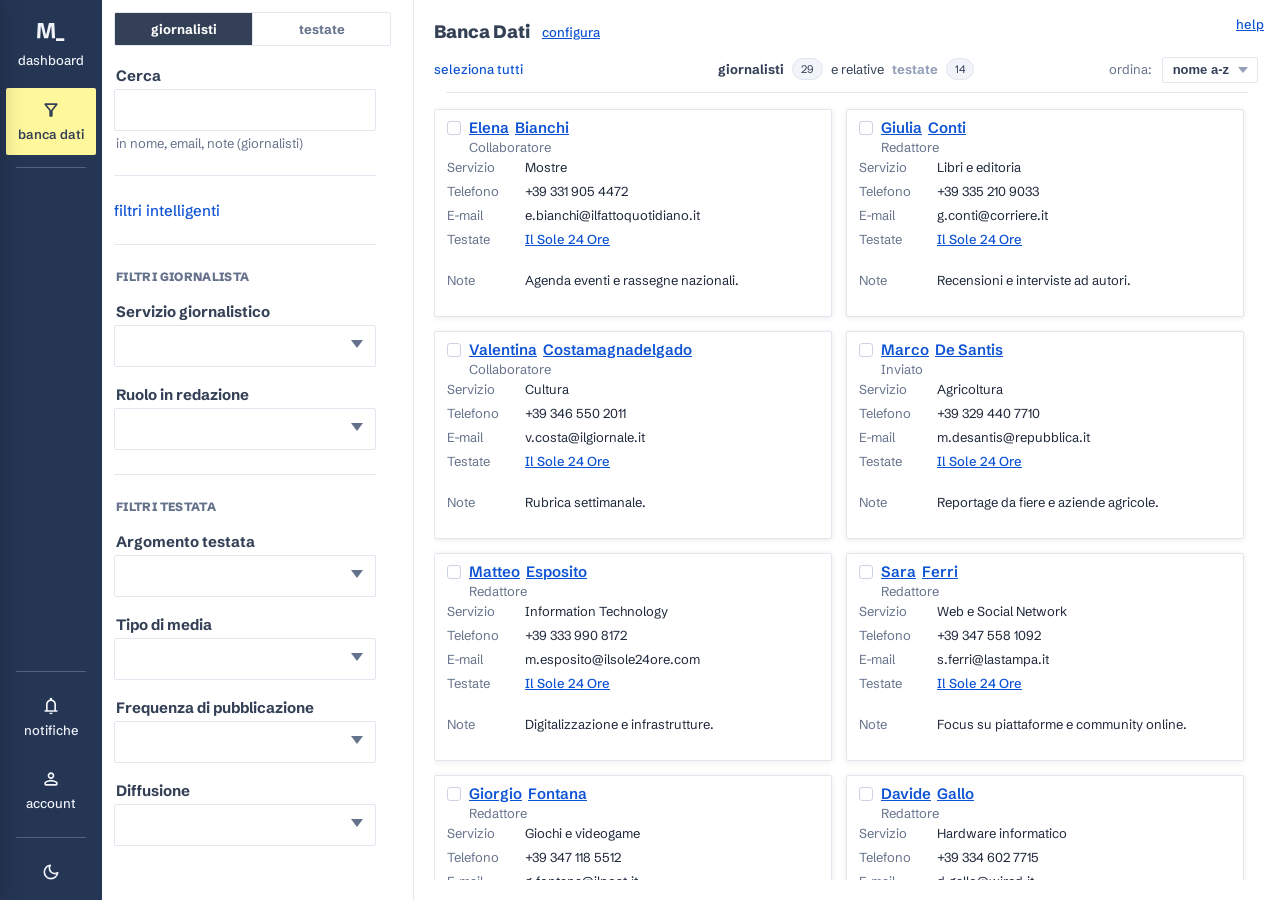
==== proto-servizio/proto/index.html @ 80d0121c "save post icloud" ====
<!doctype html>
<html lang="it">
  <head>
    <meta charset="UTF-8" />
    <meta name="viewport" content="width=device-width, initial-scale=1.0" />
    <title>M__</title>
    <script>
      window.__APP_EARLY_BOOT_MS = performance.now();
      (function applyPreBootViewClass() {
        try {
          const rawHash = String(window.location.hash || "")
            .trim()
            .toLowerCase();
          const view = rawHash.startsWith("#") ? rawHash.slice(1) : "";
          const className =
            view === "spedisci-lista"
              ? "is-spedisci-lista-view"
              : view === "mailing-list"
                ? "is-mailing-list-view"
                : "";
          if (!className) return;

          const applyToBody = () => {
            if (!document.body) return false;
            document.body.classList.add(className);
            return true;
          };

          if (applyToBody()) return;
          const tick = () => {
            if (applyToBody()) return;
            if (typeof requestAnimationFrame === "function") {
              requestAnimationFrame(tick);
              return;
            }
            setTimeout(tick, 16);
          };
          tick();
        } catch (e) {
          // no-op: preboot classing is best-effort only
        }
      })();
    </script>
    <link rel="preconnect" href="https://fonts.googleapis.com" />
    <link rel="preconnect" href="https://fonts.gstatic.com" crossorigin />
    <link
      href="https://fonts.googleapis.com/css2?family=Atkinson+Hyperlegible+Next:ital,wght@0,200..800;1,200..800&display=swap"
      rel="preload"
      as="style"
      onload="
        this.onload = null;
        this.rel = 'stylesheet';
      "
    />
    <link
      href="https://fonts.googleapis.com/css2?family=Schibsted+Grotesk:ital,wght@0,400..900;1,400..900&display=swap"
      rel="preload"
      as="style"
      onload="
        this.onload = null;
        this.rel = 'stylesheet';
      "
    />
    <noscript>
      <link
        href="https://fonts.googleapis.com/css2?family=Atkinson+Hyperlegible+Next:ital,wght@0,200..800;1,200..800&display=swap"
        rel="stylesheet"
      />
      <link
        href="https://fonts.googleapis.com/css2?family=Schibsted+Grotesk:ital,wght@0,400..900;1,400..900&display=swap"
        rel="stylesheet"
      />
    </noscript>
    <link rel="stylesheet" href="tokens.css" />
    <link rel="stylesheet" href="style.css" />
  </head>
  <body>
    <div class="page">
      <aside class="nav-sidebar" aria-label="Navigazione">
        <nav>
          <a href="#dashboard" data-view="dashboard">
            <span class="nav-icon" data-icon="M__" aria-hidden="true"></span>
            <span>dashboard</span>
          </a>
          <a href="#filtra" data-view="filtra">
            <span class="nav-icon" data-icon="filter" aria-hidden="true"></span>
            <span>banca dati</span></a
          >

          <div class="nav-separator" aria-hidden="true"></div>

          <a href="#mailing-lists" data-view="mailing-lists">
            <span class="nav-icon" data-icon="list" aria-hidden="true"></span>
            <span>liste</span>
          </a>

          <a href="#comunicati" data-view="comunicati">
            <span
              class="nav-icon"
              data-icon="campaign"
              aria-hidden="true"
            ></span>
            <span>comunicati</span>
          </a>

          <a href="#spedizioni" data-view="spedizioni">
            <span class="nav-icon" data-icon="send" aria-hidden="true"></span>
            <span>spedizioni</span>
          </a>

          <a href="#progetti" data-view="progetti">
            <span class="nav-icon" data-icon="folder" aria-hidden="true"></span>
            <span>progetti</span>
          </a>
          <a href="#todos" data-view="todos">
            <span class="nav-icon" data-icon="task" aria-hidden="true"></span>
            <span>todos</span>
          </a>

          <div
            class="nav-separator nav-separator-bottom"
            aria-hidden="true"
          ></div>
          <a href="#">
            <span
              class="nav-icon"
              data-icon="notification"
              aria-hidden="true"
            ></span>
            <span>notifiche</span>
          </a>
          <a href="#account" data-view="account">
            <span
              class="nav-icon"
              data-icon="account"
              aria-hidden="true"
            ></span>
            <span>account</span>
          </a>

          <div class="nav-separator" aria-hidden="true"></div>

          <a href="#" id="navThemeToggle" aria-label="tema scuro">
            <span
              class="nav-icon"
              data-icon="dark_mode"
              aria-hidden="true"
            ></span>
          </a>
        </nav>
      </aside>
      <div class="views" id="views">
        <div class="app-view" data-view="filtra" id="viewFiltra">
          <aside class="sidebar">
            <div class="sidebar-mode" role="radiogroup" aria-label="Modalità">
              <span class="sidebar-mode-segment">
                <input
                  type="radio"
                  name="sidebarMode"
                  id="sidebarModeJournalists"
                  value="giornalisti"
                  checked
                />
                <label class="sidebar-mode-option" for="sidebarModeJournalists"
                  >giornalisti</label
                >
              </span>
              <span class="sidebar-mode-segment">
                <input
                  type="radio"
                  name="sidebarMode"
                  id="sidebarModeTestate"
                  value="testate"
                />
                <label class="sidebar-mode-option" for="sidebarModeTestate"
                  >testate</label
                >
              </span>
            </div>

            <div class="sidebar-filters-scroll">
              <div id="shipmentRecipientsSection" style="display: none">
                <div class="sidebar-section-title-row">
                  <div class="sidebar-section-title">Destinatari</div>
                  <span class="pill" id="shipmentRecipientsCountPill">0</span>
                </div>

                <div class="dropdown-container" style="margin-bottom: 18px">
                  <div class="filter-label-row">
                    <label
                      class="field-label"
                      for="shipmentRecipientsJournalistsInput"
                      >Giornalisti</label
                    >
                  </div>
                  <div
                    class="dropdown-input"
                    id="shipmentRecipientsJournalistsInputWrapper"
                  >
                    <input
                      type="text"
                      class="chip-text-input"
                      id="shipmentRecipientsJournalistsInput"
                      autocomplete="off"
                    />
                    <div
                      class="autocomplete-inline"
                      id="shipmentRecipientsJournalistsAutocompleteInline"
                      aria-hidden="true"
                    >
                      <span
                        class="autocomplete-suffix"
                        id="shipmentRecipientsJournalistsAutocompleteSuffix"
                      ></span>
                      <span
                        class="autocomplete-tip"
                        id="shipmentRecipientsJournalistsAutocompleteTip"
                      ></span>
                    </div>
                    <div
                      class="dropdown-arrow"
                      id="shipmentRecipientsJournalistsDropdownArrow"
                    ></div>
                  </div>
                  <div
                    class="dropdown-list"
                    id="shipmentRecipientsJournalistsDropdownList"
                  >
                    <div
                      id="shipmentRecipientsJournalistsDropdownChipSink"
                      style="display: none"
                    ></div>
                    <div
                      class="dropdown-suggestions"
                      id="shipmentRecipientsJournalistsDropdownSuggestions"
                    ></div>
                    <div
                      class="dropdown-results"
                      id="shipmentRecipientsJournalistsDropdownResults"
                    ></div>
                  </div>
                </div>

                <div class="dropdown-container" style="margin-bottom: 12px">
                  <div class="filter-label-row">
                    <label
                      class="field-label"
                      for="shipmentRecipientsListsInput"
                      >Liste</label
                    >
                  </div>
                  <div
                    class="dropdown-input"
                    id="shipmentRecipientsListsInputWrapper"
                  >
                    <input
                      type="text"
                      class="chip-text-input"
                      id="shipmentRecipientsListsInput"
                      autocomplete="off"
                    />
                    <div
                      class="autocomplete-inline"
                      id="shipmentRecipientsListsAutocompleteInline"
                      aria-hidden="true"
                    >
                      <span
                        class="autocomplete-suffix"
                        id="shipmentRecipientsListsAutocompleteSuffix"
                      ></span>
                      <span
                        class="autocomplete-tip"
                        id="shipmentRecipientsListsAutocompleteTip"
                      ></span>
                    </div>
                    <div
                      class="dropdown-arrow"
                      id="shipmentRecipientsListsDropdownArrow"
                    ></div>
                  </div>
                  <div
                    class="dropdown-list"
                    id="shipmentRecipientsListsDropdownList"
                  >
                    <div
                      id="shipmentRecipientsListsDropdownChipSink"
                      style="display: none"
                    ></div>
                    <div
                      class="dropdown-suggestions"
                      id="shipmentRecipientsListsDropdownSuggestions"
                    ></div>
                    <div
                      class="dropdown-results"
                      id="shipmentRecipientsListsDropdownResults"
                    ></div>
                  </div>
                </div>

                <a
                  href="#"
                  class="c-link c-link--action"
                  id="shipmentAiSuggestionsLink"
                  >suggerimenti</a
                >

                <hr class="sidebar-separator" />

                <div class="sidebar-section-title-row">
                  <div class="sidebar-section-title">Comunicato stampa</div>
                  <a
                    href="#"
                    class="c-link c-link--action"
                    id="shipmentPressNewLink"
                    >nuovo</a
                  >
                </div>

                <div class="shipment-press-option">
                  <input
                    type="radio"
                    id="shipmentPressModeSelect"
                    name="shipmentPressMode"
                    class="shipment-press-radio"
                    value="select"
                    checked
                  />
                  <label for="shipmentPressModeSelect"
                    >Seleziona un comunicato stampa</label
                  >
                </div>
                <div
                  class="shipment-press-indented"
                  id="shipmentPressSelectWrap"
                >
                  <select
                    id="shipmentPressSelect"
                    class="shipment-press-select"
                  >
                    <option value="">Nessun comunicato disponibile</option>
                  </select>
                  <a
                    href="#"
                    class="c-link c-link--action"
                    id="shipmentPressOpenLink"
                    >apri comunicato selezionato</a
                  >
                </div>

                <div class="shipment-press-option" style="margin-top: 16px">
                  <input
                    type="radio"
                    id="shipmentPressModeEmail"
                    name="shipmentPressMode"
                    class="shipment-press-radio"
                    value="email"
                  />
                  <label for="shipmentPressModeEmail"
                    >Inviaci un comunicato da spedire</label
                  >
                </div>
                <div
                  class="shipment-press-indented"
                  id="shipmentPressInstructionsWrap"
                >
                  <a
                    href="#"
                    class="c-link c-link--action"
                    id="shipmentPressInstructionsLink"
                    >istruzioni</a
                  >
                </div>
              </div>

              <div class="dropdown-container" style="margin-bottom: 18px">
                <div class="filter-label-row">
                  <label class="field-label" for="textFilterInput">Cerca</label>
                  <a href="#" class="filter-clear-link" id="textFilterClearLink"
                    >rimuovi</a
                  >
                </div>
                <div class="dropdown-input" id="textFilterInputWrapper">
                  <input
                    type="text"
                    class="chip-text-input"
                    id="textFilterInput"
                    autocomplete="off"
                  />
                </div>
                <div class="filter-help-text" id="textFilterHelpText">
                  in nome, email, note (giornalisti)
                </div>
              </div>

              <hr class="sidebar-separator" />
              <a
                href="#"
                class="c-link c-link--action smart-filters-link"
                id="smartFiltersOpenLink"
                >filtri intelligenti</a
              >
              <hr class="sidebar-separator" />
              <div class="sidebar-section-title">Filtri giornalista</div>

              <div class="journalist-filters-slot" id="journalistFiltersSlot">
                <div
                  class="journalist-filters-content"
                  id="journalistFiltersContent"
                >
                  <div class="dropdown-container">
                    <div class="filter-label-row">
                      <label class="field-label" for="dropdownInput"
                        >Servizio giornalistico</label
                      >
                      <a
                        href="#"
                        class="filter-clear-link"
                        id="dropdownClearLink"
                        >rimuovi</a
                      >
                    </div>
                    <div class="dropdown-input" id="dropdownInputWrapper">
                      <div id="chipContainer"></div>
                      <input
                        type="text"
                        class="chip-text-input"
                        id="dropdownInput"
                        autocomplete="off"
                      />
                      <div
                        class="autocomplete-inline"
                        id="autocompleteInline"
                        aria-hidden="true"
                      >
                        <span
                          class="autocomplete-suffix"
                          id="autocompleteSuffix"
                        ></span>
                        <span
                          class="autocomplete-tip"
                          id="autocompleteTip"
                        ></span>
                      </div>
                      <div class="dropdown-arrow" id="dropdownArrow"></div>
                    </div>
                    <div class="dropdown-list" id="dropdownList">
                      <div
                        class="dropdown-suggestions"
                        id="dropdownSuggestions"
                      ></div>
                      <div class="dropdown-results" id="dropdownResults"></div>
                      <div class="dropdown-footer">
                        <a
                          href="#"
                          class="close-dropdown-link"
                          id="closeDropdownLink"
                          >chiudi tendina</a
                        >
                        <button
                          type="button"
                          class="keycap"
                          aria-hidden="true"
                          tabindex="-1"
                        >
                          ESC
                        </button>
                      </div>
                    </div>
                  </div>

                  <div class="dropdown-container" style="margin-top: 18px">
                    <div class="filter-label-row">
                      <label class="field-label" for="roleDropdownInput"
                        >Ruolo in redazione</label
                      >
                      <a
                        href="#"
                        class="filter-clear-link"
                        id="roleDropdownClearLink"
                        >rimuovi</a
                      >
                    </div>
                    <div class="dropdown-input" id="roleDropdownInputWrapper">
                      <div id="roleChipContainer"></div>
                      <input
                        type="text"
                        class="chip-text-input"
                        id="roleDropdownInput"
                        autocomplete="off"
                      />
                      <div
                        class="autocomplete-inline"
                        id="roleAutocompleteInline"
                        aria-hidden="true"
                      >
                        <span
                          class="autocomplete-suffix"
                          id="roleAutocompleteSuffix"
                        ></span>
                        <span
                          class="autocomplete-tip"
                          id="roleAutocompleteTip"
                        ></span>
                      </div>
                      <div class="dropdown-arrow" id="roleDropdownArrow"></div>
                    </div>
                    <div class="dropdown-list" id="roleDropdownList">
                      <div
                        class="dropdown-suggestions"
                        id="roleDropdownSuggestions"
                      ></div>
                      <div
                        class="dropdown-results"
                        id="roleDropdownResults"
                      ></div>
                      <div class="dropdown-footer">
                        <a
                          href="#"
                          class="close-dropdown-link"
                          id="roleCloseDropdownLink"
                          >chiudi tendina</a
                        >
                        <button
                          type="button"
                          class="keycap"
                          aria-hidden="true"
                          tabindex="-1"
                        >
                          ESC
                        </button>
                      </div>
                    </div>
                  </div>
                </div>

                <div
                  class="journalist-filters-placeholder"
                  id="journalistFiltersPlaceholder"
                >
                  <em>Non si applicano alle testate.</em>
                </div>
              </div>

              <hr class="sidebar-separator" />
              <div class="sidebar-section-title">Filtri testata</div>

              <div id="testataFiltersSection">
                <div class="dropdown-container">
                  <div class="filter-label-row">
                    <label
                      class="field-label"
                      for="testataArgomentoDropdownInput"
                      >Argomento testata</label
                    >
                    <a
                      href="#"
                      class="filter-clear-link"
                      id="testataArgomentoDropdownClearLink"
                      >rimuovi</a
                    >
                  </div>
                  <div
                    class="dropdown-input"
                    id="testataArgomentoDropdownInputWrapper"
                  >
                    <div id="testataArgomentoChipContainer"></div>
                    <input
                      type="text"
                      class="chip-text-input"
                      id="testataArgomentoDropdownInput"
                      autocomplete="off"
                    />
                    <div
                      class="autocomplete-inline"
                      id="testataArgomentoAutocompleteInline"
                      aria-hidden="true"
                    >
                      <span
                        class="autocomplete-suffix"
                        id="testataArgomentoAutocompleteSuffix"
                      ></span>
                      <span
                        class="autocomplete-tip"
                        id="testataArgomentoAutocompleteTip"
                      ></span>
                    </div>
                    <div
                      class="dropdown-arrow"
                      id="testataArgomentoDropdownArrow"
                    ></div>
                  </div>
                  <div class="dropdown-list" id="testataArgomentoDropdownList">
                    <div
                      class="dropdown-suggestions"
                      id="testataArgomentoDropdownSuggestions"
                    ></div>
                    <div
                      class="dropdown-results"
                      id="testataArgomentoDropdownResults"
                    ></div>
                    <div class="dropdown-footer">
                      <a
                        href="#"
                        class="close-dropdown-link"
                        id="testataArgomentoCloseDropdownLink"
                        >chiudi tendina</a
                      >
                      <button
                        type="button"
                        class="keycap"
                        aria-hidden="true"
                        tabindex="-1"
                      >
                        ESC
                      </button>
                    </div>
                  </div>
                </div>

                <div class="dropdown-container" style="margin-top: 18px">
                  <div class="filter-label-row">
                    <label
                      class="field-label"
                      for="testataTipoMediaDropdownInput"
                      >Tipo di media</label
                    >
                    <a
                      href="#"
                      class="filter-clear-link"
                      id="testataTipoMediaDropdownClearLink"
                      >rimuovi</a
                    >
                  </div>
                  <div
                    class="dropdown-input"
                    id="testataTipoMediaDropdownInputWrapper"
                  >
                    <div id="testataTipoMediaChipContainer"></div>
                    <input
                      type="text"
                      class="chip-text-input"
                      id="testataTipoMediaDropdownInput"
                      autocomplete="off"
                    />
                    <div
                      class="autocomplete-inline"
                      id="testataTipoMediaAutocompleteInline"
                      aria-hidden="true"
                    >
                      <span
                        class="autocomplete-suffix"
                        id="testataTipoMediaAutocompleteSuffix"
                      ></span>
                      <span
                        class="autocomplete-tip"
                        id="testataTipoMediaAutocompleteTip"
                      ></span>
                    </div>
                    <div
                      class="dropdown-arrow"
                      id="testataTipoMediaDropdownArrow"
                    ></div>
                  </div>
                  <div class="dropdown-list" id="testataTipoMediaDropdownList">
                    <div
                      class="dropdown-suggestions"
                      id="testataTipoMediaDropdownSuggestions"
                    ></div>
                    <div
                      class="dropdown-results"
                      id="testataTipoMediaDropdownResults"
                    ></div>
                    <div class="dropdown-footer">
                      <a
                        href="#"
                        class="close-dropdown-link"
                        id="testataTipoMediaCloseDropdownLink"
                        >chiudi tendina</a
                      >
                      <button
                        type="button"
                        class="keycap"
                        aria-hidden="true"
                        tabindex="-1"
                      >
                        ESC
                      </button>
                    </div>
                  </div>
                </div>

                <div class="dropdown-container" style="margin-top: 18px">
                  <div class="filter-label-row">
                    <label
                      class="field-label"
                      for="testataFrequenzaDropdownInput"
                      >Frequenza di pubblicazione</label
                    >
                    <a
                      href="#"
                      class="filter-clear-link"
                      id="testataFrequenzaDropdownClearLink"
                      >rimuovi</a
                    >
                  </div>
                  <div
                    class="dropdown-input"
                    id="testataFrequenzaDropdownInputWrapper"
                  >
                    <div id="testataFrequenzaChipContainer"></div>
                    <input
                      type="text"
                      class="chip-text-input"
                      id="testataFrequenzaDropdownInput"
                      autocomplete="off"
                    />
                    <div
                      class="autocomplete-inline"
                      id="testataFrequenzaAutocompleteInline"
                      aria-hidden="true"
                    >
                      <span
                        class="autocomplete-suffix"
                        id="testataFrequenzaAutocompleteSuffix"
                      ></span>
                      <span
                        class="autocomplete-tip"
                        id="testataFrequenzaAutocompleteTip"
                      ></span>
                    </div>
                    <div
                      class="dropdown-arrow"
                      id="testataFrequenzaDropdownArrow"
                    ></div>
                  </div>
                  <div class="dropdown-list" id="testataFrequenzaDropdownList">
                    <div
                      class="dropdown-suggestions"
                      id="testataFrequenzaDropdownSuggestions"
                    ></div>
                    <div
                      class="dropdown-results"
                      id="testataFrequenzaDropdownResults"
                    ></div>
                    <div class="dropdown-footer">
                      <a
                        href="#"
                        class="close-dropdown-link"
                        id="testataFrequenzaCloseDropdownLink"
                        >chiudi tendina</a
                      >
                      <button
                        type="button"
                        class="keycap"
                        aria-hidden="true"
                        tabindex="-1"
                      >
                        ESC
                      </button>
                    </div>
                  </div>
                </div>

                <div class="dropdown-container" style="margin-top: 18px">
                  <div class="filter-label-row">
                    <label
                      class="field-label"
                      for="testataDiffusioneDropdownInput"
                      >Diffusione</label
                    >
                    <a
                      href="#"
                      class="filter-clear-link"
                      id="testataDiffusioneDropdownClearLink"
                      >rimuovi</a
                    >
                  </div>
                  <div
                    class="dropdown-input"
                    id="testataDiffusioneDropdownInputWrapper"
                  >
                    <div id="testataDiffusioneChipContainer"></div>
                    <input
                      type="text"
                      class="chip-text-input"
                      id="testataDiffusioneDropdownInput"
                      autocomplete="off"
                    />
                    <div
                      class="autocomplete-inline"
                      id="testataDiffusioneAutocompleteInline"
                      aria-hidden="true"
                    >
                      <span
                        class="autocomplete-suffix"
                        id="testataDiffusioneAutocompleteSuffix"
                      ></span>
                      <span
                        class="autocomplete-tip"
                        id="testataDiffusioneAutocompleteTip"
                      ></span>
                    </div>
                    <div
                      class="dropdown-arrow"
                      id="testataDiffusioneDropdownArrow"
                    ></div>
                  </div>
                  <div class="dropdown-list" id="testataDiffusioneDropdownList">
                    <div
                      class="dropdown-suggestions"
                      id="testataDiffusioneDropdownSuggestions"
                    ></div>
                    <div
                      class="dropdown-results"
                      id="testataDiffusioneDropdownResults"
                    ></div>
                    <div class="dropdown-footer">
                      <a
                        href="#"
                        class="close-dropdown-link"
                        id="testataDiffusioneCloseDropdownLink"
                        >chiudi tendina</a
                      >
                      <button
                        type="button"
                        class="keycap"
                        aria-hidden="true"
                        tabindex="-1"
                      >
                        ESC
                      </button>
                    </div>
                  </div>
                </div>
              </div>
            </div>
          </aside>

          <main class="main">
            <div class="main-header">
              <div>
                <div class="main-header-row">
                  <div class="main-header-left">
                    <div class="main-title-with-icon" id="mainTitleWithIcon">
                      <span
                        class="main-title-icon"
                        id="mainTitleIcon"
                        aria-hidden="true"
                      ></span>
                      <span class="sidebar-section-title shipment-title-prefix"
                        >oggetto</span
                      >
                      <h1
                        class="main-title shipment-title-display"
                        id="mainTitle"
                      >
                        Banca Dati
                      </h1>
                      <script>
                        (function prebootShipmentTitleHydration() {
                          try {
                            const rawHash = String(window.location.hash || "")
                              .trim()
                              .toLowerCase();
                            const view = rawHash.startsWith("#")
                              ? rawHash.slice(1)
                              : "";
                            if (view !== "spedisci-lista") return;

                            const rawState = localStorage.getItem(
                              "proto-servizio-app-state-v1",
                            );
                            if (!rawState) return;

                            const parsedState = JSON.parse(rawState);
                            const activeName = String(
                              parsedState?.activeSpedizioneName || "",
                            ).trim();
                            if (!activeName) return;

                            const titleEl =
                              document.getElementById("mainTitle");
                            if (!titleEl) return;
                            titleEl.textContent = activeName;
                          } catch (e) {
                            // no-op: preboot hydration is best-effort only
                          }
                        })();
                      </script>
                      <input
                        type="text"
                        class="shipment-title-input"
                        id="shipmentTitleInput"
                        aria-label="Nome spedizione"
                        style="display: none"
                      />
                    </div>
                    <span
                      class="pill"
                      id="mailingListCountPill"
                      style="display: none"
                    ></span>
                    <a href="#" class="testata-link" id="chooseDatabaseLink"
                      >configura</a
                    >
                    <div
                      class="mailing-list-actions"
                      id="mailingListActions"
                      style="display: none"
                    >
                      <a
                        href="#"
                        class="c-link c-link--nav"
                        id="mailingListRenameLink"
                        >rinomina</a
                      >
                      <a
                        href="#"
                        class="c-link c-link--nav"
                        id="mailingListExportLink"
                        >esporta</a
                      >
                      <span class="sidebar-mode-separator" aria-hidden="true"
                        >•</span
                      >
                      <a
                        href="#"
                        class="c-link c-link--action"
                        id="mailingListDuplicateLink"
                        >duplica</a
                      >
                      <a
                        href="#"
                        class="c-link c-link--action"
                        id="mailingListDeleteLink"
                        >elimina</a
                      >
                      <span class="sidebar-mode-separator" aria-hidden="true"
                        >•</span
                      >
                      <a
                        href="#"
                        class="c-link c-link--action"
                        id="mailingListSendLink"
                        >spedisci</a
                      >
                    </div>
                  </div>
                </div>
                <div
                  class="main-subtitle"
                  id="mailingListCreatedAtSubtitle"
                  style="display: none"
                ></div>
                <a
                  href="#"
                  class="close-dropdown-link main-clear-filters"
                  id="clearFiltersLink"
                  >rimuovi filtri</a
                >
                <div class="main-subtitle" id="cardsSubtitle"></div>
                <div class="bulk-sort-controls-row">
                  <span class="bulk-select-controls" id="bulkSelectControls">
                    <a href="#" class="bulk-select-link" id="selectAllLink"
                      >seleziona tutti</a
                    >
                  </span>
                  <div
                    class="sidebar-mode main-mode"
                    role="radiogroup"
                    aria-label="Modalità risultati"
                    id="mainMode"
                  >
                    <input
                      type="radio"
                      name="mainMode"
                      id="mainModeJournalists"
                      value="giornalisti"
                      checked
                    />
                    <label class="sidebar-mode-option" for="mainModeJournalists"
                      >giornalisti</label
                    >
                    <span
                      class="pill"
                      id="mainCountJournalists"
                      style="display: inline-block"
                    ></span>
                    <span class="sidebar-mode-separator">e relative</span>
                    <input
                      type="radio"
                      name="mainMode"
                      id="mainModeTestate"
                      value="testate"
                    />
                    <label class="sidebar-mode-option" for="mainModeTestate"
                      >testate</label
                    >
                    <span
                      class="pill"
                      id="mainCountTestate"
                      style="display: inline-block"
                    ></span>
                  </div>
                  <span class="c-sort-controls c-sort-controls--v2">
                    <span class="main-subtitle">ordina:</span>

                    <span
                      class="c-sort-controls__group c-sort-controls__group--legacy"
                    >
                      <span class="main-subtitle">nome</span>
                      <a href="#" class="sort-link" id="sortByNameAscLink"
                        >a-z</a
                      >
                      <span class="sidebar-mode-separator" aria-hidden="true"
                        >/</span
                      >
                      <a href="#" class="sort-link" id="sortByNameDescLink"
                        >z-a</a
                      >
                    </span>

                    <span
                      class="c-sort-controls__group c-sort-controls__group--dropdown"
                    >
                      <span class="c-sort-select" id="sortByNameSelect">
                        <button
                          type="button"
                          class="c-sort-select__trigger"
                          id="sortByNameSelectTrigger"
                          aria-haspopup="listbox"
                          aria-expanded="false"
                        >
                          <span
                            class="sort-link is-active"
                            id="sortByNameSelectValue"
                            >nome a-z</span
                          >
                        </button>
                        <span
                          class="c-sort-select__arrow"
                          aria-hidden="true"
                        ></span>
                        <div
                          class="dropdown-list c-sort-select__menu"
                          id="sortByNameSelectMenu"
                          role="listbox"
                          aria-hidden="true"
                        >
                          <div class="dropdown-results">
                            <div
                              class="dropdown-item"
                              role="option"
                              aria-selected="true"
                              data-sort="name-asc"
                              id="sortByNameOptionAsc"
                            >
                              <a href="#" class="sort-link is-active"
                                >nome a-z</a
                              >
                            </div>
                            <div
                              class="dropdown-item"
                              role="option"
                              aria-selected="false"
                              data-sort="name-desc"
                              id="sortByNameOptionDesc"
                            >
                              <a href="#" class="sort-link">nome z-a</a>
                            </div>
                            <div
                              class="dropdown-item"
                              role="option"
                              aria-selected="false"
                              data-sort="relevance"
                              id="sortByNameOptionRelevance"
                            >
                              <a href="#" class="sort-link">rilevanza</a>
                            </div>
                            <div
                              class="dropdown-item"
                              role="option"
                              aria-selected="false"
                              data-sort="role"
                              id="sortByNameOptionRole"
                            >
                              <a href="#" class="sort-link">ruolo</a>
                            </div>
                            <div
                              class="dropdown-item"
                              role="option"
                              aria-selected="false"
                              data-sort="media-type"
                              id="sortByNameOptionMediaType"
                            >
                              <a href="#" class="sort-link">tipo di media</a>
                            </div>
                            <div
                              class="dropdown-item"
                              role="option"
                              aria-selected="false"
                              data-sort="frequency"
                              id="sortByNameOptionFrequency"
                            >
                              <a href="#" class="sort-link">frequenza</a>
                            </div>
                          </div>
                        </div>
                      </span>
                    </span>

                    <span
                      class="c-sort-controls__group c-sort-controls__group--links"
                    >
                      <span
                        class="sidebar-mode-separator"
                        aria-hidden="true"
                        id="sortSepAfterName"
                        >|</span
                      >
                      <a href="#" class="sort-link" id="sortByRoleLink"
                        >ruolo</a
                      >
                      <span
                        class="sidebar-mode-separator"
                        aria-hidden="true"
                        id="sortSepAfterRole"
                        >|</span
                      >
                      <a href="#" class="sort-link" id="sortByMediaTypeLink"
                        >tipo di media</a
                      >
                      <span
                        class="sidebar-mode-separator"
                        aria-hidden="true"
                        id="sortSepAfterMediaType"
                        >|</span
                      >
                      <a href="#" class="sort-link" id="sortByFrequencyLink"
                        >frequenza</a
                      >
                    </span>
                  </span>
                </div>
              </div>
            </div>
            <div class="cards-grid" id="cardsGrid">
              <div class="shipment-cards-column" id="shipmentCardsColumn">
                <div
                  class="shipment-selected-lists-chips"
                  id="shipmentSelectedListsChips"
                ></div>
                <input
                  type="text"
                  id="shipmentCardsFilterInput"
                  class="shipment-cards-filter-input"
                  placeholder="filtra..."
                  aria-label="filtra giornalisti..."
                />
                <div
                  id="cardsLoader"
                  class="cards-loader-placeholder"
                  style="display: block; text-align: center; padding: 10px 0"
                >
                  <span class="c-blink-loader" aria-label="caricamento">
                    M<span class="c-blink-loader__cursor">_</span>
                  </span>
                </div>
                <div
                  id="cardsLoadMoreWrap"
                  style="
                    display: none;
                    margin: 16px 0;
                    grid-column: 1 / -1;
                    text-align: center;
                  "
                >
                  <a href="#" class="c-link c-link--action" id="cardsLoadMore"
                    >mostra altri</a
                  >
                </div>
              </div>
              <div
                class="shipment-email-header-column"
                id="shipmentEmailHeaderColumn"
              >
                <div class="shipment-comunicato-controls-row">
                  <label class="shipment-append-comunicato-toggle">
                    <input
                      type="checkbox"
                      id="shipmentAppendComunicatoCheckbox"
                    />
                    <span>aggiungi il comunicato in calce</span>
                  </label>
                  <span class="shipment-comunicato-share-links">
                    <a
                      href="#"
                      class="c-link c-link--action shipment-comunicato-link shipment-comunicato-link--public"
                      id="shipmentComunicatoPublicLink"
                      target="_blank"
                      rel="noopener noreferrer"
                      aria-disabled="true"
                      >link a comunicato</a
                    >
                    <a
                      href="#"
                      class="c-link c-link--action shipment-comunicato-link shipment-comunicato-link--copy"
                      id="shipmentComunicatoCopyLink"
                      aria-label="copia link a comunicato"
                      aria-disabled="true"
                      ><img
                        src="icons/copy.svg"
                        alt=""
                        aria-hidden="true"
                        width="14"
                        height="14"
                    /></a>
                  </span>
                </div>
                <div
                  id="newPressPanelEmailHeaderEditorShell"
                  class="shipment-email-rich-editor"
                >
                  <div
                    class="shipment-email-rich-editor-toolbar"
                    id="shipmentEmailEditorToolbar"
                    role="toolbar"
                    aria-label="formattazione email"
                  >
                    <button
                      type="button"
                      class="shipment-email-rich-editor-btn"
                      data-editor-command="bold"
                      aria-label="grassetto"
                      aria-pressed="false"
                    >
                      B
                    </button>
                    <button
                      type="button"
                      class="shipment-email-rich-editor-btn"
                      data-editor-command="italic"
                      aria-label="corsivo"
                      aria-pressed="false"
                    >
                      I
                    </button>
                    <button
                      type="button"
                      class="shipment-email-rich-editor-btn"
                      data-editor-command="underline"
                      aria-label="sottolineato"
                      aria-pressed="false"
                    >
                      U
                    </button>
                    <button
                      type="button"
                      class="shipment-email-rich-editor-btn"
                      data-editor-command="insertUnorderedList"
                      aria-label="elenco puntato"
                      aria-pressed="false"
                    >
                      • lista
                    </button>
                    <button
                      type="button"
                      class="shipment-email-rich-editor-btn"
                      data-editor-command="insertOrderedList"
                      aria-label="elenco numerato"
                      aria-pressed="false"
                    >
                      1. lista
                    </button>
                    <span
                      class="shipment-email-rich-editor-divider"
                      aria-hidden="true"
                      >|</span
                    >
                    <button
                      type="button"
                      class="shipment-email-rich-editor-btn"
                      data-editor-command="justifyLeft"
                      aria-label="allinea a sinistra"
                      aria-pressed="false"
                    >
                      <img
                        src="icons/align_horizontal_left.svg"
                        alt=""
                        aria-hidden="true"
                        width="16"
                        height="16"
                      />
                    </button>
                    <button
                      type="button"
                      class="shipment-email-rich-editor-btn"
                      data-editor-command="justifyCenter"
                      aria-label="allinea al centro"
                      aria-pressed="false"
                    >
                      <img
                        src="icons/align_horizontal_center.svg"
                        alt=""
                        aria-hidden="true"
                        width="16"
                        height="16"
                      />
                    </button>
                    <button
                      type="button"
                      class="shipment-email-rich-editor-btn"
                      data-editor-command="justifyRight"
                      aria-label="allinea a destra"
                      aria-pressed="false"
                    >
                      <img
                        src="icons/align_horizontal_right.svg"
                        alt=""
                        aria-hidden="true"
                        width="16"
                        height="16"
                      />
                    </button>
                    <span
                      class="shipment-email-rich-editor-divider"
                      aria-hidden="true"
                      >|</span
                    >
                    <div
                      class="shipment-email-font-size-group"
                      role="group"
                      aria-label="dimensione testo"
                    >
                      <button
                        type="button"
                        class="shipment-email-rich-editor-btn shipment-email-rich-editor-btn--size"
                        data-editor-font-size="s"
                        aria-label="testo piccolo"
                        aria-pressed="false"
                      >
                        S
                      </button>
                      <button
                        type="button"
                        class="shipment-email-rich-editor-btn shipment-email-rich-editor-btn--size"
                        data-editor-font-size="m"
                        aria-label="testo medio"
                        aria-pressed="true"
                      >
                        M
                      </button>
                      <button
                        type="button"
                        class="shipment-email-rich-editor-btn shipment-email-rich-editor-btn--size"
                        data-editor-font-size="l"
                        aria-label="testo grande"
                        aria-pressed="false"
                      >
                        L
                      </button>
                    </div>
                    <span
                      class="shipment-email-rich-editor-divider"
                      aria-hidden="true"
                      >|</span
                    >
                    <div
                      class="shipment-email-color-group"
                      role="group"
                      aria-label="colore testo"
                    >
                      <input
                        type="color"
                        id="shipmentEmailEditorColorInput"
                        class="shipment-email-rich-editor-color-input"
                        value="#1f2937"
                        aria-label="scegli colore testo"
                      />
                    </div>
                  </div>
                  <div
                    id="newPressPanelEmailHeaderEditor"
                    class="new-press-panel-textarea new-press-panel-textarea--email-header shipment-email-rich-editor-content"
                    contenteditable="true"
                    role="textbox"
                    aria-label="intestazione email"
                    aria-multiline="true"
                  ></div>
                </div>
                <section
                  class="shipment-selected-comunicato"
                  id="shipmentSelectedComunicatoWrap"
                  aria-live="polite"
                >
                  <p
                    class="shipment-selected-comunicato-title"
                    id="shipmentSelectedComunicatoTitle"
                  >
                    Comunicato selezionato
                  </p>
                  <div
                    class="shipment-selected-comunicato-body"
                    id="shipmentSelectedComunicatoText"
                  ></div>
                </section>
              </div>
            </div>
          </main>

          <aside class="selected-panel" id="selectedPanel" aria-hidden="true">
            <div class="selected-panel-header">
              <div class="selected-panel-header-left">
                <div class="selected-panel-title-row">
                  <span class="selected-panel-title-row-left">
                    <p class="selected-panel-title">Selezionati</p>
                    <span class="pill" id="selectedCountPill"></span>
                  </span>
                </div>
                <div
                  class="selected-panel-actions-row selected-panel-actions-row--secondary"
                  id="selectedInListRow"
                  style="display: none"
                >
                  <span class="selected-panel-actions-text">
                    in lista
                    <span class="c-pill" id="selectedInListCount"></span>
                  </span>
                  <span class="sidebar-mode-separator" aria-hidden="true"
                    >•</span
                  >
                  <a
                    href="#"
                    class="c-link c-link--action"
                    id="selectedRemoveFromListLink"
                  >
                    rimuovi da lista
                  </a>
                </div>
                <div
                  class="selected-panel-actions-row selected-panel-actions-row--primary"
                >
                  <a href="#" class="close-dropdown-link" id="selectedClearAll">
                    svuota selezione
                  </a>
                  <span
                    class="c-split-button"
                    id="selectedActionsSplit"
                    data-split-button
                  >
                    <button
                      type="button"
                      class="c-split-button__main c-link c-link--nav"
                      data-split-main
                      data-split-action="save-list"
                    >
                      crea lista
                    </button>
                    <button
                      type="button"
                      class="c-split-button__toggle"
                      data-split-toggle
                      aria-haspopup="listbox"
                      aria-expanded="false"
                    >
                      <span
                        class="c-split-button__arrow"
                        aria-hidden="true"
                      ></span>
                    </button>
                    <div
                      class="dropdown-list c-split-button__menu"
                      data-split-menu
                      role="listbox"
                      aria-hidden="true"
                    >
                      <div class="dropdown-results">
                        <div class="dropdown-item" role="option">
                          <a
                            href="#"
                            class="c-link c-link--nav"
                            data-split-action="add-to-list"
                            >aggiungi a lista</a
                          >
                        </div>
                        <div class="dropdown-item" role="option">
                          <a
                            href="#"
                            class="c-link c-link--nav"
                            data-split-action="add-to-new-shipment"
                            >crea spedizione</a
                          >
                        </div>
                        <div class="dropdown-item" role="option">
                          <a
                            href="#"
                            class="c-link c-link--nav"
                            data-split-action="add-to-shipment"
                            >aggiungi a spedizione</a
                          >
                        </div>
                      </div>
                    </div>
                  </span>
                </div>
              </div>
            </div>
            <div class="selected-panel-body" id="selectedPanelBody"></div>
          </aside>
        </div>

        <div class="app-view" data-view="dashboard" id="viewDashboard">
          <main class="main">
            <div class="dashboard-layout">
              <div class="dashboard-mailing-lists-col">
                <div class="dashboard-subtitle-row">
                  <div class="main-subtitle dashboard-main-subtitle">liste</div>
                  <a
                    href="#"
                    id="dashboardMailingListsNewLink"
                    class="dashboard-subtitle-link"
                    >nuova</a
                  >
                </div>
                <input
                  type="text"
                  class="shipment-cards-filter-input"
                  id="dashboardMailingListsFilterInput"
                  placeholder="filtra liste"
                  autocomplete="off"
                />
                <div
                  id="dashboardMailingLists"
                  class="dashboard-filter-results"
                ></div>
              </div>
              <div class="dashboard-mailing-lists-col">
                <div class="dashboard-subtitle-row">
                  <div class="main-subtitle dashboard-main-subtitle">
                    spedizioni
                  </div>
                  <a
                    href="#"
                    id="dashboardShipmentsNewLink"
                    class="dashboard-subtitle-link"
                    >nuova</a
                  >
                </div>
                <input
                  type="text"
                  class="shipment-cards-filter-input"
                  id="dashboardShipmentsFilterInput"
                  placeholder="filtra spedizioni"
                  autocomplete="off"
                />
                <div
                  id="dashboardShipments"
                  class="dashboard-filter-results"
                ></div>
              </div>
              <div class="dashboard-mailing-lists-col">
                <div class="dashboard-subtitle-row">
                  <div class="main-subtitle dashboard-main-subtitle">
                    comunicati
                  </div>
                  <a
                    href="#"
                    id="dashboardComunicatiNewLink"
                    class="dashboard-subtitle-link"
                    >nuovo</a
                  >
                </div>
                <input
                  type="text"
                  class="shipment-cards-filter-input"
                  id="dashboardComunicatiFilterInput"
                  placeholder="filtra comunicati"
                  autocomplete="off"
                />
                <div
                  id="dashboardComunicati"
                  class="dashboard-filter-results"
                ></div>
              </div>
            </div>
          </main>
        </div>

        <div class="app-view" data-view="mailing-lists" id="viewMailingLists">
          <main class="main">
            <div class="main-header">
              <div>
                <h1 class="main-title">Liste</h1>
              </div>
            </div>
            <div class="dashboard-layout">
              <div class="dashboard-mailing-lists-col">
                <div id="mailingListsMailingLists"></div>
              </div>
            </div>
          </main>
        </div>

        <div class="app-view" data-view="comunicati" id="viewComunicati">
          <main class="main">
            <div class="main-header">
              <div>
                <h1 class="main-title">Comunicati</h1>
              </div>
            </div>
            <div class="muted">placeholder</div>
          </main>
        </div>

        <div class="app-view" data-view="spedizioni" id="viewSpedizioni">
          <main class="main">
            <div class="main-header">
              <div>
                <h1 class="main-title">Spedizioni</h1>
              </div>
            </div>
            <div class="dashboard-layout">
              <div class="dashboard-mailing-lists-col">
                <div id="spedizioniShipments"></div>
              </div>
            </div>
          </main>
        </div>

        <div class="app-view" data-view="progetti" id="viewProgetti">
          <main class="main">
            <div class="main-header">
              <div>
                <h1 class="main-title">Progetti</h1>
              </div>
            </div>
            <div class="muted">placeholder</div>
          </main>
        </div>

        <div class="app-view" data-view="todos" id="viewTodos">
          <main class="main">
            <div class="main-header">
              <div>
                <h1 class="main-title">Todos</h1>
              </div>
            </div>
            <div class="muted">placeholder</div>
          </main>
        </div>

        <div class="app-view" data-view="account" id="viewAccount">
          <main class="main">
            <div class="main-header">
              <div>
                <h1 class="main-title">Account</h1>
              </div>
            </div>
            <div class="account-settings">
              <label class="account-setting" for="showHelpCheckbox">
                <input
                  type="copdkbox"
                  class="dropdown-checkbox"
                  id="showHelpCheckbox"
                  checked
                />
                <span>mostra help</span>
              </label>
            </div>
          </main>
        </div>

        <div class="app-view" data-view="mailing-list" id="viewMailingList">
          <main class="main">
            <div class="main-header">
              <div>
                <h1 class="main-title">Mailing list</h1>
                <div class="main-subtitle">in preparazione</div>
              </div>
            </div>
            <div class="muted">work in progress</div>
          </main>
        </div>

        <div
          class="app-view"
          data-view="crea-lista-futuro"
          id="viewCreaListaFuturo"
        >
          <main class="main crea-lista-futuro-main">
            <div class="crea-lista-futuro-split">
              <section
                class="crea-lista-futuro-pane crea-lista-futuro-pane--left"
              >
                <h1 class="main-title">Crea lista (futuro)</h1>

                <label class="field-label" for="creaListaFuturoApiKey"
                  >OpenAI API key</label
                >
                <div class="dropdown-input">
                  <input
                    class="chip-text-input"
                    id="creaListaFuturoApiKey"
                    type="password"
                    autocomplete="off"
                    placeholder="sk-..."
                  />
                </div>

                <label class="field-label" for="creaListaFuturoComunicatoSelect"
                  >Comunicati Stampa</label
                >
                <div class="dropdown-input">
                  <select
                    class="chip-text-input"
                    id="creaListaFuturoComunicatoSelect"
                  >
                    <option value="">seleziona comunicato</option>
                  </select>
                </div>

                <label class="field-label" for="creaListaFuturoText"
                  >Testo</label
                >
                <div class="dropdown-input">
                  <textarea
                    class="chip-text-input smart-filters-textarea"
                    id="creaListaFuturoText"
                    autocomplete="off"
                  ></textarea>
                </div>

                <div class="smart-filters-actions">
                  <a
                    href="#"
                    class="c-link c-link--action"
                    id="creaListaFuturoCreateLink"
                    >crea lista</a
                  >
                </div>

                <div
                  class="smart-filters-results"
                  id="creaListaFuturoResults"
                ></div>
              </section>

              <div
                class="crea-lista-futuro-separator"
                role="separator"
                aria-orientation="vertical"
              ></div>

              <section
                class="crea-lista-futuro-pane crea-lista-futuro-pane--right"
              >
                <div class="crea-lista-futuro-right-header">
                  <h2 class="main-subtitle">giornalisti filtrati</h2>
                  <span class="pill" id="creaListaFuturoCountPill">0</span>
                </div>
                <div
                  class="cards-grid crea-lista-futuro-cards-grid"
                  id="creaListaFuturoCardsGrid"
                ></div>
              </section>
            </div>
          </main>
        </div>
      </div>
    </div>

    <div
      class="shipment-email-spotlight"
      id="shipmentEmailSpotlight"
      aria-hidden="true"
    >
      <div
        class="shipment-email-spotlight-shade"
        id="shipmentEmailSpotlightTop"
        data-shipment-email-spotlight-close="true"
      ></div>
      <div
        class="shipment-email-spotlight-shade"
        id="shipmentEmailSpotlightLeft"
        data-shipment-email-spotlight-close="true"
      ></div>
      <div
        class="shipment-email-spotlight-shade"
        id="shipmentEmailSpotlightRight"
        data-shipment-email-spotlight-close="true"
      ></div>
      <div
        class="shipment-email-spotlight-shade"
        id="shipmentEmailSpotlightBottom"
        data-shipment-email-spotlight-close="true"
      ></div>
    </div>

    <div
      class="notes-modal-overlay"
      id="shipmentPressEmailModalOverlay"
      aria-hidden="true"
    ></div>
    <div class="notes-modal" id="shipmentPressEmailModal" aria-hidden="true">
      <div class="notes-modal-header">
        <p class="notes-modal-title">email a cui inviare</p>
        <button
          type="button"
          class="notes-modal-close"
          id="shipmentPressEmailModalClose"
          aria-label="Chiudi"
        >
          ×
        </button>
      </div>
      <div class="notes-modal-body">
        <div class="shipment-press-email-row">
          <span id="shipmentPressEmailAddress"
            >8d18ab1d0d@msg62.mediaaddress.it</span
          >
          <a
            href="#"
            class="c-link c-link--action"
            id="shipmentPressEmailCopyLink"
            >copia</a
          >
        </div>
        <p class="shipment-press-email-text">
          Ricorda che spediremo una copia esatta della mail che ci invierai,
          pertanto ricorda di:
        </p>
        <ul class="shipment-press-email-list">
          <li>comporre una NUOVA mail (non inoltrare una mail ricevuta)</li>
          <li>scrivere OGGETTO e CORPO (il comunicato) della mail</li>
          <li>allegare eventuali file e/o immagini</li>
        </ul>
      </div>
    </div>

    <div
      class="notes-modal-overlay"
      id="smartFiltersModalOverlay"
      aria-hidden="true"
    ></div>
    <div class="notes-modal" id="smartFiltersModal" aria-hidden="true">
      <div class="notes-modal-header">
        <p class="notes-modal-title" id="smartFiltersModalTitle">
          filtri intelligenti
        </p>
        <button
          type="button"
          class="notes-modal-close"
          id="smartFiltersModalClose"
          aria-label="Chiudi"
        >
          ×
        </button>
      </div>
      <div class="notes-modal-body">
        <label class="field-label" for="smartFiltersComunicatoSelect"
          >Comunicati Stampa</label
        >
        <div class="dropdown-input">
          <select class="chip-text-input" id="smartFiltersComunicatoSelect">
            <option value="">seleziona comunicato</option>
          </select>
        </div>

        <label class="field-label" for="smartFiltersText">Testo</label>
        <div class="dropdown-input">
          <textarea
            class="chip-text-input smart-filters-textarea"
            id="smartFiltersText"
            autocomplete="off"
          ></textarea>
        </div>

        <div class="smart-filters-actions">
          <a href="#" class="c-link c-link--action" id="smartFiltersSuggestBtn"
            >suggerisci filtri</a
          >
        </div>

        <div class="smart-filters-results" id="smartFiltersResults"></div>

        <div class="smart-filters-apply-row">
          <a
            href="#"
            class="c-link c-link--action is-disabled"
            id="smartFiltersApplyBtn"
            aria-disabled="true"
            >applica filtri suggeriti</a
          >
        </div>
      </div>
    </div>

    <a href="#" class="global-help-link" id="globalHelpLink">help</a>

    <aside class="help-panel" id="helpPanel" aria-hidden="true">
      <div class="selected-panel-header">
        <div class="selected-panel-header-left">
          <div class="selected-panel-title-row">
            <span class="selected-panel-title-row-left">
              <p class="selected-panel-title">Help</p>
            </span>
          </div>
        </div>
        <button
          type="button"
          class="selected-panel-close"
          id="helpPanelClose"
          aria-label="Chiudi"
        >
          ×
        </button>
      </div>
      <div class="selected-panel-body">
        <details class="help-panel-details">
          <summary>Cosa sono i filtri intelligenti?</summary>
          <div class="help-panel-video-wrap">
            <iframe
              width="560"
              height="315"
              src="https://www.youtube.com/embed/2Ib52G8o4SE?si=KCJxXcyFEjcFm1b2"
              title="YouTube video player"
              frameborder="0"
              allow="
                accelerometer;
                autoplay;
                clipboard-write;
                encrypted-media;
                gyroscope;
                picture-in-picture;
                web-share;
              "
              referrerpolicy="strict-origin-when-cross-origin"
              allowfullscreen
            ></iframe>
          </div>
        </details>
      </div>
    </aside>

    <div
      class="testata-overlay"
      id="newPressPanelOverlay"
      aria-hidden="true"
    ></div>
    <aside class="new-press-panel" id="newPressPanel" aria-hidden="true">
      <div class="selected-panel-header">
        <div class="selected-panel-header-left">
          <div class="selected-panel-title-row">
            <span class="selected-panel-title-row-left">
              <p
                class="selected-panel-title new-press-panel-title-display"
                id="newPressPanelTitle"
              >
                Nuovo comunicato
              </p>
              <input
                type="text"
                class="new-press-panel-title-input"
                id="newPressPanelTitleInput"
                aria-label="Nome comunicato"
                style="display: none"
              />
            </span>
            <span
              class="new-press-panel-journalist-tag"
              id="newPressPanelJournalistTag"
              style="display: none"
            ></span>
          </div>
        </div>
        <button
          type="button"
          class="selected-panel-close"
          id="newPressPanelClose"
          aria-label="Chiudi"
        >
          ×
        </button>
      </div>
      <div class="selected-panel-body">
        <textarea
          id="newPressPanelTextarea"
          class="new-press-panel-textarea"
          placeholder="testo comunicato"
        ></textarea>
        <div
          class="new-press-panel-dropzone"
          id="newPressPanelDropzone"
          aria-label="Drop media kit files"
        >
          drop media kit files
        </div>
        <ul
          class="new-press-panel-dropped-files"
          id="newPressPanelDroppedFilesList"
        ></ul>
      </div>
    </aside>

    <div class="testata-overlay" id="testataOverlay" aria-hidden="true"></div>
    <aside class="testata-panel" id="testataPanel" aria-hidden="true">
      <div class="testata-panel-header">
        <div
          class="testata-panel-header-content"
          id="testataPanelHeaderContent"
        >
          <p class="testata-panel-title" id="testataPanelTitle">Testata</p>
        </div>
        <button
          type="button"
          class="testata-panel-close"
          id="testataPanelClose"
          aria-label="Chiudi"
        >
          ×
        </button>
      </div>
      <div class="testata-panel-body" id="testataPanelBody"></div>
    </aside>

    <div
      class="notes-modal-overlay"
      id="notesModalOverlay"
      aria-hidden="true"
    ></div>
    <div class="notes-modal" id="notesModal" aria-hidden="true">
      <div class="notes-modal-header">
        <p class="notes-modal-title" id="notesModalTitle">Note</p>
        <button
          type="button"
          class="notes-modal-close"
          id="notesModalClose"
          aria-label="Chiudi"
        >
          ×
        </button>
      </div>
      <div class="notes-modal-body" id="notesModalBody"></div>
    </div>

    <div
      class="notes-modal-overlay"
      id="saveListModalOverlay"
      aria-hidden="true"
    ></div>
    <div class="notes-modal" id="saveListModal" aria-hidden="true">
      <div class="notes-modal-header">
        <p class="notes-modal-title" id="saveListModalTitle">Salva lista</p>
        <button
          type="button"
          class="notes-modal-close"
          id="saveListModalClose"
          aria-label="Chiudi"
        >
          ×
        </button>
      </div>
      <div class="notes-modal-body">
        <label
          class="field-label"
          for="saveListNameInput"
          id="saveListNameLabel"
          >Nome lista</label
        >
        <div class="dropdown-input">
          <input
            type="text"
            class="chip-text-input"
            id="saveListNameInput"
            placeholder=""
            autocomplete="off"
          />
        </div>
        <div class="form-error" id="saveListError" style="display: none">
          dai nome alla lista
        </div>
        <a href="#" class="close-dropdown-link" id="saveListConfirm">
          salva lista
        </a>
      </div>
    </div>

    <div
      class="notes-modal-overlay"
      id="shareListModalOverlay"
      aria-hidden="true"
    ></div>
    <div class="notes-modal" id="shareListModal" aria-hidden="true">
      <div class="notes-modal-header">
        <p class="notes-modal-title" id="shareListModalTitle">
          condividi lista
        </p>
        <button
          type="button"
          class="notes-modal-close"
          id="shareListModalClose"
          aria-label="Chiudi"
        >
          ×
        </button>
      </div>
      <div class="notes-modal-body">
        <div class="share-list-users" id="shareListUsers"></div>
        <a href="#" class="c-link c-link--action" id="shareListConfirm">
          condividi
        </a>
      </div>
    </div>

    <div
      class="notes-modal-overlay"
      id="addToListModalOverlay"
      aria-hidden="true"
    ></div>
    <div class="notes-modal" id="addToListModal" aria-hidden="true">
      <div class="notes-modal-header">
        <p class="notes-modal-title" id="addToListModalTitle">
          Aggiungi a lista
        </p>
        <button
          type="button"
          class="notes-modal-close"
          id="addToListModalClose"
          aria-label="Chiudi"
        >
          ×
        </button>
      </div>
      <div class="notes-modal-body">
        <div class="dropdown-container" style="margin-bottom: 0">
          <div class="filter-label-row">
            <label class="field-label" for="addToListDropdownInput"
              >Liste</label
            >
          </div>
          <div class="dropdown-input" id="addToListDropdownInputWrapper">
            <div id="addToListChipContainer"></div>
            <input
              type="text"
              class="chip-text-input"
              id="addToListDropdownInput"
              autocomplete="off"
            />
            <div
              class="autocomplete-inline"
              id="addToListAutocompleteInline"
              aria-hidden="true"
            >
              <span
                class="autocomplete-suffix"
                id="addToListAutocompleteSuffix"
              ></span>
              <span
                class="autocomplete-tip"
                id="addToListAutocompleteTip"
              ></span>
            </div>
            <div class="dropdown-arrow" id="addToListDropdownArrow"></div>
          </div>
          <div class="dropdown-list" id="addToListDropdownList">
            <div
              class="dropdown-suggestions"
              id="addToListDropdownSuggestions"
            ></div>
            <div class="dropdown-results" id="addToListDropdownResults"></div>
          </div>
        </div>

        <div class="form-error" id="addToListError" style="display: none">
          seleziona una lista
        </div>

        <a href="#" class="close-dropdown-link" id="addToListConfirm">
          aggiungi
        </a>
      </div>
    </div>

    <div
      class="notes-modal-overlay"
      id="addToShipmentModalOverlay"
      aria-hidden="true"
    ></div>
    <div class="notes-modal" id="addToShipmentModal" aria-hidden="true">
      <div class="notes-modal-header">
        <p class="notes-modal-title" id="addToShipmentModalTitle">
          aggiungi a spedizione
        </p>
        <button
          type="button"
          class="notes-modal-close"
          id="addToShipmentModalClose"
          aria-label="Chiudi"
        >
          ×
        </button>
      </div>
      <div class="notes-modal-body">
        <div class="dropdown-container" style="margin-bottom: 0">
          <div class="filter-label-row">
            <label class="field-label" for="addToShipmentDropdownInput"
              >Spedizioni</label
            >
            <a
              href="#"
              class="filter-clear-link"
              id="addToShipmentDropdownClearLink"
              >rimuovi</a
            >
          </div>
          <div class="dropdown-input" id="addToShipmentDropdownInputWrapper">
            <div id="addToShipmentChipContainer"></div>
            <input
              type="text"
              class="chip-text-input"
              id="addToShipmentDropdownInput"
              autocomplete="off"
            />
            <div
              class="autocomplete-inline"
              id="addToShipmentAutocompleteInline"
              aria-hidden="true"
            >
              <span
                class="autocomplete-suffix"
                id="addToShipmentAutocompleteSuffix"
              ></span>
              <span
                class="autocomplete-tip"
                id="addToShipmentAutocompleteTip"
              ></span>
            </div>
            <div class="dropdown-arrow" id="addToShipmentDropdownArrow"></div>
          </div>
          <div class="dropdown-list" id="addToShipmentDropdownList">
            <div
              class="dropdown-suggestions"
              id="addToShipmentDropdownSuggestions"
            ></div>
            <div
              class="dropdown-results"
              id="addToShipmentDropdownResults"
            ></div>
          </div>
        </div>

        <div class="form-error" id="addToShipmentError" style="display: none">
          seleziona una spedizione
        </div>

        <a href="#" class="close-dropdown-link" id="addToShipmentConfirm">
          aggiungi
        </a>
      </div>
    </div>

    <div
      class="notes-modal-overlay"
      id="addToNewShipmentModalOverlay"
      aria-hidden="true"
    ></div>
    <div class="notes-modal" id="addToNewShipmentModal" aria-hidden="true">
      <div class="notes-modal-header">
        <p class="notes-modal-title" id="addToNewShipmentModalTitle">
          aggiungi a nuova spedizione
        </p>
        <button
          type="button"
          class="notes-modal-close"
          id="addToNewShipmentModalClose"
          aria-label="Chiudi"
        >
          ×
        </button>
      </div>
      <div class="notes-modal-body">
        <label class="field-label" for="addToNewShipmentNameInput"
          >Oggetto spedizione</label
        >
        <div class="dropdown-input">
          <input
            type="text"
            class="chip-text-input"
            id="addToNewShipmentNameInput"
            autocomplete="off"
          />
        </div>

        <div
          class="form-error"
          id="addToNewShipmentError"
          style="display: none"
        >
          inserisci oggetto spedizione
        </div>

        <a href="#" class="close-dropdown-link" id="addToNewShipmentConfirm">
          crea nuova spedizione
        </a>
      </div>
    </div>

    <script src="./generated/data.js"></script>
    <script>
      const APP_STORAGE_KEY = "proto-servizio-app-state-v1";

      function loadAppState() {
        try {
          const raw = localStorage.getItem(APP_STORAGE_KEY);
          if (!raw) {
            return {
              view: "filtra",
              mailingLists: [],
              comunicati: [],
              spedizioni: [],
              activeSpedizioneSourceListId: "",
              activeSpedizioneName: "",
            };
          }
          const parsed = JSON.parse(raw);
          if (!parsed || typeof parsed !== "object") {
            return {
              view: "filtra",
              mailingLists: [],
              comunicati: [],
              spedizioni: [],
              activeSpedizioneSourceListId: "",
              activeSpedizioneName: "",
            };
          }
          return {
            view: typeof parsed.view === "string" ? parsed.view : "filtra",
            ui: parsed.ui && typeof parsed.ui === "object" ? parsed.ui : {},
            sortMode:
              typeof parsed.sortMode === "string" ? parsed.sortMode : "",
            activeMailingListId:
              typeof parsed.activeMailingListId === "string"
                ? parsed.activeMailingListId
                : "",
            mailingLists: Array.isArray(parsed.mailingLists)
              ? parsed.mailingLists
              : [],
            comunicati: Array.isArray(parsed.comunicati)
              ? parsed.comunicati
              : [],
            spedizioni: Array.isArray(parsed.spedizioni)
              ? parsed.spedizioni
              : [],
            activeSpedizioneSourceListId:
              typeof parsed.activeSpedizioneSourceListId === "string"
                ? parsed.activeSpedizioneSourceListId
                : "",
            activeSpedizioneName:
              typeof parsed.activeSpedizioneName === "string"
                ? parsed.activeSpedizioneName
                : "",
          };
        } catch (e) {
          return {
            view: "filtra",
            ui: {},
            sortMode: "",
            activeMailingListId: "",
            mailingLists: [],
            comunicati: [],
            spedizioni: [],
            activeSpedizioneSourceListId: "",
            activeSpedizioneName: "",
          };
        }
      }

      function renderCreaListaFuturoComunicatoOptions() {
        if (!creaListaFuturoComunicatoSelect) return;
        const currentValue = String(
          creaListaFuturoComunicatoSelect.value || "",
        ).trim();
        const items = getComunicatiItems();

        creaListaFuturoComunicatoSelect.innerHTML =
          '<option value="">seleziona comunicato</option>';

        items.forEach((item) => {
          const id = String(item?.id || "").trim();
          const label = String(item?.label || "").trim();
          if (!id || !label) return;
          const option = document.createElement("option");
          option.value = id;
          option.textContent = label;
          creaListaFuturoComunicatoSelect.appendChild(option);
        });

        if (
          currentValue &&
          items.some((x) => String(x?.id || "").trim() === currentValue)
        ) {
          creaListaFuturoComunicatoSelect.value = currentValue;
        }
      }

      function saveAppState(state) {
        try {
          localStorage.setItem(APP_STORAGE_KEY, JSON.stringify(state || {}));
        } catch (e) {
          return;
        }
      }

      const appState = loadAppState();
      const DEV_PERF_ENABLED = (() => {
        const host = String(window.location.hostname || "").toLowerCase();
        const params = new URLSearchParams(window.location.search || "");
        if (params.get("perf") === "1") return true;
        return (
          window.location.protocol === "file:" ||
          host === "localhost" ||
          host === "127.0.0.1"
        );
      })();
      const APP_BOOT_START_MS = performance.now();
      const logDevPerf = (label, extra = {}) => {
        if (!DEV_PERF_ENABLED) return;
        const elapsed = (performance.now() - APP_BOOT_START_MS).toFixed(1);
        console.info(`[perf][boot] ${label} ${elapsed}ms`, extra);
      };
      if (
        DEV_PERF_ENABLED &&
        typeof window.__APP_EARLY_BOOT_MS === "number" &&
        Number.isFinite(window.__APP_EARLY_BOOT_MS)
      ) {
        const preBootstrapElapsed = (
          APP_BOOT_START_MS - window.__APP_EARLY_BOOT_MS
        ).toFixed(1);
        console.info(`[perf][boot] pre-bootstrap ${preBootstrapElapsed}ms`, {
          fromHeadMarker: true,
        });
      }
      const BOOT_REQUESTED_VIEW = (() => {
        const rawHash = String(window.location.hash || "").trim();
        const hashView = rawHash.startsWith("#")
          ? rawHash.slice(1).trim().toLowerCase()
          : "";
        const stateView = String(appState?.view || "")
          .trim()
          .toLowerCase();
        return hashView || stateView || "filtra";
      })();
      const SHOULD_DEFER_FILTERS_INIT =
        BOOT_REQUESTED_VIEW === "spedisci-lista";
      let __didDeferredFiltersInit = !SHOULD_DEFER_FILTERS_INIT;

      function maybeInitDeferredFiltersForView(viewId) {
        if (__didDeferredFiltersInit) return;
        const v = normalizeViewId(viewId || appState.view);
        if (v !== "filtra" && v !== "mailing-list") return;
        __didDeferredFiltersInit = true;
        if (DEV_PERF_ENABLED) {
          logDevPerf("filters-init-on-view-enter", { view: v });
        }
        __initFiltersDataIfAvailable()
          .then(() => {
            if (typeof __applySubjectsToDropdowns === "function") {
              __applySubjectsToDropdowns();
            }
            scheduleRender();
          })
          .catch((e) => {
            console.warn("filters-data init failed", String(e));
          });
      }

      if (typeof appState.activeMailingListId !== "string") {
        appState.activeMailingListId = "";
      }

      if (typeof appState.activeSpedizioneSourceListId !== "string") {
        appState.activeSpedizioneSourceListId = "";
      }

      if (typeof appState.activeSpedizioneName !== "string") {
        appState.activeSpedizioneName = "";
      }

      if (!appState.ui || typeof appState.ui !== "object") {
        appState.ui = {};
      }

      if (typeof appState.ui.showHelp !== "boolean") {
        appState.ui.showHelp = true;
      }

      function normalizeTheme(value) {
        const v = String(value || "")
          .trim()
          .toLowerCase();
        if (v === "dark") return "dark";
        return "light";
      }

      if (typeof appState.ui.theme !== "string") {
        appState.ui.theme = "light";
      }

      function applyTheme(theme) {
        const next = normalizeTheme(theme);
        document.body.dataset.theme = next;
        const a = document.getElementById("navThemeToggle");
        if (!a) return;
        const icon = a.querySelector(".nav-icon");
        if (icon) {
          icon.setAttribute(
            "data-icon",
            next === "dark" ? "light_mode" : "dark_mode",
          );
        }
        a.setAttribute(
          "aria-label",
          next === "dark" ? "tema chiaro" : "tema scuro",
        );
        a.setAttribute("aria-pressed", next === "dark" ? "true" : "false");
      }

      function setTheme(theme) {
        const next = normalizeTheme(theme);
        appState.ui.theme = next;
        applyTheme(next);
        saveAppState(appState);
      }

      if (
        !appState.ui.sectionOpen ||
        typeof appState.ui.sectionOpen !== "object"
      ) {
        appState.ui.sectionOpen = {};
      }

      if (
        typeof appState.ui.sectionOpen.notes !== "boolean" &&
        typeof appState.ui.notesOpen === "boolean"
      ) {
        appState.ui.sectionOpen.notes = appState.ui.notesOpen;
      }

      if (typeof appState.ui.sectionOpen.notes !== "boolean") {
        appState.ui.sectionOpen.notes = false;
      }

      for (const k of [
        "topics",
        "contacts",
        "redazioni",
        "articles",
        "mailing",
        "shipments",
      ]) {
        if (typeof appState.ui.sectionOpen[k] !== "boolean") {
          appState.ui.sectionOpen[k] = true;
        }
      }

      function getSectionOpen(key, defaultOpen) {
        const v = appState?.ui?.sectionOpen?.[key];
        return typeof v === "boolean" ? v : !!defaultOpen;
      }

      function setSectionOpen(key, open) {
        if (!appState.ui || typeof appState.ui !== "object") {
          appState.ui = {};
        }
        if (
          !appState.ui.sectionOpen ||
          typeof appState.ui.sectionOpen !== "object"
        ) {
          appState.ui.sectionOpen = {};
        }
        appState.ui.sectionOpen[key] = !!open;
        saveAppState(appState);
      }

      if (typeof appState.sortMode !== "string") {
        appState.sortMode = "name-asc";
      }

      applyTheme(appState.ui.theme);

      const navThemeToggle = document.getElementById("navThemeToggle");
      if (navThemeToggle) {
        navThemeToggle.addEventListener("click", (e) => {
          e.preventDefault();
          const current = normalizeTheme(appState.ui.theme);
          setTheme(current === "dark" ? "light" : "dark");
        });
      }

      const cardsLoadMore = document.getElementById("cardsLoadMore");
      if (cardsLoadMore) {
        cardsLoadMore.addEventListener("click", (e) => {
          e.preventDefault();
          e.stopPropagation();
          const mode = getMainMode();
          if (mode === "testate") {
            visibleTestateLimit += CARD_PAGE_SIZE;
          } else {
            visibleJournalistLimit += CARD_PAGE_SIZE;
          }
          scheduleRender();
        });
      }

      {
        const wrap = document.getElementById("cardsLoadMoreWrap");
        const rootEl = document.getElementById("cardsGrid");
        if (wrap && typeof IntersectionObserver !== "undefined") {
          let inFlight = false;
          const obs = new IntersectionObserver(
            (entries) => {
              const entry = entries && entries[0];
              if (!entry || !entry.isIntersecting) return;
              if (wrap.style.display === "none") return;
              if (inFlight) return;
              inFlight = true;

              const mode = getMainMode();
              if (mode === "testate") {
                visibleTestateLimit += CARD_PAGE_SIZE;
              } else {
                visibleJournalistLimit += CARD_PAGE_SIZE;
              }
              scheduleRender();

              window.setTimeout(() => {
                inFlight = false;
              }, 500);
            },
            { root: rootEl || null, rootMargin: "600px 0px", threshold: 0.01 },
          );
          obs.observe(wrap);
        }
      }

      function getSortMode() {
        const v = String(appState.sortMode || "")
          .trim()
          .toLowerCase();
        if (v === "relevance" || v === "rilevanza") return "relevance";
        if (v === "role") return "role";
        if (v === "media-type") return "media-type";
        if (v === "frequency") return "frequency";
        if (v === "name-desc") return "name-desc";
        return "name-asc";
      }

      function setSortMode(mode) {
        const raw = String(mode || "")
          .trim()
          .toLowerCase();
        const next =
          raw === "relevance" || raw === "rilevanza"
            ? "relevance"
            : raw === "role"
              ? "role"
              : raw === "media-type" || raw === "tipo-media"
                ? "media-type"
                : raw === "frequency" || raw === "frequenza"
                  ? "frequency"
                  : raw === "name-desc" || raw === "name-z-a" || raw === "z-a"
                    ? "name-desc"
                    : "name-asc";
        appState.sortMode = next;
        if (getMainMode() === "testate") {
          const { textActive } = getFilterState();
          if (textActive) {
            appState.testateSortManuallyOverridden = next !== "relevance";
          }
        } else {
          const { textActive } = getFilterState();
          if (textActive) {
            appState.journalistsSortManuallyOverridden = next !== "relevance";
          }
        }
        saveAppState(appState);
        scheduleRender();
      }

      const ENABLED_VIEWS = new Set([
        "filtra",
        "mailing-list",
        "crea-lista-futuro",
        "dashboard",
        "mailing-lists",
        "spedisci-lista",
        "comunicati",
        "spedizioni",
        "progetti",
        "todos",
        "account",
      ]);

      function normalizeViewId(value) {
        const v = String(value || "")
          .trim()
          .toLowerCase();
        if (!v) return "";
        if (!/^[a-z0-9-]+$/.test(v)) return "";
        return v;
      }

      function setActiveView(viewId, options = {}) {
        const { save = true } = options;
        const prevView = normalizeViewId(appState.view);
        let v = normalizeViewId(viewId);
        if (!v || !ENABLED_VIEWS.has(v)) {
          v = "filtra";
        }

        appState.view = v;
        document.body.dataset.activeView = v;
        document.body.classList.toggle(
          "is-mailing-list-view",
          v === "mailing-list",
        );
        document.body.classList.toggle(
          "is-spedisci-lista-view",
          v === "spedisci-lista",
        );

        document.querySelectorAll(".app-view").forEach((el) => {
          const viewKey = el.getAttribute("data-view");
          const shouldShow =
            v === "mailing-list" || v === "spedisci-lista"
              ? viewKey === "filtra"
              : viewKey === v;
          el.classList.toggle("is-active", shouldShow);
        });

        const sp = document.getElementById("selectedPanel");
        if (
          sp &&
          v !== "filtra" &&
          v !== "mailing-list" &&
          v !== "spedisci-lista"
        ) {
          sp.classList.remove("show");
          sp.setAttribute("aria-hidden", "true");
          document.body.classList.remove("selection-panel-open");
        }

        if (
          v === "filtra" &&
          prevView !== "filtra" &&
          selectedJournalistIds.size > 0
        ) {
          openSelectedPanel();
        }

        if (v === "mailing-list" && selectedJournalistIds.size > 0) {
          openSelectedPanel();
        }

        document.querySelectorAll(".nav-sidebar a[data-view]").forEach((a) => {
          const isActive = a.getAttribute("data-view") === v;
          a.classList.toggle("is-active", isActive);
          if (isActive) {
            a.setAttribute("aria-current", "page");
          } else {
            a.removeAttribute("aria-current");
          }
        });

        if (save) {
          saveAppState(appState);
        }

        updateHelpLinkVisibility();

        if (v === "account") {
          closeHelpPanel();
        }

        if (v !== "spedisci-lista") {
          closeShipmentEmailHeaderSpotlight();
        }

        if (v !== "spedisci-lista") {
          closeNewPressPanel();
        }

        maybeInitDeferredFiltersForView(v);

        if (v === "filtra" || v === "mailing-list" || v === "spedisci-lista") {
          scheduleRender();
        } else if (v === "crea-lista-futuro") {
          openCreaListaFuturoView();
        } else if (
          v === "dashboard" ||
          v === "mailing-lists" ||
          v === "spedizioni"
        ) {
          renderDashboardMailingLists();
          renderDashboardSpedizioni();
          renderDashboardComunicati();
        }
      }

      function getViewFromHash() {
        const raw = window.location.hash || "";
        if (!raw.startsWith("#")) return "";
        return normalizeViewId(raw.slice(1));
      }

      class FilterableDropdown {
        constructor(inputId, options = [], config = {}) {
          const {
            inputWrapperId = "dropdownInputWrapper",
            chipContainerId = "chipContainer",
            autocompleteInlineId = "autocompleteInline",
            autocompleteSuffixId = "autocompleteSuffix",
            autocompleteTipId = "autocompleteTip",
            arrowId = "dropdownArrow",
            clearId = "dropdownClearLink",
            listId = "dropdownList",
            closeLinkId = "closeDropdownLink",
            suggestionsId = "dropdownSuggestions",
            resultsId = "dropdownResults",
          } = config;

          this.renderChipsInInput = config.renderChipsInInput !== false;
          this.renderCheckboxes = config.renderCheckboxes !== false;
          this.singleSelect = config.singleSelect === true;
          this.closeOnSelect = config.closeOnSelect === true;
          this.writeSelectedToInput = config.writeSelectedToInput === true;
          this.enableHighlight = config.enableHighlight === true;
          this.minFilterChars =
            typeof config.minFilterChars === "number"
              ? config.minFilterChars
              : 3;
          this.preserveParentOrder = config.preserveParentOrder === true;
          this.sortComparator =
            typeof config.sortComparator === "function"
              ? config.sortComparator
              : (a, b) => a.localeCompare(b, "it", { sensitivity: "base" });

          this.input = document.getElementById(inputId);
          this.inputWrapper = document.getElementById(inputWrapperId);
          this.container = this.input?.closest(".dropdown-container");
          this.label = this.container?.querySelector(
            `label.field-label[for="${inputId}"]`,
          );

          this.baseContainerMarginBottom = 0;
          if (this.container) {
            const mb = window.getComputedStyle(this.container).marginBottom;
            this.baseContainerMarginBottom = parseFloat(mb || "0") || 0;
          }
          this.chipContainer = document.getElementById(chipContainerId);
          this.autocompleteInline =
            document.getElementById(autocompleteInlineId);
          this.autocompleteSuffix =
            document.getElementById(autocompleteSuffixId);
          this.autocompleteTip = document.getElementById(autocompleteTipId);
          this.arrow = document.getElementById(arrowId);
          this.clear = clearId ? document.getElementById(clearId) : null;
          this.list = document.getElementById(listId);
          this.closeLink = closeLinkId
            ? document.getElementById(closeLinkId)
            : null;
          this.suggestions = document.getElementById(suggestionsId);
          this.results = document.getElementById(resultsId);

          this.originalOptions = options;
          this.filteredOptions = [...options];
          this.selectedValues = new Set();
          this.strongMatchOptions = new Set();
          this.matchRank = new Map();
          this.visibleOptions = [...options];
          this.isOpen = false;
          this.selectedIndex = -1;

          this.suppressedAutocompleteQuery = null;
          this.suppressedAutocompleteTerms = new Set();

          if (!FilterableDropdown._instances) {
            FilterableDropdown._instances = new Set();
          }
          FilterableDropdown._instances.add(this);

          this.baseInputWrapperHeight = null;

          this.ignoreWrapperClick = false;
          this.expandedParents = new Set();

          this.parents = config.parents || [];
          this.childrenByParent = config.childrenByParent || {};

          this.optionToParent = {};
          for (const p of this.parents) {
            for (const child of this.childrenByParent[p] || []) {
              this.optionToParent[child] = p;
            }
          }

          this.relatedMap = {};
          this.autocompleteMap = {};
          this.keywordToFiltersMap = {};

          const defaultSynonymsByFilter = {
            "Disegno grafico": [
              "Grafica pubblicitaria",
              "Design grafico",
              "Progettazione grafica",
            ],
            "Infusi e caffetteria": [
              "Bevande calde",
              "Infusi e caffetteria",
              "Bevande stimolanti",
            ],
            Dolciumi: [
              "Dolci",
              "Caramelle",
              "Confetteria",
              "Prodotti zuccherini",
            ],
            "Igiene alimentare": [
              "Sicurezza alimentare",
              "Sanità degli alimenti",
              "Controllo igienico-sanitario",
            ],
            "Industria alimentare": [
              "Settore alimentare",
              "Industria agroalimentare",
              "Comparto alimentare",
            ],
            "Latte e latticini": [
              "Prodotti caseari",
              "Derivati del latte",
              "Lattiero-caseario",
            ],
            "Alimenti biologici": [
              "Cibi biologici",
              "Prodotti bio",
              "Alimenti da agricoltura biologica",
            ],
            Bevande: ["Drink", "Bibite", "Bevande analcoliche"],
            Liquori: ["Distillati", "Alcolici", "Bevande spiritose"],
            Vegetarianesimo: [
              "Alimentazione vegetariana",
              "Dieta vegetariana",
              "Scelta vegetariana",
            ],
            "Distribuzione automatica": [
              "Vending",
              "Vendita automatizzata",
              "Distributori automatici",
            ],
            "Cucina e gastronomia": [
              "Arte culinaria",
              "Gastronomia",
              "Tradizione culinaria",
            ],
            Alimentazione: ["Nutrizione", "Dieta", "Regime alimentare"],
            "Vini ed Enologia": [
              "Vitivinicoltura",
              "Cultura del vino",
              "Settore enologico",
            ],
            Agroalimentare: [
              "Settore agroalimentare",
              "Filiera agroalimentare",
            ],
            "Politica agraria": ["Politiche agricole", "Governance agricola"],
            "Zootecnica e Allevamento": [
              "Allevamento animale",
              "Produzione zootecnica",
              "Scienze zootecniche",
            ],
            "Agricoltura biologica": [
              "Coltivazione biologica",
              "Agricoltura eco-sostenibile",
              "Agricoltura organica",
            ],
            Viticoltura: ["Coltivazione della vite", "Produzione vitivinicola"],
            Agricoltura: [
              "Coltivazione",
              "Attività agricola",
              "Produzione agricola",
            ],
            Foreste: ["Bosco", "Aree forestali", "Patrimonio forestale"],
            Veterinaria: ["Medicina veterinaria", "Scienze veterinarie"],

            "Ingegneria informatica": [
              "Informatica ingegneristica",
              "Ingegneria del software e dei sistemi",
            ],
            "Giochi e videogame": ["Videogiochi", "Gaming"],
            "Computer grafica 3D": ["Grafica tridimensionale", "CG 3D"],
            "Hardware informatico": [
              "Componenti hardware",
              "Dispositivi informatici",
            ],
            "Home entertainment per PC": [
              "Intrattenimento digitale per PC",
              "Multimedia per computer",
            ],
            "Editoria elettronica": [
              "Editoria digitale",
              "Pubblicazione digitale",
            ],
            "App, smartphone, Android, iOS": [
              "Applicazioni mobili",
              "Mobile app",
              "Ecosistema mobile",
            ],
            Software: ["Programmi", "Applicativi"],
            "Sicurezza dei sistemi": [
              "Sicurezza informatica",
              "Protezione dei sistemi",
            ],
            "Reti informatiche": [
              "Network informatici",
              "Infrastrutture di rete",
            ],
            "Sicurezza delle informazioni": [
              "Protezione dei dati",
              "Information security",
            ],
            "Web design": ["Design web", "Progettazione grafica web"],
            "Progettazione siti web": [
              "Sviluppo web",
              "Realizzazione siti web",
            ],
            Multimedialità: ["Contenuti multimediali", "Media digitali"],
            "Web e Social Network": [
              "Web e social media",
              "Piattaforme online",
            ],
            "Information Technology": [
              "Tecnologia dell’informazione",
              "IT",
              "Tecnologie informatiche",
            ],

            "Arte Contemporanea": [
              "Arte moderna (uso comune, non accademico)",
              "Produzione artistica contemporanea",
            ],
            "Libri per bambini": [
              "Letteratura per l’infanzia",
              "Libri per ragazzi",
            ],
            Narrativa: ["Prosa", "Narrativa di finzione"],
            Letteratura: ["Produzione letteraria", "Opere letterarie"],
            "Arti Grafiche": ["Grafica", "Arti visive applicate"],
            Poesia: ["Produzione poetica", "Versi"],
            Filosofia: ["Pensiero filosofico", "Speculazione filosofica"],
            Arte: ["Espressione artistica", "Arti visive"],
            "Libri e editoria": ["Editoria", "Pubblicazioni"],
            Mostre: ["Esposizioni", "Rassegne"],
            "Mercato d'arte e aste": ["Compravendita d’arte", "Aste d’arte"],
            Storia: ["Scienze storiche", "Ricerca storica"],
            Geografia: ["Scienze geografiche", "Studio del territorio"],
            Cultura: ["Patrimonio culturale", "Attività culturali"],
            Antiquariato: ["Mercato antiquario", "Beni antichi"],
            Archeologia: ["Ricerca archeologica", "Scavi archeologici"],
            Disegno: ["Arte del disegno", "Disegno artistico"],
            Pittura: ["Arte pittorica", "Pittura artistica"],
            Scultura: ["Arte scultorea", "Scultura artistica"],
            Restauro: ["Conservazione", "Recupero artistico"],
            "Musei e beni culturali": [
              "Patrimonio museale",
              "Beni storico-culturali",
            ],
          };

          const synonymsByFilter =
            config.synonymsByFilter || defaultSynonymsByFilter;

          this.autocompleteTerms = new Set();

          for (const [filter, syns] of Object.entries(synonymsByFilter)) {
            for (const syn of syns) {
              const key = (syn || "").trim().toLowerCase();
              if (!key) continue;
              if (!this.keywordToFiltersMap[key]) {
                this.keywordToFiltersMap[key] = [filter];
              } else if (!this.keywordToFiltersMap[key].includes(filter)) {
                this.keywordToFiltersMap[key].push(filter);
              }
              this.autocompleteTerms.add(key);
            }
          }
          this.init();
        }

        setSynonymsByFilter(synonymsByFilter = {}) {
          const syns =
            synonymsByFilter && typeof synonymsByFilter === "object"
              ? synonymsByFilter
              : {};

          this.keywordToFiltersMap = {};
          this.autocompleteTerms = new Set();

          for (const [filter, list] of Object.entries(syns)) {
            const f = String(filter || "").trim();
            if (!f) continue;
            for (const raw of Array.isArray(list) ? list : []) {
              const term = String(raw || "")
                .trim()
                .toLowerCase();
              if (!term) continue;
              if (!this.keywordToFiltersMap[term]) {
                this.keywordToFiltersMap[term] = [f];
              } else if (!this.keywordToFiltersMap[term].includes(f)) {
                this.keywordToFiltersMap[term].push(f);
              }
              this.autocompleteTerms.add(term);
            }
          }

          const current = this.input?.value || "";
          this.filterOptions(current);
          this.updateAutocompleteHint(current);
        }

        updateReservedSpace() {
          if (!this.container) return;

          this.container.style.marginBottom = this.baseContainerMarginBottom
            ? `${this.baseContainerMarginBottom}px`
            : "";
        }

        updateReservedSpaceSoon() {
          if (this._reserveRaf) {
            cancelAnimationFrame(this._reserveRaf);
          }
          this._reserveRaf = requestAnimationFrame(() => {
            this._reserveRaf = null;
            this.updateReservedSpace();
          });
        }

        init() {
          this.renderList();
          this.bindEvents();
          this.updateClearVisibility();

          if (this.baseInputWrapperHeight == null) {
            this.baseInputWrapperHeight = this.inputWrapper?.offsetHeight || 0;
          }
        }

        bindEvents() {
          this.inputWrapper.addEventListener("click", () => {
            if (this.input?.disabled) return;
            if (this.ignoreWrapperClick) {
              this.ignoreWrapperClick = false;
              return;
            }
            this.input.focus();
            this.toggle();
          });

          if (this.label) {
            this.label.addEventListener("click", (e) => {
              if (this.input?.disabled) return;
              e.preventDefault();
              e.stopPropagation();
              this.ignoreWrapperClick = true;
              setTimeout(() => {
                this.ignoreWrapperClick = false;
              }, 0);

              if (this.isOpen) {
                this.close();
              } else {
                this.open();
                this.input.focus();
              }
            });
          }

          this.input.addEventListener("input", (e) => {
            this.filterOptions(e.target.value);
            this.updateAutocompleteHint(e.target.value);
            if (!this.isOpen) {
              this.open();
            }
            this.selectedIndex = -1;
          });

          this.input.addEventListener("keydown", (e) => {
            this.handleKeyboard(e);
          });

          if (this.clear) {
            this.clear.addEventListener("click", (e) => {
              e.preventDefault();
              e.stopPropagation();
              this.resetSelection();
            });
          }

          this.onDocumentKeyDown = (e) => {
            if (e.key === "Escape" && this.isOpen) {
              e.preventDefault();
              e.stopPropagation();
              this.close();
            }
          };

          document.addEventListener("keydown", this.onDocumentKeyDown, true);

          if (this.closeLink) {
            this.closeLink.addEventListener("click", (e) => {
              e.preventDefault();
              e.stopPropagation();
              this.close();
            });
          }
        }

        filterOptions(query) {
          const q = (query || "").trim().toLowerCase();
          const includeSet = new Set();
          const strongSet = new Set();
          const rank = new Map();

          if (
            this.suppressedAutocompleteQuery &&
            this.suppressedAutocompleteQuery !== q
          ) {
            this.suppressedAutocompleteQuery = null;
            this.suppressedAutocompleteTerms.clear();
          }

          if (q.length < this.minFilterChars) {
            this.filteredOptions = [...this.originalOptions];
            this.strongMatchOptions = new Set();
            this.matchRank = new Map();
            this.renderList();
            return;
          }

          if (!q) {
            this.filteredOptions = [...this.originalOptions];
            this.strongMatchOptions = new Set();
            this.matchRank = new Map();
            this.renderList();
            return;
          }

          for (const option of this.originalOptions) {
            const optionLower = option.toLowerCase();
            const tokens = optionLower.split(/\s+/).filter(Boolean);
            const strongMatch = tokens.some((t) => t.startsWith(q));

            if (strongMatch) {
              includeSet.add(option);
              strongSet.add(option);
              rank.set(option, 0);
            }
          }

          if (q.length >= 3) {
            for (const term of this.autocompleteTerms || []) {
              if (
                this.suppressedAutocompleteQuery === q &&
                this.suppressedAutocompleteTerms.has(term)
              ) {
                continue;
              }
              const words = String(term).split(/\s+/).filter(Boolean);
              if (words.some((w) => w.startsWith(q))) {
                const mapped = this.keywordToFiltersMap[term] || [];
                for (const filter of mapped) {
                  includeSet.add(filter);
                  strongSet.add(filter);
                  if (!rank.has(filter)) {
                    rank.set(filter, 1);
                  }
                }
              }
            }
          }

          this.filteredOptions = this.originalOptions.filter((opt) =>
            includeSet.has(opt),
          );
          this.strongMatchOptions = strongSet;
          this.matchRank = rank;
          this.renderList();
        }

        getAutocompleteSuggestion(query) {
          const q = (query || "").trim().toLowerCase();
          if (!q) return null;

          // 1) mapping esplicito
          const mapped = this.autocompleteMap[q];
          if (mapped) {
            const suffix = mapped.slice(q.length);
            if (!suffix) return null;
            return { full: mapped, suffix };
          }

          // 2) completamento a prefisso sui termini (sinonimi)
          if (q.length < 3) return null;

          const candidates = [];
          for (const term of this.autocompleteTerms || []) {
            if (term.startsWith(q) && term.length > q.length) {
              candidates.push(term);
            }
          }
          if (candidates.length === 0) return null;

          candidates.sort(
            (a, b) => a.length - b.length || a.localeCompare(b, "it"),
          );
          const full = candidates[0];
          const suffix = full.slice(q.length);
          if (!suffix) return null;
          return { full, suffix };
        }

        measureTextWidth(text, element) {
          const canvas =
            this._measureCanvas ||
            (this._measureCanvas = document.createElement("canvas"));
          const ctx = canvas.getContext("2d");
          if (!ctx) return 0;

          const cs = window.getComputedStyle(element);
          ctx.font = `${cs.fontStyle} ${cs.fontVariant} ${cs.fontWeight} ${cs.fontSize} ${cs.fontFamily}`;
          const metrics = ctx.measureText(text);
          let width = metrics.width || 0;

          const letterSpacing = parseFloat(cs.letterSpacing || "0");
          if (
            !Number.isNaN(letterSpacing) &&
            letterSpacing != 0 &&
            text.length > 1
          ) {
            width += (text.length - 1) * letterSpacing;
          }
          return width;
        }

        updateAutocompleteHint(query) {
          const suggestion = this.getAutocompleteSuggestion(query);
          const caretAtEnd =
            this.input.selectionStart === this.input.value.length &&
            this.input.selectionEnd === this.input.value.length;

          const q = (query || "").trim().toLowerCase();
          if (
            suggestion &&
            this.suppressedAutocompleteQuery === q &&
            this.suppressedAutocompleteTerms.has(suggestion.full)
          ) {
            this.autocompleteSuffix.textContent = "";
            this.autocompleteTip.textContent = "";
            this.autocompleteInline.classList.remove("show");
            return;
          }

          if (!this.isOpen || !suggestion || !caretAtEnd) {
            this.autocompleteSuffix.textContent = "";
            this.autocompleteTip.textContent = "";
            this.autocompleteInline.classList.remove("show");
            return;
          }

          this.autocompleteSuffix.textContent = suggestion.suffix;
          this.autocompleteTip.textContent = "";

          const left =
            this.input.offsetLeft +
            this.measureTextWidth(this.input.value, this.input);
          const cs = window.getComputedStyle(this.input);
          const paddingTop = parseFloat(cs.paddingTop || "0") || 0;
          const fontSize = parseFloat(cs.fontSize || "16") || 16;
          const lineHeight =
            cs.lineHeight === "normal"
              ? fontSize * 1.2
              : parseFloat(cs.lineHeight || `${fontSize * 1.2}`) ||
                fontSize * 1.2;
          const lineOffset = Math.max(0, (lineHeight - fontSize) / 2);
          const top = this.input.offsetTop + paddingTop + lineOffset - 2.75;
          this.autocompleteInline.style.left = `${left}px`;
          this.autocompleteInline.style.top = `${top}px`;
          this.autocompleteInline.classList.add("show");
        }

        renderList() {
          this.results.innerHTML = "";
          this.suggestions.innerHTML = "";

          const query = this.input.value.trim();
          const q = query.toLowerCase();
          const isFiltered = q.length >= this.minFilterChars;

          if (!isFiltered) {
            this.expandedParents?.clear();
          }

          const suggestionsSet = new Set();
          const filteredSet = new Set(this.filteredOptions);
          const showSuggestions = q.length >= this.minFilterChars;

          if (showSuggestions) {
            const kwSuggestions = this.keywordToFiltersMap[q] || [];
            for (const opt of kwSuggestions) {
              if (opt && !filteredSet.has(opt)) {
                suggestionsSet.add(opt);
              }
            }

            const strongOrSelected = new Set([
              ...Array.from(this.selectedValues),
              ...Array.from(this.strongMatchOptions || []),
            ]);

            for (const opt of strongOrSelected) {
              const related = this.relatedMap[opt];
              if (related && !filteredSet.has(related)) {
                suggestionsSet.add(related);
              }
            }
          }

          const suggestions = Array.from(suggestionsSet)
            .filter(
              (opt) =>
                this.originalOptions.includes(opt) && !filteredSet.has(opt),
            )
            .sort((a, b) => this.sortComparator(a, b));

          const matched = [...this.filteredOptions].sort((a, b) => {
            const ra = this.matchRank?.get(a) ?? 99;
            const rb = this.matchRank?.get(b) ?? 99;
            return ra - rb || this.sortComparator(a, b);
          });

          const visible = [...matched, ...suggestions];
          const childrenByParentVisible = new Map();
          for (const opt of visible) {
            const parent = this.optionToParent[opt];
            if (!parent) continue;
            if (!childrenByParentVisible.has(parent)) {
              childrenByParentVisible.set(parent, []);
            }
            childrenByParentVisible.get(parent).push(opt);
          }

          const parentsWithChildren = Array.from(childrenByParentVisible.keys())
            .filter((p) => (childrenByParentVisible.get(p) || []).length > 0)
            .sort((p1, p2) => {
              if (this.preserveParentOrder) {
                const idx1 = (this.parents || []).indexOf(p1);
                const idx2 = (this.parents || []).indexOf(p2);
                const a = idx1 === -1 ? Number.POSITIVE_INFINITY : idx1;
                const b = idx2 === -1 ? Number.POSITIVE_INFINITY : idx2;
                return a - b;
              }

              const c1 = childrenByParentVisible.get(p1) || [];
              const c2 = childrenByParentVisible.get(p2) || [];
              const best1 = c1.reduce(
                (acc, x) => Math.min(acc, this.matchRank?.get(x) ?? 99),
                99,
              );
              const best2 = c2.reduce(
                (acc, x) => Math.min(acc, this.matchRank?.get(x) ?? 99),
                99,
              );
              return (
                best1 - best2 ||
                p1.localeCompare(p2, "it", { sensitivity: "base" })
              );
            });

          this.visibleOptions = [];

          if ((this.parents || []).length === 0) {
            if (visible.length === 0) {
              const empty = document.createElement("div");
              empty.className = "no-results";
              empty.textContent = "Nessun risultato";
              this.results.appendChild(empty);
              if (this.isOpen) {
                this.updateReservedSpace();
              }
              return;
            }

            this.visibleOptions = visible;
            this.visibleOptions.forEach((option, index) => {
              const item = document.createElement("div");
              item.className = "dropdown-item child-item";
              item.dataset.index = String(index);

              const checkbox = document.createElement("input");
              const label = document.createElement("span");
              if (this.enableHighlight && query) {
                label.innerHTML = highlightHtml(option, query);
              } else {
                label.textContent = option;
              }

              if (this.selectedValues.has(option)) {
                item.classList.add("selected");
              }

              if (this.renderCheckboxes) {
                checkbox.type = "checkbox";
                checkbox.className = "dropdown-checkbox";
                checkbox.checked = this.selectedValues.has(option);
                checkbox.addEventListener("click", (e) => {
                  e.stopPropagation();
                });
                checkbox.addEventListener("change", (e) => {
                  e.stopPropagation();
                  this.toggleOption(option);
                });
                item.appendChild(checkbox);
              }
              item.addEventListener("click", (e) => {
                e.stopPropagation();
                this.toggleOption(option);
              });
              item.appendChild(label);
              this.results.appendChild(item);
            });

            if (this.isOpen) {
              this.updateReservedSpace();
            }
            return;
          }

          if (parentsWithChildren.length === 0) {
            const empty = document.createElement("div");
            empty.className = "no-results";
            empty.textContent = "Nessun risultato";
            this.results.appendChild(empty);
            if (this.isOpen) {
              this.updateReservedSpace();
            }
            return;
          }

          for (const p of parentsWithChildren) {
            const group = document.createElement("div");
            group.className = "dropdown-group";

            const groupLabel = document.createElement("span");
            groupLabel.textContent = p;
            group.appendChild(groupLabel);

            const visibleChildrenForParent =
              childrenByParentVisible.get(p) || [];
            const allChildrenForParent = this.childrenByParent?.[p] || [];
            const canExpand =
              isFiltered &&
              allChildrenForParent.length > visibleChildrenForParent.length;
            const shouldShowExpandToggle =
              isFiltered && (canExpand || this.expandedParents.has(p));

            if (shouldShowExpandToggle) {
              const showAllLink = document.createElement("a");
              showAllLink.href = "#";
              showAllLink.className = "close-dropdown-link";
              showAllLink.textContent = this.expandedParents.has(p)
                ? "mostra meno"
                : "mostra tutti";
              showAllLink.addEventListener("click", (e) => {
                e.preventDefault();
                e.stopPropagation();
                if (this.expandedParents.has(p)) {
                  this.expandedParents.delete(p);
                } else {
                  this.expandedParents.add(p);
                }
                this.renderList();
                this.input.focus();
              });
              group.appendChild(showAllLink);
            }

            this.results.appendChild(group);

            const visibleChildren = (childrenByParentVisible.get(p) || []).sort(
              (a, b) => this.sortComparator(a, b),
            );

            let childrenToRender = visibleChildren;
            if (isFiltered && this.expandedParents.has(p)) {
              const allChildren = [...(this.childrenByParent?.[p] || [])].sort(
                (a, b) => this.sortComparator(a, b),
              );
              const inVisible = new Set(visibleChildren);
              const extra = allChildren.filter((c) => !inVisible.has(c));
              childrenToRender = [...visibleChildren, ...extra];
            }

            childrenToRender.forEach((option) => {
              const index = this.visibleOptions.length;
              this.visibleOptions.push(option);

              const item = document.createElement("div");
              item.className = "dropdown-item child-item";
              item.dataset.index = String(index);

              const checkbox = document.createElement("input");
              const label = document.createElement("span");
              if (this.enableHighlight && query) {
                label.innerHTML = highlightHtml(option, query);
              } else {
                label.textContent = option;
              }

              if (this.selectedValues.has(option)) {
                item.classList.add("selected");
              }

              if (this.renderCheckboxes) {
                checkbox.type = "checkbox";
                checkbox.className = "dropdown-checkbox";
                checkbox.checked = this.selectedValues.has(option);
                checkbox.addEventListener("click", (e) => {
                  e.stopPropagation();
                });
                checkbox.addEventListener("change", (e) => {
                  e.stopPropagation();
                  this.toggleOption(option);
                });
                item.appendChild(checkbox);
              }
              item.addEventListener("click", (e) => {
                e.stopPropagation();
                this.toggleOption(option);
              });
              item.appendChild(label);
              this.results.appendChild(item);
            });
          }
          if (this.isOpen) {
            this.updateReservedSpace();
          }
        }

        handleKeyboard(e) {
          if (e.key === "Tab") {
            const suggestion = this.getAutocompleteSuggestion(this.input.value);
            if (suggestion) {
              e.preventDefault();
              this.input.value = suggestion.full;
              this.filterOptions(this.input.value);
              this.updateAutocompleteHint(this.input.value);
              if (!this.isOpen) {
                this.open();
              }
              this.selectedIndex = -1;
              return;
            }
          }

          if (
            e.key === "Backspace" &&
            this.input.value === "" &&
            this.selectedValues.size > 0
          ) {
            e.preventDefault();
            const last = Array.from(this.selectedValues).pop();
            if (last) {
              this.selectedValues.delete(last);
              this.renderChips();
              this.renderList();
              this.updateClearVisibility();
              if (typeof this.onSelectionChange === "function") {
                this.onSelectionChange(Array.from(this.selectedValues));
              }
            }
            return;
          }

          if (!this.isOpen && (e.key === "ArrowDown" || e.key === "ArrowUp")) {
            e.preventDefault();
            this.open();
            return;
          }

          if (!this.isOpen) return;
          const totalItems = (this.visibleOptions || []).length;

          switch (e.key) {
            case "ArrowDown":
              e.preventDefault();
              this.selectedIndex = Math.min(
                this.selectedIndex + 1,
                totalItems - 1,
              );
              break;
            case "ArrowUp":
              e.preventDefault();
              this.selectedIndex = Math.max(this.selectedIndex - 1, 0);
              break;
            case "Enter":
              e.preventDefault();

              // Se l'utente preme Enter senza aver selezionato un item,
              // non accettare l'autocomplete (ghost) e sopprimi i suggerimenti derivati.
              if (this.selectedIndex < 0) {
                const typed = (this.input.value || "").trim();
                const suggestion = this.getAutocompleteSuggestion(typed);

                if (suggestion) {
                  this.suppressedAutocompleteQuery = typed.toLowerCase();
                  this.suppressedAutocompleteTerms = new Set([suggestion.full]);

                  const mapped =
                    this.keywordToFiltersMap?.[suggestion.full] || [];
                  let changed = false;
                  for (const opt of mapped) {
                    if (this.selectedValues.has(opt)) {
                      this.selectedValues.delete(opt);
                      changed = true;
                    }
                  }

                  if (changed) {
                    this.renderChips();
                    this.updateClearVisibility();
                    if (typeof this.onSelectionChange === "function") {
                      this.onSelectionChange(Array.from(this.selectedValues));
                    }
                  }
                }

                // Nascondi il ghost text senza cambiare il valore digitato.
                this.autocompleteSuffix.textContent = "";
                this.autocompleteTip.textContent = "";
                this.autocompleteInline.classList.remove("show");

                // Ricalcola la lista tenendo conto della soppressione.
                this.filterOptions(this.input.value);
                this.updateAutocompleteHint(this.input.value);
                this.selectedIndex = -1;
                return;
              }

              if (this.selectedIndex >= 0) {
                const option = (this.visibleOptions || [])[this.selectedIndex];
                if (option) {
                  this.toggleOption(option);
                }
              }
              break;
            case "Escape":
              e.preventDefault();
              this.close();
              break;
          }
        }

        toggleOption(option) {
          const alreadySelected = this.selectedValues.has(option);

          if (this.singleSelect) {
            this.selectedValues.clear();
            if (!alreadySelected) {
              this.selectedValues.add(option);
            }
          } else {
            if (alreadySelected) {
              this.selectedValues.delete(option);
            } else {
              this.selectedValues.add(option);
            }
          }

          if (this.writeSelectedToInput && this.input) {
            if (this.selectedValues.size === 1) {
              this.input.value = Array.from(this.selectedValues)[0] || "";
            } else {
              this.input.value = "";
            }
          }

          this.renderChips();
          this.renderList();
          this.updateClearVisibility();
          if (typeof this.onSelectionChange === "function") {
            this.onSelectionChange(Array.from(this.selectedValues));
          }

          if (this.closeOnSelect && this.singleSelect) {
            this.close();
          }
        }

        setOptions(options = []) {
          this.originalOptions = Array.isArray(options) ? options : [];
          this.filteredOptions = [...this.originalOptions];
          this.visibleOptions = [...this.originalOptions];
          this.matchRank = new Map();
          this.strongMatchOptions = new Set();
          this.expandedParents?.clear();
          this.resetSelection();
          this.renderList();
        }

        removeOption(option) {
          if (!this.selectedValues.has(option)) return;
          this.selectedValues.delete(option);
          this.renderChips();
          this.renderList();
          this.updateClearVisibility();
          if (typeof this.onSelectionChange === "function") {
            this.onSelectionChange(Array.from(this.selectedValues));
          }
        }

        renderChips() {
          if (!this.chipContainer) return;
          if (!this.renderChipsInInput) {
            this.chipContainer.innerHTML = "";
            return;
          }

          this.chipContainer.innerHTML = "";
          for (const value of Array.from(this.selectedValues)) {
            const chip = document.createElement("span");
            chip.className = "chip";

            const text = document.createElement("span");
            text.textContent = value;

            const remove = document.createElement("button");
            remove.type = "button";
            remove.className = "chip-remove";
            remove.textContent = "×";
            remove.addEventListener("click", (e) => {
              e.stopPropagation();
              this.selectedValues.delete(value);
              this.renderChips();
              this.renderList();
              this.updateClearVisibility();
              if (typeof this.onSelectionChange === "function") {
                this.onSelectionChange(Array.from(this.selectedValues));
              }
            });

            chip.appendChild(text);
            chip.appendChild(remove);
            this.chipContainer.appendChild(chip);
          }
        }

        resetSelection() {
          this.selectedValues.clear();
          this.input.value = "";
          this.filterOptions("");
          this.updateAutocompleteHint("");
          this.renderChips();
          this.updateClearVisibility();
          if (typeof this.onSelectionChange === "function") {
            this.onSelectionChange(Array.from(this.selectedValues));
          }
        }

        updateClearVisibility() {
          const hasActive = this.selectedValues.size > 0;
          if (hasActive) {
            if (this.clear) this.clear.classList.add("show");
          } else {
            if (this.clear) this.clear.classList.remove("show");
          }

          if (this.container) {
            if (hasActive) this.container.classList.add("has-active-filter");
            else this.container.classList.remove("has-active-filter");
          }
          if (this.arrow) {
            this.arrow.style.display = "block";
            this.arrow.style.right = "12px";
          }
        }

        open() {
          for (const inst of FilterableDropdown._instances || []) {
            if (inst !== this && inst?.isOpen) {
              inst.close();
            }
          }

          this.isOpen = true;
          this.updateAutocompleteHint(this.input.value);
          this.selectedIndex = -1;

          if (this.container) {
            this.container.classList.add("is-open");
          }

          this.list.classList.add("show");
          this.arrow.classList.add("rotated");
          this.inputWrapper.style.borderRadius =
            "var(--border-radius-xs) var(--border-radius-xs) 0 0";
          // Force style/layout flush so the margin-bottom transition starts in sync
          // with the dropdown-list transition.
          this.list.getBoundingClientRect();
          this.updateReservedSpace();
        }

        close() {
          this.isOpen = false;

          if (this.container) {
            this.container.classList.remove("is-open");
          }

          this.list.classList.remove("show");
          this.arrow.classList.remove("rotated");
          this.inputWrapper.style.borderRadius = "var(--border-radius-xs)";
          this.selectedIndex = -1;
          this.updateAutocompleteHint("");
          this.updateReservedSpace();
        }

        toggle() {
          if (this.isOpen) {
            this.close();
          } else {
            this.open();
          }
        }
      }

      const SERVICES_BY_PARENT = {
        "ALIMENTARI E BEVANDE": [
          "Birra",
          "Tè e Caffè",
          "Dolciumi",
          "Igiene alimentare",
          "Industria alimentare",
          "Latte e latticini",
          "Alimenti biologici",
          "Bevande",
          "Liquori",
          "Vegetarianesimo",
          "Distribuzione automatica",
          "Cucina e gastronomia",
          "Alimentazione",
          "Vini ed Enologia",
        ],
        AGRICOLTURA: [
          "Agroalimentare",
          "Politica agraria",
          "Zootecnica e Allevamento",
          "Agricoltura biologica",
          "Viticoltura",
          "Agricoltura",
          "Foreste",
          "Veterinaria",
        ],
        "INFORMATICA E WEB": [
          "Ingegneria informatica",
          "Giochi e videogame",
          "Computer grafica 3D",
          "Hardware informatico",
          "Home entertainment per PC",
          "Editoria elettronica",
          "App, smartphone, Android, iOS",
          "Software",
          "Sicurezza dei sistemi",
          "Reti informatiche",
          "Sicurezza delle informazioni",
          "Web design",
          "Progettazione siti web",
          "Multimedialità",
          "Web e Social Network",
          "Information Technology",
        ],
        "ARTE E CULTURA": [
          "Arte Contemporanea",
          "Libri per bambini",
          "Narrativa",
          "Letteratura",
          "Arti Grafiche",
          "Poesia",
          "Filosofia",
          "Arte",
          "Libri e editoria",
          "Mostre",
          "Mercato d'arte e aste",
          "Storia",
          "Geografia",
          "Cultura",
          "Antiquariato",
          "Archeologia",
          "Disegno",
          "Pittura",
          "Scultura",
          "Restauro",
          "Musei e beni culturali",
        ],
      };

      const sampleOptions = Object.values(SERVICES_BY_PARENT)
        .flat()
        .sort((a, b) => a.localeCompare(b, "it", { sensitivity: "base" }));

      const dropdown = new FilterableDropdown("dropdownInput", sampleOptions, {
        inputWrapperId: "dropdownInputWrapper",
        chipContainerId: "chipContainer",
        autocompleteInlineId: "autocompleteInline",
        autocompleteSuffixId: "autocompleteSuffix",
        autocompleteTipId: "autocompleteTip",
        arrowId: "dropdownArrow",
        clearId: "dropdownClearLink",
        listId: "dropdownList",
        closeLinkId: "closeDropdownLink",
        suggestionsId: "dropdownSuggestions",
        resultsId: "dropdownResults",
        parents: [
          "ALIMENTARI E BEVANDE",
          "AGRICOLTURA",
          "INFORMATICA E WEB",
          "ARTE E CULTURA",
        ],
        childrenByParent: SERVICES_BY_PARENT,
        renderChipsInInput: false,
      });
      dropdown.updateAutocompleteHint("");

      const ROLES_BY_PARENT = {
        DIREZIONE: [
          "Direttore responsabile",
          "Direttore editoriale",
          "Condirettore",
          "Vicedirettore",
        ],
        "COORDINAMENTO REDAZIONALE": [
          "Responsabile redazione",
          "Vice responsabile di redazione",
          "Capo redattore centrale",
          "Vice capo redattore centrale",
          "Capo redattore",
          "Vice capo redattore",
          "Capo servizio",
          "Vice capo servizio",
          "Responsabile servizi speciali",
          "Capo area",
          "Capocronista",
        ],
        REDAZIONE: [
          "Redattore",
          "Inviato",
          "Corrispondente",
          "Editorialista",
          "Web Editor",
        ],
        "CONTRIBUTORI / AUTORI ESTERNI": [
          "Collaboratore",
          "Autore",
          "Blogger",
          "Curatore",
        ],
        "PRODUZIONE & SUPPORTO": [
          "Produttore esecutivo",
          "Art director",
          "Consulente editoriale",
          "Responsabile segreteria redazione",
          "Segreteria redazione",
          "Segreteria direzione",
          "Assistente",
          "Praticante",
        ],
      };

      const ROLE_RANK = (() => {
        const rank = new Map();
        let i = 0;
        for (const parent of Object.keys(ROLES_BY_PARENT || {})) {
          for (const role of ROLES_BY_PARENT[parent] || []) {
            const k = String(role || "")
              .trim()
              .toLowerCase();
            if (!k) continue;
            if (!rank.has(k)) {
              rank.set(k, i);
              i++;
            }
          }
        }
        return rank;
      })();

      function getRoleRank(role) {
        const k = String(role || "")
          .trim()
          .toLowerCase();
        if (!k) return Number.POSITIVE_INFINITY;
        return ROLE_RANK.has(k) ? ROLE_RANK.get(k) : Number.POSITIVE_INFINITY;
      }

      function compareJournalistsByName(a, b) {
        const ca = String(a?.cognome || "").trim();
        const cb = String(b?.cognome || "").trim();
        const na = String(a?.nome || "").trim();
        const nb = String(b?.nome || "").trim();
        return (
          ca.localeCompare(cb, "it", { sensitivity: "base" }) ||
          na.localeCompare(nb, "it", { sensitivity: "base" })
        );
      }

      function compareTestateByName(a, b) {
        const na = String(a?.nome || "").trim();
        const nb = String(b?.nome || "").trim();
        return na.localeCompare(nb, "it", { sensitivity: "base" });
      }

      const roleOptions = Object.values(ROLES_BY_PARENT)
        .flat()
        .sort((a, b) => a.localeCompare(b, "it", { sensitivity: "base" }));

      const roleDropdown = new FilterableDropdown(
        "roleDropdownInput",
        roleOptions,
        {
          inputWrapperId: "roleDropdownInputWrapper",
          chipContainerId: "roleChipContainer",
          autocompleteInlineId: "roleAutocompleteInline",
          autocompleteSuffixId: "roleAutocompleteSuffix",
          autocompleteTipId: "roleAutocompleteTip",
          arrowId: "roleDropdownArrow",
          clearId: "roleDropdownClearLink",
          listId: "roleDropdownList",
          closeLinkId: "roleCloseDropdownLink",
          suggestionsId: "roleDropdownSuggestions",
          resultsId: "roleDropdownResults",
          parents: [
            "DIREZIONE",
            "COORDINAMENTO REDAZIONALE",
            "REDAZIONE",
            "CONTRIBUTORI / AUTORI ESTERNI",
            "PRODUZIONE & SUPPORTO",
          ],
          childrenByParent: ROLES_BY_PARENT,
          synonymsByFilter: {},
          renderChipsInInput: false,
          preserveParentOrder: true,
        },
      );
      roleDropdown.updateAutocompleteHint("");

      const journalists = [
        {
          nome: "Luca",
          cognome: "Rinaldi",
          ruolo: "Capo redattore",
          servizio: "Politica agraria",
          telefono: "+39 333 120 4451",
          email: "l.rinaldi@ilgiorno.it",
          testate: ["Il Giorno", "ANSA"],
          testata: "Il Giorno",
          note: "Segue ministeri e politiche del territorio. Tiene i contatti con associazioni e consorzi, copre dossier su PAC, fondi e misure di sostegno; monitora anche crisi di settore e tavoli tecnici con aggiornamenti frequenti.",
        },
        {
          nome: "Sara",
          cognome: "Ferri",
          ruolo: "Redattrice",
          servizio: "Web e Social Network",
          telefono: "+39 347 558 1092",
          email: "s.ferri@lastampa.it",
          testata: "La Stampa",
          note: "Focus su piattaforme e community online.",
        },
        {
          nome: "Marco",
          cognome: "De Santis",
          ruolo: "Inviato",
          servizio: "Agricoltura",
          telefono: "+39 329 440 7710",
          email: "m.desantis@repubblica.it",
          testata: "la Repubblica",
          note: "Reportage da fiere e aziende agricole.",
        },
        {
          nome: "Giulia",
          cognome: "Conti",
          ruolo: "Redattrice",
          servizio: "Libri e editoria",
          telefono: "+39 335 210 9033",
          email: "g.conti@corriere.it",
          testata: "Corriere della Sera",
          note: "Recensioni e interviste ad autori.",
        },
        {
          nome: "Paolo",
          cognome: "Marini",
          ruolo: "Redattore",
          servizio: "Software",
          telefono: "+39 338 770 1198",
          email: "p.marini@ilsole24ore.com",
          testata: "Il Sole 24 Ore",
          note: "Prodotti, aziende e trend del software.",
        },
        {
          nome: "Elena",
          cognome: "Bianchi",
          ruolo: "Collaboratrice",
          servizio: "Mostre",
          telefono: "+39 331 905 4472",
          email: "e.bianchi@ilfattoquotidiano.it",
          testata: "Il Fatto Quotidiano",
          note: "Agenda eventi e rassegne nazionali.",
        },
        {
          nome: "Davide",
          cognome: "Gallo",
          ruolo: "Redattore",
          servizio: "Hardware informatico",
          telefono: "+39 334 602 7715",
          email: "d.gallo@wired.it",
          testata: "Wired Italia",
          note: "Componenti, device e benchmark.",
        },
        {
          nome: "Francesca",
          cognome: "Romano",
          ruolo: "Redattrice",
          servizio: "Pittura",
          telefono: "+39 320 778 0451",
          email: "f.romano@artnews.it",
          testata: "Art News",
          note: "Artisti emergenti e critica.",
        },
        {
          nome: "Andrea",
          cognome: "Lombardi",
          ruolo: "Inviato",
          servizio: "Zootecnica e Allevamento",
          telefono: "+39 349 660 1308",
          email: "a.lombardi@avvenire.it",
          testata: "Avvenire",
          note: "Filiera animale e sostenibilità.",
        },
        {
          nome: "Chiara",
          cognome: "Greco",
          ruolo: "Redattrice",
          servizio: "Archeologia",
          telefono: "+39 339 114 2290",
          email: "c.greco@ansa.it",
          testata: "ANSA",
          note: "",
        },
        {
          nome: "Matteo",
          cognome: "Esposito",
          ruolo: "Redattore",
          servizio: "Information Technology",
          telefono: "+39 333 990 8172",
          email: "m.esposito@ilsole24ore.com",
          testata: "Il Sole 24 Ore",
          note: "Digitalizzazione e infrastrutture.",
        },
        {
          nome: "Valentina",
          cognome: "Costamagnadelgado",
          ruolo: "Collaboratrice",
          servizio: "Cultura",
          telefono: "+39 346 550 2011",
          email: "v.costa@ilgiornale.it",
          testata: "Il Giornale",
          note: "Rubrica settimanale.",
        },
        {
          nome: "Stefano",
          cognome: "Moretti",
          ruolo: "Redattore",
          servizio: "Reti informatiche",
          telefono: "+39 334 880 1120",
          email: "s.moretti@tomshw.it",
          testata: "Tom's Hardware",
          note: "Connettività e infrastrutture.",
        },
        {
          nome: "Marta María",
          cognome: "Romero Rodríguez de Mondelo",
          ruolo: "Redattrice",
          servizio: "Letteratura",
          telefono: "+39 333 470 9981",
          email: "a.demonelo@ilmanifesto.it",
          testata: "il manifesto",
          note: "Interviste e approfondimenti.",
        },
        {
          nome: "Riccardo",
          cognome: "Villa",
          ruolo: "Redattore",
          servizio: "Web design",
          telefono: "+39 339 771 6401",
          email: "r.villa@corriere.it",
          testata: "Corriere della Sera",
          note: "UX e tendenze.",
        },
        {
          nome: "Federica",
          cognome: "Serra",
          ruolo: "Inviata",
          servizio: "Vini ed Enologia",
          telefono: "+39 345 203 7788",
          email: "f.serra@gamberorosso.it",
          testata: "Gambero Rosso",
          note: "Degustazioni e cantine.",
        },
        {
          nome: "Alessio",
          cognome: "Orlando",
          ruolo: "Redattore",
          servizio: "Progettazione siti web",
          telefono: "+39 331 420 9090",
          email: "a.orlando@wired.it",
          testata: "Wired Italia",
          note: "Prodotti web e piattaforme.",
        },
        {
          nome: "Irene",
          cognome: "Pellegrini",
          ruolo: "Redattrice",
          servizio: "Musei e beni culturali",
          telefono: "+39 333 881 3002",
          email: "i.pellegrini@arte.it",
          testata: "Arte.it",
          note: "Patrimonio e governance museale.",
        },
        {
          nome: "Giorgio",
          cognome: "Fontana",
          ruolo: "Redattore",
          servizio: "Giochi e videogame",
          telefono: "+39 347 118 5512",
          email: "g.fontana@ilpost.it",
          testata: "Il Post",
          note: "Recensioni e anteprime.",
        },
        {
          nome: "Silvia",
          cognome: "Giordano",
          ruolo: "Collaboratrice",
          servizio: "Arte Contemporanea",
          telefono: "+39 320 100 7783",
          email: "s.giordano@exibart.com",
          testata: "Exibart",
          note: "Mostre e artisti contemporanei.",
        },
        {
          nome: "Pietro",
          cognome: "Neri",
          ruolo: "Redattore",
          servizio: "Computer grafica 3D",
          telefono: "+39 333 242 9901",
          email: "p.neri@everyeye.it",
          testata: "Everyeye",
          note: "Tool e pipeline 3D.",
        },
        {
          nome: "Laura",
          cognome: "Sanna",
          ruolo: "Redattrice",
          servizio: "Libri per bambini",
          telefono: "+39 346 222 1507",
          email: "l.sanna@sololibri.net",
          testata: "SoloLibri",
          note: "Sezione ragazzi.",
        },
        {
          nome: "Enrico",
          cognome: "Gatti",
          ruolo: "Redattore",
          servizio: "Sicurezza dei sistemi",
          telefono: "+39 339 605 1122",
          email: "e.gatti@dday.it",
          testata: "DDay",
          note: "Protezione di sistemi e endpoint.",
        },
        {
          nome: "Claudia",
          cognome: "Mancini",
          ruolo: "Redattrice",
          servizio: "Restauro",
          telefono: "+39 334 110 0099",
          email: "c.mancini@ilsole24ore.com",
          testata: "Il Sole 24 Ore",
          note: "Interventi e cantieri.",
        },
        {
          nome: "Nicola",
          cognome: "Leone",
          ruolo: "Inviato",
          servizio: "Veterinaria",
          telefono: "+39 331 700 4410",
          email: "n.leone@ansa.it",
          testata: "ANSA",
          note: "Sanità animale e ricerca.",
        },
        {
          nome: "Beatrice",
          cognome: "Martini",
          ruolo: "Redattrice",
          servizio: "Sicurezza delle informazioni",
          telefono: "+39 333 221 9876",
          email: "b.martini@wired.it",
          testata: "Wired Italia",
          note: "Threat intel e sicurezza per il pubblico generalista.",
        },
        {
          nome: "Edoardo",
          cognome: "Sala",
          ruolo: "Redattore",
          servizio: "Home entertainment per PC",
          telefono: "+39 334 410 9900",
          email: "e.sala@tomshw.it",
          testata: "Tom's Hardware",
          testate: [
            "Tom's Hardware",
            "Il Sole 24 Ore — Tecnologia, Imprese e Innovazione",
            "Corriere della Sera — Scienza, Tecnologia e Digitale",
            "La Repubblica — Economia, Startup e Innovazione Digitale",
            "Wired Italia — Cultura Digitale e Tecnologia",
            "DDay — Audio, Video, Hi‑Fi e Home Theater",
          ],
          note: "Multimedia e streaming.",
        },
        {
          nome: "Camilla",
          cognome: "Rossi",
          ruolo: "Redattrice",
          servizio: "Mercato d'arte e aste",
          telefono: "+39 335 702 1101",
          email: "c.rossi@artribune.com",
          testata: "Artribune",
          note: "Aste e trend di mercato.",
        },
        {
          nome: "Lorenzo",
          cognome: "Marchetti",
          ruolo: "Inviato",
          servizio: "Viticoltura",
          telefono: "+39 333 410 2030",
          email: "l.marchetti@gamberorosso.it",
          testata: "Gambero Rosso",
          note: "Vendemmia e territorio.",
        },
      ];

      function normalizeRole(value) {
        const v = (value || "").trim();
        const map = {
          Redattrice: "Redattore",
          Collaboratrice: "Collaboratore",
          Inviata: "Inviato",
          Caporedattore: "Capo redattore",
        };
        return map[v] || v;
      }

      for (const j of journalists) {
        j.ruolo = normalizeRole(j.ruolo);
      }

      {
        const DEMO_TESTATA = "Il Sole 24 Ore";
        let n = 0;
        for (const j of journalists) {
          if (n >= 20) break;
          j.testata = DEMO_TESTATA;
          j.testate = [DEMO_TESTATA];
          n++;
        }
      }

      const normalizeText = (v) => String(v ?? "").trim();

      const makeSecondPhone = (primary) => {
        const s = normalizeText(primary);
        if (!s) return "";
        const m = s.match(/^(.*?)(\d)(\D*)$/);
        if (!m) return `${s} 2`;
        const head = m[1] ?? "";
        const digit = m[2] ?? "0";
        const tail = m[3] ?? "";
        const next = (Number(digit) + 1) % 10;
        return `${head}${next}${tail}`;
      };

      const makeSecondEmail = (primary) => {
        const s = normalizeText(primary);
        if (!s || !s.includes("@")) return "";
        const [local, domain] = s.split("@");
        const baseLocal = String(local || "").trim();
        const baseDomain = String(domain || "").trim();
        if (!baseLocal || !baseDomain) return "";
        const suffix = baseLocal.includes("+") ? "ufficio" : "redazione";
        return `${baseLocal}+${suffix}@${baseDomain}`;
      };

      const ensureProgramContacts = (j) => {
        const legacyPhone = normalizeText(j?.telefono);
        const legacyEmail = normalizeText(j?.email);

        if (!Array.isArray(j.programPhones) || j.programPhones.length < 2) {
          const first = legacyPhone;
          let second = makeSecondPhone(first);
          if (!second || second === first) second = `${first} 2`;
          j.programPhones = [
            { number: first, type: "cellulare", isPrimary: true },
            { number: second, type: "cellulare ufficio", isPrimary: false },
          ].filter((x) => normalizeText(x?.number).length > 0);
        }

        if (!Array.isArray(j.programEmails) || j.programEmails.length < 2) {
          const first = legacyEmail;
          let second = makeSecondEmail(first);
          if (!second || second === first) second = `${first}`;
          j.programEmails = [
            { email: first, type: "mail diretta", isDefault: true },
            { email: second, type: "mail redazione", isDefault: false },
          ].filter((x) => normalizeText(x?.email).length > 0);
        }

        const isValidPreferred = (kind, pref) => {
          if (!pref || typeof pref !== "object") return false;
          const origin = String(pref.origin || "")
            .trim()
            .toLowerCase();
          const index = Number(pref.index);
          if (!Number.isFinite(index) || index < 0) return false;

          if (origin === "program") {
            const items = kind === "phone" ? j.programPhones : j.programEmails;
            return Array.isArray(items) && index < items.length;
          }

          if (origin === "custom") {
            const items = kind === "phone" ? j.customPhones : j.customEmails;
            return Array.isArray(items) && index < items.length;
          }

          return false;
        };

        if (!isValidPreferred("phone", j.preferredPhone)) {
          j.preferredPhone = { origin: "program", index: 0 };
        }
        if (!isValidPreferred("email", j.preferredEmail)) {
          j.preferredEmail = { origin: "program", index: 0 };
        }
      };

      for (const j of journalists) {
        ensureProgramContacts(j);
      }

      function normalizeTestataKey(value) {
        return String(value || "")
          .trim()
          .toLowerCase()
          .replace(/\s+/g, " ");
      }

      function inferTestataArgomento(nome) {
        const n = String(nome || "")
          .trim()
          .toLowerCase();

        if (n.includes("wired"))
          return "specializzata — tecnologia e cultura digitale";
        if (n.includes("sole 24")) return "specializzata — economia e diritto";
        if (n.includes("domus")) return "specializzata — architettura e design";
        if (n.includes("gambero")) return "specializzata — enogastronomia";
        if (n.includes("tom")) return "specializzata — tecnologia";
        if (n.includes("dday")) return "specializzata — tecnologia";
        if (n.includes("national geographic"))
          return "specializzata — scienza, natura e viaggi";
        if (
          n.includes("art ") ||
          n.startsWith("art") ||
          n.includes("arte") ||
          n.includes("artribune") ||
          n.includes("exibart") ||
          n.includes("interni")
        )
          return "specializzata — arte, cultura e design";
        if (n.includes("everyeye"))
          return "specializzata — videogame e intrattenimento";
        if (n.includes("cibo")) return "specializzata — food";
        if (n.includes("sololibri")) return "specializzata — libri";

        return "generalista";
      }

      function inferTestataArgomentoFromServiceCounts(counts) {
        if (!counts || typeof counts !== "object") {
          return { argomento: "Generalista", specializzata: false };
        }

        const entries = Object.entries(counts)
          .map(([k, v]) => [String(k || "").trim(), Number(v || 0)])
          .filter(([k, v]) => k && Number.isFinite(v) && v > 0);

        if (entries.length === 0) {
          return { argomento: "Generalista", specializzata: false };
        }

        entries.sort((a, b) => b[1] - a[1] || a[0].localeCompare(b[0], "it"));

        const total = entries.reduce((acc, x) => acc + x[1], 0);
        const top = entries[0];
        const topService = top[0];
        const topCount = top[1];
        const share = total > 0 ? topCount / total : 0;

        const specializzata =
          entries.length === 1 || (topCount >= 2 && share >= 0.6);

        return {
          argomento: specializzata ? topService : "Generalista",
          specializzata,
        };
      }

      function inferMediaType(nome) {
        const n = String(nome || "")
          .trim()
          .toLowerCase();

        const isRadio =
          n.includes("radio") ||
          n.includes("rds") ||
          n.includes("rtl") ||
          n.includes("radio 24") ||
          n.includes("deejay") ||
          n.includes("kiss kiss");

        if (isRadio) {
          return { parent: "Radio", child: "Trasmissioni Radio" };
        }

        const isTv =
          n.includes("tv") ||
          n.includes("rai") ||
          n.includes("mediaset") ||
          n.includes("sky") ||
          n.includes("tg") ||
          n.includes("canale");

        if (isTv) {
          return { parent: "TV", child: "Programmi TV" };
        }

        const isNewspaper =
          n.includes("corriere") ||
          n.includes("repubblica") ||
          n.includes("stampa") ||
          n.includes("giornale") ||
          n.includes("avvenire") ||
          n.includes("manifesto") ||
          n.includes("fatto") ||
          n.includes("il giorno");

        if (isNewspaper) {
          return { parent: "Carta Stampata", child: "Quotidiani" };
        }

        const isMagazine =
          n.includes("wired") ||
          n.includes("gambero") ||
          n.includes("national geographic") ||
          n.includes("interni") ||
          n.includes("domus") ||
          n.includes("art news");

        if (isMagazine) {
          return { parent: "Carta Stampata", child: "Periodici al Pubblico" };
        }

        const isBlog = n.includes("blog");
        if (isBlog) {
          return { parent: "Web", child: "Blog" };
        }

        return { parent: "Web", child: "On-Line / News" };
      }

      function inferPublicationFrequency(mediaType) {
        const parent = mediaType?.parent;
        const child = mediaType?.child;
        if (parent === "Carta Stampata" && child === "Quotidiani") {
          return "Quotidiano";
        }
        if (
          parent === "Carta Stampata" &&
          (child === "Periodici al Pubblico" ||
            child === "Periodici di Categoria" ||
            child === "Supplementi")
        ) {
          return "Mensile";
        }
        if (parent === "Radio") {
          return "Quotidiano";
        }
        if (parent === "TV") {
          return "Quotidiano";
        }
        if (parent === "Web") {
          return "Quotidiano";
        }
        return "Aperiodico";
      }

      function inferDiffusione(nome, mediaType) {
        const n = String(nome || "")
          .trim()
          .toLowerCase();
        if (n.includes("national geographic") || n.includes("wired")) {
          return "Internazionale";
        }
        if (mediaType?.parent === "Web") return "Nazionale";
        return "Locale";
      }

      function inferTiratura(mediaType) {
        if (
          mediaType?.parent === "Carta Stampata" &&
          mediaType?.child === "Quotidiani"
        ) {
          return "100k+";
        }

        if (mediaType?.parent === "Carta Stampata") {
          const child = String(mediaType?.child || "");
          if (
            child === "Periodici al Pubblico" ||
            child === "Periodici di Categoria" ||
            child === "Supplementi"
          ) {
            return "20k+";
          }
        }
        return "n/d";
      }

      function inferCircolazione(mediaType) {
        if (mediaType?.parent === "Web") return "online";
        if (mediaType?.parent === "Carta Stampata")
          return "edicola + abbonamenti";
        if (mediaType?.parent === "Radio") return "FM/DAB + streaming";
        if (mediaType?.parent === "TV") return "digitale terrestre/satellite";
        return "n/d";
      }

      function inferEditore(nome) {
        const EDITORI = [
          "GEDI",
          "RCS MediaGroup",
          "Il Sole 24 Ore",
          "Mondadori",
          "Cairo Communication",
          "Gruppo Editoriale",
        ];
        const seed = hashStringToUint(`editore:${String(nome || "").trim()}`);
        return EDITORI[seed % EDITORI.length] || "n/d";
      }

      function inferDatiPubblicitari(nome, mediaType) {
        const parent = String(mediaType?.parent || "").trim();
        const seed = hashStringToUint(
          `dati-pub:${parent}:${String(nome || "").trim()}`,
        );
        const hasKit = seed % 3 !== 0;
        if (!hasKit) return "n/d";
        if (parent === "Web") return "media kit + form online";
        if (parent === "Carta Stampata") return "listino + formati + chiusure";
        if (parent === "TV") return "listino spot + planning";
        if (parent === "Radio") return "listino spot + contatti";
        return "media kit disponibile";
      }

      function inferRedazioneIndirizzo(nome) {
        const n = String(nome || "")
          .trim()
          .toLowerCase();
        if (n.includes("milano")) return "Milano";
        if (n.includes("roma")) return "Roma";
        if (n.includes("torino")) return "Torino";
        return "Milano";
      }

      function inferRedazioneTel(nome) {
        const city = inferRedazioneIndirizzo(nome);
        if (city === "Roma") return "06 3423123";
        if (city === "Torino") return "011 3423123";
        return "02 3423123";
      }

      function buildTestateFromJournalists(list) {
        const byKey = new Map();

        for (const j of list || []) {
          const testateList = getJournalistTestate(j);
          if (!testateList.length) continue;

          for (const raw of testateList) {
            const key = normalizeTestataKey(raw);
            if (!key) continue;

            if (!byKey.has(key)) {
              const nome = raw || key;
              const mediaType = inferMediaType(nome);
              const city = inferRedazioneIndirizzo(nome);
              const journalistEmail = String(j?.email || "").trim();
              const domain = journalistEmail.includes("@")
                ? journalistEmail.split("@")[1]
                : "example.it";

              byKey.set(key, {
                id: key,
                nome,
                argomento: "Generalista",
                direttore: "Direttore responsabile",
                editore: inferEditore(nome),
                tipoMedia: mediaType,
                frequenzaPubblicazione: inferPublicationFrequency(mediaType),
                diffusione: inferDiffusione(nome, mediaType),
                tiratura: inferTiratura(mediaType),
                datiPubblicitari: inferDatiPubblicitari(nome, mediaType),
                _serviceCounts: {},
                redazione: {
                  giornalisti: [],
                  indirizzo: `${city} — sede redazione`,
                  telRedazione: inferRedazioneTel(nome),
                },
                email: `redazione@${domain}`,
                telefono:
                  String(j?.telefono || "").trim() || "+39 02 0000 0000",
                note: "",
              });
            }

            const t = byKey.get(key);
            const jid = String(j?.email || "").trim();
            if (jid && !t.redazione.giornalisti.includes(jid)) {
              t.redazione.giornalisti.push(jid);
            }

            const servizio = String(j?.servizio || "").trim();
            if (servizio) {
              const sc = t._serviceCounts || (t._serviceCounts = {});
              sc[servizio] = (Number(sc[servizio] || 0) || 0) + 1;
            }
          }
        }

        const NOTES_BY_TESTATA_KEY = {
          "il sole 24 ore": [
            "Redazione con focus su economia, imprese e innovazione.",
            "Disponibile per interviste su dossier PA, infrastrutture e transizione digitale.",
          ],
          "corriere della sera":
            "Contatti preferiti via e-mail; segue speciali e inserti tematici su cultura e società.",
          ansa: [
            "Preferenza per comunicati sintetici e dati verificabili.",
            "Copertura nazionale con desk dedicati (cronaca, politica, economia, esteri).",
          ],
          "wired italia":
            "Taglio digitale: tecnologia, cultura, startup e impatto sociale.",
          "gambero rosso": [
            "Specializzata food & wine: degustazioni, guide e inchieste di filiera.",
            "Per eventi: inviare invito con almeno 10 giorni di anticipo.",
          ],
          "il post":
            "Predilige pitch brevi con contesto e link a fonti primarie.",
          "la repubblica":
            "Valuta proposte di approfondimento; attenzione a temi di attualità e territorio.",
        };

        for (const t of byKey.values()) {
          const inferred = inferTestataArgomentoFromServiceCounts(
            t._serviceCounts,
          );
          t.argomento = inferred.argomento;
          t.note = NOTES_BY_TESTATA_KEY[String(t?.id || "")] || "";
          delete t._serviceCounts;
        }

        return Array.from(byKey.values()).sort((a, b) =>
          String(a.nome || "").localeCompare(String(b.nome || ""), "it", {
            sensitivity: "base",
          }),
        );
      }

      function hashStringToUint(str) {
        let h = 2166136261;
        const s = String(str || "");
        for (let i = 0; i < s.length; i++) {
          h ^= s.charCodeAt(i);
          h = Math.imul(h, 16777619) >>> 0;
        }
        return h >>> 0;
      }

      function pickSomeUnique(items, count, seedStr) {
        const arr = Array.isArray(items) ? [...items] : [];
        if (count <= 0 || arr.length === 0) return [];
        let seed = hashStringToUint(seedStr);
        for (let i = arr.length - 1; i > 0; i--) {
          seed = (Math.imul(seed, 1103515245) + 12345) >>> 0;
          const j = seed % (i + 1);
          const tmp = arr[i];
          arr[i] = arr[j];
          arr[j] = tmp;
        }
        return arr.slice(0, Math.min(count, arr.length));
      }

      function buildRedazioniCentraliFromTestate(testate) {
        const CITY_META = {
          Milano: {
            address: "Via Dante, 12 - 20121 Milano",
            phone: "02 123456",
          },
          Roma: {
            address: "Via Roma, 1 - 00100 Roma",
            phone: "06 123456",
          },
          Torino: {
            address: "Corso Francia, 10 - 10138 Torino",
            phone: "011 123456",
          },
        };

        const TOPICS = [
          "sport",
          "economia",
          "cronaca",
          "politica",
          "cultura",
          "tecnologia",
        ];

        const LOCALI = [
          "bologna",
          "napoli",
          "firenze",
          "genova",
          "palermo",
          "bari",
        ];

        const ESTERE = [
          "londra",
          "new york",
          "mosca",
          "pechino",
          "tokyo",
          "parigi",
        ];

        const CITY_ADDRESSES = {
          londra: "10 Downing Street, London",
          "new york": "350 5th Ave, New York",
          mosca: "ul. Tverskaya, Mosca",
          pechino: "Chang'an Ave, Pechino",
          tokyo: "Chiyoda, Tokyo",
          parigi: "10 Rue de Rivoli, Paris",
          bologna: "Via Indipendenza, 1 - Bologna",
          napoli: "Via Toledo, 10 - Napoli",
          firenze: "Via dei Calzaiuoli, 5 - Firenze",
          genova: "Via XX Settembre, 20 - Genova",
          palermo: "Via Maqueda, 12 - Palermo",
          bari: "Corso Vittorio Emanuele, 9 - Bari",
        };

        const byId = new Map();

        for (const t of testate || []) {
          const city = inferRedazioneIndirizzo(t?.nome);
          const id = `rc-${normalizeTestataKey(city)}`;
          const email = String(t?.email || "").trim();
          const domain = email.includes("@")
            ? email.split("@")[1]
            : "email.com";
          const meta = CITY_META[city] || {
            address: `${city} — sede redazione centrale`,
            phone: inferRedazioneTel(city),
          };

          if (!byId.has(id)) {
            const topicCount = 3 + (hashStringToUint(id) % 3);
            const topics = pickSomeUnique(
              TOPICS,
              topicCount,
              `${id}:topics`,
            ).map((name) => {
              const topicPhone =
                city === "Roma"
                  ? "06 123457"
                  : city === "Torino"
                    ? "011 123457"
                    : "02 123457";
              return {
                id: `${id}:topic:${normalizeTestataKey(name)}`,
                nome: name,
                email: `${normalizeTestataKey(name)}@${domain}`,
                telefono: topicPhone,
              };
            });

            const localCount = hashStringToUint(`${id}:locali`) % 4;
            const locali = pickSomeUnique(
              LOCALI,
              localCount,
              `${id}:locali`,
            ).map((citta) => ({
              id: `${id}:local:${normalizeTestataKey(citta)}`,
              citta,
              indirizzo:
                CITY_ADDRESSES[normalizeTestataKey(citta)] ||
                `${citta} — sede locale`,
              email: `${normalizeTestataKey(citta)}@${domain}`,
              telefono: meta.phone,
            }));

            const estereCount = 2 + (hashStringToUint(`${id}:estere`) % 4);
            const estere = pickSomeUnique(
              ESTERE,
              estereCount,
              `${id}:estere`,
            ).map((citta) => ({
              id: `${id}:estera:${normalizeTestataKey(citta)}`,
              citta,
              indirizzo:
                CITY_ADDRESSES[normalizeTestataKey(citta)] ||
                `${citta} — sede estera`,
              email: `${normalizeTestataKey(citta)}@${domain}`,
              telefono:
                citta === "londra" ? "+44 20 7946 0958" : "+1 212 555 0100",
            }));

            byId.set(id, {
              id,
              nome: "redazione centrale",
              sede: city,
              indirizzo: meta.address,
              email: `redazione.centrale@${domain}`,
              telefono: meta.phone,
              argomenti: topics,
              locali,
              estere,
            });
          }

          if (t) {
            t.redazioneCentraleId = id;
          }
        }

        return Array.from(byId.values()).sort((a, b) =>
          String(a.sede || "").localeCompare(String(b.sede || ""), "it", {
            sensitivity: "base",
          }),
        );
      }

      const __generated =
        typeof window !== "undefined" &&
        window.__PROTO_DATA__ &&
        typeof window.__PROTO_DATA__ === "object"
          ? window.__PROTO_DATA__
          : null;

      let __subjectsIndex = null;
      let __staffPositionsIndex = null;
      let __mediaTypesIndex = null;
      let __frequenciesIndex = null;
      let __coveragesIndex = null;

      function __parseIdFromPrefixed(value, prefix) {
        const v = String(value || "").trim();
        if (!v.startsWith(prefix)) return null;
        const raw = v.slice(prefix.length);
        const n = Number(raw);
        if (!Number.isFinite(n)) return null;
        return n;
      }

      async function __loadJsonArray(url) {
        const t0 = DEV_PERF_ENABLED ? performance.now() : 0;
        try {
          const res = await fetch(url, { cache: "force-cache" });
          if (!res.ok) {
            console.warn("filters-data fetch not ok", {
              url,
              status: res.status,
            });
            return null;
          }
          const parsed = await res.json();
          if (!Array.isArray(parsed)) {
            console.warn("filters-data json not array", {
              url,
              type: typeof parsed,
            });
            return null;
          }
          if (DEV_PERF_ENABLED) {
            const elapsed = (performance.now() - t0).toFixed(1);
            console.info(`[perf][boot] fetch ${url} ${elapsed}ms`, {
              items: parsed.length,
            });
          }
          return parsed;
        } catch (e) {
          console.warn("filters-data fetch failed", {
            url,
            error: String(e),
          });
          if (DEV_PERF_ENABLED) {
            const elapsed = (performance.now() - t0).toFixed(1);
            console.info(`[perf][boot] fetch-failed ${url} ${elapsed}ms`);
          }
          return null;
        }
      }

      function __normalizeDictKey(value) {
        return String(value || "")
          .trim()
          .toLowerCase()
          .replace(/[^a-z0-9]+/g, "");
      }

      function __canonicalizeFromIndex(raw, valueByNorm) {
        const v = String(raw || "").trim();
        if (!v) return v;
        const key = __normalizeDictKey(v);
        const direct = valueByNorm?.get(key);
        if (direct) return direct;

        // Fallback fuzzy match: pick the closest canonical value where keys are substring-related.
        let best = "";
        let bestScore = Number.POSITIVE_INFINITY;
        for (const [k, canon] of valueByNorm?.entries?.() || []) {
          if (!k || !canon) continue;
          if (!(k.includes(key) || key.includes(k))) continue;
          const score = Math.abs(k.length - key.length);
          if (score < bestScore) {
            best = canon;
            bestScore = score;
          }
        }
        return best || v;
      }

      function __buildSubjectsIndex(items) {
        const byId = new Map();
        const parents = [];
        const parentIdToLabel = new Map();
        const childrenByParent = {};
        const synonymsByValue = {};

        const normalizeSyn = (v) =>
          String(v || "")
            .trim()
            .replace(/\s+/g, " ");

        const generateVariants = (value) => {
          const v = normalizeSyn(value);
          if (!v) return [];

          const out = [];

          const noParens = v
            .replace(/\([^)]*\)/g, " ")
            .replace(/\s+/g, " ")
            .trim();
          if (noParens && noParens !== v) out.push(noParens);

          const delims = noParens
            .split(/[\/,;:+\-–—]+/g)
            .map((x) => normalizeSyn(x))
            .filter(Boolean);
          for (const p of delims) {
            if (p && p !== v && p !== noParens) out.push(p);
          }

          const spaced = noParens
            .replace(/[’']/g, " ")
            .replace(/[^\p{L}\p{N}]+/gu, " ")
            .replace(/\s+/g, " ")
            .trim();
          if (spaced && spaced !== v && spaced !== noParens) out.push(spaced);

          const uniq = [];
          const seen = new Set();
          for (const x of out) {
            const k = x.toLowerCase();
            if (!k) continue;
            if (seen.has(k)) continue;
            seen.add(k);
            uniq.push(x);
          }
          return uniq;
        };

        for (const it of items || []) {
          const id = Number(it?.id);
          if (!Number.isFinite(id)) continue;
          const value = String(it?.value || "").trim();
          if (!value) continue;
          const parentId =
            it?.parent_id === null || it?.parent_id === undefined
              ? null
              : Number(it.parent_id);
          const synonyms = Array.isArray(it?.synonyms)
            ? it.synonyms.map((x) => String(x || "").trim()).filter(Boolean)
            : [];
          byId.set(id, { id, parentId, value, synonyms });
        }

        for (const it of byId.values()) {
          if (it.parentId === null) {
            parents.push(it.value);
            parentIdToLabel.set(it.id, it.value);
            if (!childrenByParent[it.value]) childrenByParent[it.value] = [];
          }
        }

        for (const it of byId.values()) {
          if (it.parentId === null) continue;
          const pLabel = parentIdToLabel.get(it.parentId);
          if (!pLabel) continue;
          if (!childrenByParent[pLabel]) childrenByParent[pLabel] = [];
          childrenByParent[pLabel].push(it.value);

          const baseSyns = Array.isArray(it.synonyms)
            ? it.synonyms.map((x) => normalizeSyn(x)).filter(Boolean)
            : [];

          const syns = [];
          const seen = new Set();

          const pushSyn = (s) => {
            const v = normalizeSyn(s);
            if (!v) return;
            const k = v.toLowerCase();
            if (seen.has(k)) return;
            seen.add(k);
            syns.push(v);
          };

          if (baseSyns.length) {
            for (const s of baseSyns) pushSyn(s);
          }

          pushSyn(it.value);
          const vars = generateVariants(it.value);
          for (const v of vars.slice(0, 2)) pushSyn(v);

          if (syns.length) synonymsByValue[it.value] = syns;
        }

        parents.sort((a, b) =>
          a.localeCompare(b, "it", { sensitivity: "base" }),
        );
        for (const p of Object.keys(childrenByParent)) {
          childrenByParent[p].sort((a, b) =>
            a.localeCompare(b, "it", { sensitivity: "base" }),
          );
        }

        return { byId, parents, childrenByParent, synonymsByValue };
      }

      function __buildStaffPositionsIndex(items) {
        const byId = new Map();
        const priorityByValue = new Map();
        for (const it of items || []) {
          const id = Number(it?.id);
          if (!Number.isFinite(id)) continue;
          const value = String(it?.value || "").trim();
          if (!value) continue;
          const priority = Number(it?.priority);
          byId.set(id, {
            id,
            value,
            priority: Number.isFinite(priority) ? priority : 9999,
          });
          if (!priorityByValue.has(value)) {
            priorityByValue.set(
              value,
              Number.isFinite(priority) ? priority : 9999,
            );
          }
        }
        return { byId, priorityByValue };
      }

      function __buildMediaTypesIndex(items) {
        const byId = new Map();
        const parents = [];
        const parentIdToLabel = new Map();
        const childrenByParent = {};
        const valueByNorm = new Map();

        for (const it of items || []) {
          const id = Number(it?.id);
          if (!Number.isFinite(id)) continue;
          const value = String(it?.value || "").trim();
          if (!value) continue;
          const parentId =
            it?.parent_id === null || it?.parent_id === undefined
              ? null
              : Number(it.parent_id);
          byId.set(id, { id, value, parentId });
          valueByNorm.set(__normalizeDictKey(value), value);
        }

        for (const it of byId.values()) {
          if (it.parentId === null || it.parentId === it.id) {
            parents.push(it.value);
            parentIdToLabel.set(it.id, it.value);
            if (!childrenByParent[it.value]) childrenByParent[it.value] = [];
          }
        }

        for (const it of byId.values()) {
          if (it.parentId === null || it.parentId === it.id) continue;
          const pLabel = parentIdToLabel.get(it.parentId);
          if (!pLabel) continue;
          if (!childrenByParent[pLabel]) childrenByParent[pLabel] = [];
          childrenByParent[pLabel].push(it.value);
        }

        parents.sort((a, b) =>
          a.localeCompare(b, "it", { sensitivity: "base" }),
        );
        for (const p of Object.keys(childrenByParent)) {
          childrenByParent[p].sort((a, b) =>
            a.localeCompare(b, "it", { sensitivity: "base" }),
          );
        }

        return { parents, childrenByParent, valueByNorm };
      }

      function __buildSimpleValueIndex(items) {
        const values = [];
        const valueByNorm = new Map();
        for (const it of items || []) {
          const value = String(it?.value || "").trim();
          if (!value) continue;
          values.push(value);
          valueByNorm.set(__normalizeDictKey(value), value);
        }
        return { values, valueByNorm };
      }

      function __applyHumanLabelsToJournalists() {
        if (!__subjectsIndex && !__staffPositionsIndex) return false;
        let changed = false;
        for (const j of journalists || []) {
          const svcId = __parseIdFromPrefixed(j?.servizio, "subject:");
          if (svcId != null && __subjectsIndex?.byId?.has(svcId)) {
            j.servizioRaw = j.servizio;
            j.servizio = __subjectsIndex.byId.get(svcId).value;
            changed = true;
          }
          const spId = __parseIdFromPrefixed(j?.ruolo, "staff_position:");
          if (spId != null && __staffPositionsIndex?.byId?.has(spId)) {
            j.ruoloRaw = j.ruolo;
            j.ruolo = __staffPositionsIndex.byId.get(spId).value;
            changed = true;
          }
        }

        return changed;
      }

      function __applyArgomentoToTestate(testate) {
        if (!Array.isArray(testate) || !testate.length) return;
        const byId = new Map();
        for (const j of journalists || []) {
          const jid = String(getJournalistId(j) || "").trim();
          if (!jid) continue;
          byId.set(jid, j);
        }

        for (const t of testate || []) {
          const jids = Array.isArray(t?.redazione?.giornalisti)
            ? t.redazione.giornalisti
            : [];
          const c = new Map();
          for (const jid of jids) {
            const j = byId.get(String(jid || "").trim());
            if (!j) continue;
            const k = String(j?.servizio || "").trim();
            if (!k) continue;
            c.set(k, (Number(c.get(k) || 0) || 0) + 1);
          }
          let best = "";
          let bestN = 0;
          for (const [k, n] of c.entries()) {
            if (n > bestN) {
              best = k;
              bestN = n;
            }
          }
          if (best) {
            t.argomento = best;
          }
        }
      }

      function __buildOptionToParent(parents, childrenByParent) {
        const m = {};
        for (const p of parents || []) {
          for (const child of childrenByParent?.[p] || []) {
            m[child] = p;
          }
        }
        return m;
      }

      function __applySubjectsToDropdowns(testataDropdown) {
        if (!__subjectsIndex) return;
        const parents = [...(__subjectsIndex.parents || [])];
        const childrenByParent = {
          ...(__subjectsIndex.childrenByParent || {}),
        };

        const EXTRA_PARENT = "Altro";
        if (!parents.includes(EXTRA_PARENT)) parents.push(EXTRA_PARENT);
        if (!childrenByParent[EXTRA_PARENT])
          childrenByParent[EXTRA_PARENT] = [];
        if (!childrenByParent[EXTRA_PARENT].includes("Generalista")) {
          childrenByParent[EXTRA_PARENT].push("Generalista");
        }

        const options = Object.values(childrenByParent).flat();
        const optionToParent = __buildOptionToParent(parents, childrenByParent);

        if (dropdown && typeof dropdown.setOptions === "function") {
          dropdown.parents = parents;
          dropdown.childrenByParent = childrenByParent;
          dropdown.optionToParent = optionToParent;
          dropdown.preserveParentOrder = true;
          dropdown.setOptions(options);
          if (typeof dropdown.setSynonymsByFilter === "function") {
            dropdown.setSynonymsByFilter(__subjectsIndex.synonymsByValue || {});
          }
          dropdown.updateAutocompleteHint("");
        }

        if (
          testataDropdown &&
          typeof testataDropdown.setOptions === "function"
        ) {
          testataDropdown.parents = parents;
          testataDropdown.childrenByParent = childrenByParent;
          testataDropdown.optionToParent = optionToParent;
          testataDropdown.preserveParentOrder = true;
          testataDropdown.setOptions(options);
          if (typeof testataDropdown.setSynonymsByFilter === "function") {
            testataDropdown.setSynonymsByFilter(
              __subjectsIndex.synonymsByValue || {},
            );
          }
          testataDropdown.updateAutocompleteHint("");
        }
      }

      function __applyStaffPositionsToRoleDropdown() {
        if (!__staffPositionsIndex || !roleDropdown) return;
        if (typeof roleDropdown.setOptions !== "function") return;

        const items = Array.from(__staffPositionsIndex.byId.values());
        items.sort(
          (a, b) =>
            (a.priority || 9999) - (b.priority || 9999) ||
            a.value.localeCompare(b.value, "it"),
        );
        const options = items.map((x) => x.value);

        const EXTRA_PARENT = "Altro";
        roleDropdown.parents = [];
        roleDropdown.childrenByParent = {};
        roleDropdown.optionToParent = {};
        roleDropdown.preserveParentOrder = true;
        roleDropdown.setOptions(options);
        roleDropdown.updateAutocompleteHint("");
      }

      let __filtersDataInitPromise = null;
      async function __initFiltersDataIfAvailable() {
        if (__filtersDataInitPromise) return __filtersDataInitPromise;

        const initStart = DEV_PERF_ENABLED ? performance.now() : 0;
        __filtersDataInitPromise = (async () => {
          const needsSubjects = !__subjectsIndex;
          const needsStaff = !__staffPositionsIndex;
          const needsMedia = !__mediaTypesIndex;
          const needsFreq = !__frequenciesIndex;
          const needsCov = !__coveragesIndex;

          if (
            !needsSubjects &&
            !needsStaff &&
            !needsMedia &&
            !needsFreq &&
            !needsCov
          ) {
            __applySubjectsToDropdowns();
            __applyStaffPositionsToRoleDropdown();
            if (typeof __applyTestataMetaDropdownsIfReady === "function") {
              __applyTestataMetaDropdownsIfReady();
            }
            if (DEV_PERF_ENABLED) {
              const elapsed = (performance.now() - initStart).toFixed(1);
              console.info(`[perf][boot] filters-init-skip ${elapsed}ms`);
            }
            return;
          }

          const [subjectsArr, staffArr, mediaArr, freqArr, covArr] =
            await Promise.all([
              needsSubjects
                ? __loadJsonArray("./filters-data/subjects.json")
                : null,
              needsStaff
                ? __loadJsonArray("./filters-data/staff-positions.json")
                : null,
              needsMedia
                ? __loadJsonArray("./filters-data/media-types.json")
                : null,
              needsFreq
                ? __loadJsonArray("./filters-data/frequencies.json")
                : null,
              needsCov
                ? __loadJsonArray("./filters-data/coverages.json")
                : null,
            ]);

          if (needsSubjects && !subjectsArr) {
            console.warn("subjects json not loaded");
          }
          if (needsStaff && !staffArr) {
            console.warn("staff positions json not loaded");
          }

          if (needsSubjects && subjectsArr) {
            try {
              __subjectsIndex = __buildSubjectsIndex(subjectsArr);
            } catch (e) {
              console.warn("subjects index build failed", String(e));
            }
          }
          if (needsStaff && staffArr) {
            try {
              __staffPositionsIndex = __buildStaffPositionsIndex(staffArr);
            } catch (e) {
              console.warn("staff positions index build failed", String(e));
            }
          }

          if (needsMedia && mediaArr) {
            try {
              __mediaTypesIndex = __buildMediaTypesIndex(mediaArr);
            } catch (e) {
              console.warn("media types index build failed", String(e));
            }
          }
          if (needsFreq && freqArr) {
            try {
              __frequenciesIndex = __buildSimpleValueIndex(freqArr);
            } catch (e) {
              console.warn("frequencies index build failed", String(e));
            }
          }
          if (needsCov && covArr) {
            try {
              __coveragesIndex = __buildSimpleValueIndex(covArr);
            } catch (e) {
              console.warn("coverages index build failed", String(e));
            }
          }

          let didMapHumanLabels = false;
          try {
            didMapHumanLabels = __applyHumanLabelsToJournalists();
          } catch (e) {
            console.warn("apply human labels failed", String(e));
          }

          if (Array.isArray(window.__PROTO_DATA__?.testate)) {
            if (typeof __applyArgomentoToTestate === "function") {
              try {
                __applyArgomentoToTestate(window.__PROTO_DATA__.testate);
              } catch (e) {
                console.warn("apply argomento to testate failed", String(e));
              }
            }
            if (typeof __applyTestataMetaLabelsToTestate === "function") {
              try {
                __applyTestataMetaLabelsToTestate(
                  window.__PROTO_DATA__.testate,
                );
              } catch (e) {
                console.warn("apply testata meta labels failed", String(e));
              }
            }
          }

          try {
            __applySubjectsToDropdowns();
          } catch (e) {
            console.warn("apply subjects to dropdowns failed", String(e));
          }
          try {
            __applyStaffPositionsToRoleDropdown();
          } catch (e) {
            console.warn(
              "apply staff positions to role dropdown failed",
              String(e),
            );
          }
          if (typeof __applyTestataMetaDropdownsIfReady === "function") {
            try {
              __applyTestataMetaDropdownsIfReady();
            } catch (e) {
              console.warn("apply testata meta dropdowns failed", String(e));
            }
          }

          if (didMapHumanLabels) {
            lastCardsQueryKey = "";
            lastRenderedMode = "";
            lastRenderedJournalistCount = 0;
            lastRenderedTestateCount = 0;
            visibleJournalistLimit = CARD_PAGE_SIZE;
            visibleTestateLimit = CARD_PAGE_SIZE;
          }

          if (!__subjectsIndex) {
            console.warn("subjects index not available");
          }
          if (!__staffPositionsIndex) {
            console.warn("staff positions index not available");
          }

          let sampleSvc = "";
          let sampleRole = "";
          for (const j of journalists || []) {
            const s = String(j?.servizio || "").trim();
            const r = String(j?.ruolo || "").trim();
            if (!sampleSvc && s.startsWith("subject:")) sampleSvc = s;
            if (!sampleRole && r.startsWith("staff_position:")) sampleRole = r;
            if (sampleSvc && sampleRole) break;
          }
          if (sampleSvc || sampleRole) {
            console.warn("human labels not fully applied", {
              sampleServizio: sampleSvc,
              sampleRuolo: sampleRole,
            });
          }

          if (DEV_PERF_ENABLED) {
            const elapsed = (performance.now() - initStart).toFixed(1);
            console.info(`[perf][boot] filters-init-done ${elapsed}ms`, {
              loaded: {
                subjects: !!subjectsArr,
                staff: !!staffArr,
                media: !!mediaArr,
                freq: !!freqArr,
                cov: !!covArr,
              },
            });
          }
        })();

        return __filtersDataInitPromise;
      }

      let __filtersInitBootstrapPromise = null;
      function __initFiltersDataForBootstrap() {
        if (__filtersInitBootstrapPromise) return __filtersInitBootstrapPromise;

        if (!SHOULD_DEFER_FILTERS_INIT) {
          __filtersInitBootstrapPromise = __initFiltersDataIfAvailable();
          return __filtersInitBootstrapPromise;
        }

        if (DEV_PERF_ENABLED) {
          logDevPerf("filters-init-deferred", {
            initialBootView: BOOT_REQUESTED_VIEW,
          });
        }

        __filtersInitBootstrapPromise = Promise.resolve(null);

        return __filtersInitBootstrapPromise;
      }

      if (Array.isArray(__generated?.journalists)) {
        journalists.length = 0;
        for (const j of __generated.journalists) {
          journalists.push(j);
        }

        __initFiltersDataForBootstrap()
          .then(() => {
            if (SHOULD_DEFER_FILTERS_INIT) return;
            if (!__subjectsIndex && !__staffPositionsIndex) {
              const uniq = (arr) => {
                const out = [];
                const seen = new Set();
                for (const x of arr || []) {
                  const v = String(x ?? "").trim();
                  if (!v) continue;
                  const k = v.toLowerCase();
                  if (seen.has(k)) continue;
                  seen.add(k);
                  out.push(v);
                }
                return out;
              };

              const serviceValues = uniq(
                (journalists || []).map((j) =>
                  String(j?.servizio || "").trim(),
                ),
              ).sort((a, b) =>
                a.localeCompare(b, "it", { sensitivity: "base" }),
              );
              const roleValues = uniq(
                (journalists || []).map((j) => String(j?.ruolo || "").trim()),
              ).sort((a, b) =>
                a.localeCompare(b, "it", { sensitivity: "base" }),
              );

              const hasSubjectIds = serviceValues.some((s) =>
                s.startsWith("subject:"),
              );
              const hasStaffPositionIds = roleValues.some((r) =>
                r.startsWith("staff_position:"),
              );

              if (
                hasSubjectIds &&
                dropdown &&
                typeof dropdown.setOptions === "function"
              ) {
                dropdown.parents = [];
                dropdown.childrenByParent = {};
                dropdown.optionToParent = {};
                dropdown.setOptions(serviceValues);
                dropdown.updateAutocompleteHint("");
              }

              if (
                hasStaffPositionIds &&
                roleDropdown &&
                typeof roleDropdown.setOptions === "function"
              ) {
                roleDropdown.parents = [];
                roleDropdown.childrenByParent = {};
                roleDropdown.optionToParent = {};
                roleDropdown.setOptions(roleValues);
                roleDropdown.updateAutocompleteHint("");
              }
            }

            const shouldRerenderAfterFilters =
              appState.view === "filtra" || appState.view === "mailing-list";
            if (shouldRerenderAfterFilters) {
              scheduleRender();
            }
          })
          .catch((e) => {
            console.warn("filters-data init failed", String(e));
            const shouldRerenderAfterFilters =
              appState.view === "filtra" || appState.view === "mailing-list";
            if (shouldRerenderAfterFilters) {
              scheduleRender();
            }
          });
      }

      const buildTestateStart = DEV_PERF_ENABLED ? performance.now() : 0;
      let testate = Array.isArray(__generated?.testate)
        ? __generated.testate
        : buildTestateFromJournalists(journalists);
      if (DEV_PERF_ENABLED) {
        const elapsed = (performance.now() - buildTestateStart).toFixed(1);
        console.info(`[perf][boot] build-testate ${elapsed}ms`, {
          journalists: Array.isArray(journalists) ? journalists.length : 0,
          testate: Array.isArray(testate) ? testate.length : 0,
        });
      }

      const redazioniCentrali = buildRedazioniCentraliFromTestate(testate);
      const redazioniCentraliById = new Map();
      for (const r of redazioniCentrali || []) {
        const id = String(r?.id || "").trim();
        if (!id) continue;
        redazioniCentraliById.set(id, r);
      }

      testateByKey = new Map();
      for (const t of testate || []) {
        const idKey = String(t?.id || "").trim();
        const nameKey = normalizeTestataKey(String(t?.nome || ""));
        if (idKey) {
          if (!testateByKey.has(idKey)) testateByKey.set(idKey, t);
        }
        if (nameKey) {
          if (!testateByKey.has(nameKey)) testateByKey.set(nameKey, t);
        }
      }

      const testataArgomentoDropdown = new FilterableDropdown(
        "testataArgomentoDropdownInput",
        sampleOptions,
        {
          inputWrapperId: "testataArgomentoDropdownInputWrapper",
          chipContainerId: "testataArgomentoChipContainer",
          autocompleteInlineId: "testataArgomentoAutocompleteInline",
          autocompleteSuffixId: "testataArgomentoAutocompleteSuffix",
          autocompleteTipId: "testataArgomentoAutocompleteTip",
          arrowId: "testataArgomentoDropdownArrow",
          clearId: "testataArgomentoDropdownClearLink",
          listId: "testataArgomentoDropdownList",
          closeLinkId: "testataArgomentoCloseDropdownLink",
          suggestionsId: "testataArgomentoDropdownSuggestions",
          resultsId: "testataArgomentoDropdownResults",
          parents: [
            "ALIMENTARI E BEVANDE",
            "AGRICOLTURA",
            "INFORMATICA E WEB",
            "ARTE E CULTURA",
          ],
          childrenByParent: SERVICES_BY_PARENT,
          renderChipsInInput: false,
          preserveParentOrder: false,
        },
      );
      testataArgomentoDropdown.updateAutocompleteHint("");

      __initFiltersDataForBootstrap()
        .then(() => {
          if (SHOULD_DEFER_FILTERS_INIT) return;
          __applySubjectsToDropdowns(testataArgomentoDropdown);
        })
        .catch((e) => {
          console.warn("filters-data init failed", String(e));
        });

      const TESTATA_MEDIA_BY_PARENT = {
        Radio: ["News / GR", "Trasmissioni Radio"],
        TV: ["Canali Tematici", "News / TG", "Programmi TV"],
        "Carta Stampata": [
          "Quotidiani",
          "Periodici al Pubblico",
          "Periodici di Categoria",
          "Supplementi",
        ],
        Web: ["On-Line / News", "Blog"],
      };

      const testataTipoMediaOptions = Object.values(TESTATA_MEDIA_BY_PARENT)
        .flat()
        .sort((a, b) => a.localeCompare(b, "it", { sensitivity: "base" }));

      const testataTipoMediaDropdown = new FilterableDropdown(
        "testataTipoMediaDropdownInput",
        testataTipoMediaOptions,
        {
          inputWrapperId: "testataTipoMediaDropdownInputWrapper",
          chipContainerId: "testataTipoMediaChipContainer",
          autocompleteInlineId: "testataTipoMediaAutocompleteInline",
          autocompleteSuffixId: "testataTipoMediaAutocompleteSuffix",
          autocompleteTipId: "testataTipoMediaAutocompleteTip",
          arrowId: "testataTipoMediaDropdownArrow",
          clearId: "testataTipoMediaDropdownClearLink",
          listId: "testataTipoMediaDropdownList",
          closeLinkId: "testataTipoMediaCloseDropdownLink",
          suggestionsId: "testataTipoMediaDropdownSuggestions",
          resultsId: "testataTipoMediaDropdownResults",
          parents: ["Radio", "TV", "Carta Stampata", "Web"],
          childrenByParent: TESTATA_MEDIA_BY_PARENT,
          synonymsByFilter: {},
          renderChipsInInput: false,
          preserveParentOrder: true,
        },
      );
      testataTipoMediaDropdown.updateAutocompleteHint("");

      const FREQUENZA_PUBBLICAZIONE_OPTIONS = [
        "Annuale",
        "Aperiodico",
        "Bimestrale",
        "Bisettimanale",
        "Mensile",
        "Quadrimestrale",
        "Quattordicinale",
        "Quindicinale",
        "Quotidiano",
        "Semestrale",
        "Settimanale",
        "Trimestrale",
        "Trisettimanale",
        "Quadriennale",
        "Plurisettimanale",
      ];

      const testataFrequenzaDropdown = new FilterableDropdown(
        "testataFrequenzaDropdownInput",
        FREQUENZA_PUBBLICAZIONE_OPTIONS,
        {
          inputWrapperId: "testataFrequenzaDropdownInputWrapper",
          chipContainerId: "testataFrequenzaChipContainer",
          autocompleteInlineId: "testataFrequenzaAutocompleteInline",
          autocompleteSuffixId: "testataFrequenzaAutocompleteSuffix",
          autocompleteTipId: "testataFrequenzaAutocompleteTip",
          arrowId: "testataFrequenzaDropdownArrow",
          clearId: "testataFrequenzaDropdownClearLink",
          listId: "testataFrequenzaDropdownList",
          closeLinkId: "testataFrequenzaCloseDropdownLink",
          suggestionsId: "testataFrequenzaDropdownSuggestions",
          resultsId: "testataFrequenzaDropdownResults",
          synonymsByFilter: {},
          renderChipsInInput: false,
          sortComparator: (a, b) => {
            const key = (x) =>
              String(x || "")
                .trim()
                .toLowerCase();
            const ra = (() => {
              const k = key(a);
              if (k === "aperiodico" || k === "plurisettimanale") {
                return { indefinite: true, days: Number.POSITIVE_INFINITY };
              }
              const days =
                k === "quotidiano"
                  ? 1
                  : k === "trisettimanale"
                    ? 7 / 3
                    : k === "bisettimanale"
                      ? 7 / 2
                      : k === "settimanale"
                        ? 7
                        : k === "quattordicinale"
                          ? 14
                          : k === "quindicinale"
                            ? 15
                            : k === "mensile"
                              ? 30
                              : k === "bimestrale"
                                ? 60
                                : k === "trimestrale"
                                  ? 90
                                  : k === "quadrimestrale"
                                    ? 120
                                    : k === "semestrale"
                                      ? 182
                                      : k === "annuale"
                                        ? 365
                                        : k === "quadriennale"
                                          ? 365 * 4
                                          : Number.POSITIVE_INFINITY;
              return { indefinite: false, days };
            })();

            const rb = (() => {
              const k = key(b);
              if (k === "aperiodico" || k === "plurisettimanale") {
                return { indefinite: true, days: Number.POSITIVE_INFINITY };
              }
              const days =
                k === "quotidiano"
                  ? 1
                  : k === "trisettimanale"
                    ? 7 / 3
                    : k === "bisettimanale"
                      ? 7 / 2
                      : k === "settimanale"
                        ? 7
                        : k === "quattordicinale"
                          ? 14
                          : k === "quindicinale"
                            ? 15
                            : k === "mensile"
                              ? 30
                              : k === "bimestrale"
                                ? 60
                                : k === "trimestrale"
                                  ? 90
                                  : k === "quadrimestrale"
                                    ? 120
                                    : k === "semestrale"
                                      ? 182
                                      : k === "annuale"
                                        ? 365
                                        : k === "quadriennale"
                                          ? 365 * 4
                                          : Number.POSITIVE_INFINITY;
              return { indefinite: false, days };
            })();

            if (ra.indefinite !== rb.indefinite) {
              return ra.indefinite ? 1 : -1;
            }
            if (ra.days !== rb.days) {
              return ra.days - rb.days;
            }
            return String(a || "").localeCompare(String(b || ""), "it", {
              sensitivity: "base",
            });
          },
        },
      );
      testataFrequenzaDropdown.updateAutocompleteHint("");

      const DIFFUSIONE_OPTIONS = [
        "Internazionale",
        "Nazionale",
        "Regionale",
        "Locale",
      ];

      const testataDiffusioneDropdown = new FilterableDropdown(
        "testataDiffusioneDropdownInput",
        DIFFUSIONE_OPTIONS,
        {
          inputWrapperId: "testataDiffusioneDropdownInputWrapper",
          chipContainerId: "testataDiffusioneChipContainer",
          autocompleteInlineId: "testataDiffusioneAutocompleteInline",
          autocompleteSuffixId: "testataDiffusioneAutocompleteSuffix",
          autocompleteTipId: "testataDiffusioneAutocompleteTip",
          arrowId: "testataDiffusioneDropdownArrow",
          clearId: "testataDiffusioneDropdownClearLink",
          listId: "testataDiffusioneDropdownList",
          closeLinkId: "testataDiffusioneCloseDropdownLink",
          suggestionsId: "testataDiffusioneDropdownSuggestions",
          resultsId: "testataDiffusioneDropdownResults",
          synonymsByFilter: {},
          renderChipsInInput: false,
        },
      );
      testataDiffusioneDropdown.updateAutocompleteHint("");

      if (!SHOULD_DEFER_FILTERS_INIT) {
        __initFiltersDataForBootstrap().catch(() => {});
      }

      const selectedJournalistIds = new Set();
      const selectedJournalistOrder = [];
      let lastRenderedVisibleJournalistIds = [];

      const selectedPanelBody = document.getElementById("selectedPanelBody");
      const selectedClearAll = document.getElementById("selectedClearAll");
      const selectedActionsSplit = document.getElementById(
        "selectedActionsSplit",
      );
      const selectedInListRow = document.getElementById("selectedInListRow");
      const selectedInListCount = document.getElementById(
        "selectedInListCount",
      );
      const selectedRemoveFromListLink = document.getElementById(
        "selectedRemoveFromListLink",
      );

      const saveListModalOverlay = document.getElementById(
        "saveListModalOverlay",
      );
      const saveListModal = document.getElementById("saveListModal");
      const saveListModalTitle = document.getElementById("saveListModalTitle");
      const saveListModalClose = document.getElementById("saveListModalClose");
      const saveListNameLabel = document.getElementById("saveListNameLabel");
      const saveListNameInput = document.getElementById("saveListNameInput");
      const saveListConfirm = document.getElementById("saveListConfirm");
      const saveListError = document.getElementById("saveListError");

      const shareListModalOverlay = document.getElementById(
        "shareListModalOverlay",
      );
      const shareListModal = document.getElementById("shareListModal");
      const shareListModalClose = document.getElementById(
        "shareListModalClose",
      );
      const shareListUsers = document.getElementById("shareListUsers");
      const shareListConfirm = document.getElementById("shareListConfirm");

      const addToListModalOverlay = document.getElementById(
        "addToListModalOverlay",
      );
      const addToListModal = document.getElementById("addToListModal");
      const addToListModalClose = document.getElementById(
        "addToListModalClose",
      );
      const addToListDropdownInput = document.getElementById(
        "addToListDropdownInput",
      );
      const addToListConfirm = document.getElementById("addToListConfirm");
      const addToListError = document.getElementById("addToListError");

      let addToListTargetJids = null;
      let addToShipmentTargetJids = null;

      const addToShipmentModalOverlay = document.getElementById(
        "addToShipmentModalOverlay",
      );
      const addToShipmentModal = document.getElementById("addToShipmentModal");
      const addToShipmentModalClose = document.getElementById(
        "addToShipmentModalClose",
      );
      const addToShipmentDropdownInput = document.getElementById(
        "addToShipmentDropdownInput",
      );
      const addToShipmentConfirm = document.getElementById(
        "addToShipmentConfirm",
      );
      const addToShipmentError = document.getElementById("addToShipmentError");

      const addToNewShipmentModalOverlay = document.getElementById(
        "addToNewShipmentModalOverlay",
      );
      const addToNewShipmentModal = document.getElementById(
        "addToNewShipmentModal",
      );
      const addToNewShipmentModalClose = document.getElementById(
        "addToNewShipmentModalClose",
      );
      const addToNewShipmentNameInput = document.getElementById(
        "addToNewShipmentNameInput",
      );
      const addToNewShipmentConfirm = document.getElementById(
        "addToNewShipmentConfirm",
      );
      const addToNewShipmentError = document.getElementById(
        "addToNewShipmentError",
      );
      const mainTitleEl = document.getElementById("mainTitle");
      const shipmentTitleInput = document.getElementById("shipmentTitleInput");
      const mainTitleIconEl = document.getElementById("mainTitleIcon");
      const mailingListCountPill = document.getElementById(
        "mailingListCountPill",
      );
      const mailingListActions = document.getElementById("mailingListActions");
      const mailingListRenameLink = document.getElementById(
        "mailingListRenameLink",
      );
      const mailingListDuplicateLink = document.getElementById(
        "mailingListDuplicateLink",
      );
      const mailingListExportLink = document.getElementById(
        "mailingListExportLink",
      );
      const mailingListDeleteLink = document.getElementById(
        "mailingListDeleteLink",
      );
      const mailingListSendLink = document.getElementById(
        "mailingListSendLink",
      );
      const mailingListCreatedAtSubtitle = document.getElementById(
        "mailingListCreatedAtSubtitle",
      );
      const dashboardMailingListsEl = document.getElementById(
        "dashboardMailingLists",
      );
      const dashboardMailingListsFilterInput = document.getElementById(
        "dashboardMailingListsFilterInput",
      );
      const dashboardShipmentsEl =
        document.getElementById("dashboardShipments");
      const dashboardShipmentsFilterInput = document.getElementById(
        "dashboardShipmentsFilterInput",
      );
      const dashboardComunicatiEl = document.getElementById(
        "dashboardComunicati",
      );
      const dashboardComunicatiFilterInput = document.getElementById(
        "dashboardComunicatiFilterInput",
      );
      const dashboardMailingListsNewLink = document.getElementById(
        "dashboardMailingListsNewLink",
      );
      const dashboardShipmentsNewLink = document.getElementById(
        "dashboardShipmentsNewLink",
      );
      const dashboardComunicatiNewLink = document.getElementById(
        "dashboardComunicatiNewLink",
      );
      const spedizioniShipmentsEl = document.getElementById(
        "spedizioniShipments",
      );
      const mailingListsMailingListsEl = document.getElementById(
        "mailingListsMailingLists",
      );
      const shipmentRecipientsJournalistsInput = document.getElementById(
        "shipmentRecipientsJournalistsInput",
      );
      const shipmentRecipientsListsInput = document.getElementById(
        "shipmentRecipientsListsInput",
      );
      const shipmentSelectedListsChips = document.getElementById(
        "shipmentSelectedListsChips",
      );
      const shipmentCardsColumn = document.getElementById(
        "shipmentCardsColumn",
      );
      const shipmentRecipientsCountPill = document.getElementById(
        "shipmentRecipientsCountPill",
      );
      const shipmentCardsFilterInput = document.getElementById(
        "shipmentCardsFilterInput",
      );
      const shipmentEmailHeaderColumn = document.getElementById(
        "shipmentEmailHeaderColumn",
      );
      const shipmentAppendComunicatoCheckbox = document.getElementById(
        "shipmentAppendComunicatoCheckbox",
      );
      const shipmentComunicatoPublicLink = document.getElementById(
        "shipmentComunicatoPublicLink",
      );
      const shipmentComunicatoCopyLink = document.getElementById(
        "shipmentComunicatoCopyLink",
      );
      const shipmentEmailSpotlight = document.getElementById(
        "shipmentEmailSpotlight",
      );
      const shipmentEmailSpotlightTop = document.getElementById(
        "shipmentEmailSpotlightTop",
      );
      const shipmentEmailSpotlightLeft = document.getElementById(
        "shipmentEmailSpotlightLeft",
      );
      const shipmentEmailSpotlightRight = document.getElementById(
        "shipmentEmailSpotlightRight",
      );
      const shipmentEmailSpotlightBottom = document.getElementById(
        "shipmentEmailSpotlightBottom",
      );
      const shipmentSelectedComunicatoWrap = document.getElementById(
        "shipmentSelectedComunicatoWrap",
      );
      const shipmentSelectedComunicatoTitle = document.getElementById(
        "shipmentSelectedComunicatoTitle",
      );
      const shipmentSelectedComunicatoText = document.getElementById(
        "shipmentSelectedComunicatoText",
      );
      const shipmentAiSuggestionsLink = document.getElementById(
        "shipmentAiSuggestionsLink",
      );
      const shipmentPressModeSelectRadio = document.getElementById(
        "shipmentPressModeSelect",
      );
      const shipmentPressModeEmailRadio = document.getElementById(
        "shipmentPressModeEmail",
      );
      const shipmentPressSelectWrap = document.getElementById(
        "shipmentPressSelectWrap",
      );
      const shipmentPressSelect = document.getElementById(
        "shipmentPressSelect",
      );
      const shipmentPressOpenLink = document.getElementById(
        "shipmentPressOpenLink",
      );
      const shipmentPressInstructionsWrap = document.getElementById(
        "shipmentPressInstructionsWrap",
      );
      const shipmentPressInstructionsLink = document.getElementById(
        "shipmentPressInstructionsLink",
      );
      const shipmentPressNewLink = document.getElementById(
        "shipmentPressNewLink",
      );

      const shipmentPressEmailModalOverlay = document.getElementById(
        "shipmentPressEmailModalOverlay",
      );
      const shipmentPressEmailModal = document.getElementById(
        "shipmentPressEmailModal",
      );
      const shipmentPressEmailModalClose = document.getElementById(
        "shipmentPressEmailModalClose",
      );
      const shipmentPressEmailCopyLink = document.getElementById(
        "shipmentPressEmailCopyLink",
      );
      const shipmentPressEmailAddress = document.getElementById(
        "shipmentPressEmailAddress",
      );

      let saveListModalMode = "create";
      let saveListModalTargetId = "";
      let activeComunicatoId = "";
      let activeSpedizioneRef = null;
      let isShipmentTitleEditing = false;
      let shipmentTitleBeforeEdit = "";
      let newPressPanelOpenContext = "global";
      let newPressPanelJournalistId = "";
      let isNewPressPanelTitleEditing = false;
      let newPressPanelTitleBeforeEdit = "";
      let isShipmentEmailSpotlightOpen = false;
      let shipmentEmailSpotlightPreviousContext = "global";
      let shipmentEmailSpotlightPreviousJournalistId = "";
      let wasSpedisciListaView = false;
      let shipmentListsDropdownSyncing = false;
      let shipmentSelectedRecipientListIds = new Set();
      let shipmentActiveRecipientListIds = new Set();
      let shipmentJournalistsDropdownSyncing = false;
      let shipmentSelectedRecipientJournalistIds = new Set();
      const shipmentJournalistOptionToId = new Map();
      const shipmentJournalistIdToOption = new Map();
      let shipmentEmailInlineFontSize = "m";
      let shipmentEmailInlineTextColor = "#1f2937";
      const shipmentListOrder = new Map();
      let lastShipmentListOptionsKey = "";
      let lastShipmentJournalistOptionsKey = "";
      let lastShipmentJournalistsSourceRef = null;
      let lastShipmentJournalistsSourceLen = -1;
      let shipmentJournalistsDropdownNeedsRefresh = true;

      const textFilterInput = document.getElementById("textFilterInput");
      const textFilterClear = document.getElementById("textFilterClearLink");

      const committedTextTerms = [];

      var testateByKey;

      function getJournalistId(j) {
        return String(j?.id || j?.email || "").trim();
      }

      function getJournalistTestate(j) {
        if (!j) return [];
        if (Array.isArray(j.testate)) {
          return j.testate.map((x) => String(x ?? "").trim()).filter(Boolean);
        }
        if (
          Array.isArray(j.outletIds) &&
          testateByKey &&
          typeof testateByKey.get === "function" &&
          testateByKey.size > 0
        ) {
          const ids = j.outletIds
            .map((x) => String(x ?? "").trim())
            .filter(Boolean);
          const names = ids
            .map((id) => testateByKey?.get?.(id))
            .map((t) => String(t?.nome || "").trim())
            .filter(Boolean);
          if (names.length) return names;
        }
        const s = String(j.testata ?? "").trim();
        return s ? [s] : [];
      }

      function getJournalistNameById(jid) {
        const j = (journalists || []).find((x) => getJournalistId(x) === jid);
        if (!j) return jid;
        return `${j.nome} ${j.cognome}`;
      }

      function getJournalistNamePartsById(jid) {
        const j = (journalists || []).find((x) => getJournalistId(x) === jid);
        if (!j) {
          const full = String(jid || "").trim();
          const parts = full.split(/\s+/).filter(Boolean);
          if (parts.length <= 1) {
            return { full, firstName: "", lastName: full };
          }
          const lastName = parts.pop();
          const firstName = parts.join(" ");
          return { full, firstName, lastName };
        }

        const firstName = String(j?.nome || "").trim();
        const lastName = String(j?.cognome || "").trim();
        const full = `${firstName} ${lastName}`.trim();
        return { full, firstName, lastName };
      }

      function normalizeShipmentEmailFontSize(rawSize) {
        const value = String(rawSize || "")
          .trim()
          .toLowerCase();
        return value === "s" || value === "l" || value === "m" ? value : "m";
      }

      let selectedNameLayoutRaf = 0;
      let selectedPanelResizeObserver = null;

      function updateSelectedItemNameLayout(item) {
        if (!item) return;

        const link = item.querySelector(".selected-item-name.journalist-link");
        if (!link) return;

        if (link.clientWidth < 5) return;

        const firstNameEl = item.querySelector(".selected-item-first-name");
        const lastNameEl = item.querySelector(".selected-item-last-name");
        if (!lastNameEl) return;

        item.classList.remove("selected-item--hide-first-name");

        if (!firstNameEl || !String(firstNameEl.textContent || "").trim()) {
          return;
        }

        const lastNameIsTruncated =
          lastNameEl.scrollWidth - lastNameEl.clientWidth > 1;
        if (lastNameIsTruncated) {
          item.classList.add("selected-item--hide-first-name");
        }
      }

      function scheduleUpdateSelectedNameLayouts() {
        if (selectedNameLayoutRaf) return;
        selectedNameLayoutRaf = requestAnimationFrame(() => {
          selectedNameLayoutRaf = 0;
          if (!selectedPanelBody) return;
          for (const item of selectedPanelBody.querySelectorAll(
            ".selected-item",
          )) {
            updateSelectedItemNameLayout(item);
          }
        });
      }

      function ensureSelectedOrder(jid) {
        const idx = selectedJournalistOrder.indexOf(jid);
        if (idx !== -1) selectedJournalistOrder.splice(idx, 1);
        selectedJournalistOrder.unshift(jid);
      }

      function removeFromSelectedOrder(jid) {
        const idx = selectedJournalistOrder.indexOf(jid);
        if (idx !== -1) selectedJournalistOrder.splice(idx, 1);
      }

      function openSaveListModal() {
        if (!saveListModal || !saveListModalOverlay) return;
        if (selectedJournalistOrder.length === 0) return;

        saveListModalMode = "create";
        saveListModalTargetId = "";
        if (saveListModalTitle) saveListModalTitle.textContent = "Salva lista";
        if (saveListConfirm) saveListConfirm.textContent = "salva lista";

        if (saveListNameInput) {
          saveListNameInput.value = "";
          saveListNameInput.focus();
        }
        if (saveListError) {
          saveListError.style.display = "none";
        }

        saveListModalOverlay.classList.add("show");
        saveListModal.classList.add("show");
        saveListModalOverlay.setAttribute("aria-hidden", "false");
        saveListModal.setAttribute("aria-hidden", "false");
      }

      function getComunicatiItems() {
        const comunicati = Array.isArray(appState.comunicati)
          ? appState.comunicati
          : [];
        return comunicati
          .map((x, i) => {
            if (typeof x === "string") {
              const label = String(x || "").trim();
              return label ? { id: label, label } : null;
            }
            if (x && typeof x === "object") {
              const label = String(
                x.title || x.name || x.subject || x.oggetto || "",
              ).trim();
              const id = String(x.id || label || i).trim();
              return label ? { id, label } : null;
            }
            return null;
          })
          .filter(Boolean);
      }

      function getComunicatoLabelById(id) {
        const key = String(id || "").trim();
        if (!key) return "";
        const items = getComunicatiItems();
        const found = items.find((x) => String(x.id || "") === key);
        return String(found?.label || "").trim();
      }

      function getComunicatoIndexById(id) {
        const key = String(id || "").trim();
        if (!key) return -1;
        if (!Array.isArray(appState.comunicati)) return -1;
        for (let i = 0; i < appState.comunicati.length; i++) {
          const item = appState.comunicati[i];
          if (typeof item === "string") {
            if (String(item || "").trim() === key) return i;
            continue;
          }
          if (!item || typeof item !== "object") continue;
          const existingLabel = String(
            item.title || item.name || item.subject || item.oggetto || "",
          ).trim();
          const itemId = String(item.id || existingLabel || i).trim();
          if (itemId === key) return i;
        }
        return -1;
      }

      function ensureComunicatoRecord(id) {
        const key = String(id || "").trim();
        if (!key) return null;
        if (!Array.isArray(appState.comunicati)) {
          appState.comunicati = [];
        }

        const idx = getComunicatoIndexById(key);
        if (idx < 0) return null;

        const current = appState.comunicati[idx];
        if (current && typeof current === "object") {
          const title = String(
            current.title ||
              current.name ||
              current.subject ||
              current.oggetto ||
              "",
          ).trim();
          if (!current.id) {
            current.id = key;
          }
          if (!current.title) {
            current.title =
              title || getComunicatoLabelById(key) || "Nuovo comunicato";
          }
          if (!current.emailHeader || typeof current.emailHeader !== "string") {
            current.emailHeader = String(current.emailHeader || "");
          }
          if (!current.bodyText || typeof current.bodyText !== "string") {
            current.bodyText = String(current.bodyText || "");
          }
          if (
            !current.journalistEmailHeaders ||
            typeof current.journalistEmailHeaders !== "object"
          ) {
            current.journalistEmailHeaders = {};
          }
          return current;
        }

        const label = getComunicatoLabelById(key) || "Nuovo comunicato";
        const normalized = {
          id: key,
          title: label,
          createdAt: Date.now(),
          emailHeader: "",
          bodyText: "",
          journalistEmailHeaders: {},
        };
        appState.comunicati[idx] = normalized;
        return normalized;
      }

      function getComunicatoDisplayEmailHeader(record, journalistId) {
        if (!record || typeof record !== "object") return "";
        const jid = String(journalistId || "").trim();
        if (jid) {
          const byJournalist = record.journalistEmailHeaders;
          if (
            byJournalist &&
            typeof byJournalist === "object" &&
            Object.prototype.hasOwnProperty.call(byJournalist, jid)
          ) {
            return String(byJournalist[jid] || "");
          }
        }
        return String(record.emailHeader || "");
      }

      function renameComunicatoById(targetId, nextName) {
        const safeId = String(targetId || "").trim();
        const rawName = String(nextName || "").trim();
        if (!safeId || !rawName) return false;
        if (!Array.isArray(appState.comunicati)) return false;

        let didRename = false;
        appState.comunicati = appState.comunicati.map((item, i) => {
          if (typeof item === "string") {
            const id = String(item || "").trim();
            if (id !== safeId) return item;
            didRename = true;
            return {
              id: safeId,
              title: rawName,
              createdAt: Date.now(),
              emailHeader: "",
              bodyText: "",
              journalistEmailHeaders: {},
            };
          }
          if (!item || typeof item !== "object") return item;
          const existingLabel = String(
            item.title || item.name || item.subject || item.oggetto || "",
          ).trim();
          const itemId = String(item.id || existingLabel || i).trim();
          if (itemId !== safeId) return item;
          didRename = true;
          return {
            ...item,
            id: String(item.id || safeId),
            title: rawName,
          };
        });
        if (!didRename) return false;

        activeComunicatoId = safeId;
        saveAppState(appState);
        setNewPressPanelTitle(rawName);
        renderShipmentPressOptions();
        renderDashboardComunicati();
        if (shipmentPressSelect) {
          shipmentPressSelect.value = safeId;
        }
        updateShipmentSelectedComunicatoReadonly();
        return true;
      }

      function setNewPressPanelTitle(name) {
        const next = String(name || "").trim() || "Nuovo comunicato";
        if (newPressPanelTitle) {
          newPressPanelTitle.textContent = next;
        }
        if (newPressPanelTitleInput && !isNewPressPanelTitleEditing) {
          newPressPanelTitleInput.value = next;
        }
        if (newPressPanelBodyTitle) {
          newPressPanelBodyTitle.textContent = next;
        }
      }

      function getActiveComunicatoTargetId() {
        const byState = String(activeComunicatoId || "").trim();
        if (byState) return byState;
        const bySelect = String(shipmentPressSelect?.value || "").trim();
        return bySelect;
      }

      function openNewPressPanelTitleInlineEditor() {
        if (!newPressPanelTitle || !newPressPanelTitleInput) return;
        const targetId = getActiveComunicatoTargetId();
        if (!targetId) return;

        const currentName =
          getComunicatoLabelById(targetId) ||
          String(newPressPanelTitle.textContent || "").trim() ||
          "Nuovo comunicato";

        isNewPressPanelTitleEditing = true;
        newPressPanelTitleBeforeEdit = currentName;
        newPressPanelTitle.style.display = "none";
        newPressPanelTitleInput.style.display = "inline-block";
        newPressPanelTitleInput.value = currentName;
        newPressPanelTitleInput.focus();
        try {
          newPressPanelTitleInput.setSelectionRange(
            0,
            String(newPressPanelTitleInput.value || "").length,
          );
        } catch (_) {}
      }

      function closeNewPressPanelTitleInlineEditor({ commit = true } = {}) {
        if (!newPressPanelTitle || !newPressPanelTitleInput) return;
        if (!isNewPressPanelTitleEditing) return;

        const targetId = getActiveComunicatoTargetId();
        const draft = String(newPressPanelTitleInput.value || "").trim();
        const fallbackName =
          newPressPanelTitleBeforeEdit ||
          String(newPressPanelTitle.textContent || "").trim() ||
          "Nuovo comunicato";

        isNewPressPanelTitleEditing = false;
        newPressPanelTitleInput.style.display = "none";
        newPressPanelTitle.style.display = "";

        if (commit && targetId && draft) {
          if (renameComunicatoById(targetId, draft)) return;
        }

        setNewPressPanelTitle(fallbackName);
      }

      function createNewComunicato() {
        if (!Array.isArray(appState.comunicati)) {
          appState.comunicati = [];
        }
        const baseName = "Nuovo comunicato";
        const existingNames = new Set(
          getComunicatiItems().map((x) => String(x.label || "").toLowerCase()),
        );
        let candidate = baseName;
        let n = 2;
        while (existingNames.has(String(candidate || "").toLowerCase())) {
          candidate = `${baseName} ${n}`;
          n += 1;
        }

        const createdId = `comunicato-${Date.now()}-${Math.floor(
          Math.random() * 1_000_000,
        )}`;
        appState.comunicati.unshift({
          id: createdId,
          title: candidate,
          createdAt: Date.now(),
          emailHeader: "",
          bodyText: "",
          journalistEmailHeaders: {},
        });
        activeComunicatoId = createdId;
        saveAppState(appState);
        renderShipmentPressOptions();
        renderDashboardComunicati();
        if (shipmentPressSelect) {
          shipmentPressSelect.value = createdId;
        }
        setNewPressPanelTitle(candidate);
      }

      function openRenameListModal(options = {}) {
        if (!saveListModal || !saveListModalOverlay) return;
        const mode = String(options?.mode || "")
          .trim()
          .toLowerCase();
        if (mode === "comunicato") {
          let targetId = String(activeComunicatoId || "").trim();
          if (!targetId && shipmentPressSelect) {
            targetId = String(shipmentPressSelect.value || "").trim();
          }
          if (!targetId) return;

          const currentName =
            getComunicatoLabelById(targetId) || "Nuovo comunicato";
          saveListModalMode = "rename-comunicato";
          saveListModalTargetId = targetId;

          if (saveListModalTitle) {
            saveListModalTitle.textContent = "Rinomina comunicato";
          }
          if (saveListNameLabel) {
            saveListNameLabel.textContent = "Nome comunicato";
          }
          if (saveListNameInput) {
            saveListNameInput.placeholder = "Nuovo comunicato";
          }
          if (saveListConfirm) {
            saveListConfirm.textContent = "rinomina comunicato";
          }

          if (saveListNameInput) {
            saveListNameInput.value = String(currentName || "");
            saveListNameInput.focus();
            try {
              saveListNameInput.setSelectionRange(
                0,
                String(saveListNameInput.value || "").length,
              );
            } catch (_) {}
          }
          if (saveListError) {
            saveListError.style.display = "none";
          }

          saveListModalOverlay.classList.add("show");
          saveListModal.classList.add("show");
          saveListModalOverlay.setAttribute("aria-hidden", "false");
          saveListModal.setAttribute("aria-hidden", "false");
          return;
        }

        const activeList = getMailingListById(appState.activeMailingListId);
        if (!activeList) return;

        saveListModalMode = "rename";
        saveListModalTargetId = String(activeList.id || "");
        if (saveListModalTitle) {
          saveListModalTitle.textContent = "Rinomina lista";
        }
        if (saveListConfirm) saveListConfirm.textContent = "rinomina lista";

        if (saveListNameInput) {
          saveListNameInput.value = String(activeList.name || "");
          saveListNameInput.focus();
          try {
            saveListNameInput.setSelectionRange(
              0,
              String(saveListNameInput.value || "").length,
            );
          } catch (_) {}
        }
        if (saveListError) {
          saveListError.style.display = "none";
        }

        saveListModalOverlay.classList.add("show");
        saveListModal.classList.add("show");
        saveListModalOverlay.setAttribute("aria-hidden", "false");
        saveListModal.setAttribute("aria-hidden", "false");
      }

      function closeSaveListModal() {
        if (!saveListModal || !saveListModalOverlay) return;
        saveListModalOverlay.classList.remove("show");
        saveListModal.classList.remove("show");
        saveListModalOverlay.setAttribute("aria-hidden", "true");
        saveListModal.setAttribute("aria-hidden", "true");

        saveListModalMode = "create";
        saveListModalTargetId = "";
        if (saveListModalTitle) saveListModalTitle.textContent = "Salva lista";
        if (saveListNameLabel) saveListNameLabel.textContent = "Nome lista";
        if (saveListNameInput) saveListNameInput.placeholder = "";
        if (saveListConfirm) saveListConfirm.textContent = "salva lista";
      }

      const COLLEAGUES = [
        { id: "oleandro", name: "oleandro" },
        { id: "rosa", name: "rosa" },
        { id: "margherita", name: "margherita" },
      ];

      function openShareListModal() {
        if (!shareListModal || !shareListModalOverlay || !shareListUsers)
          return;
        const activeList = getMailingListById(appState.activeMailingListId);
        if (!activeList) return;

        const selected = new Set(
          Array.isArray(activeList.sharedWith) ? activeList.sharedWith : [],
        );
        shareListUsers.innerHTML = "";

        for (const c of COLLEAGUES) {
          const row = document.createElement("label");
          row.className = "share-list-user";

          const cb = document.createElement("input");
          cb.type = "checkbox";
          cb.checked = selected.has(c.id);
          cb.setAttribute("data-colleague-id", c.id);

          const text = document.createElement("span");
          text.textContent = c.name;

          row.appendChild(cb);
          row.appendChild(text);
          shareListUsers.appendChild(row);
        }

        shareListModalOverlay.classList.add("show");
        shareListModal.classList.add("show");
        shareListModalOverlay.setAttribute("aria-hidden", "false");
        shareListModal.setAttribute("aria-hidden", "false");
      }

      function closeShareListModal() {
        if (!shareListModal || !shareListModalOverlay) return;
        shareListModalOverlay.classList.remove("show");
        shareListModal.classList.remove("show");
        shareListModalOverlay.setAttribute("aria-hidden", "true");
        shareListModal.setAttribute("aria-hidden", "true");
      }

      function getMailingListById(id) {
        const k = String(id || "").trim();
        if (!k) return null;
        return (
          (appState.mailingLists || []).find((x) => x && x.id === k) || null
        );
      }

      function getMailingListByName(name) {
        const k = String(name || "").trim();
        if (!k) return null;
        return (
          (appState.mailingLists || []).find(
            (x) => String(x?.name || "") === k,
          ) || null
        );
      }

      function getActiveSpedizioneIndex(preferredName = "") {
        if (
          !Array.isArray(appState.spedizioni) ||
          appState.spedizioni.length === 0
        )
          return -1;

        if (activeSpedizioneRef) {
          const byRefIdx = appState.spedizioni.indexOf(activeSpedizioneRef);
          if (byRefIdx !== -1) return byRefIdx;
        }

        const sourceListId = String(
          appState.activeSpedizioneSourceListId || "",
        ).trim();
        const preferred = String(
          preferredName || appState.activeSpedizioneName || "",
        ).trim();

        if (preferred && sourceListId) {
          const byNameAndSource = appState.spedizioni.findIndex(
            (s) =>
              String(s?.name || "").trim() === preferred &&
              String(s?.sourceMailingListId || "").trim() === sourceListId,
          );
          if (byNameAndSource !== -1) return byNameAndSource;
        }

        if (preferred) {
          const byName = appState.spedizioni.findIndex(
            (s) => String(s?.name || "").trim() === preferred,
          );
          if (byName !== -1) return byName;
        }

        return -1;
      }

      function getSpedizioneSourceList() {
        return getMailingListById(appState.activeSpedizioneSourceListId);
      }

      function getRecentMailingLists(limit = Infinity) {
        const all = Array.isArray(appState.mailingLists)
          ? [...appState.mailingLists]
          : [];
        const sorted = all.filter(Boolean).sort((a, b) => {
          const aTs = Number(a?.createdAt || 0);
          const bTs = Number(b?.createdAt || 0);
          return bTs - aTs;
        });
        if (!Number.isFinite(limit)) return sorted;
        return sorted.slice(0, Math.max(0, Number(limit) || 0));
      }

      function getShipmentSelectedRecipientLists() {
        return Array.from(shipmentSelectedRecipientListIds)
          .map((id) => getMailingListById(id))
          .filter(Boolean);
      }

      function getShipmentActiveRecipientLists() {
        return Array.from(shipmentActiveRecipientListIds)
          .map((id) => getMailingListById(id))
          .filter(Boolean);
      }

      function getShipmentJournalistDropdownLabel(j) {
        const fullName =
          `${String(j?.nome || "").trim()} ${String(j?.cognome || "").trim()}`.trim();
        const email = String(j?.email || "").trim();
        if (fullName && email) return `${fullName} · ${email}`;
        return fullName || email || getJournalistId(j);
      }

      function refreshShipmentRecipientsJournalistsDropdownOptions() {
        const perfStart = DEV_PERF_ENABLED ? performance.now() : 0;
        const source = Array.isArray(journalists) ? journalists : [];
        if (
          source === lastShipmentJournalistsSourceRef &&
          source.length === lastShipmentJournalistsSourceLen
        ) {
          return;
        }

        const journalistLabelCount = new Map();
        const journalistOptionEntries = source
          .map((j) => {
            const id = String(getJournalistId(j) || "").trim();
            if (!id) return null;
            const baseLabel = getShipmentJournalistDropdownLabel(j);
            const prevCount = journalistLabelCount.get(baseLabel) || 0;
            const nextCount = prevCount + 1;
            journalistLabelCount.set(baseLabel, nextCount);
            const uniqueLabel =
              nextCount > 1 ? `${baseLabel} (${nextCount})` : baseLabel;
            return {
              id,
              label: uniqueLabel,
            };
          })
          .filter(Boolean)
          .sort((a, b) =>
            String(a.label || "").localeCompare(String(b.label || ""), "it", {
              sensitivity: "base",
            }),
          );

        shipmentJournalistOptionToId.clear();
        shipmentJournalistIdToOption.clear();
        journalistOptionEntries.forEach((entry) => {
          shipmentJournalistOptionToId.set(entry.label, entry.id);
          shipmentJournalistIdToOption.set(entry.id, entry.label);
        });

        const journalistOptions = journalistOptionEntries.map(
          (entry) => entry.label,
        );
        const nextJournalistOptionsKey = journalistOptionEntries
          .map((entry) => `${entry.id}:${entry.label}`)
          .join("||");
        if (nextJournalistOptionsKey !== lastShipmentJournalistOptionsKey) {
          shipmentJournalistsDropdownSyncing = true;
          shipmentRecipientsJournalistsDropdown.setOptions(journalistOptions);
          shipmentJournalistsDropdownSyncing = false;
          lastShipmentJournalistOptionsKey = nextJournalistOptionsKey;
        }

        lastShipmentJournalistsSourceRef = source;
        lastShipmentJournalistsSourceLen = source.length;
        if (DEV_PERF_ENABLED) {
          const elapsed = (performance.now() - perfStart).toFixed(1);
          console.info(
            `[perf][spedizione] journalists-dropdown-options ${elapsed}ms`,
            { options: journalistOptionEntries.length },
          );
        }
      }

      function ensureShipmentRecipientsJournalistsDropdownFresh({
        syncSelection = true,
      } = {}) {
        const source = Array.isArray(journalists) ? journalists : [];
        if (
          source !== lastShipmentJournalistsSourceRef ||
          source.length !== lastShipmentJournalistsSourceLen
        ) {
          shipmentJournalistsDropdownNeedsRefresh = true;
        }
        if (!shipmentJournalistsDropdownNeedsRefresh) return false;
        refreshShipmentRecipientsJournalistsDropdownOptions();
        shipmentJournalistsDropdownNeedsRefresh = false;
        if (syncSelection) {
          applyShipmentSelectedRecipientJournalistIds(
            Array.from(shipmentSelectedRecipientJournalistIds),
            {
              syncDropdown: true,
            },
          );
        }
        return true;
      }

      function syncShipmentPrimaryListInState() {
        const nextPrimary =
          Array.from(shipmentSelectedRecipientListIds).find(Boolean) || "";
        appState.activeSpedizioneSourceListId = nextPrimary;
      }

      function applyShipmentSelectedRecipientListIds(ids = [], options = {}) {
        const { save = false, syncDropdown = true } = options;
        const prevSelected = new Set(shipmentSelectedRecipientListIds);
        const next = new Set(
          (Array.isArray(ids) ? ids : [])
            .map((id) => String(id || "").trim())
            .filter((id) => !!getMailingListById(id)),
        );
        shipmentSelectedRecipientListIds = next;

        const nextActive = new Set();
        Array.from(next).forEach((id) => {
          if (shipmentActiveRecipientListIds.has(id) || !prevSelected.has(id)) {
            nextActive.add(id);
          }
        });
        shipmentActiveRecipientListIds = nextActive;

        syncShipmentPrimaryListInState();

        if (syncDropdown && shipmentRecipientsListsDropdown) {
          shipmentListsDropdownSyncing = true;
          const selectedNames = getShipmentSelectedRecipientLists()
            .map((list) => String(list?.name || "").trim())
            .filter(Boolean);
          shipmentRecipientsListsDropdown.selectedValues = new Set(
            selectedNames,
          );
          shipmentRecipientsListsDropdown.renderChips();
          shipmentRecipientsListsDropdown.renderList();
          shipmentRecipientsListsDropdown.updateClearVisibility();
          shipmentListsDropdownSyncing = false;
        }

        if (save) {
          saveAppState(appState);
        }
      }

      function applyShipmentSelectedRecipientJournalistIds(
        ids = [],
        options = {},
      ) {
        const { syncDropdown = true, save = false } = options;
        const next = new Set(
          (Array.isArray(ids) ? ids : [])
            .map((id) => String(id || "").trim())
            .filter(Boolean),
        );
        shipmentSelectedRecipientJournalistIds = next;

        if (save) {
          const idx = getActiveSpedizioneIndex();
          if (idx !== -1 && Array.isArray(appState.spedizioni)) {
            const shipment = appState.spedizioni[idx];
            if (shipment && typeof shipment === "object") {
              shipment.journalistIds = Array.from(next);
              activeSpedizioneRef = shipment;
            }
          }
          saveAppState(appState);
        }

        if (syncDropdown && shipmentRecipientsJournalistsDropdown) {
          shipmentJournalistsDropdownSyncing = true;
          const selectedOptions = Array.from(next)
            .map((id) => shipmentJournalistIdToOption.get(id))
            .filter(Boolean);
          shipmentRecipientsJournalistsDropdown.selectedValues = new Set(
            selectedOptions,
          );
          shipmentRecipientsJournalistsDropdown.renderChips();
          shipmentRecipientsJournalistsDropdown.renderList();
          shipmentRecipientsJournalistsDropdown.updateClearVisibility();
          shipmentJournalistsDropdownSyncing = false;
        }
      }

      function renderShipmentSelectedListsChips() {
        if (!shipmentSelectedListsChips) return;
        shipmentSelectedListsChips.innerHTML = "";

        const selectedLists = getShipmentSelectedRecipientLists();
        selectedLists.forEach((list) => {
          const listId = String(list?.id || "").trim();
          const isActive = shipmentActiveRecipientListIds.has(listId);
          const chip = document.createElement("span");
          chip.className = `chip shipment-list-chip${isActive ? "" : " is-off"}`;
          chip.setAttribute("role", "button");
          chip.setAttribute("tabindex", "0");
          chip.setAttribute("aria-pressed", isActive ? "true" : "false");

          const text = document.createElement("span");
          text.textContent = String(list?.name || "").trim();
          chip.appendChild(text);

          const toggleChip = () => {
            if (!listId) return;
            if (shipmentActiveRecipientListIds.has(listId)) {
              shipmentActiveRecipientListIds.delete(listId);
            } else {
              shipmentActiveRecipientListIds.add(listId);
            }
            renderShipmentSelectedListsChips();
            scheduleRender();
          };

          chip.addEventListener("click", (e) => {
            e.preventDefault();
            e.stopPropagation();
            toggleChip();
          });
          chip.addEventListener("keydown", (e) => {
            if (e.key !== "Enter" && e.key !== " ") return;
            e.preventDefault();
            e.stopPropagation();
            toggleChip();
          });

          shipmentSelectedListsChips.appendChild(chip);
        });
      }

      function getSpedizioneByName(name) {
        const k = String(name || "").trim();
        if (!k) return null;
        return (
          (appState.spedizioni || []).find(
            (x) => String(x?.name || "") === k,
          ) || null
        );
      }

      const SHIPMENT_HEADER_MAX_CHARS = 40;

      function truncateWithEllipsis(value, maxChars) {
        const text = String(value || "");
        const limit = Math.max(1, Number(maxChars) || 1);
        if (text.length <= limit) return text;
        if (limit === 1) return "…";
        return `${text.slice(0, limit - 1)}…`;
      }

      function getShipmentNameRaw(spedizioneSourceList = null) {
        const fromState = String(appState.activeSpedizioneName || "").trim();
        if (fromState) return fromState;
        const sourceName = String(spedizioneSourceList?.name || "").trim();
        if (sourceName) return `spedizione a ${sourceName}`;
        return "spedizione";
      }

      function getShipmentHeaderTitle(spedizioneSourceList = null) {
        return truncateWithEllipsis(
          getShipmentNameRaw(spedizioneSourceList),
          SHIPMENT_HEADER_MAX_CHARS,
        );
      }

      function renameActiveShipmentName(rawName, currentNameHint = "") {
        const previousName = String(
          appState.activeSpedizioneName || currentNameHint || "",
        ).trim();
        const nextName = String(rawName || "").trim();
        if (!nextName) return false;
        const idx = getActiveSpedizioneIndex(previousName);
        if (idx === -1) {
          appState.activeSpedizioneName = nextName;
          saveAppState(appState);
          renderDashboardSpedizioni();
          return true;
        }
        appState.spedizioni[idx] = {
          ...appState.spedizioni[idx],
          name: nextName,
        };
        activeSpedizioneRef = appState.spedizioni[idx];
        appState.activeSpedizioneName = nextName;
        saveAppState(appState);
        renderDashboardSpedizioni();
        return true;
      }

      function openShipmentTitleInlineEditor() {
        if (!mainTitleEl || !shipmentTitleInput) return;
        if (appState.view !== "spedisci-lista") return;

        const currentName = getShipmentNameRaw(getSpedizioneSourceList());
        isShipmentTitleEditing = true;
        shipmentTitleBeforeEdit = currentName;

        mainTitleEl.style.display = "none";
        shipmentTitleInput.style.display = "inline-block";
        shipmentTitleInput.value = currentName;
        shipmentTitleInput.focus();
        try {
          shipmentTitleInput.setSelectionRange(
            0,
            String(shipmentTitleInput.value || "").length,
          );
        } catch (_) {}
      }

      function closeShipmentTitleInlineEditor({ commit = true } = {}) {
        if (!mainTitleEl || !shipmentTitleInput) return;
        if (!isShipmentTitleEditing) return;

        const draft = String(shipmentTitleInput.value || "").trim();
        const fallbackName =
          shipmentTitleBeforeEdit ||
          getShipmentNameRaw(getSpedizioneSourceList());

        isShipmentTitleEditing = false;
        shipmentTitleInput.style.display = "none";
        mainTitleEl.style.display = "";

        if (commit && draft) {
          if (renameActiveShipmentName(draft, fallbackName)) {
            mainTitleEl.textContent = getShipmentHeaderTitle(
              getSpedizioneSourceList(),
            );
            shipmentTitleInput.value = getShipmentNameRaw(
              getSpedizioneSourceList(),
            );
            return;
          }
          return;
        }

        mainTitleEl.textContent = truncateWithEllipsis(
          fallbackName,
          SHIPMENT_HEADER_MAX_CHARS,
        );
        shipmentTitleInput.value = fallbackName;
      }

      let toastHideTimer = 0;
      function showToast(message, options = {}) {
        const { durationMs = 2600 } = options;
        const msg = String(message || "").trim();
        if (!msg) return;

        let el = document.getElementById("appToast");
        if (!el) {
          el = document.createElement("div");
          el.id = "appToast";
          el.className = "app-toast";
          el.setAttribute("role", "status");
          el.setAttribute("aria-live", "polite");
          document.body.appendChild(el);
        }

        el.textContent = msg;
        el.classList.add("show");
        if (toastHideTimer) window.clearTimeout(toastHideTimer);
        toastHideTimer = window.setTimeout(
          () => {
            el.classList.remove("show");
          },
          Math.max(400, Number(durationMs) || 2600),
        );
      }

      function formatRemovedFromListToast(count) {
        const n = Math.max(0, Math.floor(Number(count) || 0));
        if (n === 1) {
          return "1 giornalista rimosso da lista (non da banca dati)";
        }
        return `${n} giornalisti rimossi da lista (non da banca dati)`;
      }

      const addToListDropdown = new FilterableDropdown(
        "addToListDropdownInput",
        [],
        {
          inputWrapperId: "addToListDropdownInputWrapper",
          chipContainerId: "addToListChipContainer",
          autocompleteInlineId: "addToListAutocompleteInline",
          autocompleteSuffixId: "addToListAutocompleteSuffix",
          autocompleteTipId: "addToListAutocompleteTip",
          arrowId: "addToListDropdownArrow",
          clearId: null,
          listId: "addToListDropdownList",
          closeLinkId: null,
          suggestionsId: "addToListDropdownSuggestions",
          resultsId: "addToListDropdownResults",
          synonymsByFilter: {},
          renderChipsInInput: false,
          renderCheckboxes: false,
          singleSelect: true,
          closeOnSelect: true,
          writeSelectedToInput: true,
          enableHighlight: true,
          minFilterChars: 1,
        },
      );
      addToListDropdown.updateAutocompleteHint("");

      addToListDropdown.onSelectionChange = () => {
        if (addToListError) addToListError.style.display = "none";
      };

      const addToShipmentDropdown = new FilterableDropdown(
        "addToShipmentDropdownInput",
        [],
        {
          inputWrapperId: "addToShipmentDropdownInputWrapper",
          chipContainerId: "addToShipmentChipContainer",
          autocompleteInlineId: "addToShipmentAutocompleteInline",
          autocompleteSuffixId: "addToShipmentAutocompleteSuffix",
          autocompleteTipId: "addToShipmentAutocompleteTip",
          arrowId: "addToShipmentDropdownArrow",
          clearId: "addToShipmentDropdownClearLink",
          listId: "addToShipmentDropdownList",
          closeLinkId: null,
          suggestionsId: "addToShipmentDropdownSuggestions",
          resultsId: "addToShipmentDropdownResults",
          synonymsByFilter: {},
          renderChipsInInput: false,
          renderCheckboxes: false,
          singleSelect: true,
          closeOnSelect: true,
          writeSelectedToInput: true,
          enableHighlight: true,
          minFilterChars: 1,
        },
      );
      addToShipmentDropdown.updateAutocompleteHint("");

      addToShipmentDropdown.onSelectionChange = () => {
        if (addToShipmentError) addToShipmentError.style.display = "none";
      };

      const shipmentRecipientsJournalistsDropdown = new FilterableDropdown(
        "shipmentRecipientsJournalistsInput",
        [],
        {
          inputWrapperId: "shipmentRecipientsJournalistsInputWrapper",
          chipContainerId: "shipmentRecipientsJournalistsDropdownChipSink",
          autocompleteInlineId:
            "shipmentRecipientsJournalistsAutocompleteInline",
          autocompleteSuffixId:
            "shipmentRecipientsJournalistsAutocompleteSuffix",
          autocompleteTipId: "shipmentRecipientsJournalistsAutocompleteTip",
          arrowId: "shipmentRecipientsJournalistsDropdownArrow",
          clearId: null,
          listId: "shipmentRecipientsJournalistsDropdownList",
          closeLinkId: null,
          suggestionsId: "shipmentRecipientsJournalistsDropdownSuggestions",
          resultsId: "shipmentRecipientsJournalistsDropdownResults",
          synonymsByFilter: {},
          renderChipsInInput: false,
          renderCheckboxes: true,
          singleSelect: false,
          closeOnSelect: false,
          writeSelectedToInput: false,
          enableHighlight: true,
          minFilterChars: 1,
        },
      );
      shipmentRecipientsJournalistsDropdown.updateAutocompleteHint("");
      shipmentRecipientsJournalistsDropdown.onSelectionChange = (
        selectedOptions,
      ) => {
        if (shipmentJournalistsDropdownSyncing) return;

        const ids = (Array.isArray(selectedOptions) ? selectedOptions : [])
          .map((option) =>
            shipmentJournalistOptionToId.get(String(option || "")),
          )
          .filter(Boolean);

        applyShipmentSelectedRecipientJournalistIds(ids, {
          syncDropdown: false,
          save: true,
        });
        scheduleRender();
      };

      if (shipmentRecipientsJournalistsInput) {
        shipmentRecipientsJournalistsInput.addEventListener("focus", () => {
          ensureShipmentRecipientsJournalistsDropdownFresh({
            syncSelection: true,
          });
        });
      }

      const shipmentRecipientsListsDropdown = new FilterableDropdown(
        "shipmentRecipientsListsInput",
        [],
        {
          inputWrapperId: "shipmentRecipientsListsInputWrapper",
          chipContainerId: "shipmentRecipientsListsDropdownChipSink",
          autocompleteInlineId: "shipmentRecipientsListsAutocompleteInline",
          autocompleteSuffixId: "shipmentRecipientsListsAutocompleteSuffix",
          autocompleteTipId: "shipmentRecipientsListsAutocompleteTip",
          arrowId: "shipmentRecipientsListsDropdownArrow",
          clearId: null,
          listId: "shipmentRecipientsListsDropdownList",
          closeLinkId: null,
          suggestionsId: "shipmentRecipientsListsDropdownSuggestions",
          resultsId: "shipmentRecipientsListsDropdownResults",
          synonymsByFilter: {},
          renderChipsInInput: false,
          renderCheckboxes: true,
          singleSelect: false,
          closeOnSelect: false,
          writeSelectedToInput: false,
          enableHighlight: true,
          minFilterChars: 1,
          sortComparator: (a, b) => {
            const ra = shipmentListOrder.get(String(a || ""));
            const rb = shipmentListOrder.get(String(b || ""));
            const safeRa = Number.isFinite(ra) ? ra : Number.POSITIVE_INFINITY;
            const safeRb = Number.isFinite(rb) ? rb : Number.POSITIVE_INFINITY;
            return (
              safeRa - safeRb ||
              String(a || "").localeCompare(String(b || ""), "it", {
                sensitivity: "base",
              })
            );
          },
        },
      );
      shipmentRecipientsListsDropdown.updateAutocompleteHint("");
      shipmentRecipientsListsDropdown.onSelectionChange = (selectedNames) => {
        if (shipmentListsDropdownSyncing) return;

        const ids = (Array.isArray(selectedNames) ? selectedNames : [])
          .map((name) => getMailingListByName(name))
          .filter(Boolean)
          .map((list) => String(list.id || "").trim())
          .filter(Boolean);

        applyShipmentSelectedRecipientListIds(ids, {
          save: true,
          syncDropdown: false,
        });
        renderShipmentSelectedListsChips();
        scheduleRender();
      };

      const smartFiltersOpenLink = document.getElementById(
        "smartFiltersOpenLink",
      );
      const smartFiltersModalOverlay = document.getElementById(
        "smartFiltersModalOverlay",
      );
      const smartFiltersModal = document.getElementById("smartFiltersModal");
      const smartFiltersModalClose = document.getElementById(
        "smartFiltersModalClose",
      );
      const smartFiltersComunicatoSelect = document.getElementById(
        "smartFiltersComunicatoSelect",
      );
      const smartFiltersText = document.getElementById("smartFiltersText");
      const smartFiltersSuggestBtn = document.getElementById(
        "smartFiltersSuggestBtn",
      );
      const smartFiltersApplyBtn = document.getElementById(
        "smartFiltersApplyBtn",
      );
      const smartFiltersResults = document.getElementById(
        "smartFiltersResults",
      );
      const creaListaFuturoComunicatoSelect = document.getElementById(
        "creaListaFuturoComunicatoSelect",
      );
      const creaListaFuturoApiKeyInput = document.getElementById(
        "creaListaFuturoApiKey",
      );
      const creaListaFuturoText = document.getElementById(
        "creaListaFuturoText",
      );
      const creaListaFuturoCreateLink = document.getElementById(
        "creaListaFuturoCreateLink",
      );
      const creaListaFuturoResults = document.getElementById(
        "creaListaFuturoResults",
      );
      const creaListaFuturoCardsGrid = document.getElementById(
        "creaListaFuturoCardsGrid",
      );
      const creaListaFuturoCountPill = document.getElementById(
        "creaListaFuturoCountPill",
      );

      let smartFiltersLastSuggested = [];
      let creaListaFuturoLastSuggested = [];

      function getStoredOpenAiKey() {
        return String(
          window.localStorage.getItem("openai_api_key") ||
            window.localStorage.getItem("OPENAI_API_KEY") ||
            "",
        ).trim();
      }

      function setStoredOpenAiKey(nextKey) {
        const key = String(nextKey || "").trim();
        if (!key) return;
        window.localStorage.setItem("openai_api_key", key);
        window.localStorage.setItem("OPENAI_API_KEY", key);
      }

      function getComunicatoBodyTextById(id) {
        const key = String(id || "").trim();
        if (!key) return "";
        const idx = getComunicatoIndexById(key);
        if (idx < 0 || !Array.isArray(appState.comunicati)) return "";
        const item = appState.comunicati[idx];
        if (!item || typeof item !== "object") return "";
        return String(item.bodyText || "");
      }

      function renderSmartFiltersComunicatoOptions() {
        if (!smartFiltersComunicatoSelect) return;
        const currentValue = String(
          smartFiltersComunicatoSelect.value || "",
        ).trim();
        const items = getComunicatiItems();

        smartFiltersComunicatoSelect.innerHTML =
          '<option value="">seleziona comunicato</option>';

        items.forEach((item) => {
          const id = String(item?.id || "").trim();
          const label = String(item?.label || "").trim();
          if (!id || !label) return;
          const option = document.createElement("option");
          option.value = id;
          option.textContent = label;
          smartFiltersComunicatoSelect.appendChild(option);
        });

        if (
          currentValue &&
          items.some((x) => String(x?.id || "").trim() === currentValue)
        ) {
          smartFiltersComunicatoSelect.value = currentValue;
        }
      }

      function setLinkDisabled(link, disabled) {
        if (!link) return;
        link.classList.toggle("is-disabled", !!disabled);
        link.setAttribute("aria-disabled", disabled ? "true" : "false");
      }

      function openSmartFiltersModal() {
        if (!smartFiltersModal || !smartFiltersModalOverlay) return;
        smartFiltersModalOverlay.classList.add("show");
        smartFiltersModal.classList.add("show");
        smartFiltersModalOverlay.setAttribute("aria-hidden", "false");
        smartFiltersModal.setAttribute("aria-hidden", "false");

        renderSmartFiltersComunicatoOptions();
        updateSmartFiltersModeHint();
        if (smartFiltersText) smartFiltersText.focus();
      }

      function closeSmartFiltersModal() {
        if (!smartFiltersModal || !smartFiltersModalOverlay) return;
        smartFiltersModalOverlay.classList.remove("show");
        smartFiltersModal.classList.remove("show");
        smartFiltersModalOverlay.setAttribute("aria-hidden", "true");
        smartFiltersModal.setAttribute("aria-hidden", "true");
      }

      function updateSmartFiltersModeHint() {
        if (!smartFiltersResults) return;
        const mode = getSidebarMode();
        smartFiltersResults.setAttribute("data-mode", mode);

        if (
          smartFiltersModal?.classList.contains("show") &&
          Array.isArray(smartFiltersLastSuggested) &&
          smartFiltersLastSuggested.length > 0
        ) {
          renderSmartFiltersResults(smartFiltersLastSuggested, {
            loading: false,
          });
        }
      }

      function renderSmartFiltersResults(subjects = [], meta = {}) {
        if (!smartFiltersResults) return;
        const items = Array.isArray(subjects)
          ? subjects.map((x) => String(x || "").trim()).filter(Boolean)
          : [];

        setLinkDisabled(smartFiltersApplyBtn, true);

        smartFiltersResults.innerHTML = "";
        const title = document.createElement("div");
        title.className = "smart-filters-results-title";
        title.textContent = "Suggerimenti";
        smartFiltersResults.appendChild(title);

        if (!items.length) {
          const empty = document.createElement("div");
          empty.className = "muted";
          empty.textContent = meta?.loading
            ? "Analisi in corso…"
            : "Nessun suggerimento";
          smartFiltersResults.appendChild(empty);
          return;
        }

        const list = document.createElement("div");
        list.className = "smart-filters-chip-list";
        for (const s of items) {
          const chip = document.createElement("span");
          chip.className = "chip";
          const text = document.createElement("span");
          text.textContent = s;
          chip.appendChild(text);
          list.appendChild(chip);
        }
        smartFiltersResults.appendChild(list);

        {
          const mode = getSidebarMode();
          const applyTitle = document.createElement("div");
          applyTitle.className = "smart-filters-apply-title";
          applyTitle.textContent =
            mode === "testate" ? "Argomento testata" : "Servizio giornalistico";
          smartFiltersResults.appendChild(applyTitle);

          const inst = mode === "testate" ? testataArgomentoDropdown : dropdown;
          const toApply = inst ? canonicalizeSubjects(items, inst) : [];

          setLinkDisabled(smartFiltersApplyBtn, toApply.length === 0);

          if (!toApply.length) {
            const empty = document.createElement("div");
            empty.className = "muted";
            empty.textContent = "Nessun filtro applicabile";
            smartFiltersResults.appendChild(empty);
          } else {
            const list2 = document.createElement("div");
            list2.className = "smart-filters-chip-list";
            for (const s of toApply) {
              const chip = document.createElement("span");
              chip.className = "chip";
              const text = document.createElement("span");
              text.textContent = s;
              chip.appendChild(text);
              list2.appendChild(chip);
            }
            smartFiltersResults.appendChild(list2);
          }
        }
      }

      function renderCreaListaFuturoResults(subjects = [], meta = {}) {
        if (!creaListaFuturoResults) return;
        const items = Array.isArray(subjects)
          ? subjects.map((x) => String(x || "").trim()).filter(Boolean)
          : [];
        const selectedServices = dropdown
          ? canonicalizeSubjects(items, dropdown)
          : [];

        creaListaFuturoResults.innerHTML = "";
        const title = document.createElement("div");
        title.className = "smart-filters-results-title";
        title.textContent = "Suggerimenti";
        creaListaFuturoResults.appendChild(title);

        if (!items.length) {
          const empty = document.createElement("div");
          empty.className = "muted";
          empty.textContent = meta?.loading
            ? "Analisi in corso…"
            : "Nessun suggerimento";
          creaListaFuturoResults.appendChild(empty);
          return;
        }

        const list = document.createElement("div");
        list.className = "smart-filters-chip-list";
        for (const s of items) {
          const chip = document.createElement("span");
          chip.className = "chip";
          const text = document.createElement("span");
          text.textContent = s;
          chip.appendChild(text);
          list.appendChild(chip);
        }
        creaListaFuturoResults.appendChild(list);

        const servicesTitle = document.createElement("div");
        servicesTitle.className = "smart-filters-apply-title";
        servicesTitle.textContent = "Servizi giornalistici selezionati";
        creaListaFuturoResults.appendChild(servicesTitle);

        if (!selectedServices.length) {
          const emptyServices = document.createElement("div");
          emptyServices.className = "muted";
          emptyServices.textContent = "Nessun servizio applicabile";
          creaListaFuturoResults.appendChild(emptyServices);
          return;
        }

        const servicesList = document.createElement("div");
        servicesList.className = "smart-filters-chip-list";
        for (const service of selectedServices) {
          const chip = document.createElement("span");
          chip.className = "chip";
          const text = document.createElement("span");
          text.textContent = service;
          chip.appendChild(text);
          servicesList.appendChild(chip);
        }
        creaListaFuturoResults.appendChild(servicesList);
      }

      function renderCreaListaFuturoCards(items = [], highlightTerms = []) {
        if (!creaListaFuturoCardsGrid) return;
        const safeItems = Array.isArray(items) ? items : [];
        creaListaFuturoCardsGrid.innerHTML = "";

        if (!safeItems.length) {
          const empty = document.createElement("div");
          empty.className = "muted";
          empty.textContent = "Nessun giornalista trovato";
          creaListaFuturoCardsGrid.appendChild(empty);
        } else {
          safeItems.forEach((j) => {
            creaListaFuturoCardsGrid.appendChild(createCard(j, highlightTerms));
          });
        }

        if (creaListaFuturoCountPill) {
          creaListaFuturoCountPill.textContent = String(safeItems.length);
        }
      }

      function getCreaListaFuturoFilteredJournalists(subjects = []) {
        const source = Array.isArray(subjects) ? subjects : [];
        const serviceCanon = canonicalizeSubjects(source, dropdown);

        const serviceSet = new Set(
          serviceCanon.map((x) =>
            String(x || "")
              .trim()
              .toLowerCase(),
          ),
        );

        if (serviceSet.size === 0) {
          return [];
        }

        const out = (Array.isArray(journalists) ? journalists : []).filter(
          (j) => {
            const servizio = String(j?.servizio || "")
              .trim()
              .toLowerCase();
            return !!servizio && serviceSet.has(servizio);
          },
        );

        return out.sort((a, b) => compareJournalistsByName(a, b));
      }

      async function createCreaListaFuturo() {
        if (!creaListaFuturoCreateLink) return;
        try {
          setLinkDisabled(creaListaFuturoCreateLink, true);
          creaListaFuturoLastSuggested = [];
          renderCreaListaFuturoResults([], { loading: true });
          renderCreaListaFuturoCards([], []);

          const text = creaListaFuturoText?.value || "";
          const inputKey = String(
            creaListaFuturoApiKeyInput?.value || "",
          ).trim();
          if (inputKey) {
            setStoredOpenAiKey(inputKey);
          }

          const { subjects } = await fetchOpenAiSubjectsFromText(
            text,
            inputKey,
          );

          creaListaFuturoLastSuggested = subjects;
          renderCreaListaFuturoResults(subjects, { loading: false });

          const filtered = getCreaListaFuturoFilteredJournalists(subjects);
          renderCreaListaFuturoCards(filtered, subjects);
        } catch (err) {
          renderCreaListaFuturoResults([], { loading: false });
          showToast(String(err?.message || err || "Errore"));
        } finally {
          setLinkDisabled(creaListaFuturoCreateLink, false);
        }
      }

      function openCreaListaFuturoView() {
        renderCreaListaFuturoComunicatoOptions();
        if (creaListaFuturoApiKeyInput) {
          creaListaFuturoApiKeyInput.value = getStoredOpenAiKey();
        }

        if (
          Array.isArray(creaListaFuturoLastSuggested) &&
          creaListaFuturoLastSuggested.length > 0
        ) {
          renderCreaListaFuturoResults(creaListaFuturoLastSuggested, {
            loading: false,
          });
          const filtered = getCreaListaFuturoFilteredJournalists(
            creaListaFuturoLastSuggested,
          );
          renderCreaListaFuturoCards(filtered, creaListaFuturoLastSuggested);
          return;
        }

        renderCreaListaFuturoResults([], { loading: false });
        renderCreaListaFuturoCards([], []);
      }

      async function fetchOpenAiSubjectsFromText(text, apiKeyOverride = "") {
        const inputText = String(text || "").trim();
        const key = String(apiKeyOverride || "").trim() || getStoredOpenAiKey();
        if (!inputText) throw new Error("Testo mancante");
        if (!key) {
          throw new Error("API key mancante (localStorage: openai_api_key)");
        }

        const system =
          "Sei un assistente che suggerisce filtri per targeting giornalisti. Rispondi SOLO con JSON valido e nient'altro.";
        const user =
          `Dato il testo seguente, suggerisci una lista breve (max 5) di subjects/argomenti utili per raggiungere giornalisti interessati. ` +
          `Rispondi con JSON nel formato: {"subjects": ["..."], "notes": ""}. ` +
          `Non usare markdown, non usare backticks.\n\nTESTO:\n${inputText}`;

        const res = await fetch("https://api.openai.com/v1/chat/completions", {
          method: "POST",
          headers: {
            "Content-Type": "application/json",
            Authorization: `Bearer ${key}`,
          },
          body: JSON.stringify({
            model: "gpt-4o-mini",
            temperature: 0.2,
            max_tokens: 220,
            messages: [
              { role: "system", content: system },
              { role: "user", content: user },
            ],
          }),
        });

        if (!res.ok) {
          const txt = await res.text().catch(() => "");
          throw new Error(
            `OpenAI error ${res.status}: ${txt || res.statusText}`,
          );
        }

        const json = await res.json();
        const content =
          json?.choices?.[0]?.message?.content ||
          json?.choices?.[0]?.text ||
          "";
        const raw = String(content || "").trim();
        if (!raw) throw new Error("Risposta AI vuota");

        let parsed = null;
        try {
          parsed = JSON.parse(raw);
        } catch {
          const start = raw.indexOf("{");
          const end = raw.lastIndexOf("}");
          if (start >= 0 && end > start) {
            parsed = JSON.parse(raw.slice(start, end + 1));
          }
        }
        if (!parsed || typeof parsed !== "object") {
          throw new Error("Risposta AI non parseabile come JSON");
        }
        const subjects = Array.isArray(parsed.subjects)
          ? parsed.subjects.map((x) => String(x || "").trim()).filter(Boolean)
          : [];
        return { subjects, notes: String(parsed?.notes || "").trim() };
      }

      function canonicalizeSubjects(subjects, inst) {
        const out = [];
        const seen = new Set();

        const normalize =
          typeof __normalizeDictKey === "function"
            ? __normalizeDictKey
            : (v) =>
                String(v || "")
                  .trim()
                  .toLowerCase();

        const options = Array.isArray(inst?.originalOptions)
          ? inst.originalOptions
          : [];

        const byNorm = new Map();
        for (const opt of options) {
          const k = normalize(opt);
          if (k && !byNorm.has(k)) byNorm.set(k, opt);
        }

        const synsByValue = __subjectsIndex?.synonymsByValue;
        if (synsByValue && typeof synsByValue === "object") {
          for (const [value, syns] of Object.entries(synsByValue)) {
            if (!Array.isArray(syns)) continue;
            for (const s of syns) {
              const k = normalize(s);
              if (k && !byNorm.has(k)) byNorm.set(k, value);
            }
          }
        }

        const stop = new Set([
          "in",
          "di",
          "a",
          "da",
          "su",
          "per",
          "e",
          "o",
          "il",
          "lo",
          "la",
          "i",
          "gli",
          "le",
          "un",
          "uno",
          "una",
          "del",
          "della",
          "dei",
          "degli",
          "delle",
          "al",
          "allo",
          "alla",
          "ai",
          "agli",
          "alle",
          "nel",
          "nello",
          "nella",
          "nei",
          "negli",
          "nelle",
          "sul",
          "sullo",
          "sulla",
          "sui",
          "sugli",
          "sulle",
        ]);

        const tokenize = (raw) => {
          return String(raw || "")
            .toLowerCase()
            .replace(/[’']/g, " ")
            .replace(/[^\p{L}\p{N}]+/gu, " ")
            .trim()
            .split(/\s+/g)
            .map((x) => String(x || "").trim())
            .filter(Boolean);
        };

        const pushCanon = (canon) => {
          const ck = normalize(canon);
          if (!ck || seen.has(ck)) return;
          seen.add(ck);
          out.push(canon);
        };

        const tryFuzzy = (raw) => {
          const key = normalize(raw);
          if (!key) return "";
          let best = "";
          let bestScore = 0;
          for (const opt of options) {
            const ok = normalize(opt);
            if (!ok) continue;
            if (ok === key) return opt;
            if (key.includes(ok) && ok.length >= 7) return opt;
            let score = 0;
            if (ok.includes(key)) score = key.length / ok.length;
            else if (key.includes(ok)) score = ok.length / key.length;
            if (score > bestScore) {
              bestScore = score;
              best = opt;
            }
          }
          return bestScore >= 0.33 ? best : "";
        };

        for (const s of subjects || []) {
          const raw = String(s || "").trim();
          if (!raw) continue;
          const k = normalize(raw);

          const direct = byNorm.get(k);
          if (direct) {
            pushCanon(direct);
            continue;
          }

          const fuzzy = tryFuzzy(raw);
          if (fuzzy) {
            pushCanon(fuzzy);
            continue;
          }

          const tokens = tokenize(raw).filter(
            (t) => t.length >= 4 && !stop.has(t),
          );
          for (const t of tokens) {
            const tk = normalize(t);
            const canon = byNorm.get(tk) || tryFuzzy(t);
            if (canon) pushCanon(canon);
          }
        }
        return out;
      }

      function applySubjectsToDropdown(inst, subjects) {
        if (!inst) return;
        inst.selectedValues.clear();
        for (const s of subjects || []) {
          inst.selectedValues.add(s);
        }
        inst.renderChips();
        inst.renderList();
        inst.updateClearVisibility();
        if (typeof inst.onSelectionChange === "function") {
          inst.onSelectionChange(Array.from(inst.selectedValues));
        }
      }

      function applySmartFiltersSuggestedSubjects() {
        const mode = getSidebarMode();
        const inst = mode === "testate" ? testataArgomentoDropdown : dropdown;
        if (!inst) return;
        const canon = canonicalizeSubjects(smartFiltersLastSuggested, inst);
        applySubjectsToDropdown(inst, canon);
        scheduleRender();
        closeSmartFiltersModal();
      }

      if (smartFiltersOpenLink) {
        smartFiltersOpenLink.addEventListener("click", (e) => {
          e.preventDefault();
          e.stopPropagation();
          openSmartFiltersModal();
        });
      }
      if (smartFiltersModalClose) {
        smartFiltersModalClose.addEventListener("click", (e) => {
          e.preventDefault();
          e.stopPropagation();
          closeSmartFiltersModal();
        });
      }
      if (smartFiltersModalOverlay) {
        smartFiltersModalOverlay.addEventListener("click", () => {
          closeSmartFiltersModal();
        });
      }

      if (smartFiltersSuggestBtn) {
        smartFiltersSuggestBtn.addEventListener("click", async (e) => {
          e.preventDefault();
          e.stopPropagation();

          try {
            setLinkDisabled(smartFiltersSuggestBtn, true);
            setLinkDisabled(smartFiltersApplyBtn, true);
            smartFiltersLastSuggested = [];
            renderSmartFiltersResults([], { loading: true });

            const text = smartFiltersText?.value || "";
            const { subjects } = await fetchOpenAiSubjectsFromText(text);

            smartFiltersLastSuggested = subjects;
            renderSmartFiltersResults(subjects, { loading: false });
          } catch (err) {
            renderSmartFiltersResults([], { loading: false });
            showToast(String(err?.message || err || "Errore"));
          } finally {
            setLinkDisabled(smartFiltersSuggestBtn, false);
          }
        });
      }

      if (smartFiltersApplyBtn) {
        smartFiltersApplyBtn.addEventListener("click", (e) => {
          e.preventDefault();
          e.stopPropagation();
          if (smartFiltersApplyBtn.classList.contains("is-disabled")) return;
          applySmartFiltersSuggestedSubjects();
        });
      }

      if (smartFiltersComunicatoSelect) {
        smartFiltersComunicatoSelect.addEventListener("change", () => {
          const selectedId = String(
            smartFiltersComunicatoSelect.value || "",
          ).trim();
          if (!smartFiltersText) return;
          smartFiltersText.value = getComunicatoBodyTextById(selectedId);
        });
      }

      if (creaListaFuturoComunicatoSelect) {
        creaListaFuturoComunicatoSelect.addEventListener("change", () => {
          const selectedId = String(
            creaListaFuturoComunicatoSelect.value || "",
          ).trim();
          if (!creaListaFuturoText) return;
          creaListaFuturoText.value = getComunicatoBodyTextById(selectedId);
        });
      }

      if (creaListaFuturoCreateLink) {
        creaListaFuturoCreateLink.addEventListener("click", async (e) => {
          e.preventDefault();
          e.stopPropagation();
          await createCreaListaFuturo();
        });
      }

      if (creaListaFuturoApiKeyInput) {
        creaListaFuturoApiKeyInput.addEventListener("blur", () => {
          const key = String(creaListaFuturoApiKeyInput.value || "").trim();
          if (!key) return;
          setStoredOpenAiKey(key);
        });
      }

      const clearAddToShipmentForm = () => {
        if (addToShipmentDropdown?.isOpen) {
          addToShipmentDropdown.close();
        }
        if (addToShipmentError) addToShipmentError.style.display = "none";
      };

      const centerModalToAnchor = (modalEl, anchorEl) => {
        if (!modalEl || !anchorEl) return;
        const r = anchorEl.getBoundingClientRect();
        const modalW = modalEl.getBoundingClientRect()?.width || 0;
        const pad = 20;
        const minX = modalW ? modalW / 2 + pad : pad;
        const maxX = modalW
          ? window.innerWidth - modalW / 2 - pad
          : window.innerWidth - pad;
        const x0 = r.left + r.width / 2;
        const x = Math.max(minX, Math.min(maxX, x0));
        modalEl.style.left = `${x}px`;
        modalEl.style.transform = "translateX(-50%)";
      };

      function openAddToListModal(opts) {
        if (!addToListModal || !addToListModalOverlay) return;
        const targetJids = Array.isArray(opts?.journalistIds)
          ? opts.journalistIds
              .map((x) => String(x || "").trim())
              .filter(Boolean)
          : null;
        if (
          selectedJournalistOrder.length === 0 &&
          (!targetJids || !targetJids.length)
        ) {
          return;
        }
        addToListTargetJids = targetJids;

        closeAllFilterableDropdowns();

        const listNames = (appState.mailingLists || [])
          .map((x) => String(x?.name || "").trim())
          .filter(Boolean);
        addToListDropdown.setOptions(listNames);

        if (addToListError) {
          addToListError.style.display = "none";
        }

        addToListModal.style.left = "";
        addToListModal.style.transform = "";
        if (opts?.anchorEl) {
          centerModalToAnchor(addToListModal, opts.anchorEl);
        }

        addToListModalOverlay.classList.add("show");
        addToListModal.classList.add("show");
        addToListModalOverlay.setAttribute("aria-hidden", "false");
        addToListModal.setAttribute("aria-hidden", "false");

        if (addToListDropdownInput) {
          addToListDropdownInput.focus();
        }
      }

      function closeAddToListModal() {
        if (!addToListModal || !addToListModalOverlay) return;
        if (addToListDropdown?.isOpen) {
          addToListDropdown.close();
        }
        addToListTargetJids = null;
        addToListModalOverlay.classList.remove("show");
        addToListModal.classList.remove("show");
        addToListModalOverlay.setAttribute("aria-hidden", "true");
        addToListModal.setAttribute("aria-hidden", "true");

        if (addToListError) {
          addToListError.style.display = "none";
        }
      }

      function openAddToShipmentModal(opts) {
        if (!addToShipmentModal || !addToShipmentModalOverlay) return;
        const targetJids = Array.isArray(opts?.journalistIds)
          ? opts.journalistIds
              .map((x) => String(x || "").trim())
              .filter(Boolean)
          : null;
        if (
          selectedJournalistOrder.length === 0 &&
          (!targetJids || !targetJids.length)
        ) {
          return;
        }
        addToShipmentTargetJids = targetJids;

        closeAllFilterableDropdowns();

        const shipmentNames = (appState.spedizioni || [])
          .map((x) => String(x?.name || "").trim())
          .filter(Boolean);
        addToShipmentDropdown.setOptions(shipmentNames);

        if (addToShipmentError) {
          addToShipmentError.style.display = "none";
        }

        addToShipmentModal.style.left = "";
        addToShipmentModal.style.transform = "";
        if (opts?.anchorEl) {
          centerModalToAnchor(addToShipmentModal, opts.anchorEl);
        }

        addToShipmentModalOverlay.classList.add("show");
        addToShipmentModal.classList.add("show");
        addToShipmentModalOverlay.setAttribute("aria-hidden", "false");
        addToShipmentModal.setAttribute("aria-hidden", "false");

        if (addToShipmentDropdownInput) {
          addToShipmentDropdownInput.focus();
        }
      }

      function openAddToNewShipmentModal() {
        if (!addToNewShipmentModal || !addToNewShipmentModalOverlay) return;
        if (selectedJournalistOrder.length === 0) return;

        closeAllFilterableDropdowns();

        {
          const titleEl = document.getElementById("addToNewShipmentModalTitle");
          const n = Number(selectedJournalistIds?.size || 0);
          const label =
            n === 1
              ? "Aggiungi 1 giornalista a nuova spedizione"
              : `Aggiungi ${n} giornalisti a nuova spedizione`;
          if (titleEl) titleEl.textContent = label;
        }

        if (addToNewShipmentError) {
          addToNewShipmentError.style.display = "none";
        }

        addToNewShipmentModalOverlay.classList.add("show");
        addToNewShipmentModal.classList.add("show");
        addToNewShipmentModalOverlay.setAttribute("aria-hidden", "false");
        addToNewShipmentModal.setAttribute("aria-hidden", "false");

        if (addToNewShipmentNameInput) {
          addToNewShipmentNameInput.value = "";
          addToNewShipmentNameInput.focus();
        }
      }

      function closeAddToShipmentModal() {
        if (!addToShipmentModal || !addToShipmentModalOverlay) return;
        if (addToShipmentDropdown?.isOpen) {
          addToShipmentDropdown.close();
        }
        addToShipmentTargetJids = null;
        addToShipmentModalOverlay.classList.remove("show");
        addToShipmentModal.classList.remove("show");
        addToShipmentModalOverlay.setAttribute("aria-hidden", "true");
        addToShipmentModal.setAttribute("aria-hidden", "true");

        if (addToShipmentError) {
          addToShipmentError.style.display = "none";
        }
      }

      function closeAddToNewShipmentModal() {
        if (!addToNewShipmentModal || !addToNewShipmentModalOverlay) return;
        addToNewShipmentModalOverlay.classList.remove("show");
        addToNewShipmentModal.classList.remove("show");
        addToNewShipmentModalOverlay.setAttribute("aria-hidden", "true");
        addToNewShipmentModal.setAttribute("aria-hidden", "true");

        if (addToNewShipmentError) {
          addToNewShipmentError.style.display = "none";
        }
      }

      function closeShipmentPressEmailModal() {
        if (!shipmentPressEmailModal || !shipmentPressEmailModalOverlay) return;
        shipmentPressEmailModalOverlay.classList.remove("show");
        shipmentPressEmailModal.classList.remove("show");
        shipmentPressEmailModalOverlay.setAttribute("aria-hidden", "true");
        shipmentPressEmailModal.setAttribute("aria-hidden", "true");
      }

      function openShipmentPressEmailModal() {
        if (!shipmentPressEmailModal || !shipmentPressEmailModalOverlay) return;
        shipmentPressEmailModalOverlay.classList.add("show");
        shipmentPressEmailModal.classList.add("show");
        shipmentPressEmailModalOverlay.setAttribute("aria-hidden", "false");
        shipmentPressEmailModal.setAttribute("aria-hidden", "false");
      }

      function renderShipmentPressOptions() {
        if (!shipmentPressSelect) return;
        const prevValue = String(shipmentPressSelect.value || "").trim();
        const items = getComunicatiItems();

        shipmentPressSelect.innerHTML = "";
        if (!items.length) {
          const opt = document.createElement("option");
          opt.value = "";
          opt.textContent = "Nessun comunicato disponibile";
          shipmentPressSelect.appendChild(opt);
          updateShipmentPressLinksState();
          return;
        }

        const placeholder = document.createElement("option");
        placeholder.value = "";
        placeholder.textContent = "Seleziona comunicato";
        shipmentPressSelect.appendChild(placeholder);

        for (const item of items) {
          const opt = document.createElement("option");
          opt.value = item.id;
          opt.textContent = item.label;
          shipmentPressSelect.appendChild(opt);
        }

        if (prevValue && items.some((x) => x.id === prevValue)) {
          shipmentPressSelect.value = prevValue;
        }

        updateShipmentPressLinksState();
      }

      function hasSelectedShipmentPressComunicato() {
        return !!String(shipmentPressSelect?.value || "").trim();
      }

      function getShipmentSelectedComunicatoBodyText(selectedId) {
        const safeId = String(selectedId || "").trim();
        if (!safeId) return "";
        const idx = getComunicatoIndexById(safeId);
        if (idx < 0 || !Array.isArray(appState.comunicati)) return "";
        const item = appState.comunicati[idx];
        if (!item || typeof item !== "object") return "";
        return String(item.bodyText || "");
      }

      function appendSelectedComunicatoToShipmentEmailEditor() {
        const selectedId = String(shipmentPressSelect?.value || "").trim();
        if (!selectedId) return;

        const comunicatoBodyText =
          getShipmentSelectedComunicatoBodyText(selectedId);
        if (!String(comunicatoBodyText || "").trim()) return;

        if (!newPressPanelEmailHeaderEditor) return;

        const currentHtml = getShipmentEmailEditorHtml();
        const appendixHtml =
          coerceShipmentEmailHeaderToHtml(comunicatoBodyText);
        const nextHtml = currentHtml
          ? `${currentHtml}<br><br>${appendixHtml}`
          : appendixHtml;

        setShipmentEmailEditorHtml(nextHtml);
        newPressPanelEmailHeaderEditor.dispatchEvent(new Event("input"));
        autoSizeShipmentEmailTextarea();
        updateShipmentEmailToolbarState();
      }

      function updateShipmentSelectedComunicatoReadonly() {
        if (
          !shipmentSelectedComunicatoWrap ||
          !shipmentSelectedComunicatoText
        ) {
          return;
        }

        shipmentSelectedComunicatoWrap.style.display = "none";
        shipmentSelectedComunicatoText.textContent = "";
        if (shipmentSelectedComunicatoTitle) {
          shipmentSelectedComunicatoTitle.textContent =
            "Comunicato selezionato";
        }
      }

      function getShipmentSelectedComunicatoPublicUrl() {
        const selectedId = String(shipmentPressSelect?.value || "").trim();
        if (!selectedId) return "";

        const idx = getComunicatoIndexById(selectedId);
        if (idx < 0 || !Array.isArray(appState.comunicati)) return "";

        const item = appState.comunicati[idx];
        if (!item || typeof item !== "object") return "";

        const title = String(getComunicatoLabelById(selectedId) || "").trim();
        const body = String(item.bodyText || "");
        const url = new URL("public-comunicato.html", window.location.href);
        url.searchParams.set("id", selectedId);
        url.searchParams.set("title", title);
        url.searchParams.set("body", body);
        return url.toString();
      }

      function updateShipmentComunicatoPublicLinksState() {
        const hasSelectedComunicato = hasSelectedShipmentPressComunicato();
        const publicUrl = hasSelectedComunicato
          ? getShipmentSelectedComunicatoPublicUrl()
          : "";
        const hasPublicUrl = !!String(publicUrl || "").trim();

        if (shipmentComunicatoPublicLink) {
          shipmentComunicatoPublicLink.href = hasPublicUrl ? publicUrl : "#";
          shipmentComunicatoPublicLink.classList.toggle(
            "is-link-disabled",
            !hasPublicUrl,
          );
          shipmentComunicatoPublicLink.setAttribute(
            "aria-disabled",
            hasPublicUrl ? "false" : "true",
          );
        }

        if (shipmentComunicatoCopyLink) {
          shipmentComunicatoCopyLink.classList.toggle(
            "is-link-disabled",
            !hasPublicUrl,
          );
          shipmentComunicatoCopyLink.setAttribute(
            "aria-disabled",
            hasPublicUrl ? "false" : "true",
          );
        }
      }

      function updateShipmentPressLinksState() {
        const hasSelectedComunicato = hasSelectedShipmentPressComunicato();

        if (shipmentAppendComunicatoCheckbox) {
          shipmentAppendComunicatoCheckbox.disabled = !hasSelectedComunicato;
          if (!hasSelectedComunicato) {
            shipmentAppendComunicatoCheckbox.checked = false;
          }
        }

        updateShipmentSelectedComunicatoReadonly();
        updateShipmentComunicatoPublicLinksState();

        if (shipmentPressOpenLink) {
          shipmentPressOpenLink.classList.toggle(
            "is-link-disabled",
            !hasSelectedComunicato,
          );
          shipmentPressOpenLink.setAttribute(
            "aria-disabled",
            hasSelectedComunicato ? "false" : "true",
          );
        }

        const grid = document.getElementById("cardsGrid");
        if (!grid) return;
        grid.querySelectorAll(".card-customize-press-link").forEach((link) => {
          link.classList.toggle("is-link-disabled", !hasSelectedComunicato);
          link.setAttribute(
            "aria-disabled",
            hasSelectedComunicato ? "false" : "true",
          );
        });
      }

      function updateShipmentPressModeUI() {
        if (shipmentPressSelectWrap) {
          shipmentPressSelectWrap.style.display = "block";
        }
        if (shipmentPressInstructionsWrap) {
          shipmentPressInstructionsWrap.style.display = "block";
        }
        updateShipmentPressLinksState();
      }

      function computeUniqueSpedizioneName(baseName) {
        const base = String(baseName || "").trim();
        if (!base) return "";

        const existing = new Set(
          (appState.spedizioni || [])
            .map((x) =>
              String(x?.name || "")
                .trim()
                .toLowerCase(),
            )
            .filter(Boolean),
        );
        const baseKey = base.toLowerCase();
        if (!existing.has(baseKey)) return base;

        let i = 1;
        while (i < 1000) {
          const candidate = `${base} (${i})`;
          if (!existing.has(candidate.toLowerCase())) return candidate;
          i++;
        }
        return `${base} (${Date.now()})`;
      }

      function computeUniqueMailingListName(baseName) {
        const base = String(baseName || "").trim();
        if (!base) return "";

        const existing = new Set(
          (appState.mailingLists || [])
            .map((x) =>
              String(x?.name || "")
                .trim()
                .toLowerCase(),
            )
            .filter(Boolean),
        );

        const baseKey = base.toLowerCase();
        if (!existing.has(baseKey)) return base;

        let i = 1;
        while (i < 1000) {
          const candidate = `${base} (${i})`;
          if (!existing.has(candidate.toLowerCase())) {
            return candidate;
          }
          i++;
        }
        return `${base} (${Date.now()})`;
      }

      function computeDuplicatedMailingListName(originalName) {
        const base = String(originalName || "").trim();
        if (!base) return "";

        const existing = new Set(
          (appState.mailingLists || [])
            .map((x) =>
              String(x?.name || "")
                .trim()
                .toLowerCase(),
            )
            .filter(Boolean),
        );

        let i = 1;
        while (i < 1000) {
          const candidate = `${base} (${i})`;
          if (!existing.has(candidate.toLowerCase())) {
            return candidate;
          }
          i++;
        }
        return `${base} (${Date.now()})`;
      }

      function createMailingList(name, journalistIds) {
        const id = `ml_${Date.now()}_${Math.random().toString(16).slice(2)}`;
        const list = {
          id,
          name,
          journalistIds: Array.from(journalistIds || []),
          createdAt: Date.now(),
        };

        if (!Array.isArray(appState.mailingLists)) {
          appState.mailingLists = [];
        }
        appState.mailingLists.unshift(list);
        appState.activeMailingListId = id;
        saveAppState(appState);
        return list;
      }

      function duplicateActiveMailingList() {
        const active = getMailingListById(appState.activeMailingListId);
        if (!active) return null;

        const newName = computeDuplicatedMailingListName(active.name);
        if (!newName) return null;

        const id = `ml_${Date.now()}_${Math.random().toString(16).slice(2)}`;
        const list = {
          id,
          name: newName,
          journalistIds: Array.from(active.journalistIds || []),
          createdAt: Date.now(),
        };

        if (!Array.isArray(appState.mailingLists)) {
          appState.mailingLists = [];
        }
        appState.mailingLists.unshift(list);
        appState.activeMailingListId = id;
        saveAppState(appState);

        renderDashboardMailingLists();
        openMailingListById(id);
        return list;
      }

      function openMailingListById(id) {
        const list = getMailingListById(id);
        if (!list) return;
        appState.activeMailingListId = list.id;
        appState.activeSpedizioneSourceListId = "";
        appState.activeSpedizioneName = "";
        saveAppState(appState);
        window.location.hash = "#mailing-list";
        setActiveView("mailing-list", { save: true });
        scheduleRender();
      }

      function createSpedizioneFromMailingList(list) {
        if (!list) return null;
        const baseName = `Spedizione a ${String(list.name || "").trim()}`;
        const uniqueName = computeUniqueSpedizioneName(baseName);
        const shipment = {
          name: uniqueName,
          journalistIds: Array.isArray(list.journalistIds)
            ? Array.from(list.journalistIds)
            : [],
          createdAt: Date.now(),
          sourceMailingListId: String(list.id || "").trim(),
        };
        if (!Array.isArray(appState.spedizioni)) {
          appState.spedizioni = [];
        }
        appState.spedizioni.unshift(shipment);
        return shipment;
      }

      function createDashboardShipment() {
        const baseName = "nuova spedizione";
        const uniqueName = computeUniqueSpedizioneName(baseName);
        const shipment = {
          name: uniqueName,
          journalistIds: [],
          createdAt: Date.now(),
          sourceMailingListId: "",
        };

        if (!Array.isArray(appState.spedizioni)) {
          appState.spedizioni = [];
        }
        appState.spedizioni.unshift(shipment);

        activeSpedizioneRef = shipment;
        appState.activeSpedizioneName = uniqueName;
        appState.activeSpedizioneSourceListId = "";
        applyShipmentSelectedRecipientListIds([], {
          save: false,
          syncDropdown: true,
        });
        applyShipmentSelectedRecipientJournalistIds([], {
          syncDropdown: true,
        });

        saveAppState(appState);
        renderDashboardSpedizioni();
        window.location.hash = "#spedisci-lista";
        setActiveView("spedisci-lista", { save: true });
      }

      function createSpedizioneFromSelectedJournalists() {
        const selectionSnapshot = selectedJournalistOrder.filter((jid) =>
          selectedJournalistIds.has(jid),
        );
        if (!selectionSnapshot.length) return;

        const activeList = getMailingListById(appState.activeMailingListId);
        const baseName = activeList
          ? `Spedizione a ${String(activeList.name || "").trim()}`
          : "Spedizione";
        const uniqueName = computeUniqueSpedizioneName(baseName);

        const shipment = {
          name: uniqueName,
          journalistIds: Array.from(selectionSnapshot),
          createdAt: Date.now(),
          sourceMailingListId: "",
        };
        if (!Array.isArray(appState.spedizioni)) {
          appState.spedizioni = [];
        }
        appState.spedizioni.unshift(shipment);

        activeSpedizioneRef = shipment;
        appState.activeSpedizioneName = uniqueName;
        appState.activeSpedizioneSourceListId = "";
        applyShipmentSelectedRecipientListIds([], {
          save: false,
          syncDropdown: true,
        });
        applyShipmentSelectedRecipientJournalistIds(selectionSnapshot, {
          syncDropdown: true,
        });

        saveAppState(appState);
        renderDashboardSpedizioni();

        selectedJournalistIds.clear();
        selectedJournalistOrder.length = 0;
        renderSelectedPanelList();
        closeSelectedPanel();

        window.location.hash = "#spedisci-lista";
        setActiveView("spedisci-lista", { save: true });
      }

      function openSpedisciListaView() {
        const list = getMailingListById(appState.activeMailingListId);
        if (!list) return;

        const created = createSpedizioneFromMailingList(list);
        activeSpedizioneRef = created || null;
        appState.activeSpedizioneSourceListId = String(list.id || "");
        appState.activeSpedizioneName = String(created?.name || "");
        saveAppState(appState);
        renderDashboardSpedizioni();
        window.location.hash = "#spedisci-lista";
        setActiveView("spedisci-lista", { save: true });
      }

      function openSpedizioneByName(name) {
        const shipment = getSpedizioneByName(name);
        if (!shipment) return;
        activeSpedizioneRef = shipment;

        const shipmentJournalistIds = Array.isArray(shipment.journalistIds)
          ? shipment.journalistIds
          : [];
        applyShipmentSelectedRecipientListIds([], {
          save: false,
          syncDropdown: true,
        });
        applyShipmentSelectedRecipientJournalistIds(shipmentJournalistIds, {
          syncDropdown: true,
        });

        const sourceListId = String(shipment.sourceMailingListId || "").trim();
        appState.activeSpedizioneName = String(shipment.name || "").trim();
        appState.activeSpedizioneSourceListId = sourceListId;
        if (sourceListId) {
          appState.activeMailingListId = sourceListId;
        }
        saveAppState(appState);

        window.location.hash = "#spedisci-lista";
        setActiveView("spedisci-lista", { save: true });
      }

      function renderDashboardMailingLists() {
        const lists = Array.isArray(appState.mailingLists)
          ? appState.mailingLists
          : [];

        function renderMailingListsInto(targetEl) {
          if (!targetEl) return;
          targetEl.innerHTML = "";
          const isDashboardList = targetEl === dashboardMailingListsEl;
          const filterTerm = isDashboardList
            ? String(dashboardMailingListsFilterInput?.value || "")
                .trim()
                .toLowerCase()
            : "";
          const visibleLists = filterTerm
            ? lists.filter((ml) =>
                String(ml?.name || "")
                  .toLowerCase()
                  .includes(filterTerm),
              )
            : lists;

          if (visibleLists.length === 0) {
            const empty = document.createElement("div");
            const isSavedEmptyState = !filterTerm;
            empty.className = isSavedEmptyState
              ? "muted dashboard-empty-state"
              : "muted";
            empty.textContent = isSavedEmptyState
              ? "Nessuna mailing list salvata"
              : "Nessuna mailing list trovata";
            targetEl.appendChild(empty);
            return;
          }

          const container = document.createElement("div");
          container.className = "dashboard-mailing-lists";

          for (const ml of visibleLists) {
            if (!ml || typeof ml !== "object") continue;
            const id = String(ml.id || "").trim();
            const name = String(ml.name || "").trim();
            const count = Array.isArray(ml.journalistIds)
              ? ml.journalistIds.length
              : 0;
            const createdAt = Number(ml.createdAt || 0);
            if (!id || !name) continue;

            const row = document.createElement("div");
            row.className = "dashboard-mailing-list-item";

            const left = document.createElement("div");
            left.className = "dashboard-mailing-list-left";

            const title = document.createElement("a");
            title.href = "#";
            title.className = "dashboard-mailing-list-link";
            if (isDashboardList && filterTerm) {
              title.innerHTML = highlightHtml(name, filterTerm);
            } else {
              title.textContent = name;
            }
            title.addEventListener("click", (e) => {
              e.preventDefault();
              e.stopPropagation();
              if (typeof clearAllFilters === "function") {
                clearAllFilters();
              }
              openMailingListById(id);
            });

            const meta = document.createElement("div");
            meta.className = "dashboard-mailing-list-meta";
            if (Number.isFinite(createdAt) && createdAt > 0) {
              const stamp = new Date(createdAt).toLocaleDateString("it-IT");
              meta.textContent = `creata il ${stamp}`;
            } else {
              meta.textContent = "";
            }

            left.appendChild(title);
            if (meta.textContent) left.appendChild(meta);

            const pill = document.createElement("span");
            pill.className = "pill";
            pill.textContent = String(count);

            const deleteBtn = document.createElement("button");
            deleteBtn.type = "button";
            deleteBtn.className = "dashboard-mailing-list-delete";
            deleteBtn.setAttribute("aria-label", `Elimina ${name}`);
            deleteBtn.textContent = "×";
            deleteBtn.addEventListener("click", (e) => {
              e.preventDefault();
              e.stopPropagation();

              const ok = window.confirm(`Eliminare la mailing list "${name}"?`);
              if (!ok) return;

              appState.mailingLists = (appState.mailingLists || []).filter(
                (x) => String(x?.id || "") !== id,
              );
              if (String(appState.activeMailingListId || "") === id) {
                appState.activeMailingListId = "";
              }
              saveAppState(appState);
              renderDashboardMailingLists();
            });

            const actions = document.createElement("div");
            actions.className = "dashboard-mailing-list-actions";
            actions.appendChild(pill);
            actions.appendChild(deleteBtn);

            row.appendChild(left);
            row.appendChild(actions);
            container.appendChild(row);
          }

          targetEl.appendChild(container);
        }

        renderMailingListsInto(dashboardMailingListsEl);
        renderMailingListsInto(mailingListsMailingListsEl);
      }

      function renderDashboardSpedizioni() {
        const shipments = Array.isArray(appState.spedizioni)
          ? appState.spedizioni
          : [];

        function renderSpedizioniInto(targetEl) {
          if (!targetEl) return;
          targetEl.innerHTML = "";
          const isDashboardList = targetEl === dashboardShipmentsEl;
          const filterTerm = isDashboardList
            ? String(dashboardShipmentsFilterInput?.value || "")
                .trim()
                .toLowerCase()
            : "";
          const visibleShipments = filterTerm
            ? shipments.filter((s) =>
                String(s?.name || "")
                  .toLowerCase()
                  .includes(filterTerm),
              )
            : shipments;

          if (!visibleShipments.length) {
            const empty = document.createElement("div");
            const isSavedEmptyState = !filterTerm;
            empty.className = isSavedEmptyState
              ? "muted dashboard-empty-state"
              : "muted";
            empty.textContent = isSavedEmptyState
              ? "Nessuna spedizione salvata"
              : "Nessuna spedizione trovata";
            targetEl.appendChild(empty);
            return;
          }

          const container = document.createElement("div");
          container.className = "dashboard-mailing-lists";

          for (const s of visibleShipments) {
            if (!s || typeof s !== "object") continue;
            const name = String(s.name || "").trim();
            if (!name) continue;
            const count = Array.isArray(s.journalistIds)
              ? s.journalistIds.length
              : 0;
            const createdAt = Number(s.createdAt || 0);

            const row = document.createElement("div");
            row.className = "dashboard-mailing-list-item";

            const left = document.createElement("div");
            left.className = "dashboard-mailing-list-left";

            const title = document.createElement("a");
            title.href = "#";
            title.className = "dashboard-mailing-list-link";
            if (isDashboardList && filterTerm) {
              title.innerHTML = highlightHtml(name, filterTerm);
            } else {
              title.textContent = name;
            }
            title.addEventListener("click", (e) => {
              e.preventDefault();
              e.stopPropagation();
              openSpedizioneByName(name);
            });

            const meta = document.createElement("div");
            meta.className = "dashboard-mailing-list-meta";
            if (Number.isFinite(createdAt) && createdAt > 0) {
              const stamp = new Date(createdAt).toLocaleDateString("it-IT");
              meta.textContent = `creata il ${stamp}`;
            }

            left.appendChild(title);
            if (meta.textContent) left.appendChild(meta);

            const actions = document.createElement("div");
            actions.className = "dashboard-mailing-list-actions";

            const pill = document.createElement("span");
            pill.className = "pill";
            pill.textContent = String(count);
            actions.appendChild(pill);

            if (isDashboardList) {
              const deleteBtn = document.createElement("button");
              deleteBtn.type = "button";
              deleteBtn.className = "dashboard-mailing-list-delete";
              deleteBtn.setAttribute("aria-label", `Elimina ${name}`);
              deleteBtn.textContent = "×";
              deleteBtn.addEventListener("click", (e) => {
                e.preventDefault();
                e.stopPropagation();

                const ok = window.confirm(`Eliminare la spedizione "${name}"?`);
                if (!ok) return;

                appState.spedizioni = (appState.spedizioni || []).filter(
                  (x) => x !== s,
                );
                if (activeSpedizioneRef === s) {
                  activeSpedizioneRef = null;
                  appState.activeSpedizioneName = "";
                  appState.activeSpedizioneSourceListId = "";
                }
                saveAppState(appState);
                renderDashboardSpedizioni();
              });
              actions.appendChild(deleteBtn);
            }

            row.appendChild(left);
            row.appendChild(actions);
            container.appendChild(row);
          }

          targetEl.appendChild(container);
        }

        renderSpedizioniInto(dashboardShipmentsEl);
        renderSpedizioniInto(spedizioniShipmentsEl);
      }

      function renderDashboardComunicati() {
        if (!dashboardComunicatiEl) return;
        dashboardComunicatiEl.innerHTML = "";

        const filterTerm = String(dashboardComunicatiFilterInput?.value || "")
          .trim()
          .toLowerCase();
        const allItems = getComunicatiItems();
        const items = filterTerm
          ? allItems.filter((item) =>
              String(item?.label || "")
                .toLowerCase()
                .includes(filterTerm),
            )
          : allItems;
        if (!items.length) {
          const empty = document.createElement("div");
          const isSavedEmptyState = !filterTerm;
          empty.className = isSavedEmptyState
            ? "muted dashboard-empty-state"
            : "muted";
          empty.textContent = isSavedEmptyState
            ? "Nessun comunicato salvato"
            : "Nessun comunicato trovato";
          dashboardComunicatiEl.appendChild(empty);
          return;
        }

        const comunicatiById = new Map(
          (Array.isArray(appState.comunicati) ? appState.comunicati : [])
            .map((item, i) => {
              if (!item || typeof item !== "object") return null;
              const label = String(
                item.title || item.name || item.subject || item.oggetto || "",
              ).trim();
              const id = String(item.id || label || i).trim();
              if (!id) return null;
              return [id, item];
            })
            .filter(Boolean),
        );

        const container = document.createElement("div");
        container.className = "dashboard-mailing-lists";

        for (const item of items) {
          const id = String(item?.id || "").trim();
          const name = String(item?.label || "").trim();
          if (!id || !name) continue;
          const full = comunicatiById.get(id);
          const createdAt = Number(full?.createdAt || 0);

          const row = document.createElement("div");
          row.className = "dashboard-mailing-list-item";

          const left = document.createElement("div");
          left.className = "dashboard-mailing-list-left";

          const title = document.createElement("a");
          title.href = "#";
          title.className = "dashboard-mailing-list-link";
          if (filterTerm) {
            title.innerHTML = highlightHtml(name, filterTerm);
          } else {
            title.textContent = name;
          }
          title.addEventListener("click", (e) => {
            e.preventDefault();
            e.stopPropagation();
            activeComunicatoId = id;
            setNewPressPanelTitle(name);
            openNewPressPanel({ source: "dashboard" });
          });

          const meta = document.createElement("div");
          meta.className = "dashboard-mailing-list-meta";
          if (Number.isFinite(createdAt) && createdAt > 0) {
            const stamp = new Date(createdAt).toLocaleDateString("it-IT");
            meta.textContent = `creato il ${stamp}`;
          }

          left.appendChild(title);
          if (meta.textContent) left.appendChild(meta);

          const actions = document.createElement("div");
          actions.className = "dashboard-mailing-list-actions";

          const deleteBtn = document.createElement("button");
          deleteBtn.type = "button";
          deleteBtn.className = "dashboard-mailing-list-delete";
          deleteBtn.setAttribute("aria-label", `Elimina ${name}`);
          deleteBtn.textContent = "×";
          deleteBtn.addEventListener("click", (e) => {
            e.preventDefault();
            e.stopPropagation();

            const ok = window.confirm(`Eliminare il comunicato "${name}"?`);
            if (!ok) return;

            const before = Array.isArray(appState.comunicati)
              ? appState.comunicati
              : [];
            appState.comunicati = before.filter((entry, i) => {
              if (typeof entry === "string") {
                return String(entry || "").trim() !== id;
              }
              if (!entry || typeof entry !== "object") return true;
              const label = String(
                entry.title ||
                  entry.name ||
                  entry.subject ||
                  entry.oggetto ||
                  "",
              ).trim();
              const entryId = String(entry.id || label || i).trim();
              return entryId !== id;
            });

            if (String(activeComunicatoId || "").trim() === id) {
              activeComunicatoId = "";
            }
            saveAppState(appState);
            renderShipmentPressOptions();
            renderDashboardComunicati();
          });
          actions.appendChild(deleteBtn);

          row.appendChild(left);
          row.appendChild(actions);
          container.appendChild(row);
        }

        dashboardComunicatiEl.appendChild(container);
      }

      function escapeRegExp(s) {
        return s.replace(/[.*+?^${}()|[\]\\]/g, "\\$&");
      }

      function escapeHtml(s) {
        return String(s)
          .replace(/&/g, "&amp;")
          .replace(/</g, "&lt;")
          .replace(/>/g, "&gt;")
          .replace(/\"/g, "&quot;")
          .replace(/'/g, "&#39;");
      }

      const NOTE_MAX_CHARS = 120;
      const NOTE_MATCH_MAX_CHARS = 80;

      function normalizeNotes(note) {
        if (Array.isArray(note)) {
          return note
            .map((x) =>
              typeof x === "object" && x && "text" in x
                ? String(x.text ?? "").trim()
                : String(x ?? "").trim(),
            )
            .filter((x) => x.length > 0);
        }
        const s = String(note ?? "").trim();
        return s ? [s] : [];
      }

      function normalizeNoteItems(note) {
        if (Array.isArray(note)) {
          return note
            .map((x) => {
              if (typeof x === "object" && x) {
                return {
                  text: String(x.text ?? "").trim(),
                  updatedAt: x.updatedAt ? String(x.updatedAt) : "",
                };
              }
              return { text: String(x ?? "").trim(), updatedAt: "" };
            })
            .filter((x) => x.text.length > 0);
        }

        const s = String(note ?? "").trim();
        return s ? [{ text: s, updatedAt: "" }] : [];
      }

      function formatNoteDate(value) {
        const raw = String(value || "").trim();
        if (!raw) return "n/d";
        const d = new Date(raw);
        if (Number.isNaN(d.getTime())) return "n/d";
        return d.toLocaleDateString("it-IT");
      }

      function combineNotes(notesArr) {
        return (notesArr || []).join(" • ");
      }

      function makeSnippet(text, query, maxChars) {
        const raw = String(text ?? "");
        const q = String(query ?? "")
          .trim()
          .toLowerCase();
        if (!raw) return "";
        if (raw.length <= maxChars) return raw;

        const rawLower = raw.toLowerCase();
        const idx = q ? rawLower.indexOf(q) : -1;

        let start = 0;
        const anchoredToMatch = idx >= 0;
        if (idx >= 0) {
          start = Math.max(0, idx);

          const back = raw.lastIndexOf(" ", idx);
          if (back >= 0 && back < idx) {
            start = Math.max(0, back + 1);
          }
        }
        let end = start + maxChars;
        if (end > raw.length) {
          end = raw.length;
          if (!anchoredToMatch) {
            start = Math.max(0, end - maxChars);
          }
        }

        const prefix = start > 0 ? "..." : "";
        const suffix = end < raw.length ? "..." : "";
        return `${prefix}${raw.slice(start, end)}${suffix}`;
      }

      function highlightHtml(text, query) {
        const raw = String(text ?? "");
        const q = String(query ?? "").trim();
        if (!q) return escapeHtml(raw);

        const re = new RegExp(escapeRegExp(q), "gi");
        let out = "";
        let lastIndex = 0;
        let match;
        while ((match = re.exec(raw)) !== null) {
          const start = match.index;
          const end = start + match[0].length;
          out += escapeHtml(raw.slice(lastIndex, start));
          out += `<span class="highlight">${escapeHtml(
            raw.slice(start, end),
          )}</span>`;
          lastIndex = end;
          if (match[0].length === 0) break;
        }
        out += escapeHtml(raw.slice(lastIndex));
        return out;
      }

      function highlightHtmlMulti(text, queries) {
        const raw = String(text ?? "");
        const terms = (queries || [])
          .map((x) => String(x ?? "").trim())
          .filter(Boolean);
        if (!terms.length) return escapeHtml(raw);

        const uniq = [];
        const seen = new Set();
        for (const t of terms) {
          const k = t.toLowerCase();
          if (seen.has(k)) continue;
          seen.add(k);
          uniq.push(t);
        }

        uniq.sort((a, b) => b.length - a.length);
        const re = new RegExp(uniq.map((t) => escapeRegExp(t)).join("|"), "gi");

        let out = "";
        let lastIndex = 0;
        let match;
        while ((match = re.exec(raw)) !== null) {
          const start = match.index;
          const end = start + match[0].length;
          out += escapeHtml(raw.slice(lastIndex, start));
          out += `<span class="highlight">${escapeHtml(
            raw.slice(start, end),
          )}</span>`;
          lastIndex = end;
          if (match[0].length === 0) break;
        }
        out += escapeHtml(raw.slice(lastIndex));
        return out;
      }

      function getActiveTextTerms() {
        const current = String(textFilterInput?.value || "").trim();
        const terms = [...committedTextTerms];
        if (current) terms.push(current);
        return terms;
      }

      function getHighlightTextTerms() {
        const current = String(textFilterInput?.value || "").trim();
        return current ? [current] : [];
      }

      function findBestMatchTerm(haystack, terms) {
        const h = String(haystack || "").toLowerCase();
        let best = null;
        let bestIdx = Infinity;
        for (const t of terms || []) {
          const q = String(t || "")
            .trim()
            .toLowerCase();
          if (!q) continue;
          const idx = h.indexOf(q);
          if (idx >= 0 && idx < bestIdx) {
            bestIdx = idx;
            best = t;
          }
        }
        return best;
      }

      function updateCardSelectionUI(jid) {
        const cards = document.querySelectorAll(
          `.card[data-jid="${CSS.escape(jid)}"]`,
        );
        if (!cards.length) return;
        for (const card of cards) {
          if (selectedJournalistIds.has(jid)) {
            card.classList.add("is-selected");
          } else {
            card.classList.remove("is-selected");
          }
        }
      }

      function updateCheckboxUI(jid) {
        const checkboxes = document.querySelectorAll(
          `.card-select[data-jid="${CSS.escape(
            jid,
          )}"], .testata-panel-select[data-jid="${CSS.escape(jid)}"]`,
        );
        if (!checkboxes.length) return;
        for (const checkbox of checkboxes) {
          checkbox.checked = selectedJournalistIds.has(jid);
        }
      }

      function renderSelectedPanelList() {
        if (!selectedPanelBody) return;
        const selectedCountEl = document.getElementById("selectedCountPill");
        if (selectedCountEl) {
          selectedCountEl.textContent = String(selectedJournalistIds.size || 0);
        }

        if (selectedInListRow) {
          selectedInListRow.style.display = "none";
        }

        if (appState.view === "mailing-list") {
          const activeList = getMailingListById(appState.activeMailingListId);
          if (activeList && Array.isArray(activeList.journalistIds)) {
            const allowed = new Set(activeList.journalistIds);
            let inListCount = 0;
            for (const jid of selectedJournalistIds) {
              if (allowed.has(jid)) inListCount++;
            }
            if (inListCount > 0 && selectedInListRow) {
              if (selectedInListCount) {
                selectedInListCount.textContent = String(inListCount);
              }
              selectedInListRow.style.display = "flex";
            }
          }
        }

        selectedPanelBody.innerHTML = "";

        if (selectedJournalistOrder.length === 0) {
          return;
        }

        const list = document.createElement("div");
        list.className = "selected-list";

        for (const jid of selectedJournalistOrder) {
          if (!selectedJournalistIds.has(jid)) continue;

          const item = document.createElement("div");
          item.className = "selected-item";

          const left = document.createElement("div");
          left.className = "selected-item-left";

          const parts = getJournalistNamePartsById(jid);

          const nameLink = document.createElement("a");
          nameLink.href = "#";
          nameLink.className = "selected-item-name journalist-link";
          nameLink.setAttribute("data-journalist", parts.full);
          nameLink.setAttribute("aria-label", "apri scheda");
          nameLink.setAttribute("title", "apri scheda");

          const firstSpan = document.createElement("span");
          firstSpan.className = "selected-item-first-name";
          firstSpan.textContent = parts.firstName;

          const lastSpan = document.createElement("span");
          lastSpan.className = "selected-item-last-name";
          lastSpan.textContent = parts.lastName || parts.full;
          lastSpan.setAttribute("title", parts.full);

          nameLink.appendChild(firstSpan);
          nameLink.appendChild(lastSpan);

          const remove = document.createElement("button");
          remove.type = "button";
          remove.className = "selected-item-remove";
          remove.textContent = "×";
          remove.setAttribute("data-jid", jid);

          left.appendChild(nameLink);
          item.appendChild(left);
          item.appendChild(remove);
          list.appendChild(item);
        }

        selectedPanelBody.appendChild(list);
        scheduleUpdateSelectedNameLayouts();
      }

      if (selectedRemoveFromListLink) {
        selectedRemoveFromListLink.addEventListener("click", (e) => {
          e.preventDefault();
          e.stopPropagation();

          if (appState.view !== "mailing-list") return;
          const activeList = getMailingListById(appState.activeMailingListId);
          if (!activeList || !Array.isArray(activeList.journalistIds)) return;

          const allowed = new Set(activeList.journalistIds);
          const toRemove = [];
          for (const jid of selectedJournalistIds) {
            if (allowed.has(jid)) toRemove.push(jid);
          }
          if (!toRemove.length) return;

          const toRemoveSet = new Set(toRemove);
          activeList.journalistIds = (activeList.journalistIds || []).filter(
            (jid) => !toRemoveSet.has(jid),
          );
          saveAppState(appState);

          for (const jid of toRemove) {
            selectedJournalistIds.delete(jid);
            removeFromSelectedOrder(jid);
            updateCheckboxUI(jid);
            updateCardSelectionUI(jid);
          }

          if (selectedJournalistIds.size === 0) {
            closeSelectedPanel();
          } else {
            renderSelectedPanelList();
          }

          showToast(formatRemovedFromListToast(toRemove.length));
          scheduleRender();
        });
      }

      function createCard(j, externalHighlightTerms = []) {
        const card = document.createElement("div");
        card.className = "card";
        card.dataset.servizio = j.servizio;
        card.dataset.ruolo = j.ruolo;

        const rawFirstName = String(j?.nome || "").trim();
        const rawLastName = String(j?.cognome || "").trim();
        const fullName = `${rawFirstName} ${rawLastName}`.trim();
        card.dataset.fullName = fullName;

        const normalizeText = (v) => String(v ?? "").trim();

        const pickProgramPhone = () => {
          const items = Array.isArray(j?.programPhones) ? j.programPhones : [];
          for (const it of items) {
            if (it && typeof it === "object" && it.isPrimary) {
              const v = normalizeText(it.number ?? it.tel ?? it.value);
              if (v) return v;
            }
          }
          const first = items.length
            ? normalizeText(
                items[0]?.number ??
                  items[0]?.tel ??
                  items[0]?.value ??
                  items[0],
              )
            : "";
          return first || normalizeText(j?.telefono);
        };

        const pickProgramEmail = () => {
          const items = Array.isArray(j?.programEmails) ? j.programEmails : [];
          for (const it of items) {
            if (it && typeof it === "object" && it.isDefault) {
              const v = normalizeText(it.email ?? it.value);
              if (v) return v;
            }
          }
          const first = items.length
            ? normalizeText(items[0]?.email ?? items[0]?.value ?? items[0])
            : "";
          return first || normalizeText(j?.email);
        };

        const cardPhone = (() => {
          const custom = Array.isArray(j?.customPhones) ? j.customPhones : [];
          const at = (idx) =>
            normalizeText(
              custom?.[idx]?.number ??
                custom?.[idx]?.tel ??
                custom?.[idx]?.value ??
                custom?.[idx],
            );
          const pref = j?.preferredPhone;
          if (pref && pref.origin === "custom" && Number.isFinite(pref.index)) {
            const v = at(pref.index);
            if (v) return v;
          }
          if (
            pref &&
            pref.origin === "program" &&
            Number.isFinite(pref.index)
          ) {
            const items = Array.isArray(j?.programPhones)
              ? j.programPhones
              : [];
            const v = normalizeText(
              items?.[pref.index]?.number ??
                items?.[pref.index]?.tel ??
                items?.[pref.index]?.value ??
                items?.[pref.index],
            );
            if (v) return v;
          }
          for (const it of custom) {
            if (it && typeof it === "object" && it.isPrimary) {
              const v = normalizeText(it.number ?? it.tel ?? it.value);
              if (v) return v;
            }
          }
          const program = pickProgramPhone();
          if (program) return program;
          return at(0);
        })();

        const cardEmail = (() => {
          const custom = Array.isArray(j?.customEmails) ? j.customEmails : [];
          const at = (idx) =>
            normalizeText(
              custom?.[idx]?.email ?? custom?.[idx]?.value ?? custom?.[idx],
            );
          const pref = j?.preferredEmail;
          if (pref && pref.origin === "custom" && Number.isFinite(pref.index)) {
            const v = at(pref.index);
            if (v) return v;
          }
          if (
            pref &&
            pref.origin === "program" &&
            Number.isFinite(pref.index)
          ) {
            const items = Array.isArray(j?.programEmails)
              ? j.programEmails
              : [];
            const v = normalizeText(
              items?.[pref.index]?.email ??
                items?.[pref.index]?.value ??
                items?.[pref.index],
            );
            if (v) return v;
          }
          for (const it of custom) {
            if (it && typeof it === "object" && it.isDefault) {
              const v = normalizeText(it.email ?? it.value);
              if (v) return v;
            }
          }
          const program = pickProgramEmail();
          if (program) return program;
          return at(0);
        })();

        const cardEmailOptions = (() => {
          const out = [];
          const seen = new Set();
          const pushUnique = (value) => {
            const v = normalizeText(value);
            if (!v) return;
            const key = v.toLowerCase();
            if (seen.has(key)) return;
            seen.add(key);
            out.push(v);
          };

          const custom = Array.isArray(j?.customEmails) ? j.customEmails : [];
          for (const it of custom) {
            if (it && typeof it === "object") {
              pushUnique(it.email ?? it.value);
            } else {
              pushUnique(it);
            }
          }

          const program = Array.isArray(j?.programEmails)
            ? j.programEmails
            : [];
          for (const it of program) {
            if (it && typeof it === "object") {
              pushUnique(it.email ?? it.value);
            } else {
              pushUnique(it);
            }
          }

          pushUnique(j?.email);

          const preferred = normalizeText(cardEmail);
          if (preferred) {
            const idx = out.findIndex(
              (x) => x.toLowerCase() === preferred.toLowerCase(),
            );
            if (idx > 0) {
              const [item] = out.splice(idx, 1);
              out.unshift(item);
            } else if (idx < 0) {
              out.unshift(preferred);
            }
          }

          return out;
        })();

        const jid = getJournalistId(j);
        card.dataset.jid = jid;
        const isSelected = selectedJournalistIds.has(jid);
        if (isSelected) {
          card.classList.add("is-selected");
        }

        const checkboxId = `card-select-${jid.replace(/[^a-zA-Z0-9_-]/g, "_")}`;

        const activeTerms = (() => {
          const base = getHighlightTextTerms();
          const extra = Array.isArray(externalHighlightTerms)
            ? externalHighlightTerms
            : [];
          return [...base, ...extra].filter((x) => String(x || "").trim());
        })();
        const highlightedFirstName = highlightHtmlMulti(
          rawFirstName,
          activeTerms,
        );
        const highlightedLastName = highlightHtmlMulti(
          rawLastName,
          activeTerms,
        );
        const isSpedizioneCardView = appState.view === "spedisci-lista";
        const highlightedEmail = cardEmail
          ? highlightHtmlMulti(cardEmail, activeTerms)
          : '<span class="muted">n/d</span>';
        const emailFieldHtml = isSpedizioneCardView
          ? cardEmailOptions.length > 1
            ? `<select class="card-email-select" aria-label="email destinatario">${cardEmailOptions
                .map((email, idx) => {
                  const isSelected =
                    idx === 0 ||
                    normalizeText(email).toLowerCase() ===
                      normalizeText(cardEmail).toLowerCase();
                  return `<option value="${escapeHtml(email)}"${isSelected ? " selected" : ""}>${escapeHtml(email)}</option>`;
                })
                .join("")}</select>`
            : `<span class="t-value t-no-transform card-email-inline-text">${highlightedEmail}</span>`
          : highlightedEmail;
        const testate = getJournalistTestate(j);
        const testatePreviewHtml = testate.length
          ? testate
              .map((tname) => {
                const label = escapeHtml(tname);
                return `<a href="#" class="testata-link" data-testata="${escapeHtml(
                  tname,
                )}">${label}</a>`;
              })
              .join(" • ")
          : '<span class="muted">n/d</span>';
        const testateRowHtml = isSpedizioneCardView
          ? ""
          : `<div class="card-row"><div class="card-label"><span class="card-journalist-testate-label" data-jid="${jid}">Testate</span></div><div class="card-value card-testate">${testatePreviewHtml}</div></div>`;
        let noteRowHtml = "";
        if (!isSpedizioneCardView) {
          const notesArr = normalizeNotes(j.note);

          const notesCombined = combineNotes(notesArr);
          const notePreviewBaseRaw = (() => {
            if (!notesArr.length) return "nessuna nota";

            const best = findBestMatchTerm(notesCombined, activeTerms);
            if (best)
              return makeSnippet(notesCombined, best, NOTE_MATCH_MAX_CHARS);

            if (notesArr.length === 1) {
              if (notesCombined.length > NOTE_MAX_CHARS) {
                return makeSnippet(notesCombined, "", NOTE_MAX_CHARS);
              }
              return notesCombined;
            }

            return String(notesArr[0] || "");
          })();

          const hasHiddenNotesContent =
            notesArr.length > 1 ||
            (notesCombined &&
              notePreviewBaseRaw &&
              notesCombined.length > notePreviewBaseRaw.length);

          const noteDisplayRaw =
            notesArr.length &&
            hasHiddenNotesContent &&
            !notePreviewBaseRaw.endsWith("...")
              ? `${notePreviewBaseRaw}...`
              : notePreviewBaseRaw;

          const noteShowsEllipsis =
            notesArr.length &&
            typeof noteDisplayRaw === "string" &&
            noteDisplayRaw.includes("...");

          const highlightedNote = notesArr.length
            ? highlightHtmlMulti(noteDisplayRaw, activeTerms)
            : '<em class="muted">nessuna nota</em>';

          noteRowHtml = `<div class="card-row"><div class="card-label">${
            noteShowsEllipsis
              ? `<a href="#" class="card-label-link card-notes-open" data-jid="${jid}">Note</a>`
              : "Note"
          }</div><div class="card-value muted card-note">${highlightedNote}</div></div>`;
        }

        const removeFromListHtml =
          appState.view === "mailing-list"
            ? `<button type="button" class="c-pill card-remove-from-list" data-remove-from-list-jid="${jid}" aria-label="rimuovi da lista">×</button>`
            : "";

        const customizeComunicatoHtml = "";
        const servizioRowHtml = isSpedizioneCardView
          ? ""
          : `<div class="card-row"><div class="card-label">Servizio</div><div class="card-value">${j.servizio}</div></div>`;
        const telefonoRowHtml = isSpedizioneCardView
          ? ""
          : `<div class="card-row"><div class="card-label">Telefono</div><div class="card-value">${cardPhone}</div></div>`;
        const emailInlineHtml = isSpedizioneCardView
          ? `<div class="card-email-inline-wrap">${emailFieldHtml}</div>`
          : "";
        const emailRowHtml = isSpedizioneCardView
          ? ""
          : `<div class="card-row"><div class="card-label">E-mail</div><div class="card-value">${emailFieldHtml}</div></div>`;
        const ruoloHtml = isSpedizioneCardView
          ? ""
          : `<p class="card-role">${j.ruolo}</p>`;
        const cardSelectCheckboxHtml = isSpedizioneCardView
          ? ""
          : `<input
                class="card-select"
                type="checkbox"
                id="${checkboxId}"
                data-jid="${jid}"
                ${isSelected ? "checked" : ""}
              />`;

        card.innerHTML = `
          ${removeFromListHtml}
          <div class="card-top">
            <div class="card-name-row">
              ${cardSelectCheckboxHtml}
              <a
                href="#"
                class="journalist-link card-name-link"
                data-journalist="${escapeHtml(fullName)}"
                aria-label="apri scheda"
                title="apri scheda"
              >
                <h3 class="card-name card-name--person"><span class="card-first-name">${highlightedFirstName}</span><span class="card-last-name" title="${escapeHtml(fullName)}">${highlightedLastName}</span></h3>
              </a>
              ${ruoloHtml}
            </div>
            ${emailInlineHtml}
          </div>
          ${servizioRowHtml}
          ${telefonoRowHtml}
          ${emailRowHtml}
          ${testateRowHtml}
          ${noteRowHtml}
          ${customizeComunicatoHtml}
        `;
        return card;
      }

      const CARD_TOP_MIN_GAP_PX = 8;
      let cardNameLayoutRaf = 0;
      let cardsGridResizeObserver = null;

      function updateCardNameLayout(card) {
        if (!card) return;
        const nameRow = card.querySelector(".card-top .card-name-row");
        const schedaLink = card.querySelector(
          ".card-top .card-name-row .journalist-link",
        );
        const lastNameEl = card.querySelector(
          ".card-name.card-name--person .card-last-name",
        );
        const fullName = String(card.dataset.fullName || "").trim();

        if (lastNameEl && fullName) {
          lastNameEl.setAttribute("title", fullName);
        }

        if (!nameRow || !schedaLink || !lastNameEl) return;

        card.classList.remove("card--hide-first-name");

        const lastNameIsTruncated =
          lastNameEl.scrollWidth - lastNameEl.clientWidth > 0;

        const shouldHideFirstName = lastNameIsTruncated;

        if (shouldHideFirstName) {
          card.classList.add("card--hide-first-name");
        }
      }

      function scheduleUpdateCardNameLayouts() {
        if (cardNameLayoutRaf) return;
        cardNameLayoutRaf = requestAnimationFrame(() => {
          cardNameLayoutRaf = 0;
          const grid = document.getElementById("cardsGrid");
          if (!grid) return;
          for (const card of grid.querySelectorAll(".card")) {
            updateCardNameLayout(card);
          }
        });
      }

      function createTestataCard(t, activeTerms) {
        const card = document.createElement("div");
        card.className = "card card--testata";
        card.dataset.testataKey = String(t?.id || "");

        const notesArr = normalizeNotes(t?.note);
        const notesCombined = combineNotes(notesArr);
        const notePreviewBaseRaw = (() => {
          if (!notesArr.length) return "nessuna nota";

          const best = findBestMatchTerm(notesCombined, activeTerms);
          if (best)
            return makeSnippet(notesCombined, best, NOTE_MATCH_MAX_CHARS);

          if (notesArr.length === 1) {
            if (notesCombined.length > NOTE_MAX_CHARS) {
              return makeSnippet(notesCombined, "", NOTE_MAX_CHARS);
            }
            return notesCombined;
          }

          return String(notesArr[0] || "");
        })();

        const hasHiddenNotesContent =
          notesArr.length > 1 ||
          (notesCombined &&
            notePreviewBaseRaw &&
            notesCombined.length > notePreviewBaseRaw.length);

        const noteDisplayRaw =
          notesArr.length &&
          hasHiddenNotesContent &&
          !notePreviewBaseRaw.endsWith("...")
            ? `${notePreviewBaseRaw}...`
            : notePreviewBaseRaw;

        const noteShowsEllipsis =
          notesArr.length &&
          typeof noteDisplayRaw === "string" &&
          noteDisplayRaw.includes("...");

        const highlightedNote = notesArr.length
          ? highlightHtmlMulti(noteDisplayRaw, activeTerms)
          : '<em class="muted">nessuna nota</em>';

        const mediaLabel = (() => {
          const p = String(t?.tipoMedia?.parent || "").trim();
          const c = String(t?.tipoMedia?.child || "").trim();
          return c || p || "";
        })();

        const journalistNamesRaw = (t?.redazione?.giornalisti || [])
          .map((jid) => getJournalistNameById(jid))
          .join(" • ");
        const testataJournalistsLabelHtml = `<a href="#" class="card-label-link card-testata-journalists-open" data-testata-key="${escapeHtml(
          String(t?.id || ""),
        )}">Giornalisti</a>`;

        const highlightedName = highlightHtmlMulti(
          String(t?.nome || ""),
          activeTerms,
        );
        const highlightedTelefono = escapeHtml(String(t?.telefono || ""));
        const highlightedEmail = escapeHtml(String(t?.email || ""));
        const highlightedJournalists = journalistNamesRaw
          ? escapeHtml(journalistNamesRaw)
          : '<span class="muted">n/d</span>';

        card.innerHTML = `
          <div class="card-top">
            <div class="card-name-row">
              <a
                href="#"
                class="testata-link card-name-link"
                data-testata-key="${escapeHtml(String(t?.id || ""))}"
                data-testata="${escapeHtml(String(t?.nome || ""))}"
                aria-label="apri scheda"
                title="apri scheda"
              >
                <h3 class="card-name">${highlightedName}</h3>
              </a>
            </div>
            <p class="card-role">${escapeHtml(mediaLabel)}</p>
          </div>
          <div class="card-row"><div class="card-label">Telefono</div><div class="card-value">${highlightedTelefono}</div></div>
          <div class="card-row"><div class="card-label">E-mail</div><div class="card-value">${highlightedEmail}</div></div>
          <div class="card-row"><div class="card-label">${testataJournalistsLabelHtml}</div><div class="card-value card-journalists">${highlightedJournalists}</div></div>
          <div class="card-row"><div class="card-label">${
            noteShowsEllipsis
              ? `<a href="#" class="card-label-link card-notes-open" data-testata-key="${escapeHtml(
                  String(t?.id || ""),
                )}">Note</a>`
              : "Note"
          }</div><div class="card-value muted card-note">${highlightedNote}</div></div>
        `;

        return card;
      }

      const testataOverlay = document.getElementById("testataOverlay");
      const testataPanel = document.getElementById("testataPanel");
      const testataPanelTitle = document.getElementById("testataPanelTitle");
      const testataPanelHeaderContent = document.getElementById(
        "testataPanelHeaderContent",
      );
      const testataPanelBody = document.getElementById("testataPanelBody");
      const testataPanelClose = document.getElementById("testataPanelClose");

      const chooseDatabaseLink = document.getElementById("chooseDatabaseLink");

      const selectAllLink = document.getElementById("selectAllLink");
      const bulkSelectControls = document.getElementById("bulkSelectControls");

      const sortByNameAscLink = document.getElementById("sortByNameAscLink");
      const sortByNameDescLink = document.getElementById("sortByNameDescLink");
      const sortByRoleLink = document.getElementById("sortByRoleLink");
      const sortByMediaTypeLink = document.getElementById(
        "sortByMediaTypeLink",
      );
      const sortByFrequencyLink = document.getElementById(
        "sortByFrequencyLink",
      );

      const sortByNameSelect = document.getElementById("sortByNameSelect");
      const sortByNameSelectTrigger = document.getElementById(
        "sortByNameSelectTrigger",
      );
      const sortByNameSelectMenu = document.getElementById(
        "sortByNameSelectMenu",
      );
      const sortByNameSelectValue = document.getElementById(
        "sortByNameSelectValue",
      );
      const sortByNameOptionAsc = document.getElementById(
        "sortByNameOptionAsc",
      );
      const sortByNameOptionDesc = document.getElementById(
        "sortByNameOptionDesc",
      );
      const sortByNameOptionRelevance = document.getElementById(
        "sortByNameOptionRelevance",
      );
      const sortByNameOptionRole = document.getElementById(
        "sortByNameOptionRole",
      );
      const sortByNameOptionMediaType = document.getElementById(
        "sortByNameOptionMediaType",
      );
      const sortByNameOptionFrequency = document.getElementById(
        "sortByNameOptionFrequency",
      );

      const notesModalOverlay = document.getElementById("notesModalOverlay");
      const notesModal = document.getElementById("notesModal");
      const notesModalTitle = document.getElementById("notesModalTitle");
      const notesModalBody = document.getElementById("notesModalBody");
      const notesModalClose = document.getElementById("notesModalClose");

      const selectedPanel = document.getElementById("selectedPanel");

      const globalHelpLink = document.getElementById("globalHelpLink");
      const helpPanel = document.getElementById("helpPanel");
      const helpPanelClose = document.getElementById("helpPanelClose");
      const newPressPanelTitle = document.getElementById("newPressPanelTitle");
      const newPressPanelTitleInput = document.getElementById(
        "newPressPanelTitleInput",
      );
      const newPressPanelBodyTitle = document.getElementById(
        "newPressPanelBodyTitle",
      );
      const newPressPanelOverlay = document.getElementById(
        "newPressPanelOverlay",
      );
      const newPressPanel = document.getElementById("newPressPanel");
      const newPressPanelClose = document.getElementById("newPressPanelClose");
      const newPressPanelJournalistTag = document.getElementById(
        "newPressPanelJournalistTag",
      );
      const newPressPanelEmailHeaderEditorShell = document.getElementById(
        "newPressPanelEmailHeaderEditorShell",
      );
      const newPressPanelEmailHeaderEditor = document.getElementById(
        "newPressPanelEmailHeaderEditor",
      );
      const shipmentEmailEditorToolbar = document.getElementById(
        "shipmentEmailEditorToolbar",
      );
      const shipmentEmailEditorColorInput = document.getElementById(
        "shipmentEmailEditorColorInput",
      );
      const newPressPanelTextarea = document.getElementById(
        "newPressPanelTextarea",
      );
      const newPressPanelDropzone = document.getElementById(
        "newPressPanelDropzone",
      );
      const newPressPanelDroppedFilesList = document.getElementById(
        "newPressPanelDroppedFilesList",
      );
      const showHelpCheckbox = document.getElementById("showHelpCheckbox");

      function isShowHelpEnabled() {
        return !!appState?.ui?.showHelp;
      }

      function updateHelpLinkVisibility() {
        if (!globalHelpLink) return;
        const v = normalizeViewId(appState.view);
        const shouldShow = isShowHelpEnabled() && v && v !== "account";
        globalHelpLink.style.display = shouldShow ? "inline-block" : "none";
        if (!shouldShow) {
          closeHelpPanel();
        }
      }

      function openHelpPanel() {
        if (!helpPanel) return;
        helpPanel.classList.add("show");
        helpPanel.setAttribute("aria-hidden", "false");
        document.body.classList.add("help-panel-open");
      }

      function closeHelpPanel() {
        if (!helpPanel) return;
        helpPanel.classList.remove("show");
        helpPanel.setAttribute("aria-hidden", "true");
        document.body.classList.remove("help-panel-open");
      }

      function escapeShipmentEmailHtml(raw) {
        return String(raw || "")
          .replaceAll("&", "&amp;")
          .replaceAll("<", "&lt;")
          .replaceAll(">", "&gt;")
          .replaceAll('"', "&quot;")
          .replaceAll("'", "&#39;");
      }

      function coerceShipmentEmailHeaderToHtml(rawValue) {
        const value = String(rawValue || "");
        if (!value.trim()) return "";
        const looksLikeHtml = /<\/?[a-z][\s\S]*>/i.test(value);
        if (looksLikeHtml) return value;
        return escapeShipmentEmailHtml(value).replace(/\r?\n/g, "<br>");
      }

      function normalizeShipmentEmailEditorHtml(rawHtml) {
        const root = document.createElement("div");
        root.innerHTML = String(rawHtml || "");

        root.querySelectorAll("script, style").forEach((el) => el.remove());
        root.querySelectorAll("*").forEach((el) => {
          Array.from(el.attributes).forEach((attr) => {
            const name = String(attr.name || "").toLowerCase();
            const value = String(attr.value || "")
              .trim()
              .toLowerCase();
            if (name.startsWith("on")) {
              el.removeAttribute(attr.name);
              return;
            }
            if (
              (name === "href" || name === "src") &&
              value.startsWith("javascript:")
            ) {
              el.removeAttribute(attr.name);
            }
          });
        });

        const text = String(root.textContent || "")
          .replace(/\u00a0/g, " ")
          .trim();
        if (
          !text &&
          !root.querySelector("img, table, ul, ol, li, blockquote")
        ) {
          return "";
        }
        return String(root.innerHTML || "").trim();
      }

      function setShipmentEmailEditorHtml(rawValue) {
        if (!newPressPanelEmailHeaderEditor) return;
        const coerced = coerceShipmentEmailHeaderToHtml(rawValue);
        newPressPanelEmailHeaderEditor.innerHTML = coerced;
      }

      function getShipmentEmailLegacyFontSizeValue(rawSize) {
        const size = normalizeShipmentEmailFontSize(rawSize);
        if (size === "s") return "2";
        if (size === "l") return "4";
        return "3";
      }

      function normalizeShipmentEmailTextColor(rawColor) {
        const value = String(rawColor || "")
          .trim()
          .toLowerCase();
        if (!value) return "#1f2937";
        if (/^#[0-9a-f]{6}$/i.test(value)) return value;
        return "#1f2937";
      }

      function getShipmentEmailExactFontSizePx(rawSize) {
        const size = normalizeShipmentEmailFontSize(rawSize);
        if (size === "s") return "12px";
        if (size === "l") return "21px";
        return "16px";
      }

      function applyShipmentEmailInlineFontSize(rawSize) {
        if (!newPressPanelEmailHeaderEditor) return "m";
        const size = normalizeShipmentEmailFontSize(rawSize);
        const legacySize = getShipmentEmailLegacyFontSizeValue(size);
        const targetPx = getShipmentEmailExactFontSizePx(size);

        newPressPanelEmailHeaderEditor.focus({ preventScroll: true });
        if (typeof document.execCommand === "function") {
          document.execCommand("fontSize", false, legacySize);
        }

        newPressPanelEmailHeaderEditor
          .querySelectorAll(`font[size="${legacySize}"]`)
          .forEach((node) => {
            const span = document.createElement("span");
            span.style.fontSize = targetPx;
            span.innerHTML = node.innerHTML;
            node.replaceWith(span);
          });

        shipmentEmailInlineFontSize = size;
        return size;
      }

      function applyShipmentEmailInlineTextColor(rawColor) {
        if (!newPressPanelEmailHeaderEditor) return "#1f2937";
        const color = normalizeShipmentEmailTextColor(rawColor);
        newPressPanelEmailHeaderEditor.focus({ preventScroll: true });
        if (typeof document.execCommand === "function") {
          document.execCommand("foreColor", false, color);
        }
        shipmentEmailInlineTextColor = color;
        return color;
      }

      function updateShipmentEmailToolbarState() {
        if (!shipmentEmailEditorToolbar || !newPressPanelEmailHeaderEditor)
          return;

        const hasEditorFocus =
          document.activeElement === newPressPanelEmailHeaderEditor ||
          newPressPanelEmailHeaderEditor.contains(document.activeElement);

        shipmentEmailEditorToolbar
          .querySelectorAll("[data-editor-command]")
          .forEach((btn) => {
            const command = String(btn.dataset.editorCommand || "").trim();
            const isActive =
              !!command &&
              hasEditorFocus &&
              typeof document.queryCommandState === "function" &&
              !!document.queryCommandState(command);
            btn.classList.toggle("is-active", isActive);
            btn.setAttribute("aria-pressed", isActive ? "true" : "false");
          });

        const currentSize = normalizeShipmentEmailFontSize(
          shipmentEmailInlineFontSize,
        );
        shipmentEmailEditorToolbar
          .querySelectorAll("[data-editor-font-size]")
          .forEach((btn) => {
            const size = normalizeShipmentEmailFontSize(
              btn.dataset.editorFontSize,
            );
            const isActive = size === currentSize;
            btn.classList.toggle("is-active", isActive);
            btn.setAttribute("aria-pressed", isActive ? "true" : "false");
          });

        const currentColor = normalizeShipmentEmailTextColor(
          shipmentEmailInlineTextColor,
        );
        if (shipmentEmailEditorColorInput) {
          shipmentEmailEditorColorInput.value = currentColor;
        }
      }

      function getShipmentEmailEditorHtml() {
        if (!newPressPanelEmailHeaderEditor) return "";
        return normalizeShipmentEmailEditorHtml(
          newPressPanelEmailHeaderEditor.innerHTML,
        );
      }

      function focusShipmentEmailEditorAtEnd() {
        if (!newPressPanelEmailHeaderEditor) return;
        newPressPanelEmailHeaderEditor.focus({ preventScroll: true });
        const selection = window.getSelection();
        if (!selection) return;
        const range = document.createRange();
        range.selectNodeContents(newPressPanelEmailHeaderEditor);
        range.collapse(false);
        selection.removeAllRanges();
        selection.addRange(range);
      }

      function autoSizeShipmentEmailTextarea() {
        if (!newPressPanelEmailHeaderEditor) return;
        const el = newPressPanelEmailHeaderEditor;
        el.style.height = "auto";
        const cs = window.getComputedStyle(el);
        const lineHeight =
          parseFloat(cs.lineHeight) || parseFloat(cs.fontSize) || 16;
        const paddingTop = parseFloat(cs.paddingTop) || 0;
        const paddingBottom = parseFloat(cs.paddingBottom) || 0;
        const minHeight = lineHeight + paddingTop + paddingBottom;
        const nextHeight = Math.max(el.scrollHeight || 0, minHeight);
        el.style.height = `${nextHeight}px`;

        if (isShipmentEmailSpotlightOpen) {
          requestAnimationFrame(updateShipmentEmailSpotlightMask);
        }
      }

      function updateShipmentEmailSpotlightMask() {
        if (
          !isShipmentEmailSpotlightOpen ||
          !newPressPanelEmailHeaderEditorShell ||
          !shipmentEmailSpotlightTop ||
          !shipmentEmailSpotlightLeft ||
          !shipmentEmailSpotlightRight ||
          !shipmentEmailSpotlightBottom
        ) {
          return;
        }

        const rect =
          newPressPanelEmailHeaderEditorShell.getBoundingClientRect();
        const viewportWidth = Math.max(0, window.innerWidth || 0);
        const viewportHeight = Math.max(0, window.innerHeight || 0);

        const top = Math.max(0, Math.floor(rect.top));
        const left = Math.max(0, Math.floor(rect.left));
        const right = Math.max(
          left,
          Math.min(viewportWidth, Math.ceil(rect.right)),
        );
        const bottom = Math.max(
          top,
          Math.min(viewportHeight, Math.ceil(rect.bottom)),
        );
        const middleHeight = Math.max(0, bottom - top);

        shipmentEmailSpotlightTop.style.top = "0px";
        shipmentEmailSpotlightTop.style.left = "0px";
        shipmentEmailSpotlightTop.style.width = `${viewportWidth}px`;
        shipmentEmailSpotlightTop.style.height = `${top}px`;

        shipmentEmailSpotlightLeft.style.top = `${top}px`;
        shipmentEmailSpotlightLeft.style.left = "0px";
        shipmentEmailSpotlightLeft.style.width = `${left}px`;
        shipmentEmailSpotlightLeft.style.height = `${middleHeight}px`;

        shipmentEmailSpotlightRight.style.top = `${top}px`;
        shipmentEmailSpotlightRight.style.left = `${right}px`;
        shipmentEmailSpotlightRight.style.width = `${Math.max(0, viewportWidth - right)}px`;
        shipmentEmailSpotlightRight.style.height = `${middleHeight}px`;

        shipmentEmailSpotlightBottom.style.top = `${bottom}px`;
        shipmentEmailSpotlightBottom.style.left = "0px";
        shipmentEmailSpotlightBottom.style.width = `${viewportWidth}px`;
        shipmentEmailSpotlightBottom.style.height = `${Math.max(0, viewportHeight - bottom)}px`;
      }

      function openShipmentEmailHeaderSpotlight(journalistId) {
        const jid = String(journalistId || "").trim();
        if (!jid || !newPressPanelEmailHeaderEditor) return;

        const selectedId = String(shipmentPressSelect?.value || "").trim();
        if (!selectedId) return;
        const selectedLabel = getComunicatoLabelById(selectedId);
        if (!selectedLabel) return;

        activeComunicatoId = selectedId;
        setNewPressPanelTitle(selectedLabel);

        const record = ensureComunicatoRecord(activeComunicatoId);
        if (!record) return;

        shipmentEmailSpotlightPreviousContext = newPressPanelOpenContext;
        shipmentEmailSpotlightPreviousJournalistId = newPressPanelJournalistId;

        newPressPanelOpenContext = "card";
        newPressPanelJournalistId = jid;

        const emailHeaderValue = getComunicatoDisplayEmailHeader(record, jid);
        setShipmentEmailEditorHtml(emailHeaderValue);
        shipmentEmailInlineFontSize = "m";
        shipmentEmailInlineTextColor = "#1f2937";
        newPressPanelEmailHeaderEditor.setAttribute("contenteditable", "true");
        autoSizeShipmentEmailTextarea();

        isShipmentEmailSpotlightOpen = true;
        document.body.classList.add("is-shipment-email-spotlight");
        if (shipmentEmailSpotlight) {
          shipmentEmailSpotlight.classList.add("show");
          shipmentEmailSpotlight.setAttribute("aria-hidden", "false");
        }

        requestAnimationFrame(() => {
          updateShipmentEmailSpotlightMask();
          focusShipmentEmailEditorAtEnd();
          updateShipmentEmailToolbarState();
        });
      }

      function closeShipmentEmailHeaderSpotlight() {
        if (!isShipmentEmailSpotlightOpen) return;

        isShipmentEmailSpotlightOpen = false;
        document.body.classList.remove("is-shipment-email-spotlight");

        if (shipmentEmailSpotlight) {
          shipmentEmailSpotlight.classList.remove("show");
          shipmentEmailSpotlight.setAttribute("aria-hidden", "true");
        }

        const prevContext =
          shipmentEmailSpotlightPreviousContext === "card" ? "card" : "global";
        newPressPanelOpenContext = prevContext;
        newPressPanelJournalistId =
          prevContext === "card"
            ? String(shipmentEmailSpotlightPreviousJournalistId || "")
            : "";
        shipmentEmailSpotlightPreviousContext = "global";
        shipmentEmailSpotlightPreviousJournalistId = "";

        if (!newPressPanelEmailHeaderEditor) return;
        const record = ensureComunicatoRecord(activeComunicatoId);
        if (!record) return;

        const jid =
          newPressPanelOpenContext === "card" ? newPressPanelJournalistId : "";
        setShipmentEmailEditorHtml(
          getComunicatoDisplayEmailHeader(record, jid),
        );
        shipmentEmailInlineFontSize = "m";
        shipmentEmailInlineTextColor = "#1f2937";
        autoSizeShipmentEmailTextarea();
        updateShipmentEmailToolbarState();
      }

      function openNewPressPanel(options = {}) {
        if (!newPressPanel || !newPressPanelOverlay) return;
        const source = String(options?.source || "global")
          .trim()
          .toLowerCase();
        const journalistId = String(options?.journalistId || "").trim();
        const isCardContext = source === "card" && !!journalistId;
        newPressPanelOpenContext = isCardContext ? "card" : "global";
        newPressPanelJournalistId = isCardContext ? journalistId : "";

        const activeTitle = getComunicatoLabelById(activeComunicatoId);
        if (activeTitle) {
          setNewPressPanelTitle(activeTitle);
        }

        const record = ensureComunicatoRecord(activeComunicatoId);
        const emailHeaderValue = getComunicatoDisplayEmailHeader(
          record,
          newPressPanelJournalistId,
        );
        const bodyTextValue = String(record?.bodyText || "");

        if (newPressPanelEmailHeaderEditor) {
          setShipmentEmailEditorHtml(emailHeaderValue);
          shipmentEmailInlineFontSize = "m";
          shipmentEmailInlineTextColor = "#1f2937";
          newPressPanelEmailHeaderEditor.setAttribute(
            "contenteditable",
            "true",
          );
          autoSizeShipmentEmailTextarea();
          updateShipmentEmailToolbarState();
        }

        if (newPressPanelTextarea) {
          newPressPanelTextarea.value = bodyTextValue;
          newPressPanelTextarea.disabled = isCardContext;
        }

        if (newPressPanelJournalistTag) {
          if (isCardContext) {
            const name = getJournalistNameById(journalistId);
            newPressPanelJournalistTag.textContent = `@${String(name || journalistId).trim()}`;
            newPressPanelJournalistTag.style.display = "inline-flex";
          } else {
            newPressPanelJournalistTag.textContent = "";
            newPressPanelJournalistTag.style.display = "none";
          }
        }

        if (record) {
          saveAppState(appState);
        }

        newPressPanelOverlay.classList.add("show");
        newPressPanel.classList.add("show");
        newPressPanelOverlay.setAttribute("aria-hidden", "false");
        newPressPanel.setAttribute("aria-hidden", "false");
      }

      function closeNewPressPanel() {
        if (!newPressPanel || !newPressPanelOverlay) return;
        newPressPanelOverlay.classList.remove("show");
        newPressPanel.classList.remove("show");
        newPressPanelOverlay.setAttribute("aria-hidden", "true");
        newPressPanel.setAttribute("aria-hidden", "true");
      }

      function appendDroppedMediaKitFiles(fileList) {
        if (!newPressPanelDroppedFilesList || !fileList) return;
        const files = Array.from(fileList).filter(Boolean);
        if (files.length === 0) return;

        files.forEach((file) => {
          const fileName = String(file?.name || "").trim() || "untitled-file";

          const li = document.createElement("li");
          const link = document.createElement("a");
          link.href = "#";
          link.className = "new-press-panel-dropped-file-link";
          link.textContent = fileName;
          link.addEventListener("click", (e) => {
            e.preventDefault();
          });

          li.appendChild(link);
          newPressPanelDroppedFilesList.appendChild(li);
        });
      }

      function setShowHelpEnabled(enabled) {
        appState.ui.showHelp = !!enabled;
        saveAppState(appState);
        updateHelpLinkVisibility();
      }

      function openSelectedPanel() {
        selectedPanel.classList.add("show");
        selectedPanel.setAttribute("aria-hidden", "false");
        document.body.classList.add("selection-panel-open");
        renderSelectedPanelList();
      }

      function closeSelectedPanel() {
        selectedPanel.classList.remove("show");
        selectedPanel.setAttribute("aria-hidden", "true");
        document.body.classList.remove("selection-panel-open");
      }

      if (globalHelpLink) {
        globalHelpLink.addEventListener("click", (e) => {
          e.preventDefault();
          e.stopPropagation();
          if (!helpPanel) return;
          const isOpen = helpPanel.classList.contains("show");
          if (isOpen) {
            closeHelpPanel();
          } else {
            openHelpPanel();
          }
        });
      }

      if (helpPanelClose) {
        helpPanelClose.addEventListener("click", (e) => {
          e.preventDefault();
          e.stopPropagation();
          closeHelpPanel();
        });
      }

      if (newPressPanelClose) {
        newPressPanelClose.addEventListener("click", (e) => {
          e.preventDefault();
          e.stopPropagation();
          closeNewPressPanel();
        });
      }

      if (newPressPanelEmailHeaderEditor) {
        newPressPanelEmailHeaderEditor.addEventListener("input", () => {
          autoSizeShipmentEmailTextarea();
          const record = ensureComunicatoRecord(activeComunicatoId);
          if (!record) return;
          const value = getShipmentEmailEditorHtml();
          if (newPressPanelOpenContext === "card") {
            const jid = String(newPressPanelJournalistId || "").trim();
            if (!jid) return;
            if (
              !record.journalistEmailHeaders ||
              typeof record.journalistEmailHeaders !== "object"
            ) {
              record.journalistEmailHeaders = {};
            }
            record.journalistEmailHeaders[jid] = value;
            saveAppState(appState);
            updateShipmentEmailToolbarState();
            return;
          }

          record.emailHeader = value;
          saveAppState(appState);
          updateShipmentEmailToolbarState();
        });

        newPressPanelEmailHeaderEditor.addEventListener("paste", (event) => {
          const e = event;
          const pastedPlainText = String(
            e?.clipboardData?.getData("text/plain") || "",
          );
          if (!pastedPlainText) return;
          event.preventDefault();
          document.execCommand("insertText", false, pastedPlainText);
        });

        newPressPanelEmailHeaderEditor.addEventListener("focus", () => {
          if (newPressPanelEmailHeaderEditorShell) {
            newPressPanelEmailHeaderEditorShell.classList.add("is-focused");
          }
          updateShipmentEmailToolbarState();
        });

        newPressPanelEmailHeaderEditor.addEventListener("blur", () => {
          if (newPressPanelEmailHeaderEditorShell) {
            newPressPanelEmailHeaderEditorShell.classList.remove("is-focused");
          }
          requestAnimationFrame(updateShipmentEmailToolbarState);
        });

        ["mouseup", "keyup"].forEach((eventName) => {
          newPressPanelEmailHeaderEditor.addEventListener(eventName, () => {
            updateShipmentEmailToolbarState();
          });
        });

        document.addEventListener("selectionchange", () => {
          const selection = window.getSelection();
          const anchorNode = selection?.anchorNode;
          if (!anchorNode) return;
          if (
            anchorNode === newPressPanelEmailHeaderEditor ||
            newPressPanelEmailHeaderEditor.contains(anchorNode)
          ) {
            updateShipmentEmailToolbarState();
          }
        });

        if (shipmentEmailEditorToolbar) {
          const runShipmentToolbarAction = (trigger) => {
            if (!trigger) return;
            const command = String(trigger.dataset.editorCommand || "").trim();
            const fontSize = String(
              trigger.dataset.editorFontSize || "",
            ).trim();
            newPressPanelEmailHeaderEditor.focus({ preventScroll: true });

            if (command) {
              document.execCommand(command, false, null);
              newPressPanelEmailHeaderEditor.dispatchEvent(new Event("input"));
              updateShipmentEmailToolbarState();
              return;
            }

            if (fontSize) {
              applyShipmentEmailInlineFontSize(fontSize);
              newPressPanelEmailHeaderEditor.dispatchEvent(new Event("input"));
              autoSizeShipmentEmailTextarea();
              updateShipmentEmailToolbarState();
            }
          };

          shipmentEmailEditorToolbar.addEventListener("mousedown", (event) => {
            const trigger = event.target?.closest?.(
              "[data-editor-command], [data-editor-font-size]",
            );
            if (!trigger) return;
            event.preventDefault();
            runShipmentToolbarAction(trigger);
          });

          shipmentEmailEditorToolbar.addEventListener("click", (event) => {
            const trigger = event.target?.closest?.(
              "[data-editor-command], [data-editor-font-size]",
            );
            if (!trigger) return;
            if (event.detail !== 0) return;
            event.preventDefault();
            runShipmentToolbarAction(trigger);
          });
        }

        if (shipmentEmailEditorColorInput) {
          const handleColorInput = () => {
            applyShipmentEmailInlineTextColor(
              shipmentEmailEditorColorInput.value,
            );
            newPressPanelEmailHeaderEditor.dispatchEvent(new Event("input"));
            autoSizeShipmentEmailTextarea();
            updateShipmentEmailToolbarState();
          };
          shipmentEmailEditorColorInput.addEventListener(
            "input",
            handleColorInput,
          );
          shipmentEmailEditorColorInput.addEventListener(
            "change",
            handleColorInput,
          );
        }

        autoSizeShipmentEmailTextarea();
        updateShipmentEmailToolbarState();
      }

      if (newPressPanelTextarea) {
        newPressPanelTextarea.addEventListener("input", () => {
          if (newPressPanelOpenContext === "card") return;
          const record = ensureComunicatoRecord(activeComunicatoId);
          if (!record) return;
          record.bodyText = String(newPressPanelTextarea.value || "");
          saveAppState(appState);
          updateShipmentSelectedComunicatoReadonly();
        });
      }

      if (newPressPanelTitle) {
        newPressPanelTitle.addEventListener("click", (e) => {
          e.preventDefault();
          e.stopPropagation();
          openNewPressPanelTitleInlineEditor();
        });
      }

      if (newPressPanelTitleInput) {
        newPressPanelTitleInput.addEventListener("blur", () => {
          closeNewPressPanelTitleInlineEditor({ commit: true });
        });
        newPressPanelTitleInput.addEventListener("keydown", (e) => {
          if (e.key === "Enter") {
            e.preventDefault();
            closeNewPressPanelTitleInlineEditor({ commit: true });
            return;
          }
          if (e.key === "Escape") {
            e.preventDefault();
            closeNewPressPanelTitleInlineEditor({ commit: false });
          }
        });
      }

      if (mainTitleEl) {
        mainTitleEl.addEventListener("click", (e) => {
          e.preventDefault();
          e.stopPropagation();
          openShipmentTitleInlineEditor();
        });
      }

      if (shipmentTitleInput) {
        shipmentTitleInput.addEventListener("blur", () => {
          closeShipmentTitleInlineEditor({ commit: true });
        });
        shipmentTitleInput.addEventListener("keydown", (e) => {
          if (e.key === "Enter") {
            e.preventDefault();
            closeShipmentTitleInlineEditor({ commit: true });
            return;
          }
          if (e.key === "Escape") {
            e.preventDefault();
            closeShipmentTitleInlineEditor({ commit: false });
          }
        });
      }

      if (newPressPanelDropzone) {
        let dropzoneDragDepth = 0;

        const setDragOver = (isOver) => {
          newPressPanelDropzone.classList.toggle("is-drag-over", !!isOver);
        };

        ["dragenter", "dragover"].forEach((eventName) => {
          newPressPanelDropzone.addEventListener(eventName, (e) => {
            e.preventDefault();
            e.stopPropagation();
            dropzoneDragDepth += 1;
            setDragOver(true);
          });
        });

        ["dragleave", "dragend"].forEach((eventName) => {
          newPressPanelDropzone.addEventListener(eventName, (e) => {
            e.preventDefault();
            e.stopPropagation();
            dropzoneDragDepth = Math.max(0, dropzoneDragDepth - 1);
            if (dropzoneDragDepth === 0) {
              setDragOver(false);
            }
          });
        });

        newPressPanelDropzone.addEventListener("drop", (e) => {
          e.preventDefault();
          e.stopPropagation();
          dropzoneDragDepth = 0;
          setDragOver(false);
          appendDroppedMediaKitFiles(e.dataTransfer?.files);
        });
      }

      if (newPressPanelOverlay) {
        newPressPanelOverlay.addEventListener("click", (e) => {
          e.preventDefault();
          closeNewPressPanel();
        });
      }

      document.addEventListener(
        "click",
        (e) => {
          if (!helpPanel || !helpPanel.classList.contains("show")) return;
          const t = e.target;
          if (helpPanel.contains(t)) return;
          if (globalHelpLink && globalHelpLink.contains(t)) return;
          closeHelpPanel();
        },
        true,
      );

      if (showHelpCheckbox) {
        showHelpCheckbox.checked = isShowHelpEnabled();
        showHelpCheckbox.addEventListener("change", () => {
          setShowHelpEnabled(!!showHelpCheckbox.checked);
        });
      }

      if (shipmentCardsFilterInput) {
        shipmentCardsFilterInput.addEventListener("focus", () => {
          closeAllFilterableDropdowns();
        });
        shipmentCardsFilterInput.addEventListener("input", () => {
          if (appState.view !== "spedisci-lista") return;
          scheduleRender();
        });
      }

      if (dashboardMailingListsFilterInput) {
        dashboardMailingListsFilterInput.addEventListener("input", () => {
          renderDashboardMailingLists();
        });
      }

      if (dashboardShipmentsFilterInput) {
        dashboardShipmentsFilterInput.addEventListener("input", () => {
          renderDashboardSpedizioni();
        });
      }

      if (dashboardComunicatiFilterInput) {
        dashboardComunicatiFilterInput.addEventListener("input", () => {
          renderDashboardComunicati();
        });
      }

      if (dashboardMailingListsNewLink) {
        dashboardMailingListsNewLink.addEventListener("click", (e) => {
          e.preventDefault();
          e.stopPropagation();
          window.location.hash = "#filtra";
          setActiveView("filtra", { save: true });
        });
      }

      if (dashboardShipmentsNewLink) {
        dashboardShipmentsNewLink.addEventListener("click", (e) => {
          e.preventDefault();
          e.stopPropagation();
          createDashboardShipment();
        });
      }

      if (dashboardComunicatiNewLink) {
        dashboardComunicatiNewLink.addEventListener("click", (e) => {
          e.preventDefault();
          e.stopPropagation();
          createNewComunicato();
          openNewPressPanel({ source: "dashboard" });
        });
      }

      if (selectedClearAll) {
        selectedClearAll.addEventListener("click", (e) => {
          e.preventDefault();
          e.stopPropagation();

          selectedJournalistIds.clear();
          selectedJournalistOrder.length = 0;

          document.querySelectorAll(".card-select").forEach((el) => {
            el.checked = false;
          });
          document.querySelectorAll(".card.is-selected").forEach((el) => {
            el.classList.remove("is-selected");
          });

          renderSelectedPanelList();
          closeSelectedPanel();
        });
      }

      function initSplitButtons() {
        const splitButtons = document.querySelectorAll("[data-split-button]");
        for (const split of splitButtons) {
          if (split.hasAttribute("data-split-initialized")) continue;
          split.setAttribute("data-split-initialized", "");
          const toggle = split.querySelector("[data-split-toggle]");
          const menu = split.querySelector("[data-split-menu]");
          if (!toggle || !menu) continue;

          function closeMenu() {
            if (!menu.classList.contains("show")) return;
            menu.classList.remove("show");
            menu.setAttribute("aria-hidden", "true");
            toggle.setAttribute("aria-expanded", "false");
          }

          function toggleMenu() {
            const isOpen = menu.classList.contains("show");
            if (isOpen) {
              closeMenu();
            } else {
              menu.classList.add("show");
              menu.setAttribute("aria-hidden", "false");
              toggle.setAttribute("aria-expanded", "true");
            }
          }

          toggle.addEventListener("click", (e) => {
            e.preventDefault();
            e.stopPropagation();
            toggleMenu();
          });

          document.addEventListener(
            "click",
            (e) => {
              if (!menu.classList.contains("show")) return;
              const t = e.target;
              if (split.contains(t)) return;
              closeMenu();
            },
            true,
          );

          document.addEventListener(
            "keydown",
            (e) => {
              if (e.key !== "Escape") return;
              if (!menu.classList.contains("show")) return;
              e.preventDefault();
              e.stopPropagation();
              closeMenu();
            },
            true,
          );

          split.addEventListener("click", (e) => {
            const actionEl = e.target.closest("[data-split-action]");
            if (!actionEl) return;
            if (!split.contains(actionEl)) return;

            const action = actionEl.getAttribute("data-split-action");
            if (!action) return;

            e.preventDefault();
            e.stopPropagation();
            closeMenu();

            split.dispatchEvent(
              new CustomEvent("split-button-action", {
                detail: { action },
                bubbles: true,
              }),
            );
          });
        }
      }

      initSplitButtons();

      if (selectedActionsSplit) {
        selectedActionsSplit.addEventListener(
          "split-button-action",
          (e) => {
            const action = e?.detail?.action;
            if (!action) return;

            if (action === "save-list") {
              openSaveListModal();
              return;
            }
            if (action === "add-to-list") {
              openAddToListModal();
              return;
            }
            if (action === "add-to-shipment") {
              openAddToShipmentModal();
              return;
            }
            if (action === "add-to-new-shipment") {
              createSpedizioneFromSelectedJournalists();
              return;
            }
          },
          true,
        );
      }

      if (saveListModalClose) {
        saveListModalClose.addEventListener("click", (e) => {
          e.preventDefault();
          e.stopPropagation();
          closeSaveListModal();
        });
      }

      if (saveListModalOverlay) {
        saveListModalOverlay.addEventListener("click", (e) => {
          e.preventDefault();
          closeSaveListModal();
        });
      }

      if (shareListModalClose) {
        shareListModalClose.addEventListener("click", (e) => {
          e.preventDefault();
          e.stopPropagation();
          closeShareListModal();
        });
      }

      if (shareListModalOverlay) {
        shareListModalOverlay.addEventListener("click", (e) => {
          e.preventDefault();
          closeShareListModal();
        });
      }

      if (shareListConfirm) {
        shareListConfirm.addEventListener("click", (e) => {
          e.preventDefault();
          e.stopPropagation();

          const activeList = getMailingListById(appState.activeMailingListId);
          if (!activeList || !shareListUsers) return;

          const checked = Array.from(
            shareListUsers.querySelectorAll(
              'input[type="checkbox"][data-colleague-id]',
            ),
          )
            .filter((cb) => cb.checked)
            .map((cb) => cb.getAttribute("data-colleague-id"))
            .map((x) => String(x || "").trim())
            .filter(Boolean);

          activeList.sharedWith = checked;
          saveAppState(appState);
          closeShareListModal();
          scheduleRender();
        });
      }

      if (addToListModalClose) {
        addToListModalClose.addEventListener("click", (e) => {
          e.preventDefault();
          e.stopPropagation();
          closeAddToListModal();
        });
      }

      if (addToListModalOverlay) {
        addToListModalOverlay.addEventListener("click", (e) => {
          e.preventDefault();
          closeAddToListModal();
        });
      }

      if (addToShipmentModalClose) {
        addToShipmentModalClose.addEventListener("click", (e) => {
          e.preventDefault();
          e.stopPropagation();
          closeAddToShipmentModal();
        });
      }

      if (addToShipmentModalOverlay) {
        addToShipmentModalOverlay.addEventListener("click", (e) => {
          e.preventDefault();
          closeAddToShipmentModal();
        });
      }

      if (addToNewShipmentModalClose) {
        addToNewShipmentModalClose.addEventListener("click", (e) => {
          e.preventDefault();
          e.stopPropagation();
          closeAddToNewShipmentModal();
        });
      }

      if (addToNewShipmentModalOverlay) {
        addToNewShipmentModalOverlay.addEventListener("click", (e) => {
          e.preventDefault();
          closeAddToNewShipmentModal();
        });
      }

      if (shipmentPressEmailModalClose) {
        shipmentPressEmailModalClose.addEventListener("click", (e) => {
          e.preventDefault();
          e.stopPropagation();
          closeShipmentPressEmailModal();
        });
      }

      if (shipmentPressEmailModalOverlay) {
        shipmentPressEmailModalOverlay.addEventListener("click", (e) => {
          e.preventDefault();
          closeShipmentPressEmailModal();
        });
      }

      if (shipmentPressInstructionsLink) {
        shipmentPressInstructionsLink.addEventListener("click", (e) => {
          e.preventDefault();
          e.stopPropagation();
          openShipmentPressEmailModal();
        });
      }

      if (shipmentPressOpenLink) {
        shipmentPressOpenLink.addEventListener("click", (e) => {
          e.preventDefault();
          e.stopPropagation();
          if (shipmentPressOpenLink.classList.contains("is-link-disabled")) {
            return;
          }
          const selectedId = String(shipmentPressSelect?.value || "").trim();
          if (!selectedId) return;
          const selectedLabel = getComunicatoLabelById(selectedId);
          if (!selectedLabel) return;
          activeComunicatoId = selectedId;
          setNewPressPanelTitle(selectedLabel);
          openNewPressPanel({ source: "sidebar" });
        });
      }

      if (shipmentPressNewLink) {
        shipmentPressNewLink.addEventListener("click", (e) => {
          e.preventDefault();
          e.stopPropagation();
          createNewComunicato();
          openNewPressPanel({ source: "sidebar" });
        });
      }

      if (shipmentPressSelect) {
        shipmentPressSelect.addEventListener("change", () => {
          if (shipmentAppendComunicatoCheckbox?.checked) {
            appendSelectedComunicatoToShipmentEmailEditor();
          }
          updateShipmentPressLinksState();
        });
      }

      if (shipmentAppendComunicatoCheckbox) {
        shipmentAppendComunicatoCheckbox.addEventListener("change", () => {
          if (shipmentAppendComunicatoCheckbox.checked) {
            appendSelectedComunicatoToShipmentEmailEditor();
          }
          updateShipmentSelectedComunicatoReadonly();
        });
      }

      if (shipmentComunicatoPublicLink) {
        shipmentComunicatoPublicLink.addEventListener("click", (e) => {
          if (
            shipmentComunicatoPublicLink.classList.contains("is-link-disabled")
          ) {
            e.preventDefault();
          }
        });
      }

      if (shipmentComunicatoCopyLink) {
        shipmentComunicatoCopyLink.addEventListener("click", async (e) => {
          e.preventDefault();
          if (
            shipmentComunicatoCopyLink.classList.contains("is-link-disabled")
          ) {
            return;
          }
          const url = getShipmentSelectedComunicatoPublicUrl();
          if (!url) return;
          try {
            await navigator.clipboard.writeText(url);
          } catch (_err) {}
        });
      }

      if (shipmentEmailSpotlight) {
        shipmentEmailSpotlight.addEventListener("click", (e) => {
          const closeTarget = e.target?.closest?.(
            '[data-shipment-email-spotlight-close="true"]',
          );
          if (closeTarget) {
            closeShipmentEmailHeaderSpotlight();
          }
        });
      }

      document.addEventListener(
        "keydown",
        (e) => {
          if (!isShipmentEmailSpotlightOpen) return;
          if (e.key !== "Escape") return;
          e.preventDefault();
          e.stopPropagation();
          closeShipmentEmailHeaderSpotlight();
        },
        true,
      );

      window.addEventListener("resize", () => {
        updateShipmentEmailSpotlightMask();
      });

      window.addEventListener(
        "scroll",
        () => {
          updateShipmentEmailSpotlightMask();
        },
        true,
      );

      if (shipmentPressEmailCopyLink) {
        shipmentPressEmailCopyLink.addEventListener("click", async (e) => {
          e.preventDefault();
          e.stopPropagation();
          const email = String(
            shipmentPressEmailAddress?.textContent || "",
          ).trim();
          if (!email) return;
          try {
            await navigator.clipboard.writeText(email);
          } catch (_err) {}
        });
      }

      if (shipmentPressModeSelectRadio) {
        shipmentPressModeSelectRadio.addEventListener("change", () => {
          updateShipmentPressModeUI();
        });
      }

      if (shipmentPressModeEmailRadio) {
        shipmentPressModeEmailRadio.addEventListener("change", () => {
          updateShipmentPressModeUI();
        });
      }

      if (addToListConfirm) {
        addToListConfirm.addEventListener("click", (e) => {
          e.preventDefault();
          e.stopPropagation();

          const selectedName = Array.from(
            addToListDropdown.selectedValues || [],
          )
            .map((x) => String(x || "").trim())
            .filter(Boolean)[0];
          if (!selectedName) {
            if (addToListError) addToListError.style.display = "block";
            return;
          }

          const list = getMailingListByName(selectedName);
          if (!list) {
            if (addToListError) addToListError.style.display = "block";
            return;
          }

          const current = new Set(
            Array.isArray(list.journalistIds)
              ? list.journalistIds.map((x) => String(x || "").trim())
              : [],
          );
          const targets =
            Array.isArray(addToListTargetJids) && addToListTargetJids.length
              ? addToListTargetJids
              : selectedJournalistOrder;
          for (const jid of targets) {
            current.add(String(jid || "").trim());
          }
          list.journalistIds = Array.from(current).filter(Boolean);

          saveAppState(appState);
          closeAddToListModal();

          const usedSnapshot =
            Array.isArray(targets) && targets !== selectedJournalistOrder;
          if (!usedSnapshot) {
            selectedJournalistIds.clear();
            selectedJournalistOrder.length = 0;
            renderSelectedPanelList();
            closeSelectedPanel();
          }
          scheduleRender();

          openMailingListById(list.id);
        });
      }

      if (addToShipmentConfirm) {
        addToShipmentConfirm.addEventListener("click", (e) => {
          e.preventDefault();
          e.stopPropagation();

          const selectedName = Array.from(
            addToShipmentDropdown.selectedValues || [],
          )
            .map((x) => String(x || "").trim())
            .filter(Boolean)[0];
          if (!selectedName) {
            if (addToShipmentError) addToShipmentError.style.display = "block";
            return;
          }

          const shipment = getSpedizioneByName(selectedName);
          if (!shipment) {
            if (addToShipmentError) addToShipmentError.style.display = "block";
            return;
          }

          const current = new Set(
            Array.isArray(shipment.journalistIds)
              ? shipment.journalistIds.map((x) => String(x || "").trim())
              : [],
          );
          const targets =
            Array.isArray(addToShipmentTargetJids) &&
            addToShipmentTargetJids.length
              ? addToShipmentTargetJids
              : selectedJournalistOrder;
          for (const jid of targets) {
            current.add(String(jid || "").trim());
          }
          shipment.journalistIds = Array.from(current).filter(Boolean);

          saveAppState(appState);
          closeAddToShipmentModal();

          const usedSnapshot =
            Array.isArray(targets) && targets !== selectedJournalistOrder;
          if (!usedSnapshot) {
            selectedJournalistIds.clear();
            selectedJournalistOrder.length = 0;
            renderSelectedPanelList();
            closeSelectedPanel();
          }
          scheduleRender();
        });
      }

      if (addToNewShipmentConfirm) {
        addToNewShipmentConfirm.addEventListener("click", (e) => {
          e.preventDefault();
          e.stopPropagation();

          const rawName = String(addToNewShipmentNameInput?.value || "").trim();
          if (!rawName) {
            if (addToNewShipmentError)
              addToNewShipmentError.style.display = "block";
            if (addToNewShipmentNameInput) addToNewShipmentNameInput.focus();
            return;
          }
          if (addToNewShipmentError)
            addToNewShipmentError.style.display = "none";

          const selectionSnapshot = selectedJournalistOrder.filter((jid) =>
            selectedJournalistIds.has(jid),
          );
          const uniqueName = computeUniqueSpedizioneName(rawName);

          const shipment = {
            name: uniqueName,
            journalistIds: Array.from(selectionSnapshot || []),
            createdAt: Date.now(),
          };
          if (!Array.isArray(appState.spedizioni)) {
            appState.spedizioni = [];
          }
          appState.spedizioni.unshift(shipment);
          saveAppState(appState);
          renderDashboardSpedizioni();
          closeAddToNewShipmentModal();

          selectedJournalistIds.clear();
          selectedJournalistOrder.length = 0;
          renderSelectedPanelList();
          closeSelectedPanel();
          scheduleRender();
        });
      }

      function confirmSaveList() {
        const rawName = String(saveListNameInput?.value || "").trim();
        if (!rawName) {
          if (saveListError) saveListError.style.display = "block";
          if (saveListNameInput) saveListNameInput.focus();
          return;
        }
        if (saveListError) saveListError.style.display = "none";

        if (saveListModalMode === "rename") {
          const targetId = String(saveListModalTargetId || "").trim();
          if (!targetId) return;
          if (!Array.isArray(appState.mailingLists)) return;

          const idx = appState.mailingLists.findIndex(
            (ml) => String(ml?.id || "") === targetId,
          );
          if (idx === -1) return;

          appState.mailingLists[idx] = {
            ...appState.mailingLists[idx],
            name: rawName,
          };
          saveAppState(appState);

          closeSaveListModal();
          scheduleRender();
          return;
        }

        if (saveListModalMode === "rename-comunicato") {
          const targetId = String(saveListModalTargetId || "").trim();
          if (!targetId) return;
          if (!renameComunicatoById(targetId, rawName)) return;

          closeSaveListModal();
          scheduleRender();
          return;
        }

        const selectionSnapshot = selectedJournalistOrder.filter((jid) =>
          selectedJournalistIds.has(jid),
        );

        const uniqueName = computeUniqueMailingListName(rawName);
        createMailingList(uniqueName, selectionSnapshot);

        selectedJournalistIds.clear();
        selectedJournalistOrder.splice(0, selectedJournalistOrder.length);
        renderSelectedPanelList();
        closeSelectedPanel();

        if (typeof clearAllFilters === "function") {
          clearAllFilters();
        }

        closeSaveListModal();

        window.location.hash = "#mailing-list";
        setActiveView("mailing-list", { save: true });
        scheduleRender();
      }

      if (saveListConfirm) {
        saveListConfirm.addEventListener("click", (e) => {
          e.preventDefault();
          e.stopPropagation();
          confirmSaveList();
        });
      }

      if (saveListNameInput) {
        saveListNameInput.addEventListener("input", () => {
          if (!saveListError) return;
          if (String(saveListNameInput.value || "").trim()) {
            saveListError.style.display = "none";
          }
        });

        saveListNameInput.addEventListener("keydown", (e) => {
          if (e.key !== "Enter") return;
          e.preventDefault();
          e.stopPropagation();
          confirmSaveList();
        });
      }

      function updateTextFilterClearVisibility() {
        if (!textFilterClear || !textFilterInput) return;
        const isActive =
          (textFilterInput.value || "").trim().length > 0 ||
          committedTextTerms.length > 0;

        const container = textFilterInput.closest(".dropdown-container");
        if (container) {
          if (isActive) container.classList.add("has-active-filter");
          else container.classList.remove("has-active-filter");
        }

        if (isActive) {
          textFilterClear.classList.add("show");
        } else {
          textFilterClear.classList.remove("show");
        }
      }

      function closeAllFilterableDropdowns() {
        for (const inst of FilterableDropdown._instances || []) {
          if (inst?.isOpen) {
            inst.close();
          }
        }
      }

      if (textFilterInput) {
        textFilterInput.addEventListener("focus", () => {
          closeAllFilterableDropdowns();
        });

        textFilterInput.addEventListener("click", () => {
          closeAllFilterableDropdowns();
        });

        let _textFilterInputDebounce = null;
        textFilterInput.addEventListener("input", () => {
          updateTextFilterClearVisibility();
          if (_textFilterInputDebounce) {
            window.clearTimeout(_textFilterInputDebounce);
          }
          _textFilterInputDebounce = window.setTimeout(() => {
            _textFilterInputDebounce = null;
            scheduleRender();
          }, 120);
        });

        textFilterInput.addEventListener("keydown", (e) => {
          if (e.key !== "Enter") return;
          const term = String(textFilterInput.value || "").trim();
          if (!term) return;

          e.preventDefault();
          e.stopPropagation();

          const k = term.toLowerCase();
          const exists = committedTextTerms.some(
            (t) =>
              String(t || "")
                .trim()
                .toLowerCase() === k,
          );
          if (!exists) {
            committedTextTerms.unshift(term);
          }

          textFilterInput.value = "";
          updateTextFilterClearVisibility();
          scheduleRender();
        });
      }

      if (textFilterClear) {
        textFilterClear.addEventListener("click", (e) => {
          e.preventDefault();
          e.stopPropagation();
          if (!textFilterInput) return;
          textFilterInput.value = "";
          committedTextTerms.splice(0, committedTextTerms.length);
          updateTextFilterClearVisibility();
          scheduleRender();
        });
      }

      function openTestataPanel(testata) {
        if (testataPanelTitle) testataPanelTitle.textContent = "Testata";
        {
          const panelHeaderEl = testataPanelHeaderContent?.closest?.(
            ".testata-panel-header",
          );
          if (panelHeaderEl) {
            const existing = panelHeaderEl.querySelector(
              "[data-journalist-header-contacts]",
            );
            if (existing) existing.remove();
          }
        }

        if (testataPanelHeaderContent) {
          testataPanelHeaderContent.innerHTML = "";
          if (testataPanelTitle)
            testataPanelHeaderContent.appendChild(testataPanelTitle);
        }
        testataPanelBody.innerHTML = "";

        const raw = String(testata || "").trim();
        const key = normalizeTestataKey(raw);

        const t = (testate || []).find((x) => {
          if (!x) return false;
          const idOk =
            String(x?.id || "") === raw || String(x?.id || "") === key;
          if (idOk) return true;
          const nameOk =
            normalizeTestataKey(String(x?.nome || "")) === key ||
            String(x?.nome || "")
              .trim()
              .toLowerCase() === raw.toLowerCase();
          return nameOk;
        });

        if (!t) {
          testataPanelBody.textContent = `testata: ${testata}`;
        } else {
          if (testataPanelTitle)
            testataPanelTitle.textContent = String(t?.nome || "Testata");

          const normalizeTextHeader = (v) => String(v ?? "").trim();

          const header = document.createElement("div");
          header.className = "journalist-sheet__header";

          const titleRow = document.createElement("div");
          titleRow.className = "journalist-sheet__title-row";

          const title = document.createElement("div");
          title.className = "journalist-sheet__title";
          title.textContent = String(t?.nome || "Testata");

          titleRow.appendChild(title);
          header.appendChild(titleRow);

          const meta = document.createElement("div");
          meta.className = "journalist-sheet__meta";

          const metaDate = document.createElement("span");
          metaDate.className = "t-value";
          metaDate.textContent = "25/7/2025";

          const metaText = document.createElement("span");
          metaText.className = "t-label";
          metaText.textContent = "aggiornamento M_";

          meta.appendChild(metaDate);
          meta.appendChild(metaText);

          if (testataPanelHeaderContent) {
            testataPanelHeaderContent.innerHTML = "";
            testataPanelHeaderContent.appendChild(header);
            testataPanelHeaderContent.appendChild(meta);
          }

          const contactsSummary = document.createElement("table");
          contactsSummary.className = "journalist-contact-table";
          contactsSummary.setAttribute("data-journalist-header-contacts", "");
          {
            const colgroup = document.createElement("colgroup");
            const col1 = document.createElement("col");
            col1.style.width = "24ch";
            const col2 = document.createElement("col");
            col2.style.width = "16ch";
            colgroup.appendChild(col1);
            colgroup.appendChild(col2);
            contactsSummary.appendChild(colgroup);

            const tbody = document.createElement("tbody");
            contactsSummary.appendChild(tbody);

            const makeRow = (key, value, label) => {
              const tr = document.createElement("tr");

              const tdValue = document.createElement("td");
              const sValue = document.createElement("span");
              sValue.className = "journalist-contact-cell t-value";
              sValue.setAttribute("data-header-contact", `${key}-value`);
              sValue.textContent = normalizeTextHeader(value) || "n/d";
              tdValue.appendChild(sValue);

              const tdLabel = document.createElement("td");
              const sLabel = document.createElement("span");
              sLabel.className = "journalist-contact-cell t-label";
              sLabel.setAttribute("data-header-contact", `${key}-label`);
              sLabel.textContent = normalizeTextHeader(label) || "";
              tdLabel.appendChild(sLabel);

              tr.appendChild(tdValue);
              tr.appendChild(tdLabel);
              return tr;
            };

            tbody.appendChild(makeRow("phone", t?.telefono, "telefono"));
            tbody.appendChild(makeRow("email", t?.email, "mail"));
          }

          {
            const panelHeaderEl = testataPanelHeaderContent?.closest?.(
              ".testata-panel-header",
            );
            if (panelHeaderEl && testataPanelClose) {
              const existing = panelHeaderEl.querySelector(
                "[data-journalist-header-contacts]",
              );
              if (existing) existing.remove();
              panelHeaderEl.insertBefore(contactsSummary, testataPanelClose);
            }
          }

          const addRow = (labelText, valueNode) => {
            const row = document.createElement("div");
            row.className = "card-row";

            const label = document.createElement("div");
            label.className = "card-label";
            label.textContent = labelText;

            const value = document.createElement("div");
            value.className = "card-value";
            if (valueNode) {
              value.appendChild(valueNode);
            }

            row.appendChild(label);
            row.appendChild(value);
            testataPanelBody.appendChild(row);
          };

          {
            const notesSection = document.createElement("section");
            notesSection.className = "journalist-section";
            notesSection.setAttribute("data-testata-notes", "");
            notesSection.setAttribute(
              "data-testata-key",
              String(t?.id || key || raw).trim(),
            );

            const notesHeader = document.createElement("div");
            notesHeader.className =
              "journalist-section__header journalist-section__header--collapsible";
            notesHeader.setAttribute("data-section-toggle", "testata-notes");
            notesHeader.setAttribute("role", "button");
            notesHeader.setAttribute("tabindex", "0");

            const notesTitle = document.createElement("div");
            notesTitle.className = "journalist-section__title";

            const notesHeading = document.createElement("h3");
            notesHeading.className = "journalist-section__heading";
            notesHeading.textContent = "NOTE";
            notesTitle.appendChild(notesHeading);

            const addNote = document.createElement("a");
            addNote.href = "#";
            addNote.className = "c-link c-link--action";
            addNote.textContent = "aggiungi nota";
            addNote.setAttribute("data-note-action", "add");
            notesTitle.appendChild(addNote);

            notesHeader.appendChild(notesTitle);

            const notesOpen = getSectionOpen("testata-notes", false);
            notesHeader.setAttribute(
              "aria-expanded",
              notesOpen ? "true" : "false",
            );

            const notesToggle = document.createElement("span");
            notesToggle.className = "journalist-section__toggle";
            notesToggle.textContent = notesOpen ? "-" : "+";
            notesToggle.setAttribute("aria-hidden", "true");
            notesHeader.appendChild(notesToggle);

            const notesList = document.createElement("div");
            notesList.className = "journalist-notes";
            notesList.setAttribute("data-note-list", "");

            const notesEditor = document.createElement("div");
            notesEditor.className = "journalist-note-editor";
            notesEditor.setAttribute("data-note-editor", "");
            notesEditor.hidden = true;

            const notesTextarea = document.createElement("textarea");
            notesTextarea.className = "journalist-note-textarea";
            notesTextarea.setAttribute("data-note-textarea", "");

            const notesEditorActions = document.createElement("div");
            notesEditorActions.className = "journalist-note-editor-actions";

            const notesOk = document.createElement("a");
            notesOk.href = "#";
            notesOk.className = "c-link c-link--action";
            notesOk.textContent = "ok";
            notesOk.setAttribute("data-note-action", "ok");

            const notesCancel = document.createElement("a");
            notesCancel.href = "#";
            notesCancel.className = "c-link c-link--action";
            notesCancel.textContent = "annulla";
            notesCancel.setAttribute("data-note-action", "cancel");

            notesEditorActions.appendChild(notesOk);
            notesEditorActions.appendChild(notesCancel);
            notesEditor.appendChild(notesTextarea);
            notesEditor.appendChild(notesEditorActions);

            const renderNotesList = (arr) => {
              notesList.innerHTML = "";
              const items = normalizeNoteItems(arr);
              if (!items.length) {
                const empty = document.createElement("div");
                empty.className = "muted";
                empty.textContent = "nessuna nota";
                notesList.appendChild(empty);
                return;
              }

              for (let i = 0; i < items.length; i++) {
                const itemText = items[i]?.text;
                const itemDate = items[i]?.updatedAt;
                const item = document.createElement("div");
                item.className = "journalist-note-item";
                item.setAttribute("data-note-index", String(i));

                const text = document.createElement("div");
                text.className = "journalist-note-text t-value";
                text.textContent = itemText;

                const footer = document.createElement("div");
                footer.className = "journalist-note-footer";

                const date = document.createElement("span");
                date.className = "t-value";
                date.textContent = formatNoteDate(itemDate);

                const edit = document.createElement("a");
                edit.href = "#";
                edit.className = "c-link c-link--action";
                edit.textContent = "modifica";
                edit.setAttribute("data-note-action", "edit");

                const remove = document.createElement("a");
                remove.href = "#";
                remove.className = "c-link c-link--action";
                remove.textContent = "rimuovi";
                remove.setAttribute("data-note-action", "remove");

                footer.appendChild(date);
                footer.appendChild(edit);
                footer.appendChild(remove);

                item.appendChild(text);
                item.appendChild(footer);
                notesList.appendChild(item);
              }
            };

            renderNotesList(t?.note);

            const notesBody = document.createElement("div");
            notesBody.className = "journalist-section__body";
            notesBody.setAttribute("data-section-body", "");
            notesBody.hidden = !notesOpen;
            notesBody.appendChild(notesEditor);
            notesBody.appendChild(notesList);

            notesSection.appendChild(notesHeader);
            notesSection.appendChild(notesBody);
            testataPanelBody.appendChild(notesSection);
          }

          {
            const section = document.createElement("section");
            section.className = "journalist-section";
            section.setAttribute("data-testata-dati", "");

            const sectionHeader = document.createElement("div");
            sectionHeader.className =
              "journalist-section__header journalist-section__header--collapsible";
            sectionHeader.setAttribute("data-section-toggle", "testata-dati");
            sectionHeader.setAttribute("role", "button");
            sectionHeader.setAttribute("tabindex", "0");

            const titleWrap = document.createElement("div");
            titleWrap.className = "journalist-section__title";

            const heading = document.createElement("h3");
            heading.className = "journalist-section__heading";
            heading.textContent = "DATI TESTATA";
            titleWrap.appendChild(heading);

            sectionHeader.appendChild(titleWrap);

            const sectionOpen = getSectionOpen("testata-dati", false);
            sectionHeader.setAttribute(
              "aria-expanded",
              sectionOpen ? "true" : "false",
            );

            const toggle = document.createElement("span");
            toggle.className = "journalist-section__toggle";
            toggle.textContent = sectionOpen ? "-" : "+";
            toggle.setAttribute("aria-hidden", "true");
            sectionHeader.appendChild(toggle);

            const body = document.createElement("div");
            body.className = "journalist-section__body";
            body.setAttribute("data-section-body", "");
            body.hidden = !sectionOpen;

            const kv = document.createElement("div");
            kv.className = "c-kv c-kv--grid";

            const addRow = (labelText, valueText) => {
              const row = document.createElement("div");
              row.className = "c-kv__row";

              const label = document.createElement("div");
              label.className = "c-kv__label t-label";
              label.textContent = normalizeTextHeader(labelText) || "";

              const value = document.createElement("div");
              value.className = "c-kv__value t-value";
              value.textContent = normalizeTextHeader(valueText) || "n/d";

              row.appendChild(label);
              row.appendChild(value);
              kv.appendChild(row);
            };

            addRow("Editore", t?.editore);
            addRow(
              "Tipo di media",
              String(t?.tipoMedia?.child || t?.tipoMedia?.parent || "").trim(),
            );
            addRow("Frequenza", t?.frequenzaPubblicazione);
            addRow("Argomento", t?.argomento);
            addRow("Tiratura", t?.tiratura);
            addRow("Diffusione", t?.diffusione);
            addRow("Dati pubblicitari", t?.datiPubblicitari);

            body.appendChild(kv);
            section.appendChild(sectionHeader);
            section.appendChild(body);
            testataPanelBody.appendChild(section);
          }

          {
            const section = document.createElement("section");
            section.className = "journalist-section";
            section.setAttribute("data-testata-giornalisti", "");

            const header = document.createElement("div");
            header.className =
              "journalist-section__header journalist-section__header--collapsible";
            header.setAttribute("data-section-toggle", "testata-giornalisti");
            header.setAttribute("role", "button");
            header.setAttribute("tabindex", "0");

            const titleWrap = document.createElement("div");
            titleWrap.className = "journalist-section__title";
            {
              const heading = document.createElement("h3");
              heading.className = "journalist-section__heading";
              heading.textContent = "GIORNALISTI";
              titleWrap.appendChild(heading);
            }
            header.appendChild(titleWrap);

            const sectionOpen = getSectionOpen("testata-giornalisti", true);
            header.setAttribute(
              "aria-expanded",
              sectionOpen ? "true" : "false",
            );

            const toggle = document.createElement("span");
            toggle.className = "journalist-section__toggle";
            toggle.textContent = sectionOpen ? "-" : "+";
            toggle.setAttribute("aria-hidden", "true");
            header.appendChild(toggle);

            const body = document.createElement("div");
            body.className = "journalist-section__body";
            body.setAttribute("data-section-body", "");
            body.hidden = !sectionOpen;

            const layout = document.createElement("div");
            layout.className = "testata-journalists-layout";

            const treeCol = document.createElement("div");
            treeCol.className = "testata-journalists-tree";

            const detailCol = document.createElement("div");
            detailCol.className = "testata-journalists-detail";

            const contacts = document.createElement("div");
            contacts.className = "testata-journalists-contacts";
            contacts.setAttribute("data-testata-journalists-contacts", "");
            detailCol.appendChild(contacts);

            const grid = document.createElement("div");
            grid.className = "testata-journalists-cards-grid";
            grid.setAttribute("data-testata-journalists-grid", "");
            detailCol.appendChild(grid);

            layout.appendChild(treeCol);
            layout.appendChild(detailCol);
            body.appendChild(layout);

            const rcId = String(t?.redazioneCentraleId || "").trim();
            const rc = rcId ? redazioniCentraliById.get(rcId) : null;

            const makeTreeLink = (label, filterKey, level = 0) => {
              const wrap = document.createElement("div");
              wrap.className = "testata-journalists-tree-item";
              wrap.setAttribute("data-level", String(level));

              const a = document.createElement("a");
              a.href = "#";
              a.className = "testata-journalists-tree-link";
              a.textContent = label;
              a.setAttribute("data-redazione-filter", filterKey);
              wrap.appendChild(a);
              return wrap;
            };

            const makeTreeLabel = (label, level = 0) => {
              const el = document.createElement("div");
              el.className = "testata-journalists-tree-label";
              el.setAttribute("data-level", String(level));
              el.textContent = label;
              return el;
            };

            const emptyTree = document.createElement("div");
            emptyTree.className = "muted";
            emptyTree.textContent = "n/d";

            const allJids = [...(t?.redazione?.giornalisti || [])]
              .map((x) => String(x || "").trim())
              .filter(Boolean);

            const journalistObjs = allJids
              .map((jid) =>
                (journalists || []).find((x) => getJournalistId(x) === jid),
              )
              .filter(Boolean);

            const redazioneByJid = new Map();
            const availableLeafKeys = [];

            const makeCompactCard = (j) => {
              const card = createCard(j);
              const firstName = card.querySelector(
                ".card-name.card-name--person .card-first-name",
              );
              if (firstName) firstName.remove();

              const testateRow = card
                .querySelector(".card-testate")
                ?.closest?.(".card-row");
              if (testateRow) testateRow.remove();

              const notesRow = card
                .querySelector(".card-note")
                ?.closest?.(".card-row");
              if (notesRow) notesRow.remove();

              return card;
            };

            const active = { key: "all" };

            const renderContacts = () => {
              const norm = (v) => String(v ?? "").trim();

              const setContactsRow = ({ name, tel, email }) => {
                const safeName = norm(name) || "n/d";
                const safeTel = norm(tel) || "n/d";
                const safeEmail = norm(email) || "n/d";

                const span = (className, text) => {
                  const el = document.createElement("span");
                  el.className = className;
                  el.textContent = String(text ?? "");
                  return el;
                };

                contacts.replaceChildren(
                  span("t-text", `redazione ${safeName}: `),
                  span("t-label", "tel"),
                  document.createTextNode(" "),
                  span("t-value", safeTel),
                  document.createTextNode(" • "),
                  span("t-label", "email"),
                  document.createTextNode(" "),
                  span("t-value t-no-transform", safeEmail),
                );
              };

              const fallbackTel =
                norm(t?.redazione?.telRedazione) || norm(t?.telefono) || "n/d";
              const fallbackEmail = norm(t?.email) || "n/d";

              if (!rc) {
                const label = norm(t?.nome) || "";
                setContactsRow({
                  name: label,
                  tel: fallbackTel,
                  email: fallbackEmail,
                });
                return;
              }

              const key = String(active.key || "all").trim() || "all";

              let name = "centrale";
              let tel = norm(rc?.telefono) || fallbackTel;
              let email = norm(rc?.email) || fallbackEmail;

              if (key === "all") {
                name = "centrale";
              } else if (key.startsWith("centrale:")) {
                name = "centrale";
              } else if (key.startsWith("argomento:")) {
                const id = key.slice("argomento:".length);
                const item = (rc.argomenti || []).find(
                  (x) => String(x?.id || "").trim() === id,
                );
                if (item) {
                  name = norm(item?.nome) || name;
                  tel = norm(item?.telefono) || tel;
                  email = norm(item?.email) || email;
                }
              } else if (key.startsWith("locale:")) {
                const id = key.slice("locale:".length);
                const item = (rc.locali || []).find(
                  (x) => String(x?.id || "").trim() === id,
                );
                if (item) {
                  name = norm(item?.citta) || name;
                  tel = norm(item?.telefono) || tel;
                  email = norm(item?.email) || email;
                }
              } else if (key.startsWith("estera:")) {
                const id = key.slice("estera:".length);
                const item = (rc.estere || []).find(
                  (x) => String(x?.id || "").trim() === id,
                );
                if (item) {
                  name = norm(item?.citta) || name;
                  tel = norm(item?.telefono) || tel;
                  email = norm(item?.email) || email;
                }
              }

              setContactsRow({ name, tel, email });
            };

            const renderGrid = () => {
              grid.innerHTML = "";
              const filtered = journalistObjs.filter((j) => {
                if (active.key === "all") return true;
                const jid = getJournalistId(j);
                return redazioneByJid.get(jid) === active.key;
              });

              if (!filtered.length) {
                const empty = document.createElement("div");
                empty.className = "muted";
                empty.textContent = "nessun giornalista";
                grid.appendChild(empty);
                return;
              }

              filtered.sort((a, b) => {
                const la = String(a?.cognome || "").trim();
                const lb = String(b?.cognome || "").trim();
                const ca = la.localeCompare(lb, "it", { sensitivity: "base" });
                if (ca !== 0) return ca;
                const na = String(a?.nome || "").trim();
                const nb = String(b?.nome || "").trim();
                return na.localeCompare(nb, "it", { sensitivity: "base" });
              });

              for (const j of filtered) {
                grid.appendChild(makeCompactCard(j));
              }
            };

            const setActiveFilter = (key) => {
              active.key = key || "all";
              for (const link of treeCol.querySelectorAll(
                ".testata-journalists-tree-link[data-redazione-filter]",
              )) {
                link.classList.toggle(
                  "is-active",
                  link.getAttribute("data-redazione-filter") === active.key,
                );
              }
              renderContacts();
              renderGrid();
            };

            if (!rc) {
              treeCol.appendChild(makeTreeLink("tutti", "all", 0));
              treeCol.appendChild(emptyTree);
            } else {
              treeCol.appendChild(makeTreeLink("tutti", "all", 0));

              const centraleKey = `centrale:${String(rc.id || "").trim()}`;
              availableLeafKeys.push(centraleKey);
              treeCol.appendChild(makeTreeLabel("redazione centrale", 0));
              treeCol.appendChild(makeTreeLink("centrale", centraleKey, 1));

              if (Array.isArray(rc.argomenti) && rc.argomenti.length) {
                for (const a of rc.argomenti || []) {
                  const id = String(a?.id || "").trim();
                  const nome = String(a?.nome || "").trim();
                  if (!id || !nome) continue;
                  const k = `argomento:${id}`;
                  availableLeafKeys.push(k);
                  treeCol.appendChild(makeTreeLink(nome, k, 1));
                }
              }

              if (Array.isArray(rc.locali) && rc.locali.length) {
                treeCol.appendChild(makeTreeLabel("redazioni locali", 0));
                for (const l of rc.locali || []) {
                  const id = String(l?.id || "").trim();
                  const nome = String(l?.citta || "").trim();
                  if (!id || !nome) continue;
                  const k = `locale:${id}`;
                  availableLeafKeys.push(k);
                  treeCol.appendChild(makeTreeLink(nome, k, 1));
                }
              }

              if (Array.isArray(rc.estere) && rc.estere.length) {
                treeCol.appendChild(makeTreeLabel("redazioni estere", 0));
                for (const x of rc.estere || []) {
                  const id = String(x?.id || "").trim();
                  const nome = String(x?.citta || "").trim();
                  if (!id || !nome) continue;
                  const k = `estera:${id}`;
                  availableLeafKeys.push(k);
                  treeCol.appendChild(makeTreeLink(nome, k, 1));
                }
              }

              const topicsByNameKey = new Map(
                (rc.argomenti || [])
                  .map((a) => [normalizeTestataKey(a?.nome), a])
                  .filter((x) => x[0]),
              );

              const nonCentralLeafKeys = availableLeafKeys.filter(
                (k) => k !== centraleKey,
              );

              for (const j of journalistObjs) {
                const jid = getJournalistId(j);
                const serviceKey = normalizeTestataKey(j?.servizio);
                const maybeTopic = serviceKey
                  ? topicsByNameKey.get(serviceKey)
                  : null;
                if (maybeTopic && maybeTopic.id) {
                  redazioneByJid.set(
                    `` + jid,
                    `argomento:${String(maybeTopic.id).trim()}`,
                  );
                  continue;
                }

                const h = hashStringToUint(`testata-redazioni:${rc.id}:${jid}`);
                const prefersCentral = h % 5 === 0;
                if (prefersCentral || nonCentralLeafKeys.length === 0) {
                  redazioneByJid.set(jid, centraleKey);
                  continue;
                }

                const idx = h % nonCentralLeafKeys.length;
                redazioneByJid.set(jid, nonCentralLeafKeys[idx]);
              }
            }

            treeCol.addEventListener("click", (e) => {
              const link = e.target?.closest?.(
                ".testata-journalists-tree-link[data-redazione-filter]",
              );
              if (!link) return;
              e.preventDefault();
              e.stopPropagation();
              const key = link.getAttribute("data-redazione-filter") || "all";
              setActiveFilter(key);
            });

            grid.addEventListener("click", (e) => {
              const checkbox = e.target?.closest?.(".card-select");
              if (checkbox) return;

              const testataLink = e.target?.closest?.(".testata-link");
              const journalistLink = e.target?.closest?.(".journalist-link");
              if (testataLink || journalistLink) return;

              const card = e.target?.closest?.(".card");
              if (!card) return;
              const cb = card.querySelector(".card-select[data-jid]");
              if (!cb) return;
              cb.checked = !cb.checked;
              cb.dispatchEvent(new Event("change", { bubbles: true }));
            });

            grid.addEventListener("change", (e) => {
              const checkbox = e.target?.closest?.(".card-select[data-jid]");
              if (!checkbox) return;
              const jid = checkbox.getAttribute("data-jid");
              if (!jid) return;
              const card = checkbox.closest(".card");
              if (checkbox.checked) {
                selectedJournalistIds.add(jid);
                ensureSelectedOrder(jid);
                card?.classList?.add("is-selected");
                openSelectedPanel();
              } else {
                selectedJournalistIds.delete(jid);
                removeFromSelectedOrder(jid);
                card?.classList?.remove("is-selected");
                if (selectedJournalistIds.size === 0) {
                  closeSelectedPanel();
                } else {
                  renderSelectedPanelList();
                }
              }
              updateCheckboxUI(jid);
              updateCardSelectionUI(jid);
            });

            setActiveFilter("all");

            section.appendChild(header);
            section.appendChild(body);
            testataPanelBody.appendChild(section);
          }
        }

        testataOverlay.classList.add("show");
        testataPanel.classList.add("show");
        testataOverlay.setAttribute("aria-hidden", "false");
        testataPanel.setAttribute("aria-hidden", "false");
      }

      function openBancaDatiPanel() {
        if (testataPanelTitle) testataPanelTitle.textContent = "Banca dati";
        {
          const panelHeaderEl = testataPanelHeaderContent?.closest?.(
            ".testata-panel-header",
          );
          if (panelHeaderEl) {
            const existing = panelHeaderEl.querySelector(
              "[data-journalist-header-contacts]",
            );
            if (existing) existing.remove();
          }
        }
        if (testataPanelHeaderContent) {
          testataPanelHeaderContent.innerHTML = "";
          if (testataPanelTitle)
            testataPanelHeaderContent.appendChild(testataPanelTitle);
        }
        testataPanelBody.innerHTML = "";

        const empty = document.createElement("em");
        empty.className = "muted";
        empty.textContent = "elenco banche dati";
        testataPanelBody.appendChild(empty);

        testataOverlay.classList.add("show");
        testataPanel.classList.add("show");
        testataOverlay.setAttribute("aria-hidden", "false");
        testataPanel.setAttribute("aria-hidden", "false");
      }

      function openJournalistPanel(journalistName) {
        if (testataPanelTitle) testataPanelTitle.textContent = "Giornalista";
        testataPanelBody.innerHTML = "";

        const fullNameKey = String(journalistName || "")
          .trim()
          .toLowerCase();

        const j = (journalists || []).find((x) => {
          const k = `${String(x?.nome || "").trim()} ${String(
            x?.cognome || "",
          ).trim()}`
            .trim()
            .toLowerCase();
          return k === fullNameKey;
        });

        if (!j) {
          testataPanelBody.textContent = `giornalista: ${journalistName}`;
        } else {
          const jid = getJournalistId(j);
          const checkboxId = `journalist-panel-select-${jid.replace(
            /[^a-zA-Z0-9_-]/g,
            "_",
          )}`;

          const sheet = document.createElement("div");
          sheet.className = "journalist-sheet";

          const header = document.createElement("div");
          header.className = "journalist-sheet__header";

          const titleRow = document.createElement("div");
          titleRow.className = "journalist-sheet__title-row";

          const select = document.createElement("input");
          select.type = "checkbox";
          select.className = "card-select";
          select.id = checkboxId;
          select.checked = selectedJournalistIds.has(jid);
          select.addEventListener("change", (e) => {
            e.stopPropagation();

            if (select.checked) {
              selectedJournalistIds.add(jid);
              ensureSelectedOrder(jid);
              openSelectedPanel();
            } else {
              selectedJournalistIds.delete(jid);
              removeFromSelectedOrder(jid);
              if (selectedJournalistIds.size === 0) {
                closeSelectedPanel();
              } else {
                renderSelectedPanelList();
              }
            }

            updateCheckboxUI(jid);
            updateCardSelectionUI(jid);
          });

          const title = document.createElement("label");
          title.className = "journalist-sheet__title";
          title.setAttribute("for", checkboxId);
          title.textContent = `${j.nome} ${j.cognome}`;

          titleRow.appendChild(select);
          titleRow.appendChild(title);

          const titleActions = document.createElement("span");
          titleActions.className = "journalist-sheet__title-actions";

          const split = document.createElement("span");
          split.className = "c-split-button c-split-button--menu-left";
          split.setAttribute("data-split-button", "");

          const splitMain = document.createElement("button");
          splitMain.type = "button";
          splitMain.className = "c-split-button__main c-link c-link--nav";
          splitMain.textContent = "aggiungi a lista";
          splitMain.setAttribute("data-split-action", "add-to-list");

          const splitToggle = document.createElement("button");
          splitToggle.type = "button";
          splitToggle.className = "c-split-button__toggle";
          splitToggle.setAttribute("data-split-toggle", "");
          splitToggle.setAttribute("aria-haspopup", "listbox");
          splitToggle.setAttribute("aria-expanded", "false");
          splitToggle.innerHTML =
            '<span class="c-split-button__arrow" aria-hidden="true"></span>';

          const splitMenu = document.createElement("div");
          splitMenu.className = "dropdown-list c-split-button__menu";
          splitMenu.setAttribute("data-split-menu", "");
          splitMenu.setAttribute("role", "listbox");
          splitMenu.setAttribute("aria-hidden", "true");

          const results = document.createElement("div");
          results.className = "dropdown-results";

          const item = document.createElement("div");
          item.className = "dropdown-item";
          item.setAttribute("role", "option");

          const opt = document.createElement("a");
          opt.href = "#";
          opt.className = "c-link c-link--nav";
          opt.textContent = "aggiungi a spedizione";
          opt.setAttribute("data-split-action", "add-to-shipment");

          item.appendChild(opt);
          results.appendChild(item);
          splitMenu.appendChild(results);

          split.appendChild(splitMain);
          split.appendChild(splitToggle);
          split.appendChild(splitMenu);

          titleActions.appendChild(split);

          const normalizeArrHeader = (v) => (Array.isArray(v) ? v : []);
          const normalizeTextHeader = (v) => String(v ?? "").trim();

          const getJournalistRoleForTestata = (j, testataName) => {
            return String(j?.ruolo || "").trim();
          };

          const getJournalistServiceForTestata = (j, testataName) => {
            return String(j?.servizio || "").trim();
          };

          const getWordCloudTermsForService = (service) => {
            const s = String(service || "")
              .trim()
              .toLowerCase();

            if (s.includes("agric")) {
              return [
                { text: "PAC", size: 24 },
                { text: "filiera", size: 22 },
                { text: "sostenibilità", size: 20 },
                { text: "zootecnia", size: 18 },
                { text: "irrigazione", size: 18 },
                { text: "prezzi", size: 16 },
                { text: "consorzi", size: 16 },
                { text: "produzione", size: 15 },
                { text: "fitofarmaci", size: 14 },
                { text: "export", size: 14 },
                { text: "raccolto", size: 13 },
                { text: "dati", size: 12 },
              ];
            }

            if (
              s.includes("software") ||
              s.includes("it") ||
              s.includes("digit")
            ) {
              return [
                { text: "cloud", size: 24 },
                { text: "cybersecurity", size: 22 },
                { text: "AI", size: 20 },
                { text: "startup", size: 18 },
                { text: "open source", size: 18 },
                { text: "infrastrutture", size: 16 },
                { text: "privacy", size: 16 },
                { text: "API", size: 15 },
                { text: "SaaS", size: 14 },
                { text: "performance", size: 14 },
                { text: "prodotti", size: 13 },
                { text: "trend", size: 12 },
              ];
            }

            if (
              s.includes("cultura") ||
              s.includes("libri") ||
              s.includes("editoria")
            ) {
              return [
                { text: "recensioni", size: 24 },
                { text: "interviste", size: 22 },
                { text: "autori", size: 20 },
                { text: "festival", size: 18 },
                { text: "novità", size: 18 },
                { text: "librerie", size: 16 },
                { text: "premi", size: 16 },
                { text: "saggi", size: 15 },
                { text: "narrativa", size: 14 },
                { text: "rubriche", size: 14 },
                { text: "agenda", size: 13 },
                { text: "lettori", size: 12 },
              ];
            }

            return [
              { text: "attualità", size: 24 },
              { text: "approfondimento", size: 22 },
              { text: "intervista", size: 20 },
              { text: "analisi", size: 18 },
              { text: "mercato", size: 18 },
              { text: "report", size: 16 },
              { text: "dati", size: 16 },
              { text: "trend", size: 14 },
              { text: "aziende", size: 14 },
              { text: "eventi", size: 13 },
              { text: "territorio", size: 13 },
              { text: "inchiesta", size: 12 },
            ];
          };

          const getMockArticlesForService = (service) => {
            const s = String(service || "")
              .trim()
              .toLowerCase();

            if (s.includes("agric")) {
              return [
                {
                  title:
                    "PAC 2025: nuove misure e impatto su aziende agricole italiane",
                  date: "12/01/2025",
                },
                {
                  title:
                    "Filiera corta e prezzi: cosa cambia tra GDO e mercati locali",
                  date: "28/11/2024",
                },
                {
                  title:
                    "Siccità e irrigazione: strategie e investimenti nelle regioni del Centro",
                  date: "04/10/2024",
                },
              ];
            }

            if (
              s.includes("software") ||
              s.includes("it") ||
              s.includes("digit")
            ) {
              return [
                {
                  title: "Cloud sovrano: opportunità e rischi per le PMI",
                  date: "19/12/2024",
                },
                {
                  title:
                    "Cybersecurity: attacchi in crescita e nuove best practice",
                  date: "03/11/2024",
                },
                {
                  title: "AI generativa in azienda: casi d'uso e governance",
                  date: "22/09/2024",
                },
              ];
            }

            if (
              s.includes("cultura") ||
              s.includes("libri") ||
              s.includes("editoria")
            ) {
              return [
                {
                  title: "Editoria 2025: trend di lettura e nuove collane",
                  date: "07/01/2025",
                },
                {
                  title:
                    "Intervista all'autore: scrittura, ricerca e immaginario",
                  date: "16/11/2024",
                },
                {
                  title: "Festival letterari: calendario, temi e pubblico",
                  date: "01/10/2024",
                },
              ];
            }

            return [
              {
                title: "Attualità: i temi che stanno ridisegnando il mercato",
                date: "14/01/2025",
              },
              {
                title: "Dati e trend: come leggere numeri e segnali deboli",
                date: "20/11/2024",
              },
              {
                title: "Intervista: voci dal territorio e casi emblematici",
                date: "08/10/2024",
              },
            ];
          };

          const getPreferredContact = ({
            customItems,
            programItems,
            preferred,
            fallbackItem,
          }) => {
            const custom = customItems.filter(
              (x) => normalizeTextHeader(x.value).length > 0,
            );
            const program = programItems.filter(
              (x) => normalizeTextHeader(x.value).length > 0,
            );

            if (program.length === 0 && fallbackItem) {
              const v = normalizeTextHeader(fallbackItem.value);
              if (v) program.push({ value: v, label: fallbackItem.label });
            }

            if (preferred && typeof preferred === "object") {
              const origin = normalizeTextHeader(
                preferred.origin,
              ).toLowerCase();
              const idx = preferred.index;
              if (origin === "custom" && Number.isFinite(idx) && custom[idx]) {
                return { ...custom[idx] };
              }
              if (
                origin === "program" &&
                Number.isFinite(idx) &&
                program[idx]
              ) {
                return { ...program[idx] };
              }
            }

            if (custom[0]) return { ...custom[0] };
            if (program[0]) return { ...program[0] };
            return null;
          };

          const preferredPhone = getPreferredContact({
            customItems: normalizeArrHeader(j.customPhones).map((x) => ({
              value: normalizeTextHeader(x?.number ?? x?.tel ?? x?.value ?? x),
              label:
                normalizeTextHeader(x?.type ?? x?.kind ?? "") || "cellulare",
            })),
            programItems: normalizeArrHeader(j?.programPhones).map((x) => ({
              value: normalizeTextHeader(x?.number ?? x?.tel ?? x?.value ?? x),
              label:
                normalizeTextHeader(x?.type ?? x?.kind ?? "") || "cellulare",
            })),
            preferred: j?.preferredPhone,
            fallbackItem: { value: j?.tel, label: "cellulare" },
          });

          const preferredEmail = getPreferredContact({
            customItems: normalizeArrHeader(j.customEmails).map((x) => ({
              value: normalizeTextHeader(x?.email ?? x?.value ?? x),
              label: normalizeTextHeader(x?.type ?? "") || "mail diretta",
            })),
            programItems: normalizeArrHeader(j?.programEmails).map((x) => ({
              value: normalizeTextHeader(x?.email ?? x?.value ?? x),
              label: normalizeTextHeader(x?.type ?? "") || "mail diretta",
            })),
            preferred: j?.preferredEmail,
            fallbackItem: { value: j?.email, label: "mail diretta" },
          });

          const contactsSummary = document.createElement("table");
          contactsSummary.className = "journalist-contact-table";
          contactsSummary.setAttribute("data-journalist-header-contacts", "");
          {
            const colgroup = document.createElement("colgroup");
            const col1 = document.createElement("col");
            col1.style.width = "24ch";
            const col2 = document.createElement("col");
            col2.style.width = "16ch";
            colgroup.appendChild(col1);
            colgroup.appendChild(col2);
            contactsSummary.appendChild(colgroup);

            const tbody = document.createElement("tbody");
            contactsSummary.appendChild(tbody);

            const makeRow = (key, value, label) => {
              const tr = document.createElement("tr");

              const tdValue = document.createElement("td");
              const sValue = document.createElement("span");
              sValue.className = "journalist-contact-cell t-value";
              sValue.setAttribute("data-header-contact", `${key}-value`);
              sValue.textContent = normalizeTextHeader(value) || "n/d";
              tdValue.appendChild(sValue);

              const tdLabel = document.createElement("td");
              const sLabel = document.createElement("span");
              sLabel.className = "journalist-contact-cell t-label";
              sLabel.setAttribute("data-header-contact", `${key}-label`);
              sLabel.textContent = normalizeTextHeader(label) || "";
              tdLabel.appendChild(sLabel);

              tr.appendChild(tdValue);
              tr.appendChild(tdLabel);
              return tr;
            };

            tbody.appendChild(
              makeRow("phone", preferredPhone?.value, preferredPhone?.label),
            );
            tbody.appendChild(
              makeRow("email", preferredEmail?.value, preferredEmail?.label),
            );
          }
          titleRow.appendChild(titleActions);

          header.appendChild(titleRow);

          const meta = document.createElement("div");
          meta.className = "journalist-sheet__meta";

          const metaDate = document.createElement("span");
          metaDate.className = "t-value";
          metaDate.textContent = "25/7/2025";

          const metaText = document.createElement("span");
          metaText.className = "t-label";
          metaText.textContent = "aggiornamento M_";

          meta.appendChild(metaDate);
          meta.appendChild(metaText);

          if (testataPanelHeaderContent) {
            testataPanelHeaderContent.innerHTML = "";
            testataPanelHeaderContent.appendChild(header);
            testataPanelHeaderContent.appendChild(meta);
          }

          {
            const panelHeaderEl = testataPanelHeaderContent?.closest?.(
              ".testata-panel-header",
            );
            if (panelHeaderEl && testataPanelClose) {
              const existing = panelHeaderEl.querySelector(
                "[data-journalist-header-contacts]",
              );
              if (existing) existing.remove();
              panelHeaderEl.insertBefore(contactsSummary, testataPanelClose);
            }
          }

          const grid = document.createElement("div");
          grid.className = "journalist-sheet__grid";

          const mainCol = document.createElement("div");
          mainCol.className = "journalist-section";

          const getSectionOpen = (key, defaultOpen) => {
            const v = appState?.ui?.sectionOpen?.[key];
            return typeof v === "boolean" ? v : !!defaultOpen;
          };

          const setSectionOpen = (key, open) => {
            if (!appState.ui || typeof appState.ui !== "object") {
              appState.ui = {};
            }
            if (
              !appState.ui.sectionOpen ||
              typeof appState.ui.sectionOpen !== "object"
            ) {
              appState.ui.sectionOpen = {};
            }
            appState.ui.sectionOpen[key] = !!open;
            saveAppState(appState);
          };

          const topicsSection = document.createElement("section");
          topicsSection.className = "journalist-section";

          topicsSection.setAttribute("data-journalist-topics", "");
          topicsSection.setAttribute("data-jid", jid);

          const topicsHeader = document.createElement("div");
          topicsHeader.className =
            "journalist-section__header journalist-section__header--collapsible";
          topicsHeader.setAttribute("data-section-toggle", "topics");
          topicsHeader.setAttribute("role", "button");
          topicsHeader.setAttribute("tabindex", "0");

          const topicsTitle = document.createElement("div");
          topicsTitle.className = "journalist-section__title";

          const topicsHeading = document.createElement("h3");
          topicsHeading.className = "journalist-section__heading";
          topicsHeading.textContent = "SERVIZI";

          topicsTitle.appendChild(topicsHeading);

          const addTopic = document.createElement("a");
          addTopic.href = "#";
          addTopic.className = "c-link c-link--action";
          addTopic.textContent = "aggiungi servizio";
          addTopic.setAttribute("data-topic-action", "add");

          topicsTitle.appendChild(addTopic);
          topicsHeader.appendChild(topicsTitle);

          const topicsOpen = getSectionOpen("topics", true);
          topicsHeader.setAttribute(
            "aria-expanded",
            topicsOpen ? "true" : "false",
          );

          const topicsToggle = document.createElement("span");
          topicsToggle.className = "journalist-section__toggle";
          topicsToggle.textContent = topicsOpen ? "-" : "+";
          topicsToggle.setAttribute("aria-hidden", "true");
          topicsHeader.appendChild(topicsToggle);

          const topicsEditor = document.createElement("div");
          topicsEditor.className = "journalist-topic-editor";
          topicsEditor.setAttribute("data-topic-editor", "");
          topicsEditor.hidden = true;

          const topicsInput = document.createElement("input");
          topicsInput.type = "text";
          topicsInput.className = "journalist-topic-input";
          topicsInput.placeholder = "servizio";
          topicsInput.setAttribute("data-topic-input", "");
          topicsInput.autocomplete = "off";

          const topicsEditorActions = document.createElement("div");
          topicsEditorActions.className = "journalist-topic-editor-actions";

          const topicsOk = document.createElement("a");
          topicsOk.href = "#";
          topicsOk.className = "c-link c-link--action";
          topicsOk.textContent = "ok";
          topicsOk.setAttribute("data-topic-action", "ok");

          const topicsCancel = document.createElement("a");
          topicsCancel.href = "#";
          topicsCancel.className = "c-link c-link--action";
          topicsCancel.textContent = "annulla";
          topicsCancel.setAttribute("data-topic-action", "cancel");

          topicsEditorActions.appendChild(topicsOk);
          topicsEditorActions.appendChild(topicsCancel);

          topicsEditor.appendChild(topicsInput);
          topicsEditor.appendChild(topicsEditorActions);

          const topicsList = document.createElement("ul");
          topicsList.className = "journalist-topic-list";
          topicsList.setAttribute("data-topic-list", "");

          const normalizeCustomServices = (v) => {
            if (Array.isArray(v)) {
              return v
                .map((x) => {
                  if (typeof x === "object" && x) {
                    return {
                      name: String(
                        x.name ?? x.servizio ?? x.value ?? "",
                      ).trim(),
                    };
                  }
                  return { name: String(x ?? "").trim() };
                })
                .filter((x) => x.name.length > 0);
            }
            return [];
          };

          const renderTopics = () => {
            topicsList.innerHTML = "";

            const baseService = String(j?.servizio || "").trim();
            const custom = normalizeCustomServices(j?.customServices);
            for (let i = 0; i < custom.length; i++) {
              const item = custom[i];
              const li = document.createElement("li");
              li.className = "journalist-topic-item";
              li.setAttribute("data-topic-index", String(i));

              const row = document.createElement("div");
              row.className = "journalist-topic-row";

              const name = document.createElement("span");
              name.textContent = item.name;

              const actions = document.createElement("span");
              actions.className = "journalist-topic-actions";

              const edit = document.createElement("a");
              edit.href = "#";
              edit.className = "c-link c-link--action";
              edit.textContent = "modifica";
              edit.setAttribute("data-topic-action", "edit");

              const remove = document.createElement("a");
              remove.href = "#";
              remove.className = "c-link c-link--action";
              remove.textContent = "rimuovi";
              remove.setAttribute("data-topic-action", "remove");

              actions.appendChild(edit);
              actions.appendChild(remove);

              row.appendChild(name);
              row.appendChild(actions);

              li.appendChild(row);
              topicsList.appendChild(li);
            }

            if (baseService) {
              const li = document.createElement("li");
              li.className = "journalist-topic-item";

              const row = document.createElement("div");
              row.className = "journalist-topic-row";

              const name = document.createElement("span");
              name.textContent = baseService;

              const inText = document.createElement("span");
              inText.textContent = "in";

              const testataName = String(j?.testata || "").trim();
              if (testataName) {
                const link = document.createElement("a");
                link.href = "#";
                link.className = "c-link c-link--nav testata-link";
                link.textContent = testataName;
                link.setAttribute("data-testata", testataName);

                row.appendChild(name);
                row.appendChild(inText);
                row.appendChild(link);
              } else {
                row.appendChild(name);
              }

              li.appendChild(row);
              topicsList.appendChild(li);
            }

            if (!baseService && custom.length === 0) {
              const li = document.createElement("li");
              li.className = "journalist-topic-item";
              li.innerHTML = '<span class="muted">n/d</span>';
              topicsList.appendChild(li);
            }
          };

          renderTopics();

          const topicsBody = document.createElement("div");
          topicsBody.className = "journalist-section__body";
          topicsBody.setAttribute("data-section-body", "");
          topicsBody.hidden = !topicsOpen;
          topicsBody.appendChild(topicsEditor);
          topicsBody.appendChild(topicsList);

          topicsSection.appendChild(topicsHeader);
          topicsSection.appendChild(topicsBody);

          const contactsSection = document.createElement("section");
          contactsSection.className = "journalist-section";

          contactsSection.setAttribute("data-journalist-contacts", "");
          contactsSection.setAttribute("data-jid", jid);

          const contactsHeader = document.createElement("div");
          contactsHeader.className =
            "journalist-section__header journalist-section__header--collapsible";
          contactsHeader.setAttribute("data-section-toggle", "contacts");
          contactsHeader.setAttribute("role", "button");
          contactsHeader.setAttribute("tabindex", "0");

          const contactsHeading = document.createElement("h3");
          contactsHeading.className = "journalist-section__heading";
          contactsHeading.textContent = "CONTATTI DIRETTI";

          contactsHeader.appendChild(contactsHeading);

          const contactsOpen = getSectionOpen("contacts", true);
          contactsHeader.setAttribute(
            "aria-expanded",
            contactsOpen ? "true" : "false",
          );

          const contactsToggle = document.createElement("span");
          contactsToggle.className = "journalist-section__toggle";
          contactsToggle.textContent = contactsOpen ? "-" : "+";
          contactsToggle.setAttribute("aria-hidden", "true");
          contactsHeader.appendChild(contactsToggle);

          const contactsGroups = document.createElement("div");
          contactsGroups.className = "journalist-contacts";

          const makeGroupHeader = (labelText, actionText, kind) => {
            const h = document.createElement("div");
            h.className = "journalist-contact-group__header";

            const label = document.createElement("span");
            label.className = "journalist-contact-group__label";
            label.textContent = labelText;

            const add = document.createElement("a");
            add.href = "#";
            add.className = "c-link c-link--action";
            add.textContent = actionText;
            add.setAttribute("data-contact-action", "add");
            add.setAttribute("data-contact-kind", kind);

            h.appendChild(label);
            h.appendChild(add);
            return h;
          };

          const makeEditorActions = (kind) => {
            const actions = document.createElement("div");
            actions.className = "journalist-contact-editor-actions";

            const ok = document.createElement("a");
            ok.href = "#";
            ok.className = "c-link c-link--action";
            ok.textContent = "ok";
            ok.setAttribute("data-contact-action", "ok");
            ok.setAttribute("data-contact-kind", kind);

            const cancel = document.createElement("a");
            cancel.href = "#";
            cancel.className = "c-link c-link--action";
            cancel.textContent = "annulla";
            cancel.setAttribute("data-contact-action", "cancel");
            cancel.setAttribute("data-contact-kind", kind);

            actions.appendChild(ok);
            actions.appendChild(cancel);
            return actions;
          };

          const normalizeArr = (v) => (Array.isArray(v) ? v : []);
          const normalizeText = (v) => String(v ?? "").trim();

          const isPreferred = (kind, origin, index) => {
            const pref =
              kind === "phone" ? j?.preferredPhone : j?.preferredEmail;
            return (
              pref &&
              pref.origin === origin &&
              Number.isFinite(pref.index) &&
              pref.index === index
            );
          };

          const makeTestataLink = () => {
            const testataName = normalizeText(j?.testata);
            if (!testataName) return null;
            const link = document.createElement("a");
            link.href = "#";
            link.className = "c-link c-link--nav testata-link";
            link.textContent = testataName;
            link.setAttribute("data-testata", testataName);
            return link;
          };

          const telGroup = document.createElement("div");
          telGroup.className = "journalist-contact-group";
          telGroup.setAttribute("data-contact-group-kind", "phone");

          const telEditor = document.createElement("div");
          telEditor.className = "journalist-contact-editor";
          telEditor.hidden = true;
          telEditor.setAttribute("data-contact-editor", "");
          telEditor.setAttribute("data-contact-kind", "phone");

          const telType = document.createElement("select");
          telType.className = "journalist-contact-select";
          telType.setAttribute("data-contact-select", "");
          telType.setAttribute("data-contact-kind", "phone");
          for (const opt of [
            "cellulare",
            "cellulare ufficio",
            "fisso",
            "fisso ufficio",
          ]) {
            const o = document.createElement("option");
            o.value = opt;
            o.textContent = opt;
            telType.appendChild(o);
          }

          const telInput = document.createElement("input");
          telInput.type = "text";
          telInput.className = "journalist-contact-input";
          telInput.placeholder = "telefono";
          telInput.autocomplete = "off";
          telInput.setAttribute("data-contact-input", "");
          telInput.setAttribute("data-contact-kind", "phone");

          telEditor.appendChild(telType);
          telEditor.appendChild(telInput);
          telEditor.appendChild(makeEditorActions("phone"));

          const telList = document.createElement("table");
          telList.className = "journalist-contact-table";
          telList.setAttribute("data-contact-list", "");
          telList.setAttribute("data-contact-kind", "phone");

          const renderTel = () => {
            telList.innerHTML = "";
            const colgroup = document.createElement("colgroup");
            const col1 = document.createElement("col");
            col1.style.width = "16ch";
            const col2 = document.createElement("col");
            col2.style.width = "16ch";
            const col3 = document.createElement("col");
            col3.style.width = "16ch";
            const col4 = document.createElement("col");
            col4.style.width = "12ch";
            colgroup.appendChild(col1);
            colgroup.appendChild(col2);
            colgroup.appendChild(col3);
            colgroup.appendChild(col4);
            telList.appendChild(colgroup);
            const tbody = document.createElement("tbody");
            telList.appendChild(tbody);
            const custom = normalizeArr(j.customPhones)
              .map((x) => ({
                number: normalizeText(x?.number ?? x?.tel ?? x?.value ?? x),
                type: normalizeText(x?.type ?? x?.kind ?? ""),
                isPrimary: Boolean(x?.isPrimary),
              }))
              .filter((x) => x.number.length > 0);

            for (let i = 0; i < custom.length; i++) {
              const it = custom[i];
              const tr = document.createElement("tr");
              tr.setAttribute("data-contact-kind", "phone");
              tr.setAttribute("data-contact-index", String(i));

              const tdNumber = document.createElement("td");
              {
                const s = document.createElement("span");
                s.className = "journalist-contact-cell t-value";
                s.textContent = it.number;
                tdNumber.appendChild(s);
              }

              const tdType = document.createElement("td");
              {
                const s = document.createElement("span");
                s.className = "journalist-contact-cell t-label";
                s.textContent = it.type || "cellulare";
                tdType.appendChild(s);
              }

              const tdTestata = document.createElement("td");
              {
                const s = document.createElement("span");
                s.className = "journalist-contact-cell t-text";
                s.textContent = "";
                tdTestata.appendChild(s);
              }

              const preferred = document.createElement("a");
              preferred.href = "#";
              preferred.className = `journalist-contact-preferred c-link c-link--action${
                isPreferred("phone", "custom", i) ? " is-active" : ""
              }`;
              preferred.textContent = "predefinito";
              preferred.setAttribute("data-contact-action", "set-primary");
              preferred.setAttribute("data-contact-kind", "phone");
              preferred.setAttribute("data-contact-origin", "custom");

              const edit = document.createElement("a");
              edit.href = "#";
              edit.className = "c-link c-link--action";
              edit.textContent = "modifica";
              edit.setAttribute("data-contact-action", "edit");
              edit.setAttribute("data-contact-kind", "phone");

              const remove = document.createElement("a");
              remove.href = "#";
              remove.className = "c-link c-link--action";
              remove.textContent = "rimuovi";
              remove.setAttribute("data-contact-action", "remove");
              remove.setAttribute("data-contact-kind", "phone");

              const tdPreferred = document.createElement("td");
              tdPreferred.appendChild(preferred);

              const actions = document.createElement("span");
              actions.className = "journalist-contact-row-actions";
              actions.appendChild(edit);
              actions.appendChild(remove);
              tdPreferred.appendChild(actions);

              tr.appendChild(tdNumber);
              tr.appendChild(tdType);
              tr.appendChild(tdTestata);
              tr.appendChild(tdPreferred);
              tbody.appendChild(tr);
            }

            const programItemsRaw = normalizeArr(j?.programPhones);
            const programItems = programItemsRaw
              .map((x) => ({
                number: normalizeText(x?.number ?? x?.tel ?? x?.value ?? x),
                type: normalizeText(x?.type ?? x?.kind ?? ""),
              }))
              .filter((x) => x.number.length > 0);
            if (programItems.length === 0) {
              const v = normalizeText(j?.telefono);
              if (v) programItems.push({ number: v, type: "cellulare" });
            }
            for (let pi = 0; pi < programItems.length; pi++) {
              const it = programItems[pi];
              const tr = document.createElement("tr");

              const tdNumber = document.createElement("td");
              {
                const s = document.createElement("span");
                s.className = "journalist-contact-cell t-value";
                s.textContent = it.number;
                tdNumber.appendChild(s);
              }

              const tdType = document.createElement("td");
              {
                const s = document.createElement("span");
                s.className = "journalist-contact-cell t-label";
                s.textContent = it.type || "cellulare";
                tdType.appendChild(s);
              }

              const preferred = document.createElement("a");
              preferred.href = "#";
              preferred.className = `journalist-contact-preferred c-link c-link--action${
                isPreferred("phone", "program", pi) ? " is-active" : ""
              }`;
              preferred.textContent = "predefinito";
              preferred.setAttribute("data-contact-action", "set-primary");
              preferred.setAttribute("data-contact-kind", "phone");
              preferred.setAttribute("data-contact-origin", "program");
              preferred.setAttribute("data-contact-program-index", String(pi));

              const tdTestata = document.createElement("td");
              const link = makeTestataLink();
              if (link) {
                const s = document.createElement("span");
                s.className = "journalist-contact-cell t-text";
                s.appendChild(link);
                tdTestata.appendChild(s);
              } else {
                const s = document.createElement("span");
                s.className = "journalist-contact-cell t-text";
                s.textContent = "";
                tdTestata.appendChild(s);
              }
              const tdPreferred = document.createElement("td");
              tdPreferred.appendChild(preferred);

              tr.appendChild(tdNumber);
              tr.appendChild(tdType);
              tr.appendChild(tdTestata);
              tr.appendChild(tdPreferred);
              tbody.appendChild(tr);
            }

            if (programItems.length === 0 && custom.length === 0) {
              const tr = document.createElement("tr");
              const td = document.createElement("td");
              td.colSpan = 4;
              td.innerHTML = '<span class="muted">n/d</span>';
              tr.appendChild(td);
              tbody.appendChild(tr);
            }

            j.customPhones = custom;
          };

          renderTel();

          telGroup.appendChild(makeGroupHeader("Tel", "aggiungi tel", "phone"));
          telGroup.appendChild(telEditor);
          telGroup.appendChild(telList);

          const emailGroup = document.createElement("div");
          emailGroup.className = "journalist-contact-group";
          emailGroup.setAttribute("data-contact-group-kind", "email");

          const emailEditor = document.createElement("div");
          emailEditor.className = "journalist-contact-editor";
          emailEditor.hidden = true;
          emailEditor.setAttribute("data-contact-editor", "");
          emailEditor.setAttribute("data-contact-kind", "email");

          const emailInput = document.createElement("input");
          emailInput.type = "text";
          emailInput.className = "journalist-contact-input";
          emailInput.placeholder = "email";
          emailInput.autocomplete = "off";
          emailInput.setAttribute("data-contact-input", "");
          emailInput.setAttribute("data-contact-kind", "email");

          emailEditor.appendChild(emailInput);
          emailEditor.appendChild(makeEditorActions("email"));

          const emailList = document.createElement("table");
          emailList.className = "journalist-contact-table";
          emailList.setAttribute("data-contact-list", "");
          emailList.setAttribute("data-contact-kind", "email");

          const renderEmail = () => {
            emailList.innerHTML = "";
            const colgroup = document.createElement("colgroup");
            const col1 = document.createElement("col");
            col1.style.width = "18ch";
            const col2 = document.createElement("col");
            col2.style.width = "16ch";
            const col3 = document.createElement("col");
            col3.style.width = "16ch";
            const col4 = document.createElement("col");
            col4.style.width = "12ch";
            colgroup.appendChild(col1);
            colgroup.appendChild(col2);
            colgroup.appendChild(col3);
            colgroup.appendChild(col4);
            emailList.appendChild(colgroup);
            const tbody = document.createElement("tbody");
            emailList.appendChild(tbody);
            const custom = normalizeArr(j.customEmails)
              .map((x) => ({
                email: normalizeText(x?.email ?? x?.value ?? x),
                type: normalizeText(x?.type ?? ""),
                isDefault: Boolean(x?.isDefault),
              }))
              .filter((x) => x.email.length > 0);

            for (let i = 0; i < custom.length; i++) {
              const it = custom[i];
              const tr = document.createElement("tr");
              tr.setAttribute("data-contact-kind", "email");
              tr.setAttribute("data-contact-index", String(i));

              const tdEmail = document.createElement("td");
              {
                const s = document.createElement("span");
                s.className = "journalist-contact-cell t-value";
                s.textContent = it.email;
                tdEmail.appendChild(s);
              }

              const tdType = document.createElement("td");
              {
                const s = document.createElement("span");
                s.className = "journalist-contact-cell t-label";
                s.textContent = it.type || "mail diretta";
                tdType.appendChild(s);
              }

              const tdTestata = document.createElement("td");
              {
                const s = document.createElement("span");
                s.className = "journalist-contact-cell t-text";
                s.textContent = "";
                tdTestata.appendChild(s);
              }

              const preferred = document.createElement("a");
              preferred.href = "#";
              preferred.className = `journalist-contact-preferred c-link c-link--action${
                isPreferred("email", "custom", i) ? " is-active" : ""
              }`;
              preferred.textContent = "predefinito";
              preferred.setAttribute("data-contact-action", "set-default");
              preferred.setAttribute("data-contact-kind", "email");
              preferred.setAttribute("data-contact-origin", "custom");

              const edit = document.createElement("a");
              edit.href = "#";
              edit.className = "c-link c-link--action";
              edit.textContent = "modifica";
              edit.setAttribute("data-contact-action", "edit");
              edit.setAttribute("data-contact-kind", "email");

              const remove = document.createElement("a");
              remove.href = "#";
              remove.className = "c-link c-link--action";
              remove.textContent = "rimuovi";
              remove.setAttribute("data-contact-action", "remove");
              remove.setAttribute("data-contact-kind", "email");

              const tdPreferred = document.createElement("td");
              tdPreferred.appendChild(preferred);

              const actions = document.createElement("span");
              actions.className = "journalist-contact-row-actions";
              actions.appendChild(edit);
              actions.appendChild(remove);
              tdPreferred.appendChild(actions);

              tr.appendChild(tdEmail);
              tr.appendChild(tdType);
              tr.appendChild(tdTestata);
              tr.appendChild(tdPreferred);
              tbody.appendChild(tr);
            }

            const programItemsRaw = normalizeArr(j?.programEmails);
            const programItems = programItemsRaw
              .map((x) => ({
                email: normalizeText(x?.email ?? x?.value ?? x),
                type: normalizeText(x?.type ?? ""),
              }))
              .filter((x) => x.email.length > 0);
            if (programItems.length === 0) {
              const v = normalizeText(j?.email);
              if (v) programItems.push({ email: v, type: "mail diretta" });
            }
            for (let pi = 0; pi < programItems.length; pi++) {
              const it = programItems[pi];
              const tr = document.createElement("tr");

              const tdEmail = document.createElement("td");
              {
                const s = document.createElement("span");
                s.className = "journalist-contact-cell t-value";
                s.textContent = it.email;
                tdEmail.appendChild(s);
              }

              const tdType = document.createElement("td");
              {
                const s = document.createElement("span");
                s.className = "journalist-contact-cell t-label";
                s.textContent = it.type || "mail diretta";
                tdType.appendChild(s);
              }

              const preferred = document.createElement("a");
              preferred.href = "#";
              preferred.className = `journalist-contact-preferred c-link c-link--action${
                isPreferred("email", "program", pi) ? " is-active" : ""
              }`;
              preferred.textContent = "predefinito";
              preferred.setAttribute("data-contact-action", "set-default");
              preferred.setAttribute("data-contact-kind", "email");
              preferred.setAttribute("data-contact-origin", "program");
              preferred.setAttribute("data-contact-program-index", String(pi));

              const tdTestata = document.createElement("td");
              const link = makeTestataLink();
              if (link) {
                const s = document.createElement("span");
                s.className = "journalist-contact-cell t-text";
                s.appendChild(link);
                tdTestata.appendChild(s);
              } else {
                const s = document.createElement("span");
                s.className = "journalist-contact-cell t-text";
                s.textContent = "";
                tdTestata.appendChild(s);
              }
              const tdPreferred = document.createElement("td");
              tdPreferred.appendChild(preferred);

              tr.appendChild(tdEmail);
              tr.appendChild(tdType);
              tr.appendChild(tdTestata);
              tr.appendChild(tdPreferred);
              tbody.appendChild(tr);
            }

            if (programItems.length === 0 && custom.length === 0) {
              const tr = document.createElement("tr");
              const td = document.createElement("td");
              td.colSpan = 4;
              td.innerHTML = '<span class="muted">n/d</span>';
              tr.appendChild(td);
              tbody.appendChild(tr);
            }

            j.customEmails = custom;
          };

          renderEmail();

          emailGroup.appendChild(
            makeGroupHeader("Email", "aggiungi email", "email"),
          );
          emailGroup.appendChild(emailEditor);
          emailGroup.appendChild(emailList);

          const socialGroup = document.createElement("div");
          socialGroup.className = "journalist-contact-group";
          socialGroup.setAttribute("data-contact-group-kind", "social");

          const socialEditor = document.createElement("div");
          socialEditor.className = "journalist-contact-editor";
          socialEditor.hidden = true;
          socialEditor.setAttribute("data-contact-editor", "");
          socialEditor.setAttribute("data-contact-kind", "social");

          const socialType = document.createElement("select");
          socialType.className = "journalist-contact-select";
          socialType.setAttribute("data-contact-select", "");
          socialType.setAttribute("data-contact-kind", "social");
          for (const opt of ["facebook", "x", "instagram"]) {
            const o = document.createElement("option");
            o.value = opt;
            o.textContent = opt;
            socialType.appendChild(o);
          }

          const socialInput = document.createElement("input");
          socialInput.type = "text";
          socialInput.className = "journalist-contact-input";
          socialInput.placeholder = "social";
          socialInput.autocomplete = "off";
          socialInput.setAttribute("data-contact-input", "");
          socialInput.setAttribute("data-contact-kind", "social");

          socialEditor.appendChild(socialType);
          socialEditor.appendChild(socialInput);
          socialEditor.appendChild(makeEditorActions("social"));

          const socialList = document.createElement("table");
          socialList.className = "journalist-contact-table";
          socialList.setAttribute("data-contact-list", "");
          socialList.setAttribute("data-contact-kind", "social");

          const renderSocial = () => {
            socialList.innerHTML = "";
            const tbody = document.createElement("tbody");
            socialList.appendChild(tbody);
            const custom = normalizeArr(j.customSocials)
              .map((x) => ({
                url: normalizeText(x?.url ?? x?.value ?? x),
                type: normalizeText(x?.type ?? ""),
              }))
              .filter((x) => x.url.length > 0);

            for (let i = 0; i < custom.length; i++) {
              const it = custom[i];
              const tr = document.createElement("tr");
              tr.setAttribute("data-contact-kind", "social");
              tr.setAttribute("data-contact-index", String(i));

              const tdUrl = document.createElement("td");
              {
                const s = document.createElement("span");
                s.className = "journalist-contact-cell t-value";
                s.textContent = it.url;
                tdUrl.appendChild(s);
              }
              const tdType = document.createElement("td");
              {
                const s = document.createElement("span");
                s.className = "journalist-contact-cell t-label";
                s.textContent = it.type || "x";
                tdType.appendChild(s);
              }

              const edit = document.createElement("a");
              edit.href = "#";
              edit.className = "c-link c-link--action";
              edit.textContent = "modifica";
              edit.setAttribute("data-contact-action", "edit");
              edit.setAttribute("data-contact-kind", "social");

              const remove = document.createElement("a");
              remove.href = "#";
              remove.className = "c-link c-link--action";
              remove.textContent = "rimuovi";
              remove.setAttribute("data-contact-action", "remove");
              remove.setAttribute("data-contact-kind", "social");

              const actions = document.createElement("span");
              actions.className = "journalist-contact-row-actions";
              actions.appendChild(edit);
              actions.appendChild(remove);
              tdUrl.appendChild(actions);

              tr.appendChild(tdUrl);
              tr.appendChild(tdType);
              tbody.appendChild(tr);
            }

            const program = normalizeText(j?.social);
            if (program) {
              const tr = document.createElement("tr");
              const tdUrl = document.createElement("td");
              {
                const s = document.createElement("span");
                s.className = "journalist-contact-cell t-value";
                s.textContent = program;
                tdUrl.appendChild(s);
              }
              const tdType = document.createElement("td");
              {
                const s = document.createElement("span");
                s.className = "journalist-contact-cell t-label";
                s.textContent = "x";
                tdType.appendChild(s);
              }
              tr.appendChild(tdUrl);
              tr.appendChild(tdType);
              tbody.appendChild(tr);
            }

            if (!program && custom.length === 0) {
              const tr = document.createElement("tr");
              const td = document.createElement("td");
              td.colSpan = 2;
              td.innerHTML = '<span class="muted">n/d</span>';
              tr.appendChild(td);
              tbody.appendChild(tr);
            }

            j.customSocials = custom;
          };

          renderSocial();

          socialGroup.appendChild(
            makeGroupHeader("Social", "aggiungi social", "social"),
          );
          socialGroup.appendChild(socialEditor);
          socialGroup.appendChild(socialList);

          contactsGroups.appendChild(telGroup);
          contactsGroups.appendChild(emailGroup);
          contactsGroups.appendChild(socialGroup);

          const contactsBody = document.createElement("div");
          contactsBody.className = "journalist-section__body";
          contactsBody.setAttribute("data-section-body", "");
          contactsBody.hidden = !contactsOpen;
          contactsBody.appendChild(contactsGroups);

          contactsSection.appendChild(contactsHeader);
          contactsSection.appendChild(contactsBody);

          const redazioniSection = document.createElement("section");
          redazioniSection.className = "journalist-section";

          const redazioniOpen = getSectionOpen("redazioni", true);

          const redazioniHeader = document.createElement("div");
          redazioniHeader.className =
            "journalist-section__header journalist-section__header--collapsible";
          redazioniHeader.setAttribute("data-section-toggle", "redazioni");
          redazioniHeader.setAttribute("role", "button");
          redazioniHeader.setAttribute("tabindex", "0");
          redazioniHeader.setAttribute(
            "aria-expanded",
            redazioniOpen ? "true" : "false",
          );

          const redazioniTitle = document.createElement("div");
          redazioniTitle.className = "journalist-section__title";

          const redazioniHeading = document.createElement("h3");
          redazioniHeading.className = "journalist-section__heading";
          redazioniHeading.textContent = "REDAZIONI";

          const redazioniMeta = document.createElement("span");
          redazioniMeta.className = "muted";
          redazioniMeta.textContent = "con cui collabora";

          const redazioniAdd = document.createElement("a");
          redazioniAdd.href = "#";
          redazioniAdd.className = "c-link c-link--action";
          redazioniAdd.textContent = "aggiungi redazione";

          redazioniTitle.appendChild(redazioniHeading);
          redazioniTitle.appendChild(redazioniMeta);
          redazioniTitle.appendChild(redazioniAdd);
          redazioniHeader.appendChild(redazioniTitle);

          const redazioniToggle = document.createElement("span");
          redazioniToggle.className = "journalist-section__toggle";
          redazioniToggle.textContent = redazioniOpen ? "-" : "+";
          redazioniToggle.setAttribute("aria-hidden", "true");
          redazioniHeader.appendChild(redazioniToggle);

          const redazioniList = document.createElement("ul");
          redazioniList.className = "journalist-list";

          const makeRedazioneTable = (servizio, ruolo, telRedazione) => {
            const wrap = document.createElement("div");
            wrap.className = "journalist-list__table";

            const table = document.createElement("table");
            table.className = "journalist-contact-table";

            const colgroup = document.createElement("colgroup");
            const col1 = document.createElement("col");
            col1.style.width = "24ch";
            const col2 = document.createElement("col");
            col2.style.width = "16ch";
            colgroup.appendChild(col1);
            colgroup.appendChild(col2);
            table.appendChild(colgroup);

            const tbody = document.createElement("tbody");
            table.appendChild(tbody);

            const makeRow = (value, label) => {
              const tr = document.createElement("tr");

              const tdValue = document.createElement("td");
              const sValue = document.createElement("span");
              sValue.className = "journalist-contact-cell t-value";
              sValue.textContent = String(value || "").trim() || "n/d";
              tdValue.appendChild(sValue);

              const tdLabel = document.createElement("td");
              const sLabel = document.createElement("span");
              sLabel.className = "journalist-contact-cell t-label";
              sLabel.textContent = String(label || "").trim();
              tdLabel.appendChild(sLabel);

              tr.appendChild(tdValue);
              tr.appendChild(tdLabel);
              return tr;
            };

            tbody.appendChild(makeRow(servizio, "servizio"));
            tbody.appendChild(makeRow(ruolo, "ruolo"));
            tbody.appendChild(makeRow(telRedazione, "tel redazione"));

            wrap.appendChild(table);
            return wrap;
          };

          {
            const journalistTestate = getJournalistTestate(j);
            if (!journalistTestate.length) {
              const li = document.createElement("li");
              li.innerHTML = '<span class="muted">n/d</span>';
              redazioniList.appendChild(li);
            } else {
              const journalistOutletIds = Array.isArray(j?.outletIds)
                ? j.outletIds.map((x) => String(x ?? "").trim()).filter(Boolean)
                : [];

              for (const tname of journalistTestate) {
                const li = document.createElement("li");

                const link = document.createElement("a");
                link.href = "#";
                link.className = "testata-link journalist-list__title";
                link.textContent = tname;
                link.setAttribute("data-testata", tname);

                {
                  const tKey = normalizeTestataKey(tname);
                  const t = testateByKey?.get?.(tKey) || null;
                  if (t && t.id) {
                    link.setAttribute("data-testata-key", String(t.id));
                  } else if (journalistOutletIds.length) {
                    const matched = journalistOutletIds
                      .map((oid) => testateByKey?.get?.(String(oid)))
                      .find(
                        (tx) =>
                          tx &&
                          normalizeTestataKey(String(tx?.nome || "")) === tKey,
                      );
                    if (matched && matched.id) {
                      link.setAttribute("data-testata-key", String(matched.id));
                    }
                  }
                }
                li.appendChild(link);

                const role = getJournalistRoleForTestata(j, tname);
                const servizio = getJournalistServiceForTestata(j, tname);
                const tKey = normalizeTestataKey(tname);
                const t = testateByKey.get(tKey);
                const telRedazione = String(
                  t?.redazione?.telRedazione || "",
                ).trim();

                li.appendChild(
                  makeRedazioneTable(servizio, role, telRedazione),
                );
                redazioniList.appendChild(li);
              }
            }
          }

          const redazioniBody = document.createElement("div");
          redazioniBody.className = "journalist-section__body";
          redazioniBody.setAttribute("data-section-body", "");
          redazioniBody.hidden = !redazioniOpen;
          redazioniBody.appendChild(redazioniList);

          redazioniSection.appendChild(redazioniHeader);
          redazioniSection.appendChild(redazioniBody);

          const articlesSection = document.createElement("section");
          articlesSection.className = "journalist-section";

          const articlesOpen = getSectionOpen("articles", true);

          const articlesHeader = document.createElement("div");
          articlesHeader.className =
            "journalist-section__header journalist-section__header--collapsible";
          articlesHeader.setAttribute("data-section-toggle", "articles");
          articlesHeader.setAttribute("role", "button");
          articlesHeader.setAttribute("tabindex", "0");
          articlesHeader.setAttribute(
            "aria-expanded",
            articlesOpen ? "true" : "false",
          );

          const articlesHeading = document.createElement("h3");
          articlesHeading.className = "journalist-section__heading";
          articlesHeading.textContent = "ARTICOLI";

          const articlesTitle = document.createElement("div");
          articlesTitle.className = "journalist-section__title";

          const articlesMeta = document.createElement("span");
          articlesMeta.className = "c-text";
          articlesMeta.textContent = "che ha scritto";

          const articlesLink = document.createElement("a");
          articlesLink.href = "#";
          articlesLink.className = "c-link c-link--action";
          articlesLink.textContent = "termini ricorrenti";

          articlesTitle.appendChild(articlesHeading);
          articlesTitle.appendChild(articlesMeta);
          articlesHeader.appendChild(articlesTitle);

          const articlesToggle = document.createElement("span");
          articlesToggle.className = "journalist-section__toggle";
          articlesToggle.textContent = articlesOpen ? "-" : "+";
          articlesToggle.setAttribute("aria-hidden", "true");
          articlesHeader.appendChild(articlesToggle);

          const articlesList = document.createElement("ul");
          articlesList.className = "journalist-list";
          {
            const items = getMockArticlesForService(j?.servizio);
            for (const it of items) {
              const li = document.createElement("li");

              const a = document.createElement("a");
              a.href = "#";
              a.className = "c-link c-link--nav journalist-list__title";
              a.textContent = String(it?.title || "");

              const date = document.createElement("div");
              date.className = "muted";
              date.textContent = String(it?.date || "");

              li.appendChild(a);
              li.appendChild(date);
              articlesList.appendChild(li);
            }
          }

          const wordCloud = document.createElement("div");
          wordCloud.className = "journalist-wordcloud";
          wordCloud.setAttribute("data-wordcloud", "");
          {
            const terms = getWordCloudTermsForService(j?.servizio);
            for (const t of terms) {
              const w = document.createElement("span");
              w.className = "journalist-wordcloud__word";
              w.textContent = String(t?.text || "");
              const fs = Number(t?.size || 0);
              if (Number.isFinite(fs) && fs > 0) {
                w.style.fontSize = `${fs}px`;
              }
              wordCloud.appendChild(w);
            }
          }

          const articlesBody = document.createElement("div");
          articlesBody.className = "journalist-section__body";
          articlesBody.setAttribute("data-section-body", "");
          articlesBody.hidden = !articlesOpen;
          articlesBody.appendChild(wordCloud);
          articlesBody.appendChild(articlesList);

          articlesSection.appendChild(articlesHeader);
          articlesSection.appendChild(articlesBody);

          const mailingSection = document.createElement("section");
          mailingSection.className = "journalist-section";

          const mailingOpen = getSectionOpen("mailing", true);

          const mailingHeader = document.createElement("div");
          mailingHeader.className =
            "journalist-section__header journalist-section__header--collapsible";
          mailingHeader.setAttribute("data-section-toggle", "mailing");
          mailingHeader.setAttribute("role", "button");
          mailingHeader.setAttribute("tabindex", "0");
          mailingHeader.setAttribute(
            "aria-expanded",
            mailingOpen ? "true" : "false",
          );

          const mailingTitle = document.createElement("div");
          mailingTitle.className = "journalist-section__title";

          const mailingHeading = document.createElement("h3");
          mailingHeading.className = "journalist-section__heading";
          mailingHeading.textContent = "MAILING LISTS";

          const mailingMeta = document.createElement("span");
          mailingMeta.className = "muted";
          mailingMeta.textContent = "a cui appartiene";

          mailingTitle.appendChild(mailingHeading);
          mailingTitle.appendChild(mailingMeta);
          mailingHeader.appendChild(mailingTitle);

          const mailingToggle = document.createElement("span");
          mailingToggle.className = "journalist-section__toggle";
          mailingToggle.textContent = mailingOpen ? "-" : "+";
          mailingToggle.setAttribute("aria-hidden", "true");
          mailingHeader.appendChild(mailingToggle);

          const mailingList = document.createElement("ul");
          mailingList.className = "journalist-list";
          mailingList.classList.add("journalist-mailing-list");

          const getTestateCountForJournalistIds = (journalistIds) => {
            const ids = Array.isArray(journalistIds) ? journalistIds : [];
            const keys = new Set();
            for (const jid of ids) {
              const id = String(jid || "").trim();
              if (!id) continue;
              const jx = (journalists || []).find(
                (x) => getJournalistId(x) === id,
              );
              if (!jx) continue;
              const testate = getJournalistTestate(jx);
              for (const tname of testate) {
                const k = normalizeTestataKey(tname);
                if (k) keys.add(k);
              }
            }
            return keys.size;
          };

          {
            const jid = getJournalistId(j);
            const allLists = Array.isArray(appState.mailingLists)
              ? appState.mailingLists
              : [];
            const lists = allLists.filter((ml) => {
              if (!ml || typeof ml !== "object") return false;
              const ids = Array.isArray(ml.journalistIds)
                ? ml.journalistIds
                : [];
              return ids.includes(jid);
            });

            if (!lists.length) {
              const li = document.createElement("li");
              li.innerHTML = '<span class="muted">n/d</span>';
              mailingList.appendChild(li);
            } else {
              for (const ml of lists) {
                const li = document.createElement("li");

                const titleRow = document.createElement("div");
                titleRow.className = "journalist-list__title-row";

                const link = document.createElement("a");
                link.href = "#";
                link.className = "testata-link journalist-list__title";
                link.textContent = String(ml?.name || "");
                link.addEventListener("click", (e) => {
                  e.preventDefault();
                  e.stopPropagation();
                  openMailingListById(String(ml?.id || ""));
                });

                const nJournalists = Array.isArray(ml?.journalistIds)
                  ? ml.journalistIds.length
                  : 0;
                const nTestate = getTestateCountForJournalistIds(
                  ml?.journalistIds,
                );
                const pill = document.createElement("span");
                pill.className = "pill";
                pill.textContent = `${nJournalists} giornalisti / ${nTestate} testate`;

                titleRow.appendChild(link);
                titleRow.appendChild(pill);

                const metaRow = document.createElement("div");
                metaRow.className = "journalist-list__meta-row";
                const metaLeft = document.createElement("span");
                metaLeft.className = "muted";
                const createdAt = Number(ml?.createdAt || 0);
                if (Number.isFinite(createdAt) && createdAt > 0) {
                  metaLeft.textContent = `modificata il ${new Date(createdAt).toLocaleDateString("it-IT")}`;
                } else {
                  metaLeft.textContent = "";
                }
                metaRow.appendChild(metaLeft);

                li.appendChild(titleRow);
                if (metaLeft.textContent) li.appendChild(metaRow);
                mailingList.appendChild(li);
              }
            }
          }

          const mailingBody = document.createElement("div");
          mailingBody.className = "journalist-section__body";
          mailingBody.setAttribute("data-section-body", "");
          mailingBody.hidden = !mailingOpen;
          mailingBody.appendChild(mailingList);

          mailingSection.appendChild(mailingHeader);
          mailingSection.appendChild(mailingBody);

          const shipmentsSection = document.createElement("section");
          shipmentsSection.className = "journalist-section";

          const shipmentsOpen = getSectionOpen("shipments", true);

          const shipmentsHeader = document.createElement("div");
          shipmentsHeader.className =
            "journalist-section__header journalist-section__header--collapsible";
          shipmentsHeader.setAttribute("data-section-toggle", "shipments");
          shipmentsHeader.setAttribute("role", "button");
          shipmentsHeader.setAttribute("tabindex", "0");
          shipmentsHeader.setAttribute(
            "aria-expanded",
            shipmentsOpen ? "true" : "false",
          );

          const shipmentsHeading = document.createElement("h3");
          shipmentsHeading.className = "journalist-section__heading";

          const shipmentsTitle = document.createElement("div");
          shipmentsTitle.className = "journalist-section__title";

          const shipmentsMeta = document.createElement("span");
          shipmentsMeta.className = "c-text";
          shipmentsMeta.textContent = "ricevute";

          shipmentsHeading.textContent = "SPEDIZIONI";

          shipmentsTitle.appendChild(shipmentsHeading);
          shipmentsTitle.appendChild(shipmentsMeta);
          shipmentsHeader.appendChild(shipmentsTitle);

          const shipmentsToggle = document.createElement("span");
          shipmentsToggle.className = "journalist-section__toggle";
          shipmentsToggle.textContent = shipmentsOpen ? "-" : "+";
          shipmentsToggle.setAttribute("aria-hidden", "true");
          shipmentsHeader.appendChild(shipmentsToggle);

          const shipmentsList = document.createElement("ul");
          shipmentsList.className = "journalist-list";
          shipmentsList.innerHTML = `
              <li>
                <div class="journalist-list__title-row">
                  <a href="#" class="c-link c-link--nav journalist-list__title">CS - Lancio nuova gamma SUV elettrici premium</a>
                  <span class="c-pill">aperta</span>
                </div>
                <div class="journalist-list__meta-row">
                  <span class="muted">Spedita il 8-5-2025</span>
                </div>
              </li>
              <li>
                <div class="journalist-list__title-row">
                  <a href="#" class="c-link c-link--nav journalist-list__title">CS - Record vendite auto ibride nel primo trimestre 2025</a>
                  <span class="c-pill">chiusa</span>
                </div>
                <div class="journalist-list__meta-row">
                  <span class="muted">Spedita il 15-3-2025</span>
                </div>
              </li>
          `;

          const shipmentsBody = document.createElement("div");
          shipmentsBody.className = "journalist-section__body";
          shipmentsBody.setAttribute("data-section-body", "");
          shipmentsBody.hidden = !shipmentsOpen;
          shipmentsBody.appendChild(shipmentsList);

          shipmentsSection.appendChild(shipmentsHeader);
          shipmentsSection.appendChild(shipmentsBody);

          const notesSection = document.createElement("section");
          notesSection.className = "journalist-section";

          notesSection.setAttribute("data-journalist-notes", "");
          notesSection.setAttribute("data-jid", jid);

          const notesHeader = document.createElement("div");
          notesHeader.className =
            "journalist-section__header journalist-section__header--collapsible";
          notesHeader.setAttribute("data-section-toggle", "notes");
          notesHeader.setAttribute("role", "button");
          notesHeader.setAttribute("tabindex", "0");

          const notesTitle = document.createElement("div");
          notesTitle.className = "journalist-section__title";

          const notesHeading = document.createElement("h3");
          notesHeading.className = "journalist-section__heading";
          notesHeading.textContent = "NOTE";

          notesTitle.appendChild(notesHeading);

          const addNote = document.createElement("a");
          addNote.href = "#";
          addNote.className = "c-link c-link--action";
          addNote.textContent = "aggiungi nota";
          addNote.setAttribute("data-note-action", "add");

          notesTitle.appendChild(addNote);
          notesHeader.appendChild(notesTitle);

          const notesOpen = getSectionOpen("notes", false);

          notesHeader.setAttribute(
            "aria-expanded",
            notesOpen ? "true" : "false",
          );

          const notesToggle = document.createElement("span");
          notesToggle.className = "journalist-section__toggle";
          notesToggle.textContent = notesOpen ? "-" : "+";
          notesToggle.setAttribute("aria-hidden", "true");
          notesHeader.appendChild(notesToggle);

          const notesList = document.createElement("div");
          notesList.className = "journalist-notes";
          notesList.setAttribute("data-note-list", "");

          const notesEditor = document.createElement("div");
          notesEditor.className = "journalist-note-editor";
          notesEditor.setAttribute("data-note-editor", "");
          notesEditor.hidden = true;

          const notesTextarea = document.createElement("textarea");
          notesTextarea.className = "journalist-note-textarea";
          notesTextarea.setAttribute("data-note-textarea", "");

          const notesEditorActions = document.createElement("div");
          notesEditorActions.className = "journalist-note-editor-actions";

          const notesOk = document.createElement("a");
          notesOk.href = "#";
          notesOk.className = "c-link c-link--action";
          notesOk.textContent = "ok";
          notesOk.setAttribute("data-note-action", "ok");

          const notesCancel = document.createElement("a");
          notesCancel.href = "#";
          notesCancel.className = "c-link c-link--action";
          notesCancel.textContent = "annulla";
          notesCancel.setAttribute("data-note-action", "cancel");

          notesEditorActions.appendChild(notesOk);
          notesEditorActions.appendChild(notesCancel);

          notesEditor.appendChild(notesTextarea);
          notesEditor.appendChild(notesEditorActions);

          const renderNotesList = (arr) => {
            notesList.innerHTML = "";
            const items = normalizeNoteItems(arr);
            if (!items.length) {
              const empty = document.createElement("div");
              empty.className = "muted";
              empty.textContent = "nessuna nota";
              notesList.appendChild(empty);
              return;
            }

            for (let i = 0; i < items.length; i++) {
              const itemText = items[i]?.text;
              const itemDate = items[i]?.updatedAt;
              const item = document.createElement("div");
              item.className = "journalist-note-item";
              item.setAttribute("data-note-index", String(i));

              const text = document.createElement("div");
              text.className = "journalist-note-text t-value";
              text.textContent = itemText;

              const footer = document.createElement("div");
              footer.className = "journalist-note-footer";

              const date = document.createElement("span");
              date.className = "t-value";
              date.textContent = formatNoteDate(itemDate);

              const edit = document.createElement("a");
              edit.href = "#";
              edit.className = "c-link c-link--action";
              edit.textContent = "modifica";
              edit.setAttribute("data-note-action", "edit");

              const remove = document.createElement("a");
              remove.href = "#";
              remove.className = "c-link c-link--action";
              remove.textContent = "rimuovi";
              remove.setAttribute("data-note-action", "remove");

              footer.appendChild(date);
              footer.appendChild(edit);
              footer.appendChild(remove);

              item.appendChild(text);
              item.appendChild(footer);

              notesList.appendChild(item);
            }
          };

          renderNotesList(j?.note);

          const notesBody = document.createElement("div");
          notesBody.className = "journalist-section__body";
          notesBody.setAttribute("data-section-body", "");
          notesBody.hidden = !notesOpen;
          notesBody.appendChild(notesEditor);
          notesBody.appendChild(notesList);

          notesSection.appendChild(notesHeader);
          notesSection.appendChild(notesBody);

          mainCol.appendChild(notesSection);
          mainCol.appendChild(topicsSection);
          mainCol.appendChild(contactsSection);
          mainCol.appendChild(redazioniSection);
          mainCol.appendChild(articlesSection);
          mainCol.appendChild(mailingSection);
          mainCol.appendChild(shipmentsSection);

          grid.appendChild(mainCol);

          sheet.appendChild(grid);

          testataPanelBody.appendChild(sheet);

          initSplitButtons();
          split.addEventListener(
            "split-button-action",
            (e) => {
              const action = e?.detail?.action;
              if (!action) return;
              if (action === "add-to-list") {
                openAddToListModal({
                  anchorEl: testataPanel,
                  journalistIds: [jid],
                });
                return;
              }
              if (action === "add-to-shipment") {
                openAddToShipmentModal({
                  anchorEl: testataPanel,
                  journalistIds: [jid],
                });
                return;
              }
            },
            true,
          );
        }

        testataOverlay.classList.add("show");
        testataPanel.classList.add("show");
        testataOverlay.setAttribute("aria-hidden", "false");
        testataPanel.setAttribute("aria-hidden", "false");
      }

      function closeTestataPanel() {
        testataOverlay.classList.remove("show");
        testataPanel.classList.remove("show");
        testataOverlay.setAttribute("aria-hidden", "true");
        testataPanel.setAttribute("aria-hidden", "true");
      }

      function openNotesModal(jid) {
        if (
          !notesModal ||
          !notesModalOverlay ||
          !notesModalTitle ||
          !notesModalBody
        )
          return;

        const j = (journalists || []).find((x) => getJournalistId(x) === jid);
        const titleName = j ? `${j.nome} ${j.cognome}` : jid;

        notesModalTitle.textContent = `Note — ${titleName}`;
        notesModalBody.innerHTML = "";

        const notesArr = normalizeNoteItems(j?.note);
        const list = document.createElement("ul");
        list.className = "notes-modal-list";

        if (!notesArr.length) {
          const li = document.createElement("li");
          li.textContent = "nessuna nota";
          list.appendChild(li);
        } else {
          for (const n of notesArr) {
            const li = document.createElement("li");
            li.textContent = n.text;
            list.appendChild(li);
          }
        }

        notesModalBody.appendChild(list);

        notesModalOverlay.classList.add("show");
        notesModal.classList.add("show");
        notesModalOverlay.setAttribute("aria-hidden", "false");
        notesModal.setAttribute("aria-hidden", "false");
      }

      function openTestataJournalistsModal(testataKey) {
        if (
          !notesModal ||
          !notesModalOverlay ||
          !notesModalTitle ||
          !notesModalBody
        )
          return;

        const k = String(testataKey || "").trim();
        const t = testateByKey.get(k);
        const titleName = t ? String(t?.nome || "") : k;

        notesModalTitle.textContent = `Giornalisti — ${titleName}`;
        notesModalBody.innerHTML = "";

        const jids = Array.isArray(t?.redazione?.giornalisti)
          ? t.redazione.giornalisti
          : [];
        const cleanJids = [...jids].filter(Boolean);
        if (!cleanJids.length) {
          const empty = document.createElement("div");
          empty.className = "muted";
          empty.textContent = "nessun giornalista";
          notesModalBody.appendChild(empty);
        } else {
          const table = document.createElement("table");
          table.className = "testata-panel-journalists-table";

          const thead = document.createElement("thead");
          const headRow = document.createElement("tr");
          const headers = ["", "Nome", "Servizio", "Ruolo", "Tel", "Email"];
          for (const h of headers) {
            const th = document.createElement("th");
            th.textContent = h;
            headRow.appendChild(th);
          }
          thead.appendChild(headRow);

          const tbody = document.createElement("tbody");
          const rows = cleanJids
            .map((jid) => {
              const j = (journalists || []).find(
                (x) => getJournalistId(x) === jid,
              );
              const name = j
                ? `${String(j?.nome || "").trim()} ${String(
                    j?.cognome || "",
                  ).trim()}`.trim()
                : getJournalistNameById(jid);
              return {
                jid,
                name,
                servizio: j ? String(j?.servizio || "") : "",
                ruolo: j ? String(j?.ruolo || "") : "",
                tel: j ? String(j?.telefono || "") : "",
                email: j ? String(j?.email || "") : "",
              };
            })
            .sort((a, b) =>
              String(a.name || "").localeCompare(String(b.name || ""), "it", {
                sensitivity: "base",
              }),
            );

          for (const item of rows) {
            const jid = item.jid;
            const tr = document.createElement("tr");

            const checkboxId = `testata-modal-select-${jid.replace(
              /[^a-zA-Z0-9_-]/g,
              "_",
            )}`;

            const tdCb = document.createElement("td");
            const cb = document.createElement("input");
            cb.type = "checkbox";
            cb.className = "testata-panel-select";
            cb.id = checkboxId;
            cb.setAttribute("data-jid", jid);
            cb.checked = selectedJournalistIds.has(jid);
            cb.addEventListener("change", (e) => {
              e.stopPropagation();
              if (cb.checked) {
                selectedJournalistIds.add(jid);
                ensureSelectedOrder(jid);
                openSelectedPanel();
              } else {
                selectedJournalistIds.delete(jid);
                removeFromSelectedOrder(jid);
                if (selectedJournalistIds.size === 0) {
                  closeSelectedPanel();
                } else {
                  renderSelectedPanelList();
                }
              }
              updateCheckboxUI(jid);
              updateCardSelectionUI(jid);
            });
            tdCb.appendChild(cb);

            const tdName = document.createElement("td");
            const nameLink = document.createElement("a");
            nameLink.href = "#";
            nameLink.className = "testata-link journalist-link";
            nameLink.textContent = item.name;
            nameLink.setAttribute("data-journalist", item.name);
            tdName.appendChild(nameLink);

            const tdServizio = document.createElement("td");
            tdServizio.textContent = item.servizio;

            const tdRuolo = document.createElement("td");
            tdRuolo.textContent = item.ruolo;

            const tdTel = document.createElement("td");
            tdTel.textContent = item.tel;

            const tdEmail = document.createElement("td");
            tdEmail.textContent = item.email;

            tr.appendChild(tdCb);
            tr.appendChild(tdName);
            tr.appendChild(tdServizio);
            tr.appendChild(tdRuolo);
            tr.appendChild(tdTel);
            tr.appendChild(tdEmail);
            tbody.appendChild(tr);
          }

          table.appendChild(thead);
          table.appendChild(tbody);
          notesModalBody.appendChild(table);
        }

        notesModalOverlay.classList.add("show");
        notesModal.classList.add("show");
        notesModalOverlay.setAttribute("aria-hidden", "false");
        notesModal.setAttribute("aria-hidden", "false");
      }

      function openTestataNotesModal(testataKey) {
        if (
          !notesModal ||
          !notesModalOverlay ||
          !notesModalTitle ||
          !notesModalBody
        )
          return;

        const k = String(testataKey || "").trim();
        const t = testateByKey.get(k);
        const titleName = t ? String(t?.nome || "") : k;

        notesModalTitle.textContent = `Note — ${titleName}`;
        notesModalBody.innerHTML = "";

        const notesArr = normalizeNoteItems(t?.note);
        const list = document.createElement("ul");
        list.className = "notes-modal-list";

        if (!notesArr.length) {
          const li = document.createElement("li");
          li.textContent = "nessuna nota";
          list.appendChild(li);
        } else {
          for (const n of notesArr) {
            const li = document.createElement("li");
            li.textContent = n.text;
            list.appendChild(li);
          }
        }

        notesModalBody.appendChild(list);

        notesModalOverlay.classList.add("show");
        notesModal.classList.add("show");
        notesModalOverlay.setAttribute("aria-hidden", "false");
        notesModal.setAttribute("aria-hidden", "false");
      }

      function closeNotesModal() {
        if (!notesModal || !notesModalOverlay) return;
        notesModalOverlay.classList.remove("show");
        notesModal.classList.remove("show");
        notesModalOverlay.setAttribute("aria-hidden", "true");
        notesModal.setAttribute("aria-hidden", "true");
      }

      function openJournalistTestateModal(jid) {
        if (
          !notesModal ||
          !notesModalOverlay ||
          !notesModalTitle ||
          !notesModalBody
        )
          return;

        const j = (journalists || []).find((x) => getJournalistId(x) === jid);
        const titleName = j ? `${j.nome} ${j.cognome}` : jid;

        notesModalTitle.textContent = `Testate — ${titleName}`;
        notesModalBody.innerHTML = "";

        const testate = j ? getJournalistTestate(j) : [];
        const list = document.createElement("ul");
        list.className = "notes-modal-list";

        if (!testate.length) {
          const li = document.createElement("li");
          li.textContent = "n/d";
          list.appendChild(li);
        } else {
          for (const tname of testate) {
            const li = document.createElement("li");
            const a = document.createElement("a");
            a.href = "#";
            a.className = "testata-link";
            a.textContent = tname;
            a.setAttribute("data-testata", tname);
            li.appendChild(a);
            list.appendChild(li);
          }
        }

        notesModalBody.appendChild(list);

        notesModalOverlay.classList.add("show");
        notesModal.classList.add("show");
        notesModalOverlay.setAttribute("aria-hidden", "false");
        notesModal.setAttribute("aria-hidden", "false");
      }

      function updateJournalistTestateLabelLinks(root) {
        const container = root || document;
        const cards = container.querySelectorAll(".card[data-jid]");
        for (const card of cards) {
          const valueEl = card.querySelector(".card-testate");
          const labelHost = card.querySelector(
            ".card-journalist-testate-open, .card-journalist-testate-label",
          );
          if (!valueEl || !labelHost) continue;

          const jid = String(labelHost.getAttribute("data-jid") || "").trim();
          if (!jid) continue;

          const j = (journalists || []).find((x) => getJournalistId(x) === jid);
          const hasData = (j ? getJournalistTestate(j) : []).length > 0;
          if (!hasData) {
            const span = document.createElement("span");
            span.className = "card-journalist-testate-label";
            span.setAttribute("data-jid", jid);
            span.textContent = "Testate";
            labelHost.replaceWith(span);
            continue;
          }

          const isTruncated = (() => {
            const clampedRect = valueEl.getBoundingClientRect();
            if (!clampedRect.width || !clampedRect.height) return false;

            const measureHost =
              valueEl.closest(".card-row") || valueEl.parentElement || card;

            const clone = valueEl.cloneNode(true);
            clone.style.position = "absolute";
            clone.style.visibility = "hidden";
            clone.style.pointerEvents = "none";
            clone.style.left = "-99999px";
            clone.style.top = "-99999px";
            clone.style.width = `${clampedRect.width}px`;
            clone.style.maxHeight = "none";
            clone.style.minHeight = "0";
            clone.style.height = "auto";
            clone.style.overflow = "visible";
            clone.style.textOverflow = "clip";

            clone.style.display = "block";
            clone.style.webkitBoxOrient = "unset";
            clone.style.webkitLineClamp = "unset";
            clone.style.lineClamp = "unset";

            measureHost.appendChild(clone);
            const fullH = clone.getBoundingClientRect().height;
            clone.remove();

            return fullH > clampedRect.height + 2;
          })();

          if (isTruncated) {
            const a = document.createElement("a");
            a.href = "#";
            a.className = "card-label-link card-journalist-testate-open";
            a.setAttribute("data-jid", jid);
            a.textContent = "Testate";
            labelHost.replaceWith(a);
          } else {
            const span = document.createElement("span");
            span.className = "card-journalist-testate-label";
            span.setAttribute("data-jid", jid);
            span.textContent = "Testate";
            labelHost.replaceWith(span);
          }
        }
      }

      if (notesModalBody) {
        notesModalBody.addEventListener("click", (e) => {
          const journalistLink = e.target?.closest?.(".journalist-link");
          if (journalistLink) {
            e.preventDefault();
            e.stopPropagation();
            const name =
              journalistLink.getAttribute("data-journalist") ||
              journalistLink.textContent;
            closeNotesModal();
            openJournalistPanel(name);
            return;
          }

          const testataLink = e.target?.closest?.(".testata-link");
          if (testataLink) {
            e.preventDefault();
            e.stopPropagation();
            const key = testataLink.getAttribute("data-testata-key");
            const testata =
              testataLink.getAttribute("data-testata") ||
              testataLink.textContent;
            closeNotesModal();
            openTestataPanel(key || testata);
          }
        });
      }

      if (notesModalClose) {
        notesModalClose.addEventListener("click", (e) => {
          e.preventDefault();
          e.stopPropagation();
          closeNotesModal();
        });
      }

      if (notesModalOverlay) {
        notesModalOverlay.addEventListener("click", (e) => {
          e.preventDefault();
          closeNotesModal();
        });
      }

      if (testataPanelClose) {
        testataPanelClose.addEventListener("click", (e) => {
          e.preventDefault();
          e.stopPropagation();
          closeTestataPanel();
        });
      }

      if (testataOverlay) {
        testataOverlay.addEventListener("click", (e) => {
          e.preventDefault();
          closeTestataPanel();
        });
      }

      if (chooseDatabaseLink) {
        chooseDatabaseLink.addEventListener("click", (e) => {
          e.preventDefault();
          e.stopPropagation();
          openBancaDatiPanel();
        });
      }

      if (mailingListRenameLink) {
        mailingListRenameLink.addEventListener("click", (e) => {
          e.preventDefault();
          e.stopPropagation();
          openRenameListModal();
        });
      }

      if (mailingListDuplicateLink) {
        mailingListDuplicateLink.addEventListener("click", (e) => {
          e.preventDefault();
          e.stopPropagation();
          duplicateActiveMailingList();
        });
      }

      if (mailingListExportLink) {
        mailingListExportLink.addEventListener("click", (e) => {
          e.preventDefault();
          e.stopPropagation();
        });
      }

      if (mailingListDeleteLink) {
        mailingListDeleteLink.addEventListener("click", (e) => {
          e.preventDefault();
          e.stopPropagation();

          const activeList = getMailingListById(appState.activeMailingListId);
          if (!activeList) return;

          const id = String(activeList.id || "").trim();
          const name = String(activeList.name || "").trim();
          if (!id) return;

          const ok = window.confirm(`Eliminare la mailing list "${name}"?`);
          if (!ok) return;

          appState.mailingLists = (appState.mailingLists || []).filter(
            (x) => String(x?.id || "") !== id,
          );
          if (String(appState.activeMailingListId || "") === id) {
            appState.activeMailingListId = "";
          }
          saveAppState(appState);
          renderDashboardMailingLists();
          renderDashboardSpedizioni();
          renderDashboardComunicati();

          window.location.hash = "#dashboard";
        });
      }

      if (mailingListSendLink) {
        mailingListSendLink.addEventListener("click", (e) => {
          e.preventDefault();
          e.stopPropagation();
          openSpedisciListaView();
        });
      }

      if (shipmentAiSuggestionsLink) {
        shipmentAiSuggestionsLink.addEventListener("click", (e) => {
          e.preventDefault();
          e.stopPropagation();
        });
      }

      if (sortByNameAscLink) {
        sortByNameAscLink.addEventListener("click", (e) => {
          e.preventDefault();
          e.stopPropagation();
          setSortMode("name-asc");
        });
      }

      if (sortByNameDescLink) {
        sortByNameDescLink.addEventListener("click", (e) => {
          e.preventDefault();
          e.stopPropagation();
          setSortMode("name-desc");
        });
      }

      if (sortByRoleLink) {
        sortByRoleLink.addEventListener("click", (e) => {
          e.preventDefault();
          e.stopPropagation();
          setSortMode("role");
        });
      }

      if (sortByMediaTypeLink) {
        sortByMediaTypeLink.addEventListener("click", (e) => {
          e.preventDefault();
          e.stopPropagation();
          setSortMode("media-type");
        });
      }

      if (sortByFrequencyLink) {
        sortByFrequencyLink.addEventListener("click", (e) => {
          e.preventDefault();
          e.stopPropagation();
          setSortMode("frequency");
        });
      }

      function closeSortByNameMenu() {
        if (!sortByNameSelectMenu || !sortByNameSelectTrigger) return;
        sortByNameSelectMenu.classList.remove("show");
        sortByNameSelectMenu.setAttribute("aria-hidden", "true");
        sortByNameSelectTrigger.setAttribute("aria-expanded", "false");
      }

      function toggleSortByNameMenu() {
        if (!sortByNameSelectMenu || !sortByNameSelectTrigger) return;
        const isOpen = sortByNameSelectMenu.classList.contains("show");
        if (isOpen) {
          closeSortByNameMenu();
        } else {
          sortByNameSelectMenu.classList.add("show");
          sortByNameSelectMenu.setAttribute("aria-hidden", "false");
          sortByNameSelectTrigger.setAttribute("aria-expanded", "true");
        }
      }

      if (sortByNameSelectTrigger) {
        sortByNameSelectTrigger.addEventListener("click", (e) => {
          e.preventDefault();
          e.stopPropagation();
          toggleSortByNameMenu();
        });
      }

      if (sortByNameSelectMenu) {
        sortByNameSelectMenu.addEventListener("click", (e) => {
          const item = e.target?.closest?.(".dropdown-item[data-sort]");
          if (!item) return;
          e.preventDefault();
          e.stopPropagation();
          let mode = String(item.getAttribute("data-sort") || "")
            .trim()
            .toLowerCase();
          if (!mode) return;
          const mainMode = getMainMode();
          const isTestateMode = mainMode === "testate";
          if (isTestateMode && mode === "role") mode = "frequency";
          setSortMode(mode);
          closeSortByNameMenu();
        });
      }

      document.addEventListener(
        "click",
        (e) => {
          if (!sortByNameSelectMenu || !sortByNameSelectTrigger) return;
          if (!sortByNameSelectMenu.classList.contains("show")) return;
          const t = e.target;
          if (sortByNameSelect && sortByNameSelect.contains(t)) return;
          closeSortByNameMenu();
        },
        true,
      );

      document.addEventListener(
        "keydown",
        (e) => {
          if (e.key !== "Escape") return;
          if (!sortByNameSelectMenu || !sortByNameSelectTrigger) return;
          if (!sortByNameSelectMenu.classList.contains("show")) return;
          e.preventDefault();
          e.stopPropagation();
          closeSortByNameMenu();
        },
        true,
      );

      function selectAllFilteredCards() {
        const grid = document.getElementById("cardsGrid");
        const ids = Array.isArray(lastRenderedVisibleJournalistIds)
          ? lastRenderedVisibleJournalistIds
              .map((x) => String(x || "").trim())
              .filter(Boolean)
          : [];

        if (!ids.length && grid) {
          const idsSet = new Set();
          for (const el of grid.querySelectorAll(".card-select[data-jid]")) {
            const jid = String(el.getAttribute("data-jid") || "").trim();
            if (jid) idsSet.add(jid);
          }
          for (const el of grid.querySelectorAll(".card[data-jid]")) {
            const jid = String(el.getAttribute("data-jid") || "").trim();
            if (jid) idsSet.add(jid);
          }
          ids.push(...Array.from(idsSet));
        }
        if (!ids.length) return;

        for (let i = ids.length - 1; i >= 0; i--) {
          const jid = String(ids[i] || "").trim();
          if (!jid) continue;
          selectedJournalistIds.add(jid);
          ensureSelectedOrder(jid);
        }

        if (grid) {
          for (const card of grid.querySelectorAll(".card[data-jid]")) {
            const jid = String(card.getAttribute("data-jid") || "").trim();
            if (!jid) continue;
            updateCheckboxUI(jid);
            updateCardSelectionUI(jid);
          }
        }

        openSelectedPanel();
        scheduleRender();
      }

      function deselectAllCards() {
        selectedJournalistIds.clear();
        selectedJournalistOrder.length = 0;

        document
          .querySelectorAll(".card-select, .testata-panel-select")
          .forEach((el) => {
            el.checked = false;
          });
        document.querySelectorAll(".card.is-selected").forEach((el) => {
          el.classList.remove("is-selected");
        });

        renderSelectedPanelList();
        closeSelectedPanel();
      }

      if (selectAllLink) {
        selectAllLink.addEventListener("click", (e) => {
          e.preventDefault();
          e.stopPropagation();
          selectAllFilteredCards();
        });
      }

      if (testataPanelBody) {
        testataPanelBody.addEventListener("click", (e) => {
          const sectionToggleEl = e.target?.closest?.("[data-section-toggle]");
          if (sectionToggleEl) {
            const key = String(
              sectionToggleEl.getAttribute("data-section-toggle") || "",
            )
              .trim()
              .toLowerCase();
            if (!key) return;

            const section = sectionToggleEl.closest("section");
            if (!section) return;

            const body = section.querySelector("[data-section-body]");
            const indicator = section.querySelector(
              ".journalist-section__toggle",
            );
            if (!body || !indicator) return;

            if (e.target?.closest?.("a")) {
              if (body.hidden) {
                body.hidden = false;
                indicator.textContent = "-";
                sectionToggleEl.setAttribute("aria-expanded", "true");
                setSectionOpen(key, true);
              }
            } else {
              e.preventDefault();
              e.stopPropagation();

              const nextOpen = !!body.hidden;
              body.hidden = !nextOpen;
              indicator.textContent = nextOpen ? "-" : "+";
              sectionToggleEl.setAttribute(
                "aria-expanded",
                nextOpen ? "true" : "false",
              );
              setSectionOpen(key, nextOpen);
              return;
            }
          }

          const redazioniToggleEl = e.target?.closest?.(
            "[data-redazioni-toggle]",
          );
          if (redazioniToggleEl) {
            e.preventDefault();
            e.stopPropagation();

            const toggleKey = String(
              redazioniToggleEl.getAttribute("data-redazioni-toggle") || "",
            ).trim();
            if (!toggleKey) return;

            const node = redazioniToggleEl.closest("[data-redazioni-node]");
            const body = node?.querySelector?.("[data-redazioni-body]");
            if (!body) return;

            const nextOpen = !!body.hidden;
            body.hidden = !nextOpen;
            redazioniToggleEl.setAttribute(
              "aria-expanded",
              nextOpen ? "true" : "false",
            );
            setSectionOpen(toggleKey, nextOpen);
            return;
          }

          const noteActionEl = e.target?.closest?.("[data-note-action]");
          if (noteActionEl) {
            const notesSection = noteActionEl.closest(
              "[data-journalist-notes]",
            );
            if (notesSection) {
              e.preventDefault();
              e.stopPropagation();

              const notesBody = notesSection.querySelector(
                "[data-section-body]",
              );
              const notesHeader = notesSection.querySelector(
                '[data-section-toggle="notes"]',
              );
              const notesIndicator = notesSection.querySelector(
                ".journalist-section__toggle",
              );

              const setNotesOpen = (open) => {
                if (notesBody) notesBody.hidden = !open;
                if (notesHeader) {
                  notesHeader.setAttribute(
                    "aria-expanded",
                    open ? "true" : "false",
                  );
                }
                if (notesIndicator) {
                  notesIndicator.textContent = open ? "-" : "+";
                }
                setSectionOpen("notes", !!open);
              };

              const action = String(
                noteActionEl.getAttribute("data-note-action") || "",
              )
                .trim()
                .toLowerCase();

              if (notesBody && notesBody.hidden) {
                setNotesOpen(true);
              }
              const jid = String(
                notesSection.getAttribute("data-jid") || "",
              ).trim();
              if (!jid) return;

              const j = (journalists || []).find(
                (x) => getJournalistId(x) === jid,
              );
              if (!j) return;

              const editor = notesSection.querySelector("[data-note-editor]");
              const textarea = notesSection.querySelector(
                "[data-note-textarea]",
              );
              const list = notesSection.querySelector("[data-note-list]");
              if (!editor || !textarea || !list) return;

              const getNoteItems = () => normalizeNoteItems(j.note);
              const setNoteItems = (arr) => {
                const clean = (arr || [])
                  .map((x) => ({
                    text: String(x?.text ?? "").trim(),
                    updatedAt: x?.updatedAt ? String(x.updatedAt) : "",
                  }))
                  .filter((x) => x.text.length > 0);
                j.note = clean;
              };

              const renderList = () => {
                const items = getNoteItems();
                list.innerHTML = "";
                if (!items.length) {
                  const empty = document.createElement("div");
                  empty.className = "muted";
                  empty.textContent = "nessuna nota";
                  list.appendChild(empty);
                  return;
                }

                for (let i = 0; i < items.length; i++) {
                  const itemText = items[i]?.text;
                  const itemDate = items[i]?.updatedAt;
                  const item = document.createElement("div");
                  item.className = "journalist-note-item";
                  item.setAttribute("data-note-index", String(i));

                  const text = document.createElement("div");
                  text.className = "journalist-note-text t-value";
                  text.textContent = itemText;

                  const footer = document.createElement("div");
                  footer.className = "journalist-note-footer";

                  const date = document.createElement("span");
                  date.className = "t-value";
                  date.textContent = formatNoteDate(itemDate);

                  const edit = document.createElement("a");
                  edit.href = "#";
                  edit.className = "c-link c-link--action";
                  edit.textContent = "modifica";
                  edit.setAttribute("data-note-action", "edit");

                  const remove = document.createElement("a");
                  remove.href = "#";
                  remove.className = "c-link c-link--action";
                  remove.textContent = "rimuovi";
                  remove.setAttribute("data-note-action", "remove");

                  footer.appendChild(date);
                  footer.appendChild(edit);
                  footer.appendChild(remove);

                  item.appendChild(text);
                  item.appendChild(footer);

                  list.appendChild(item);
                }
              };

              const showEditor = (mode, index, value) => {
                editor.hidden = false;
                editor.setAttribute("data-note-mode", mode);
                if (typeof index === "number") {
                  editor.setAttribute("data-note-edit-index", String(index));
                } else {
                  editor.removeAttribute("data-note-edit-index");
                }
                textarea.value = String(value ?? "");
                textarea.focus();
              };

              const hideEditor = () => {
                editor.hidden = true;
                editor.removeAttribute("data-note-mode");
                editor.removeAttribute("data-note-edit-index");
                textarea.value = "";
              };

              if (action === "add") {
                showEditor("add", null, "");
                return;
              }

              const noteItem = noteActionEl.closest("[data-note-index]");
              const indexRaw = noteItem?.getAttribute?.("data-note-index");
              const index = indexRaw != null ? Number(indexRaw) : NaN;

              if (action === "edit") {
                if (!Number.isFinite(index)) return;
                const items = getNoteItems();
                showEditor("edit", index, items[index]?.text ?? "");
                return;
              }

              if (action === "remove") {
                if (!Number.isFinite(index)) return;
                const items = getNoteItems();
                items.splice(index, 1);
                setNoteItems(items);
                hideEditor();
                renderList();
                return;
              }

              if (action === "cancel") {
                hideEditor();
                return;
              }

              if (action === "ok") {
                const value = String(textarea.value ?? "").trim();
                if (!value) {
                  hideEditor();
                  return;
                }

                const mode = String(editor.getAttribute("data-note-mode") || "")
                  .trim()
                  .toLowerCase();
                const items = getNoteItems();
                const nowIso = new Date().toISOString();

                if (mode === "edit") {
                  const editIndex = Number(
                    editor.getAttribute("data-note-edit-index"),
                  );
                  if (Number.isFinite(editIndex) && editIndex >= 0) {
                    const prev = items[editIndex] || {
                      text: "",
                      updatedAt: "",
                    };
                    items[editIndex] = {
                      text: value,
                      updatedAt: nowIso || prev.updatedAt,
                    };
                  }
                } else {
                  items.unshift({ text: value, updatedAt: nowIso });
                }

                setNoteItems(items);
                hideEditor();
                renderList();
                return;
              }
            }

            const testataNotesSection = noteActionEl.closest(
              "[data-testata-notes]",
            );
            if (testataNotesSection) {
              e.preventDefault();
              e.stopPropagation();

              const notesBody = testataNotesSection.querySelector(
                "[data-section-body]",
              );
              const notesHeader = testataNotesSection.querySelector(
                '[data-section-toggle="testata-notes"]',
              );
              const notesIndicator = testataNotesSection.querySelector(
                ".journalist-section__toggle",
              );

              const setNotesOpen = (open) => {
                if (notesBody) notesBody.hidden = !open;
                if (notesHeader) {
                  notesHeader.setAttribute(
                    "aria-expanded",
                    open ? "true" : "false",
                  );
                }
                if (notesIndicator) {
                  notesIndicator.textContent = open ? "-" : "+";
                }
                setSectionOpen("testata-notes", !!open);
              };

              const action = String(
                noteActionEl.getAttribute("data-note-action") || "",
              )
                .trim()
                .toLowerCase();

              if (notesBody && notesBody.hidden) {
                setNotesOpen(true);
              }

              const testataKey = String(
                testataNotesSection.getAttribute("data-testata-key") || "",
              ).trim();
              if (!testataKey) return;

              const t = testateByKey.get(testataKey);
              if (!t) return;

              const editor =
                testataNotesSection.querySelector("[data-note-editor]");
              const textarea = testataNotesSection.querySelector(
                "[data-note-textarea]",
              );
              const list =
                testataNotesSection.querySelector("[data-note-list]");
              if (!editor || !textarea || !list) return;

              const getNoteItems = () => normalizeNoteItems(t.note);
              const setNoteItems = (arr) => {
                const clean = (arr || [])
                  .map((x) => ({
                    text: String(x?.text ?? "").trim(),
                    updatedAt: x?.updatedAt ? String(x.updatedAt) : "",
                  }))
                  .filter((x) => x.text.length > 0);
                t.note = clean;
              };

              const renderList = () => {
                const items = getNoteItems();
                list.innerHTML = "";
                if (!items.length) {
                  const empty = document.createElement("div");
                  empty.className = "muted";
                  empty.textContent = "nessuna nota";
                  list.appendChild(empty);
                  return;
                }

                for (let i = 0; i < items.length; i++) {
                  const itemText = items[i]?.text;
                  const itemDate = items[i]?.updatedAt;
                  const item = document.createElement("div");
                  item.className = "journalist-note-item";
                  item.setAttribute("data-note-index", String(i));

                  const text = document.createElement("div");
                  text.className = "journalist-note-text t-value";
                  text.textContent = itemText;

                  const footer = document.createElement("div");
                  footer.className = "journalist-note-footer";

                  const date = document.createElement("span");
                  date.className = "t-value";
                  date.textContent = formatNoteDate(itemDate);

                  const edit = document.createElement("a");
                  edit.href = "#";
                  edit.className = "c-link c-link--action";
                  edit.textContent = "modifica";
                  edit.setAttribute("data-note-action", "edit");

                  const remove = document.createElement("a");
                  remove.href = "#";
                  remove.className = "c-link c-link--action";
                  remove.textContent = "rimuovi";
                  remove.setAttribute("data-note-action", "remove");

                  footer.appendChild(date);
                  footer.appendChild(edit);
                  footer.appendChild(remove);

                  item.appendChild(text);
                  item.appendChild(footer);
                  list.appendChild(item);
                }
              };

              const showEditor = (mode, index, value) => {
                editor.hidden = false;
                editor.setAttribute("data-note-mode", mode);
                if (typeof index === "number") {
                  editor.setAttribute("data-note-edit-index", String(index));
                } else {
                  editor.removeAttribute("data-note-edit-index");
                }
                textarea.value = String(value ?? "");
                textarea.focus();
              };

              const hideEditor = () => {
                editor.hidden = true;
                editor.removeAttribute("data-note-mode");
                editor.removeAttribute("data-note-edit-index");
                textarea.value = "";
              };

              if (action === "add") {
                showEditor("add", null, "");
                return;
              }

              const noteItem = noteActionEl.closest("[data-note-index]");
              const indexRaw = noteItem?.getAttribute?.("data-note-index");
              const index = indexRaw != null ? Number(indexRaw) : NaN;

              if (action === "edit") {
                if (!Number.isFinite(index)) return;
                const items = getNoteItems();
                showEditor("edit", index, items[index]?.text ?? "");
                return;
              }

              if (action === "remove") {
                if (!Number.isFinite(index)) return;
                const items = getNoteItems();
                items.splice(index, 1);
                setNoteItems(items);
                hideEditor();
                renderList();
                return;
              }

              if (action === "cancel") {
                hideEditor();
                return;
              }

              if (action === "ok") {
                const value = String(textarea.value ?? "").trim();
                if (!value) {
                  hideEditor();
                  return;
                }

                const mode = String(editor.getAttribute("data-note-mode") || "")
                  .trim()
                  .toLowerCase();
                const items = getNoteItems();
                const nowIso = new Date().toISOString();

                if (mode === "edit") {
                  const editIndex = Number(
                    editor.getAttribute("data-note-edit-index"),
                  );
                  if (Number.isFinite(editIndex) && editIndex >= 0) {
                    const prev = items[editIndex] || {
                      text: "",
                      updatedAt: "",
                    };
                    items[editIndex] = {
                      text: value,
                      updatedAt: nowIso || prev.updatedAt,
                    };
                  }
                } else {
                  items.unshift({ text: value, updatedAt: nowIso });
                }

                setNoteItems(items);
                hideEditor();
                renderList();
                return;
              }
            }
          }

          const topicActionEl = e.target?.closest?.("[data-topic-action]");
          if (topicActionEl) {
            const topicsSection = topicActionEl.closest(
              "[data-journalist-topics]",
            );
            if (topicsSection) {
              e.preventDefault();
              e.stopPropagation();

              const topicsBody = topicsSection.querySelector(
                "[data-section-body]",
              );
              const topicsHeader = topicsSection.querySelector(
                '[data-section-toggle="topics"]',
              );
              const topicsIndicator = topicsSection.querySelector(
                ".journalist-section__toggle",
              );

              const setTopicsOpen = (open) => {
                if (topicsBody) topicsBody.hidden = !open;
                if (topicsHeader) {
                  topicsHeader.setAttribute(
                    "aria-expanded",
                    open ? "true" : "false",
                  );
                }
                if (topicsIndicator) {
                  topicsIndicator.textContent = open ? "-" : "+";
                }
                setSectionOpen("topics", !!open);
              };

              if (topicsBody && topicsBody.hidden) {
                setTopicsOpen(true);
              }

              const action = String(
                topicActionEl.getAttribute("data-topic-action") || "",
              )
                .trim()
                .toLowerCase();
              const jid = String(
                topicsSection.getAttribute("data-jid") || "",
              ).trim();
              if (!jid) return;

              const j = (journalists || []).find(
                (x) => getJournalistId(x) === jid,
              );
              if (!j) return;

              const editor = topicsSection.querySelector("[data-topic-editor]");
              const input = topicsSection.querySelector("[data-topic-input]");
              const list = topicsSection.querySelector("[data-topic-list]");
              if (!editor || !input || !list) return;

              const normalizeCustom = (v) => {
                if (!Array.isArray(v)) return [];
                return v
                  .map((x) => {
                    if (typeof x === "object" && x) {
                      return {
                        name: String(
                          x.name ?? x.servizio ?? x.value ?? "",
                        ).trim(),
                      };
                    }
                    return { name: String(x ?? "").trim() };
                  })
                  .filter((x) => x.name.length > 0);
              };

              const setCustom = (arr) => {
                const clean = (arr || [])
                  .map((x) => ({ name: String(x?.name ?? "").trim() }))
                  .filter((x) => x.name.length > 0);
                j.customServices = clean;
              };

              const renderList = () => {
                const baseService = String(j?.servizio || "").trim();
                const custom = normalizeCustom(j?.customServices);
                list.innerHTML = "";

                for (let i = 0; i < custom.length; i++) {
                  const item = custom[i];
                  const li = document.createElement("li");
                  li.className = "journalist-topic-item";
                  li.setAttribute("data-topic-index", String(i));

                  const row = document.createElement("div");
                  row.className = "journalist-topic-row";

                  const name = document.createElement("span");
                  name.textContent = item.name;

                  const actions = document.createElement("span");
                  actions.className = "journalist-topic-actions";

                  const edit = document.createElement("a");
                  edit.href = "#";
                  edit.className = "c-link c-link--action";
                  edit.textContent = "modifica";
                  edit.setAttribute("data-topic-action", "edit");

                  const remove = document.createElement("a");
                  remove.href = "#";
                  remove.className = "c-link c-link--action";
                  remove.textContent = "rimuovi";
                  remove.setAttribute("data-topic-action", "remove");

                  actions.appendChild(edit);
                  actions.appendChild(remove);

                  row.appendChild(name);
                  row.appendChild(actions);

                  li.appendChild(row);
                  list.appendChild(li);
                }

                if (baseService) {
                  const li = document.createElement("li");
                  li.className = "journalist-topic-item";

                  const row = document.createElement("div");
                  row.className = "journalist-topic-row";

                  const name = document.createElement("span");
                  name.textContent = baseService;

                  const inText = document.createElement("span");
                  inText.textContent = "in";

                  const testataName = String(j?.testata || "").trim();
                  if (testataName) {
                    const link = document.createElement("a");
                    link.href = "#";
                    link.className = "c-link c-link--nav testata-link";
                    link.textContent = testataName;
                    link.setAttribute("data-testata", testataName);

                    row.appendChild(name);
                    row.appendChild(inText);
                    row.appendChild(link);
                  } else {
                    row.appendChild(name);
                  }

                  li.appendChild(row);
                  list.appendChild(li);
                }

                if (!baseService && custom.length === 0) {
                  const li = document.createElement("li");
                  li.className = "journalist-topic-item";
                  li.innerHTML = '<span class="muted">n/d</span>';
                  list.appendChild(li);
                }
              };

              const showEditor = (mode, index, value) => {
                editor.hidden = false;
                editor.setAttribute("data-topic-mode", mode);
                if (typeof index === "number") {
                  editor.setAttribute("data-topic-edit-index", String(index));
                } else {
                  editor.removeAttribute("data-topic-edit-index");
                }
                input.value = String(value ?? "");
                input.focus();
              };

              const hideEditor = () => {
                editor.hidden = true;
                editor.removeAttribute("data-topic-mode");
                editor.removeAttribute("data-topic-edit-index");
                input.value = "";
              };

              if (action === "add") {
                showEditor("add", null, "");
                return;
              }

              const topicItem = topicActionEl.closest("[data-topic-index]");
              const indexRaw = topicItem?.getAttribute?.("data-topic-index");
              const index = indexRaw != null ? Number(indexRaw) : NaN;

              if (action === "edit") {
                if (!Number.isFinite(index)) return;
                const custom = normalizeCustom(j?.customServices);
                showEditor("edit", index, custom[index]?.name ?? "");
                return;
              }

              if (action === "remove") {
                if (!Number.isFinite(index)) return;
                const custom = normalizeCustom(j?.customServices);
                custom.splice(index, 1);
                setCustom(custom);
                hideEditor();
                renderList();
                return;
              }

              if (action === "cancel") {
                hideEditor();
                return;
              }

              if (action === "ok") {
                const value = String(input.value ?? "").trim();
                if (!value) {
                  hideEditor();
                  return;
                }

                const mode = String(
                  editor.getAttribute("data-topic-mode") || "",
                )
                  .trim()
                  .toLowerCase();
                const custom = normalizeCustom(j?.customServices);

                if (mode === "edit") {
                  const editIndex = Number(
                    editor.getAttribute("data-topic-edit-index"),
                  );
                  if (Number.isFinite(editIndex) && editIndex >= 0) {
                    custom[editIndex] = { name: value };
                  }
                } else {
                  custom.unshift({ name: value });
                }

                setCustom(custom);
                hideEditor();
                renderList();
                return;
              }
            }
          }

          const contactActionEl = e.target?.closest?.("[data-contact-action]");
          if (contactActionEl) {
            const contactsSection = contactActionEl.closest(
              "[data-journalist-contacts]",
            );
            if (contactsSection) {
              e.preventDefault();
              e.stopPropagation();

              const action = String(
                contactActionEl.getAttribute("data-contact-action") || "",
              )
                .trim()
                .toLowerCase();
              const kind = String(
                contactActionEl.getAttribute("data-contact-kind") || "",
              )
                .trim()
                .toLowerCase();
              const jid = String(
                contactsSection.getAttribute("data-jid") || "",
              ).trim();
              if (!jid || !kind) return;

              const j = (journalists || []).find(
                (x) => getJournalistId(x) === jid,
              );
              if (!j) return;

              const group = contactsSection.querySelector(
                `[data-contact-group-kind="${kind}"]`,
              );
              if (!group) return;

              const editor = group.querySelector(
                `[data-contact-editor][data-contact-kind="${kind}"]`,
              );
              const list = group.querySelector(
                `[data-contact-list][data-contact-kind="${kind}"]`,
              );
              if (!editor || !list) return;

              const input = editor.querySelector(
                `[data-contact-input][data-contact-kind="${kind}"]`,
              );
              const select = editor.querySelector(
                `[data-contact-select][data-contact-kind="${kind}"]`,
              );
              const testataName = String(j?.testata || "").trim();

              const normalizeText = (v) => String(v ?? "").trim();

              const updateJournalistHeaderContacts = () => {
                const table = document.querySelector(
                  "[data-journalist-header-contacts]",
                );
                if (!table) return;

                const getPreferredContact = ({
                  customItems,
                  programItems,
                  preferred,
                  fallbackItem,
                }) => {
                  const custom = customItems.filter(
                    (x) => normalizeText(x.value).length > 0,
                  );
                  const program = programItems.filter(
                    (x) => normalizeText(x.value).length > 0,
                  );

                  if (program.length === 0 && fallbackItem) {
                    const v = normalizeText(fallbackItem.value);
                    if (v)
                      program.push({ value: v, label: fallbackItem.label });
                  }

                  if (preferred && typeof preferred === "object") {
                    const origin = normalizeText(
                      preferred.origin,
                    ).toLowerCase();
                    const idx = preferred.index;
                    if (
                      origin === "custom" &&
                      Number.isFinite(idx) &&
                      custom[idx]
                    ) {
                      return { ...custom[idx] };
                    }
                    if (
                      origin === "program" &&
                      Number.isFinite(idx) &&
                      program[idx]
                    ) {
                      return { ...program[idx] };
                    }
                  }

                  if (custom[0]) return { ...custom[0] };
                  if (program[0]) return { ...program[0] };
                  return null;
                };

                const phone = getPreferredContact({
                  customItems: (Array.isArray(j.customPhones)
                    ? j.customPhones
                    : []
                  ).map((x) => ({
                    value: normalizeText(x?.number ?? x?.tel ?? x?.value ?? x),
                    label:
                      normalizeText(x?.type ?? x?.kind ?? "") || "cellulare",
                  })),
                  programItems: (Array.isArray(j?.programPhones)
                    ? j.programPhones
                    : []
                  ).map((x) => ({
                    value: normalizeText(x?.number ?? x?.tel ?? x?.value ?? x),
                    label:
                      normalizeText(x?.type ?? x?.kind ?? "") || "cellulare",
                  })),
                  preferred: j?.preferredPhone,
                  fallbackItem: { value: j?.tel, label: "cellulare" },
                });

                const email = getPreferredContact({
                  customItems: (Array.isArray(j.customEmails)
                    ? j.customEmails
                    : []
                  ).map((x) => ({
                    value: normalizeText(x?.email ?? x?.value ?? x),
                    label: normalizeText(x?.type ?? "") || "mail diretta",
                  })),
                  programItems: (Array.isArray(j?.programEmails)
                    ? j.programEmails
                    : []
                  ).map((x) => ({
                    value: normalizeText(x?.email ?? x?.value ?? x),
                    label: normalizeText(x?.type ?? "") || "mail diretta",
                  })),
                  preferred: j?.preferredEmail,
                  fallbackItem: { value: j?.email, label: "mail diretta" },
                });

                const setCell = (key, text) => {
                  const el = table.querySelector(
                    `[data-header-contact="${key}"]`,
                  );
                  if (el) el.textContent = text;
                };

                setCell("phone-value", normalizeText(phone?.value) || "n/d");
                setCell("phone-label", normalizeText(phone?.label) || "");
                setCell("email-value", normalizeText(email?.value) || "n/d");
                setCell("email-label", normalizeText(email?.label) || "");
              };

              const setPreferred = (origin, index) => {
                if (kind === "phone") {
                  const items = Array.isArray(j.customPhones)
                    ? j.customPhones
                    : [];
                  for (let i = 0; i < items.length; i++) {
                    const it = items[i];
                    if (it && typeof it === "object") it.isPrimary = false;
                  }
                  if (origin === "custom" && Number.isFinite(index)) {
                    if (items[index] && typeof items[index] === "object") {
                      items[index].isPrimary = true;
                    }
                  }
                  j.customPhones = items;
                  j.preferredPhone = { origin, index };
                  return;
                }
                if (kind === "email") {
                  const items = Array.isArray(j.customEmails)
                    ? j.customEmails
                    : [];
                  for (let i = 0; i < items.length; i++) {
                    const it = items[i];
                    if (it && typeof it === "object") it.isDefault = false;
                  }
                  if (origin === "custom" && Number.isFinite(index)) {
                    if (items[index] && typeof items[index] === "object") {
                      items[index].isDefault = true;
                    }
                  }
                  j.customEmails = items;
                  j.preferredEmail = { origin, index };
                }
              };

              const render = () => {
                list.innerHTML = "";

                const makeColGroup = () => {
                  const colgroup = document.createElement("colgroup");
                  const c1 = document.createElement("col");
                  const c2 = document.createElement("col");
                  const c3 = document.createElement("col");
                  const c4 = document.createElement("col");
                  if (kind === "phone") {
                    c1.style.width = "16ch";
                    c2.style.width = "16ch";
                    c3.style.width = "16ch";
                    c4.style.width = "12ch";
                  } else if (kind === "email") {
                    c1.style.width = "18ch";
                    c2.style.width = "16ch";
                    c3.style.width = "16ch";
                    c4.style.width = "12ch";
                  }
                  colgroup.appendChild(c1);
                  colgroup.appendChild(c2);
                  colgroup.appendChild(c3);
                  colgroup.appendChild(c4);
                  return colgroup;
                };

                if (kind === "phone" || kind === "email") {
                  list.appendChild(makeColGroup());
                }

                const makeTestataLink = () => {
                  if (!testataName) return null;
                  const link = document.createElement("a");
                  link.href = "#";
                  link.className = "c-link c-link--nav testata-link";
                  link.textContent = testataName;
                  link.setAttribute("data-testata", testataName);
                  return link;
                };

                if (kind === "phone") {
                  const custom = (
                    Array.isArray(j.customPhones) ? j.customPhones : []
                  )
                    .map((x) => ({
                      number: normalizeText(
                        x?.number ?? x?.tel ?? x?.value ?? x,
                      ),
                      type: normalizeText(x?.type ?? x?.kind ?? ""),
                      isPrimary: Boolean(x?.isPrimary),
                    }))
                    .filter((x) => x.number.length > 0);
                  j.customPhones = custom;

                  const tbody = document.createElement("tbody");
                  list.appendChild(tbody);

                  for (let i = 0; i < custom.length; i++) {
                    const it = custom[i];
                    const tr = document.createElement("tr");
                    tr.setAttribute("data-contact-kind", "phone");
                    tr.setAttribute("data-contact-index", String(i));

                    const tdNumber = document.createElement("td");
                    {
                      const s = document.createElement("span");
                      s.className = "journalist-contact-cell t-value";
                      s.textContent = it.number;
                      tdNumber.appendChild(s);
                    }
                    const tdType = document.createElement("td");
                    {
                      const s = document.createElement("span");
                      s.className = "journalist-contact-cell t-label";
                      s.textContent = it.type || "cellulare";
                      tdType.appendChild(s);
                    }
                    const tdTestata = document.createElement("td");
                    {
                      const s = document.createElement("span");
                      s.className = "journalist-contact-cell t-text";
                      s.textContent = "";
                      tdTestata.appendChild(s);
                    }

                    const preferred = document.createElement("a");
                    preferred.href = "#";
                    preferred.className = `journalist-contact-preferred c-link c-link--action${
                      j?.preferredPhone?.origin === "custom" &&
                      j?.preferredPhone?.index === i
                        ? " is-active"
                        : ""
                    }`;
                    preferred.textContent = "predefinito";
                    preferred.setAttribute(
                      "data-contact-action",
                      "set-primary",
                    );
                    preferred.setAttribute("data-contact-kind", "phone");
                    preferred.setAttribute("data-contact-origin", "custom");

                    const edit = document.createElement("a");
                    edit.href = "#";
                    edit.className = "c-link c-link--action";
                    edit.textContent = "modifica";
                    edit.setAttribute("data-contact-action", "edit");
                    edit.setAttribute("data-contact-kind", "phone");

                    const remove = document.createElement("a");
                    remove.href = "#";
                    remove.className = "c-link c-link--action";
                    remove.textContent = "rimuovi";
                    remove.setAttribute("data-contact-action", "remove");
                    remove.setAttribute("data-contact-kind", "phone");

                    const tdPreferred = document.createElement("td");
                    tdPreferred.appendChild(preferred);

                    const actions = document.createElement("span");
                    actions.className = "journalist-contact-row-actions";
                    actions.appendChild(edit);
                    actions.appendChild(remove);
                    tdPreferred.appendChild(actions);

                    tr.appendChild(tdNumber);
                    tr.appendChild(tdType);
                    tr.appendChild(tdTestata);
                    tr.appendChild(tdPreferred);
                    tbody.appendChild(tr);
                  }

                  const programItemsRaw = Array.isArray(j?.programPhones)
                    ? j.programPhones
                    : [];
                  const programItems = programItemsRaw
                    .map((x) => ({
                      number: normalizeText(
                        x?.number ?? x?.tel ?? x?.value ?? x,
                      ),
                      type: normalizeText(x?.type ?? x?.kind ?? ""),
                    }))
                    .filter((x) => x.number.length > 0);
                  if (programItems.length === 0) {
                    const v = normalizeText(j?.telefono);
                    if (v) programItems.push({ number: v, type: "cellulare" });
                  }
                  for (let pi = 0; pi < programItems.length; pi++) {
                    const it = programItems[pi];
                    const tr = document.createElement("tr");

                    const tdNumber = document.createElement("td");
                    {
                      const s = document.createElement("span");
                      s.className = "journalist-contact-cell t-value";
                      s.textContent = it.number;
                      tdNumber.appendChild(s);
                    }
                    const tdType = document.createElement("td");
                    {
                      const s = document.createElement("span");
                      s.className = "journalist-contact-cell t-label";
                      s.textContent = it.type || "cellulare";
                      tdType.appendChild(s);
                    }
                    const tdTestata = document.createElement("td");

                    const preferred = document.createElement("a");
                    preferred.href = "#";
                    preferred.className = `journalist-contact-preferred c-link c-link--action${
                      j?.preferredPhone?.origin === "program" &&
                      j?.preferredPhone?.index === pi
                        ? " is-active"
                        : ""
                    }`;
                    preferred.textContent = "predefinito";
                    preferred.setAttribute(
                      "data-contact-action",
                      "set-primary",
                    );
                    preferred.setAttribute("data-contact-kind", "phone");
                    preferred.setAttribute("data-contact-origin", "program");
                    preferred.setAttribute(
                      "data-contact-program-index",
                      String(pi),
                    );
                    const link = makeTestataLink();
                    if (link) {
                      const s = document.createElement("span");
                      s.className = "journalist-contact-cell t-text";
                      s.appendChild(link);
                      tdTestata.appendChild(s);
                    } else {
                      const s = document.createElement("span");
                      s.className = "journalist-contact-cell t-text";
                      s.textContent = "";
                      tdTestata.appendChild(s);
                    }
                    const tdPreferred = document.createElement("td");
                    tdPreferred.appendChild(preferred);

                    tr.appendChild(tdNumber);
                    tr.appendChild(tdType);
                    tr.appendChild(tdTestata);
                    tr.appendChild(tdPreferred);
                    tbody.appendChild(tr);
                  }

                  if (programItems.length === 0 && custom.length === 0) {
                    const tr = document.createElement("tr");
                    const td = document.createElement("td");
                    td.colSpan = 4;
                    td.innerHTML = '<span class="muted">n/d</span>';
                    tr.appendChild(td);
                    tbody.appendChild(tr);
                  }
                  return;
                }

                if (kind === "email") {
                  const custom = (
                    Array.isArray(j.customEmails) ? j.customEmails : []
                  )
                    .map((x) => ({
                      email: normalizeText(x?.email ?? x?.value ?? x),
                      type: normalizeText(x?.type ?? ""),
                      isDefault: Boolean(x?.isDefault),
                    }))
                    .filter((x) => x.email.length > 0);
                  j.customEmails = custom;

                  const tbody = document.createElement("tbody");
                  list.appendChild(tbody);

                  for (let i = 0; i < custom.length; i++) {
                    const it = custom[i];
                    const tr = document.createElement("tr");
                    tr.setAttribute("data-contact-kind", "email");
                    tr.setAttribute("data-contact-index", String(i));

                    const tdEmail = document.createElement("td");
                    {
                      const s = document.createElement("span");
                      s.className = "journalist-contact-cell t-value";
                      s.textContent = it.email;
                      tdEmail.appendChild(s);
                    }
                    const tdType = document.createElement("td");
                    {
                      const s = document.createElement("span");
                      s.className = "journalist-contact-cell t-label";
                      s.textContent = it.type || "mail diretta";
                      tdType.appendChild(s);
                    }
                    const tdTestata = document.createElement("td");
                    {
                      const s = document.createElement("span");
                      s.className = "journalist-contact-cell t-text";
                      s.textContent = "";
                      tdTestata.appendChild(s);
                    }

                    const preferred = document.createElement("a");
                    preferred.href = "#";
                    preferred.className = `journalist-contact-preferred c-link c-link--action${
                      j?.preferredEmail?.origin === "custom" &&
                      j?.preferredEmail?.index === i
                        ? " is-active"
                        : ""
                    }`;
                    preferred.textContent = "predefinito";
                    preferred.setAttribute(
                      "data-contact-action",
                      "set-default",
                    );
                    preferred.setAttribute("data-contact-kind", "email");
                    preferred.setAttribute("data-contact-origin", "custom");

                    const edit = document.createElement("a");
                    edit.href = "#";
                    edit.className = "c-link c-link--action";
                    edit.textContent = "modifica";
                    edit.setAttribute("data-contact-action", "edit");
                    edit.setAttribute("data-contact-kind", "email");

                    const remove = document.createElement("a");
                    remove.href = "#";
                    remove.className = "c-link c-link--action";
                    remove.textContent = "rimuovi";
                    remove.setAttribute("data-contact-action", "remove");
                    remove.setAttribute("data-contact-kind", "email");

                    const tdPreferred = document.createElement("td");
                    tdPreferred.appendChild(preferred);

                    const actions = document.createElement("span");
                    actions.className = "journalist-contact-row-actions";
                    actions.appendChild(edit);
                    actions.appendChild(remove);
                    tdPreferred.appendChild(actions);

                    tr.appendChild(tdEmail);
                    tr.appendChild(tdType);
                    tr.appendChild(tdTestata);
                    tr.appendChild(tdPreferred);
                    tbody.appendChild(tr);
                  }

                  const programItemsRaw = Array.isArray(j?.programEmails)
                    ? j.programEmails
                    : [];
                  const programItems = programItemsRaw
                    .map((x) => ({
                      email: normalizeText(x?.email ?? x?.value ?? x),
                      type: normalizeText(x?.type ?? ""),
                    }))
                    .filter((x) => x.email.length > 0);
                  if (programItems.length === 0) {
                    const v = normalizeText(j?.email);
                    if (v)
                      programItems.push({ email: v, type: "mail diretta" });
                  }
                  for (let pi = 0; pi < programItems.length; pi++) {
                    const it = programItems[pi];
                    const tr = document.createElement("tr");

                    const tdEmail = document.createElement("td");
                    {
                      const s = document.createElement("span");
                      s.className = "journalist-contact-cell t-value";
                      s.textContent = it.email;
                      tdEmail.appendChild(s);
                    }
                    const tdType = document.createElement("td");
                    {
                      const s = document.createElement("span");
                      s.className = "journalist-contact-cell t-label";
                      s.textContent = it.type || "mail diretta";
                      tdType.appendChild(s);
                    }
                    const tdTestata = document.createElement("td");

                    const preferred = document.createElement("a");
                    preferred.href = "#";
                    preferred.className = `journalist-contact-preferred c-link c-link--action${
                      j?.preferredEmail?.origin === "program" &&
                      j?.preferredEmail?.index === pi
                        ? " is-active"
                        : ""
                    }`;
                    preferred.textContent = "predefinito";
                    preferred.setAttribute(
                      "data-contact-action",
                      "set-default",
                    );
                    preferred.setAttribute("data-contact-kind", "email");
                    preferred.setAttribute("data-contact-origin", "program");
                    preferred.setAttribute(
                      "data-contact-program-index",
                      String(pi),
                    );
                    const link = makeTestataLink();
                    if (link) {
                      const s = document.createElement("span");
                      s.className = "journalist-contact-cell t-text";
                      s.appendChild(link);
                      tdTestata.appendChild(s);
                    } else {
                      const s = document.createElement("span");
                      s.className = "journalist-contact-cell t-text";
                      s.textContent = "";
                      tdTestata.appendChild(s);
                    }
                    const tdPreferred = document.createElement("td");
                    tdPreferred.appendChild(preferred);

                    tr.appendChild(tdEmail);
                    tr.appendChild(tdType);
                    tr.appendChild(tdTestata);
                    tr.appendChild(tdPreferred);
                    tbody.appendChild(tr);
                  }

                  if (programItems.length === 0 && custom.length === 0) {
                    const tr = document.createElement("tr");
                    const td = document.createElement("td");
                    td.colSpan = 4;
                    td.innerHTML = '<span class="muted">n/d</span>';
                    tr.appendChild(td);
                    tbody.appendChild(tr);
                  }
                  return;
                }

                if (kind === "social") {
                  const custom = (
                    Array.isArray(j.customSocials) ? j.customSocials : []
                  )
                    .map((x) => ({
                      url: normalizeText(x?.url ?? x?.value ?? x),
                      type: normalizeText(x?.type ?? ""),
                    }))
                    .filter((x) => x.url.length > 0);
                  j.customSocials = custom;

                  list.innerHTML = "";
                  const tbody = document.createElement("tbody");
                  list.appendChild(tbody);

                  for (let i = 0; i < custom.length; i++) {
                    const it = custom[i];
                    const tr = document.createElement("tr");
                    tr.setAttribute("data-contact-kind", "social");
                    tr.setAttribute("data-contact-index", String(i));

                    const tdUrl = document.createElement("td");
                    {
                      const s = document.createElement("span");
                      s.className = "journalist-contact-cell t-value";
                      s.textContent = it.url;
                      tdUrl.appendChild(s);
                    }
                    const tdType = document.createElement("td");
                    {
                      const s = document.createElement("span");
                      s.className = "journalist-contact-cell t-label";
                      s.textContent = it.type || "x";
                      tdType.appendChild(s);
                    }

                    const edit = document.createElement("a");
                    edit.href = "#";
                    edit.className = "c-link c-link--action";
                    edit.textContent = "modifica";
                    edit.setAttribute("data-contact-action", "edit");
                    edit.setAttribute("data-contact-kind", "social");

                    const remove = document.createElement("a");
                    remove.href = "#";
                    remove.className = "c-link c-link--action";
                    remove.textContent = "rimuovi";
                    remove.setAttribute("data-contact-action", "remove");
                    remove.setAttribute("data-contact-kind", "social");

                    const actions = document.createElement("span");
                    actions.className = "journalist-contact-row-actions";
                    actions.appendChild(edit);
                    actions.appendChild(remove);
                    tdUrl.appendChild(actions);

                    tr.appendChild(tdUrl);
                    tr.appendChild(tdType);
                    tbody.appendChild(tr);
                  }

                  const program = normalizeText(j?.social);
                  if (program) {
                    const tr = document.createElement("tr");
                    const tdUrl = document.createElement("td");
                    {
                      const s = document.createElement("span");
                      s.className = "journalist-contact-cell t-value";
                      s.textContent = program;
                      tdUrl.appendChild(s);
                    }
                    const tdType = document.createElement("td");
                    {
                      const s = document.createElement("span");
                      s.className = "journalist-contact-cell t-label";
                      s.textContent = "x";
                      tdType.appendChild(s);
                    }
                    tr.appendChild(tdUrl);
                    tr.appendChild(tdType);
                    tbody.appendChild(tr);
                  }

                  if (!program && custom.length === 0) {
                    const tr = document.createElement("tr");
                    const td = document.createElement("td");
                    td.colSpan = 2;
                    td.innerHTML = '<span class="muted">n/d</span>';
                    tr.appendChild(td);
                    tbody.appendChild(tr);
                  }
                }
              };

              const showEditor = (mode, index, value, type) => {
                editor.hidden = false;
                editor.setAttribute("data-contact-mode", mode);
                if (typeof index === "number") {
                  editor.setAttribute("data-contact-edit-index", String(index));
                } else {
                  editor.removeAttribute("data-contact-edit-index");
                }
                if (input) input.value = String(value ?? "");
                if (select) select.value = String(type ?? select.value ?? "");
                input?.focus?.();
              };

              const hideEditor = () => {
                editor.hidden = true;
                editor.removeAttribute("data-contact-mode");
                editor.removeAttribute("data-contact-edit-index");
                if (input) input.value = "";
              };

              if (action === "add") {
                showEditor(
                  "add",
                  null,
                  "",
                  kind === "social" ? "x" : "cellulare",
                );
                return;
              }

              if (action === "set-primary" || action === "set-default") {
                const origin = String(
                  contactActionEl.getAttribute("data-contact-origin") ||
                    "custom",
                )
                  .trim()
                  .toLowerCase();
                const programIndex = Number(
                  contactActionEl.getAttribute("data-contact-program-index"),
                );
                const itemEl = contactActionEl.closest("[data-contact-index]");
                const idxRaw = itemEl?.getAttribute?.("data-contact-index");
                const idx = idxRaw != null ? Number(idxRaw) : NaN;
                if (origin === "program") {
                  setPreferred("program", programIndex);
                } else {
                  setPreferred("custom", idx);
                }
                updateJournalistHeaderContacts();
                render();
                scheduleRender();
                return;
              }

              const itemEl = contactActionEl.closest("[data-contact-index]");
              const idxRaw = itemEl?.getAttribute?.("data-contact-index");
              const idx = idxRaw != null ? Number(idxRaw) : NaN;

              if (action === "edit") {
                if (!Number.isFinite(idx)) return;
                if (kind === "phone") {
                  const items = Array.isArray(j.customPhones)
                    ? j.customPhones
                    : [];
                  showEditor(
                    "edit",
                    idx,
                    items[idx]?.number ??
                      items[idx]?.tel ??
                      items[idx]?.value ??
                      "",
                    items[idx]?.type ?? items[idx]?.kind ?? "cellulare",
                  );
                  return;
                }
                if (kind === "email") {
                  const items = Array.isArray(j.customEmails)
                    ? j.customEmails
                    : [];
                  showEditor(
                    "edit",
                    idx,
                    items[idx]?.email ?? items[idx]?.value ?? "",
                    null,
                  );
                  return;
                }
                if (kind === "social") {
                  const items = Array.isArray(j.customSocials)
                    ? j.customSocials
                    : [];
                  showEditor(
                    "edit",
                    idx,
                    items[idx]?.url ?? items[idx]?.value ?? "",
                    items[idx]?.type ?? "x",
                  );
                  return;
                }
              }

              if (action === "remove") {
                if (!Number.isFinite(idx)) return;
                if (kind === "phone") {
                  const items = Array.isArray(j.customPhones)
                    ? j.customPhones
                    : [];
                  if (
                    j?.preferredPhone?.origin === "custom" &&
                    Number.isFinite(j?.preferredPhone?.index)
                  ) {
                    if (j.preferredPhone.index === idx) {
                      j.preferredPhone = { origin: "program", index: 0 };
                    } else if (j.preferredPhone.index > idx) {
                      j.preferredPhone.index -= 1;
                    }
                  }
                  items.splice(idx, 1);
                  j.customPhones = items;
                  hideEditor();
                  render();
                  scheduleRender();
                  return;
                }
                if (kind === "email") {
                  const items = Array.isArray(j.customEmails)
                    ? j.customEmails
                    : [];
                  if (
                    j?.preferredEmail?.origin === "custom" &&
                    Number.isFinite(j?.preferredEmail?.index)
                  ) {
                    if (j.preferredEmail.index === idx) {
                      j.preferredEmail = { origin: "program", index: 0 };
                    } else if (j.preferredEmail.index > idx) {
                      j.preferredEmail.index -= 1;
                    }
                  }
                  items.splice(idx, 1);
                  j.customEmails = items;
                  hideEditor();
                  render();
                  scheduleRender();
                  return;
                }
                if (kind === "social") {
                  const items = Array.isArray(j.customSocials)
                    ? j.customSocials
                    : [];
                  items.splice(idx, 1);
                  j.customSocials = items;
                  hideEditor();
                  render();
                  return;
                }
              }

              if (action === "cancel") {
                hideEditor();
                return;
              }

              if (action === "ok") {
                const value = String(input?.value ?? "").trim();
                if (!value) {
                  hideEditor();
                  return;
                }

                const mode = String(
                  editor.getAttribute("data-contact-mode") || "",
                )
                  .trim()
                  .toLowerCase();
                const editIndex = Number(
                  editor.getAttribute("data-contact-edit-index"),
                );

                if (kind === "phone") {
                  const items = Array.isArray(j.customPhones)
                    ? [...j.customPhones]
                    : [];
                  const obj = {
                    number: value,
                    type: String(select?.value ?? "cellulare").trim(),
                    isPrimary:
                      mode === "edit" &&
                      Number.isFinite(editIndex) &&
                      items[editIndex] &&
                      typeof items[editIndex] === "object"
                        ? Boolean(items[editIndex]?.isPrimary)
                        : false,
                  };
                  if (mode === "edit" && Number.isFinite(editIndex)) {
                    items[editIndex] = obj;
                  } else {
                    items.unshift(obj);
                  }
                  j.customPhones = items;
                  hideEditor();
                  render();
                  scheduleRender();
                  return;
                }

                if (kind === "email") {
                  const items = Array.isArray(j.customEmails)
                    ? [...j.customEmails]
                    : [];
                  const obj = {
                    email: value,
                    isDefault:
                      mode === "edit" &&
                      Number.isFinite(editIndex) &&
                      items[editIndex] &&
                      typeof items[editIndex] === "object"
                        ? Boolean(items[editIndex]?.isDefault)
                        : false,
                  };
                  if (mode === "edit" && Number.isFinite(editIndex)) {
                    items[editIndex] = obj;
                  } else {
                    items.unshift(obj);
                  }
                  j.customEmails = items;
                  hideEditor();
                  render();
                  scheduleRender();
                  return;
                }

                if (kind === "social") {
                  const items = Array.isArray(j.customSocials)
                    ? [...j.customSocials]
                    : [];
                  const obj = {
                    url: value,
                    type: String(select?.value ?? "x").trim(),
                  };
                  if (mode === "edit" && Number.isFinite(editIndex)) {
                    items[editIndex] = obj;
                  } else {
                    items.unshift(obj);
                  }
                  j.customSocials = items;
                  hideEditor();
                  render();
                  return;
                }
              }
            }
          }

          const journalistLink = e.target?.closest?.(".journalist-link");
          if (journalistLink) {
            e.preventDefault();
            e.stopPropagation();
            const name =
              journalistLink.getAttribute("data-journalist") ||
              journalistLink.textContent;
            openJournalistPanel(name);
            return;
          }

          const testataLink = e.target?.closest?.(".testata-link");
          if (!testataLink) return;
          e.preventDefault();
          e.stopPropagation();
          const key = testataLink.getAttribute("data-testata-key");
          const testata =
            testataLink.getAttribute("data-testata") || testataLink.textContent;
          openTestataPanel(key || testata);
        });
      }

      document.addEventListener(
        "keydown",
        (e) => {
          const testataOpen = testataPanel?.classList?.contains("show");

          if (testataOpen && e.key === "Escape") {
            const cancel = testataPanelBody?.querySelector(
              '[data-note-editor]:not([hidden]) [data-note-action="cancel"]',
            );
            if (cancel) {
              e.preventDefault();
              e.stopPropagation();
              cancel.click();
              return;
            }

            const topicCancel = testataPanelBody?.querySelector(
              '[data-topic-editor]:not([hidden]) [data-topic-action="cancel"]',
            );
            if (topicCancel) {
              e.preventDefault();
              e.stopPropagation();
              topicCancel.click();
              return;
            }

            const contactCancel = testataPanelBody?.querySelector(
              '[data-contact-editor]:not([hidden]) [data-contact-action="cancel"]',
            );
            if (contactCancel) {
              e.preventDefault();
              e.stopPropagation();
              contactCancel.click();
              return;
            }
          }

          if (testataOpen && e.key === "Enter" && (e.metaKey || e.ctrlKey)) {
            const active = document.activeElement;
            if (active?.matches?.("[data-note-textarea]")) {
              const ok = testataPanelBody?.querySelector(
                '[data-note-editor]:not([hidden]) [data-note-action="ok"]',
              );
              if (ok) {
                e.preventDefault();
                e.stopPropagation();
                ok.click();
                return;
              }
            }

            if (active?.matches?.("[data-topic-input]")) {
              const ok = testataPanelBody?.querySelector(
                '[data-topic-editor]:not([hidden]) [data-topic-action="ok"]',
              );
              if (ok) {
                e.preventDefault();
                e.stopPropagation();
                ok.click();
                return;
              }
            }

            if (
              active?.matches?.("[data-contact-input]") ||
              active?.matches?.("[data-contact-select]")
            ) {
              const editor = active?.closest?.("[data-contact-editor]");
              const ok = editor?.querySelector?.('[data-contact-action="ok"]');
              if (ok) {
                e.preventDefault();
                e.stopPropagation();
                ok.click();
                return;
              }
            }
          }

          if (e.key !== "Escape") return;
          if (addToShipmentModal?.classList?.contains("show")) {
            e.preventDefault();
            e.stopPropagation();
            closeAddToShipmentModal();
            return;
          }
          if (addToNewShipmentModal?.classList?.contains("show")) {
            e.preventDefault();
            e.stopPropagation();
            closeAddToNewShipmentModal();
            return;
          }
          if (addToListModal?.classList?.contains("show")) {
            e.preventDefault();
            e.stopPropagation();
            closeAddToListModal();
            return;
          }
          if (shipmentPressEmailModal?.classList?.contains("show")) {
            e.preventDefault();
            e.stopPropagation();
            closeShipmentPressEmailModal();
            return;
          }
          if (newPressPanel?.classList?.contains("show")) {
            e.preventDefault();
            e.stopPropagation();
            closeNewPressPanel();
            return;
          }
          if (saveListModal?.classList?.contains("show")) {
            e.preventDefault();
            e.stopPropagation();
            closeSaveListModal();
            return;
          }
          if (notesModal?.classList?.contains("show")) {
            e.preventDefault();
            e.stopPropagation();
            closeNotesModal();
            return;
          }

          if (!testataPanel?.classList?.contains("show")) return;
          e.preventDefault();
          e.stopPropagation();
          closeTestataPanel();
        },
        true,
      );

      let _renderRaf = null;
      function scheduleRender() {
        if (_renderRaf) return;
        _renderRaf = requestAnimationFrame(() => {
          _renderRaf = null;
          renderCards();
        });
      }

      function getSidebarMode() {
        const el = document.querySelector('input[name="sidebarMode"]:checked');
        const v = String(el?.value || "giornalisti")
          .trim()
          .toLowerCase();
        return v === "testate" ? "testate" : "giornalisti";
      }

      function getMainMode() {
        const el = document.querySelector('input[name="mainMode"]:checked');
        const v = String(el?.value || "giornalisti")
          .trim()
          .toLowerCase();
        return v === "testate" ? "testate" : "giornalisti";
      }

      function getTextFilterLabel() {
        return "Cerca";
      }

      function getTextFilterHelpText() {
        const mode = getSidebarMode();
        return mode === "testate"
          ? "in nome, note (testate)"
          : "in nome, email, note (giornalisti)";
      }

      function setFilterDropdownEnabled(inst, enabled) {
        if (!inst) return;
        if (inst?.isOpen && !enabled) {
          inst.close();
        }
        if (inst?.input) {
          inst.input.disabled = !enabled;
        }
        if (inst?.clear) {
          inst.clear.classList.toggle("is-disabled", !enabled);
          inst.clear.setAttribute("aria-disabled", enabled ? "false" : "true");
        }
        const container = inst?.container;
        if (container) {
          container.classList.toggle("is-disabled", !enabled);
          container.setAttribute("aria-disabled", enabled ? "false" : "true");
        }
      }

      function applySidebarModeUI() {
        const effectiveMode = getSidebarMode();
        const enableJournalistFilters = effectiveMode === "giornalisti";

        {
          const label = document.querySelector(
            'label.field-label[for="textFilterInput"]',
          );
          if (label) {
            label.textContent = getTextFilterLabel();
          }

          const help = document.getElementById("textFilterHelpText");
          if (help) {
            help.textContent = getTextFilterHelpText();
          }
        }

        const journalistFiltersSlot = document.getElementById(
          "journalistFiltersSlot",
        );
        const journalistFiltersContent = document.getElementById(
          "journalistFiltersContent",
        );
        const journalistFiltersPlaceholder = document.getElementById(
          "journalistFiltersPlaceholder",
        );

        if (journalistFiltersSlot && journalistFiltersContent) {
          if (!journalistFiltersSlot.dataset.baseHeight) {
            const h = journalistFiltersContent.offsetHeight || 0;
            journalistFiltersSlot.dataset.baseHeight = String(h);
            if (h) {
              journalistFiltersSlot.style.minHeight = `${h}px`;
            }
          }
        }

        if (journalistFiltersContent) {
          journalistFiltersContent.style.display = enableJournalistFilters
            ? ""
            : "none";
        }
        if (journalistFiltersPlaceholder) {
          journalistFiltersPlaceholder.style.display = enableJournalistFilters
            ? "none"
            : "flex";
        }

        setFilterDropdownEnabled(dropdown, enableJournalistFilters);
        setFilterDropdownEnabled(roleDropdown, enableJournalistFilters);

        const testataFiltersWrap = document.getElementById(
          "testataFiltersSection",
        );
        if (testataFiltersWrap) {
          testataFiltersWrap.classList.remove("is-disabled");
          testataFiltersWrap.setAttribute("aria-disabled", "false");
        }
        setFilterDropdownEnabled(testataArgomentoDropdown, true);
        setFilterDropdownEnabled(testataTipoMediaDropdown, true);
        setFilterDropdownEnabled(testataFrequenzaDropdown, true);
        setFilterDropdownEnabled(testataDiffusioneDropdown, true);

        if (textFilterInput) {
          textFilterInput.disabled = false;
          const wrap = textFilterInput.closest?.(".dropdown-container");
          if (wrap) {
            wrap.classList.remove("is-disabled");
            wrap.setAttribute("aria-disabled", "false");
          }
        }
      }

      function setSidebarMode(mode) {
        const m = String(mode || "")
          .trim()
          .toLowerCase();
        const next = m === "testate" ? "testate" : "giornalisti";
        const inputs = document.querySelectorAll('input[name="sidebarMode"]');
        inputs.forEach((el) => {
          const v = String(el?.value || "")
            .trim()
            .toLowerCase();
          el.checked = v === next;
        });
      }

      function setMainMode(mode) {
        const m = String(mode || "")
          .trim()
          .toLowerCase();
        const next = m === "testate" ? "testate" : "giornalisti";
        const inputs = document.querySelectorAll('input[name="mainMode"]');
        inputs.forEach((el) => {
          const v = String(el?.value || "")
            .trim()
            .toLowerCase();
          el.checked = v === next;
        });
      }

      let isBulkFilterReset = false;

      function snapshotFilterState(mode) {
        const m = String(mode || currentMode || "")
          .trim()
          .toLowerCase();
        const isTestateMode = m === "testate";
        return {
          selectedServices: isTestateMode
            ? []
            : Array.from(dropdown.selectedValues || []),
          selectedRoles: isTestateMode
            ? []
            : Array.from(roleDropdown.selectedValues || []),
          selectedTestataArgomenti: Array.from(
            testataArgomentoDropdown.selectedValues || [],
          ),
          selectedTestataTipoMedia: Array.from(
            testataTipoMediaDropdown.selectedValues || [],
          ),
          selectedTestataFrequenze: Array.from(
            testataFrequenzaDropdown.selectedValues || [],
          ),
          selectedTestataDiffusioni: Array.from(
            testataDiffusioneDropdown.selectedValues || [],
          ),
          committedTextTerms: [...committedTextTerms],
          currentTextQuery: (textFilterInput?.value || "").trim(),
        };
      }

      function restoreFilterState(state) {
        const s = state || {};
        isBulkFilterReset = true;

        dropdown.resetSelection();
        roleDropdown.resetSelection();
        testataArgomentoDropdown.resetSelection();
        testataTipoMediaDropdown.resetSelection();
        testataFrequenzaDropdown.resetSelection();
        testataDiffusioneDropdown.resetSelection();

        const safeToggle = (inst, value) => {
          if (!inst) return;
          const v = String(value ?? "").trim();
          if (!v) return;
          if (
            Array.isArray(inst.originalOptions) &&
            inst.originalOptions.length
          ) {
            if (!inst.originalOptions.includes(v)) return;
          }
          inst.toggleOption(v);
        };

        for (const v of s.selectedServices || []) safeToggle(dropdown, v);
        for (const v of s.selectedRoles || []) safeToggle(roleDropdown, v);
        for (const v of s.selectedTestataArgomenti || []) {
          safeToggle(testataArgomentoDropdown, v);
        }
        for (const v of s.selectedTestataTipoMedia || []) {
          safeToggle(testataTipoMediaDropdown, v);
        }
        for (const v of s.selectedTestataFrequenze || []) {
          safeToggle(testataFrequenzaDropdown, v);
        }
        for (const v of s.selectedTestataDiffusioni || []) {
          safeToggle(testataDiffusioneDropdown, v);
        }

        committedTextTerms.splice(0, committedTextTerms.length);
        for (const term of s.committedTextTerms || []) {
          const t = String(term || "").trim();
          if (t) committedTextTerms.push(t);
        }

        if (textFilterInput) {
          textFilterInput.value = String(s.currentTextQuery || "");
          updateTextFilterClearVisibility();
        }

        isBulkFilterReset = false;
      }

      const filterStateByMode = {
        giornalisti: null,
        testate: null,
      };
      let currentMode = getSidebarMode();

      setMainMode(currentMode);
      setSidebarMode(currentMode);
      applySidebarModeUI();

      function handleModeSwitch(nextMode) {
        const current = currentMode;
        const next =
          String(nextMode || "")
            .trim()
            .toLowerCase() === "testate"
            ? "testate"
            : "giornalisti";
        if (current === next) {
          setMainMode(next);
          setSidebarMode(next);
          applySidebarModeUI();
          scheduleRender();
          return;
        }

        filterStateByMode[current] = snapshotFilterState(current);
        currentMode = next;

        setSidebarMode(next);
        setMainMode(next);

        restoreFilterState(filterStateByMode[next]);
        applySidebarModeUI();
        scheduleRender();
      }

      function getFilterState() {
        const selectedServices = Array.from(dropdown.selectedValues || []);
        const selectedRoles = Array.from(roleDropdown.selectedValues || []);
        const selectedTestataArgomenti = Array.from(
          testataArgomentoDropdown.selectedValues || [],
        );
        const selectedTestataTipoMedia = Array.from(
          testataTipoMediaDropdown.selectedValues || [],
        );
        const selectedTestataFrequenze = Array.from(
          testataFrequenzaDropdown.selectedValues || [],
        );
        const selectedTestataDiffusioni = Array.from(
          testataDiffusioneDropdown.selectedValues || [],
        );
        const activeTextTerms = getActiveTextTerms();
        const currentTextQuery = (textFilterInput?.value || "").trim();

        const servicesActive = selectedServices.length > 0;
        const rolesActive = selectedRoles.length > 0;
        const testataArgomentoActive = selectedTestataArgomenti.length > 0;
        const testataTipoMediaActive = selectedTestataTipoMedia.length > 0;
        const testataFrequenzaActive = selectedTestataFrequenze.length > 0;
        const testataDiffusioneActive = selectedTestataDiffusioni.length > 0;
        const textActive = activeTextTerms.length > 0;
        const active =
          servicesActive ||
          rolesActive ||
          testataArgomentoActive ||
          testataTipoMediaActive ||
          testataFrequenzaActive ||
          testataDiffusioneActive ||
          textActive;

        return {
          selectedServices,
          selectedRoles,
          selectedTestataArgomenti,
          selectedTestataTipoMedia,
          selectedTestataFrequenze,
          selectedTestataDiffusioni,
          activeTextTerms,
          currentTextQuery,
          servicesActive,
          rolesActive,
          testataArgomentoActive,
          testataTipoMediaActive,
          testataFrequenzaActive,
          testataDiffusioneActive,
          textActive,
          active,
        };
      }

      const CARD_PAGE_SIZE = 20;
      const SHIPMENT_LOADER_YIELD_THRESHOLD = 80;
      let visibleJournalistLimit = CARD_PAGE_SIZE;
      let visibleTestateLimit = CARD_PAGE_SIZE;
      let lastCardsQueryKey = "";
      let lastLoaderYieldKey = "";
      let journalistByIdCache = null;
      let lastRenderedMode = "";
      let lastRenderedJournalistCount = 0;
      let lastRenderedTestateCount = 0;
      let renderCardsJobId = 0;
      let hasLoggedFirstRenderCards = false;

      function renderCards() {
        if (!hasLoggedFirstRenderCards) {
          hasLoggedFirstRenderCards = true;
          logDevPerf("first-renderCards-enter", {
            view: String(appState.view || ""),
          });
        }
        const grid = document.getElementById("cardsGrid");
        const cardsLoader = document.getElementById("cardsLoader");
        const loadMoreWrap = document.getElementById("cardsLoadMoreWrap");
        const loadMoreLink = document.getElementById("cardsLoadMore");
        const mainCountJournalistsEl = document.getElementById(
          "mainCountJournalists",
        );
        const mainCountTestateEl = document.getElementById("mainCountTestate");
        const subtitleEl = document.getElementById("cardsSubtitle");
        const clearFiltersLink = document.getElementById("clearFiltersLink");

        const sortByNameAscLink = document.getElementById("sortByNameAscLink");
        const sortByNameDescLink =
          document.getElementById("sortByNameDescLink");
        const sortByRoleLink = document.getElementById("sortByRoleLink");
        const sortByMediaTypeLink = document.getElementById(
          "sortByMediaTypeLink",
        );
        const sortByFrequencyLink = document.getElementById(
          "sortByFrequencyLink",
        );
        const sortSepAfterName = document.getElementById("sortSepAfterName");
        const sortSepAfterRole = document.getElementById("sortSepAfterRole");
        const sortSepAfterMediaType = document.getElementById(
          "sortSepAfterMediaType",
        );

        if (!journalistByIdCache || journalistByIdCache.size === 0) {
          journalistByIdCache = new Map(
            (journalists || []).map((j) => [getJournalistId(j), j]),
          );
        } else if (journalistByIdCache.size !== (journalists || []).length) {
          journalistByIdCache = new Map(
            (journalists || []).map((j) => [getJournalistId(j), j]),
          );
        }
        const journalistById = journalistByIdCache;

        const {
          selectedServices,
          selectedRoles,
          selectedTestataArgomenti,
          selectedTestataTipoMedia,
          selectedTestataFrequenze,
          selectedTestataDiffusioni,
          activeTextTerms,
          currentTextQuery,
          servicesActive,
          rolesActive,
          testataArgomentoActive,
          testataTipoMediaActive,
          testataFrequenzaActive,
          testataDiffusioneActive,
          textActive,
          active,
        } = getFilterState();

        const isMailingListView = appState.view === "mailing-list";
        const isSpedisciListaView = appState.view === "spedisci-lista";
        const shipmentPerfEnabled = DEV_PERF_ENABLED && isSpedisciListaView;
        const shipmentPerfStart = shipmentPerfEnabled ? performance.now() : 0;
        const logShipmentPerf = (stage, extra = {}) => {
          if (!shipmentPerfEnabled) return;
          const elapsed = (performance.now() - shipmentPerfStart).toFixed(1);
          console.info(`[perf][spedizione] ${stage} ${elapsed}ms`, extra);
        };
        const cardsHost =
          isSpedisciListaView && shipmentCardsColumn
            ? shipmentCardsColumn
            : grid;
        const shipmentCardsFilterTerm = isSpedisciListaView
          ? String(shipmentCardsFilterInput?.value || "")
              .trim()
              .toLowerCase()
          : "";

        renderShipmentPressOptions();
        updateShipmentPressModeUI();

        const activeList =
          isMailingListView || isSpedisciListaView
            ? getMailingListById(appState.activeMailingListId)
            : null;
        const spedizioneSourceList = isSpedisciListaView
          ? getSpedizioneSourceList()
          : null;
        if (
          isSpedisciListaView &&
          !wasSpedisciListaView &&
          shipmentSelectedRecipientJournalistIds.size === 0
        ) {
          const activeShipmentIdx = getActiveSpedizioneIndex();
          if (activeShipmentIdx !== -1 && Array.isArray(appState.spedizioni)) {
            const shipment = appState.spedizioni[activeShipmentIdx];
            const persistedManualRecipientIds = Array.isArray(
              shipment?.journalistIds,
            )
              ? shipment.journalistIds
              : [];
            if (persistedManualRecipientIds.length) {
              applyShipmentSelectedRecipientJournalistIds(
                persistedManualRecipientIds,
                {
                  syncDropdown: false,
                },
              );
            }
          }

          const seedId = String(
            appState.activeSpedizioneSourceListId || "",
          ).trim();
          applyShipmentSelectedRecipientListIds(seedId ? [seedId] : [], {
            save: false,
            syncDropdown: true,
          });
        }

        const selectedShipmentLists = isSpedisciListaView
          ? getShipmentActiveRecipientLists()
          : [];
        const selectedShipmentJournalistIds = new Set();
        selectedShipmentLists.forEach((list) => {
          (list?.journalistIds || []).forEach((jid) => {
            const safeId = String(jid || "").trim();
            if (safeId) selectedShipmentJournalistIds.add(safeId);
          });
        });
        Array.from(shipmentSelectedRecipientJournalistIds).forEach((jid) => {
          const safeId = String(jid || "").trim();
          if (safeId) selectedShipmentJournalistIds.add(safeId);
        });

        const listForView = isSpedisciListaView
          ? { journalistIds: Array.from(selectedShipmentJournalistIds) }
          : activeList;

        applySidebarModeUI();

        const sidebarMode = getSidebarMode();
        const mainMode = getMainMode();
        const isSidebarTestateMode =
          !isSpedisciListaView && sidebarMode === "testate";
        const isMainTestateMode =
          !isSpedisciListaView && mainMode === "testate";

        if (bulkSelectControls) {
          bulkSelectControls.style.display =
            isMainTestateMode && !isSpedisciListaView ? "none" : "";
        }

        let sortMode = getSortMode();
        const isTestateSortManuallyOverridden =
          !!appState.testateSortManuallyOverridden;
        const isJournalistsSortManuallyOverridden =
          !!appState.journalistsSortManuallyOverridden;

        if (!textActive) {
          let didMutate = false;
          if (sortMode === "relevance") {
            appState.sortMode = "name-asc";
            sortMode = "name-asc";
            didMutate = true;
          }
          if (isMainTestateMode) {
            if (isTestateSortManuallyOverridden) {
              appState.testateSortManuallyOverridden = false;
              didMutate = true;
            }
          } else {
            if (isJournalistsSortManuallyOverridden) {
              appState.journalistsSortManuallyOverridden = false;
              didMutate = true;
            }
          }
          if (didMutate) saveAppState(appState);
        }

        let effectiveSortMode = isMainTestateMode
          ? textActive && !isTestateSortManuallyOverridden
            ? "relevance"
            : sortMode === "role"
              ? "frequency"
              : sortMode
          : textActive && !isJournalistsSortManuallyOverridden
            ? "relevance"
            : sortMode;

        const isJournalistRelevanceAllowed = !isSidebarTestateMode;
        if (!isMainTestateMode && !isJournalistRelevanceAllowed) {
          if (effectiveSortMode === "relevance") {
            effectiveSortMode = "name-asc";
          }
        }

        let cardsQueryKeyChanged = false;
        {
          const safeJoin = (arr) =>
            Array.isArray(arr) ? arr.map((x) => String(x || "")).join(",") : "";
          const mailingListKey = isMailingListView
            ? safeJoin(activeList?.journalistIds)
            : isSpedisciListaView
              ? [
                  safeJoin(Array.from(shipmentSelectedRecipientListIds)),
                  safeJoin(Array.from(shipmentActiveRecipientListIds)),
                  safeJoin(Array.from(shipmentSelectedRecipientJournalistIds)),
                ].join("|")
              : "";
          const qk = [
            isMainTestateMode ? "testate" : "giornalisti",
            String(appState.view || ""),
            String(appState.activeMailingListId || ""),
            mailingListKey,
            String(effectiveSortMode || ""),
            String(currentTextQuery || ""),
            safeJoin(selectedServices),
            safeJoin(selectedRoles),
            safeJoin(selectedTestataArgomenti),
            safeJoin(selectedTestataTipoMedia),
            safeJoin(selectedTestataFrequenze),
            safeJoin(selectedTestataDiffusioni),
            shipmentCardsFilterTerm,
          ].join("||");

          if (qk !== lastCardsQueryKey) {
            cardsQueryKeyChanged = true;
            lastCardsQueryKey = qk;
            if (isMainTestateMode) {
              visibleTestateLimit = CARD_PAGE_SIZE;
            } else {
              visibleJournalistLimit = CARD_PAGE_SIZE;
            }
          }
        }

        const cardsModeKey = isMainTestateMode ? "testate" : "giornalisti";
        const cardsModeChanged = cardsModeKey !== lastRenderedMode;
        const shouldClearGrid = cardsModeChanged || cardsQueryKeyChanged;
        if (shouldClearGrid) {
          lastRenderedMode = cardsModeKey;
          lastRenderedJournalistCount = 0;
          lastRenderedTestateCount = 0;
        }

        const estimatedRenderWorkCount = (() => {
          if (isSpedisciListaView || isMailingListView) {
            return Array.isArray(listForView?.journalistIds)
              ? listForView.journalistIds.length
              : 0;
          }
          return Array.isArray(journalists) ? journalists.length : 0;
        })();
        const shouldYieldToLoader =
          estimatedRenderWorkCount > SHIPMENT_LOADER_YIELD_THRESHOLD;

        const resetCardsGridScaffold = () => {
          if (!grid) return;
          if (isSpedisciListaView && shipmentCardsColumn) {
            const shouldRestoreShipmentFilterFocus =
              !!shipmentCardsFilterInput &&
              document.activeElement === shipmentCardsFilterInput;
            const shipmentFilterSelectionStart =
              shouldRestoreShipmentFilterFocus
                ? shipmentCardsFilterInput.selectionStart
                : null;
            const shipmentFilterSelectionEnd = shouldRestoreShipmentFilterFocus
              ? shipmentCardsFilterInput.selectionEnd
              : null;

            const outerScaffold = [shipmentCardsColumn];
            if (shipmentEmailHeaderColumn) {
              outerScaffold.push(shipmentEmailHeaderColumn);
            }
            grid.replaceChildren(...outerScaffold);

            const shipmentScaffold = [];
            if (shipmentSelectedListsChips) {
              shipmentScaffold.push(shipmentSelectedListsChips);
            }
            if (shipmentCardsFilterInput) {
              shipmentScaffold.push(shipmentCardsFilterInput);
            }
            if (cardsLoader) shipmentScaffold.push(cardsLoader);
            if (loadMoreWrap) shipmentScaffold.push(loadMoreWrap);
            if (shipmentScaffold.length > 0) {
              shipmentCardsColumn.replaceChildren(...shipmentScaffold);
            } else {
              shipmentCardsColumn.innerHTML = "";
            }

            if (shouldRestoreShipmentFilterFocus && shipmentCardsFilterInput) {
              shipmentCardsFilterInput.focus({ preventScroll: true });
              if (
                typeof shipmentFilterSelectionStart === "number" &&
                typeof shipmentFilterSelectionEnd === "number"
              ) {
                shipmentCardsFilterInput.setSelectionRange(
                  shipmentFilterSelectionStart,
                  shipmentFilterSelectionEnd,
                );
              }
            }
            return;
          }

          const scaffold = [];
          if (cardsLoader) scaffold.push(cardsLoader);
          if (loadMoreWrap) scaffold.push(loadMoreWrap);
          if (scaffold.length > 0) {
            grid.replaceChildren(...scaffold);
          } else {
            grid.innerHTML = "";
          }
        };

        if (shouldClearGrid && grid && cardsLoader && shouldYieldToLoader) {
          const qkNow = String(lastCardsQueryKey || "");
          if (qkNow && lastLoaderYieldKey !== qkNow) {
            lastLoaderYieldKey = qkNow;
            if (cardsHost && cardsLoader.parentElement !== cardsHost) {
              cardsHost.appendChild(cardsLoader);
            }
            cardsLoader.style.display = "block";
            scheduleRender();
            return;
          }
        }

        if (
          isSpedisciListaView &&
          cardsHost &&
          shipmentSelectedListsChips &&
          shipmentSelectedListsChips.parentElement !== cardsHost
        ) {
          cardsHost.appendChild(shipmentSelectedListsChips);
        }
        if (
          isSpedisciListaView &&
          cardsHost &&
          shipmentCardsFilterInput &&
          shipmentCardsFilterInput.parentElement !== cardsHost
        ) {
          cardsHost.appendChild(shipmentCardsFilterInput);
        }
        if (
          cardsHost &&
          cardsLoader &&
          cardsLoader.parentElement !== cardsHost
        ) {
          cardsHost.appendChild(cardsLoader);
        }
        if (
          cardsHost &&
          loadMoreWrap &&
          loadMoreWrap.parentElement !== cardsHost
        ) {
          cardsHost.appendChild(loadMoreWrap);
        }
        if (
          isSpedisciListaView &&
          grid &&
          shipmentCardsColumn &&
          shipmentCardsColumn.parentElement !== grid
        ) {
          grid.appendChild(shipmentCardsColumn);
        }
        if (
          isSpedisciListaView &&
          grid &&
          shipmentEmailHeaderColumn &&
          shipmentEmailHeaderColumn.parentElement !== grid
        ) {
          grid.appendChild(shipmentEmailHeaderColumn);
        }

        const myJobId = ++renderCardsJobId;

        const renderIncremental = ({
          items,
          startIndex,
          endIndex,
          createElement,
          onDone,
        }) => {
          const safeStart = Math.max(0, Number(startIndex || 0));
          const safeEnd = Math.max(safeStart, Number(endIndex || 0));
          if (!cardsHost) return;

          const firstBatchSize = 15;
          const batchSize = 20;

          const appendRange = (from, to) => {
            for (let i = from; i < to; i++) {
              const item = items[i];
              if (!item) continue;
              const el = createElement(item);
              if (loadMoreWrap && loadMoreWrap.parentElement === cardsHost) {
                cardsHost.insertBefore(el, loadMoreWrap);
              } else {
                cardsHost.appendChild(el);
              }
            }
          };

          const runBatch = (from) => {
            if (myJobId !== renderCardsJobId) return;
            const nextTo = Math.min(safeEnd, from + batchSize);
            appendRange(from, nextTo);
            if (nextTo >= safeEnd) {
              logShipmentPerf("render-complete", {
                rendered: safeEnd - safeStart,
              });
              if (typeof onDone === "function") onDone();
              return;
            }
            requestAnimationFrame(() => runBatch(nextTo));
          };

          const firstTo = Math.min(safeEnd, safeStart + firstBatchSize);
          appendRange(safeStart, firstTo);
          logShipmentPerf("first-batch", {
            firstBatch: firstTo - safeStart,
            requested: safeEnd - safeStart,
          });
          if (cardsLoader) {
            cardsLoader.style.display = "none";
          }
          if (firstTo >= safeEnd) {
            if (typeof onDone === "function") onDone();
            return;
          }
          requestAnimationFrame(() => runBatch(firstTo));
        };

        const keyLower = (x) =>
          String(x || "")
            .trim()
            .toLowerCase();
        const getFreqSort = (freqLabel) => {
          const k = keyLower(freqLabel);
          if (k === "aperiodico" || k === "plurisettimanale") {
            return { indefinite: true, days: Number.POSITIVE_INFINITY };
          }
          const days =
            k === "quotidiano"
              ? 1
              : k === "trisettimanale"
                ? 7 / 3
                : k === "bisettimanale"
                  ? 7 / 2
                  : k === "settimanale"
                    ? 7
                    : k === "quattordicinale"
                      ? 14
                      : k === "quindicinale"
                        ? 15
                        : k === "mensile"
                          ? 30
                          : k === "bimestrale"
                            ? 60
                            : k === "trimestrale"
                              ? 90
                              : k === "quadrimestrale"
                                ? 120
                                : k === "semestrale"
                                  ? 182
                                  : k === "annuale"
                                    ? 365
                                    : k === "quadriennale"
                                      ? 365 * 4
                                      : Number.POSITIVE_INFINITY;
          return { indefinite: false, days };
        };

        const mediaParentOrder = ["Radio", "TV", "Carta Stampata", "Web"];
        const mediaParentRank = new Map(
          mediaParentOrder.map((p, idx) => [p, idx]),
        );
        const mediaChildRankByParent = new Map();
        for (const p of mediaParentOrder) {
          const list = (TESTATA_MEDIA_BY_PARENT || {})[p] || [];
          const map = new Map();
          list.forEach((c, idx) => map.set(String(c || ""), idx));
          mediaChildRankByParent.set(p, map);
        }
        const getTestataMediaRank = (t) => {
          const p = String(t?.tipoMedia?.parent || "").trim();
          const c = String(t?.tipoMedia?.child || "").trim();
          const pr = mediaParentRank.has(p) ? mediaParentRank.get(p) : 999;
          const cr = mediaChildRankByParent.get(p)?.has(c)
            ? mediaChildRankByParent.get(p).get(c)
            : 999;
          return pr * 1000 + cr;
        };
        if (sortByNameAscLink) {
          sortByNameAscLink.classList.toggle(
            "is-active",
            effectiveSortMode === "name-asc",
          );
          sortByNameAscLink.setAttribute(
            "aria-current",
            effectiveSortMode === "name-asc" ? "true" : "false",
          );
        }
        if (sortByNameDescLink) {
          sortByNameDescLink.classList.toggle(
            "is-active",
            effectiveSortMode === "name-desc",
          );
          sortByNameDescLink.setAttribute(
            "aria-current",
            effectiveSortMode === "name-desc" ? "true" : "false",
          );
        }

        {
          const labelBySortMode = {
            relevance: "rilevanza",
            "name-asc": "nome a-z",
            "name-desc": "nome z-a",
            role: "ruolo",
            "media-type": "tipo di media",
            frequency: "frequenza",
          };

          const label = labelBySortMode[effectiveSortMode] || "nome a-z";
          if (sortByNameSelectValue) sortByNameSelectValue.textContent = label;

          const isAsc = effectiveSortMode === "name-asc";
          const isDesc = effectiveSortMode === "name-desc";
          const isRelevance = effectiveSortMode === "relevance";
          const isRole = effectiveSortMode === "role";
          const isMediaType = effectiveSortMode === "media-type";
          const isFrequency = effectiveSortMode === "frequency";

          const setOptionState = (el, active) => {
            if (!el) return;
            el.setAttribute("aria-selected", active ? "true" : "false");
            const a = el.querySelector(".sort-link");
            if (a) a.classList.toggle("is-active", active);
          };

          setOptionState(sortByNameOptionAsc, isAsc);
          setOptionState(sortByNameOptionDesc, isDesc);
          setOptionState(sortByNameOptionRelevance, isRelevance);
          setOptionState(sortByNameOptionRole, isRole);
          setOptionState(sortByNameOptionMediaType, isMediaType);
          setOptionState(sortByNameOptionFrequency, isFrequency);

          if (sortByNameOptionRelevance) {
            const allow = isMainTestateMode
              ? textActive
              : textActive && isJournalistRelevanceAllowed;
            sortByNameOptionRelevance.style.display = allow ? "" : "none";
          }
          if (sortByNameOptionRole) {
            sortByNameOptionRole.style.display = isMainTestateMode
              ? "none"
              : "";
          }
        }
        if (sortByRoleLink) {
          sortByRoleLink.style.display = isMainTestateMode ? "none" : "";
          sortByRoleLink.classList.toggle(
            "is-active",
            effectiveSortMode === "role",
          );
          sortByRoleLink.setAttribute(
            "aria-current",
            effectiveSortMode === "role" ? "true" : "false",
          );
        }

        if (sortByMediaTypeLink) {
          sortByMediaTypeLink.classList.toggle(
            "is-active",
            effectiveSortMode === "media-type",
          );
          sortByMediaTypeLink.setAttribute(
            "aria-current",
            effectiveSortMode === "media-type" ? "true" : "false",
          );
        }

        if (sortByFrequencyLink) {
          sortByFrequencyLink.classList.toggle(
            "is-active",
            effectiveSortMode === "frequency",
          );
          sortByFrequencyLink.setAttribute(
            "aria-current",
            effectiveSortMode === "frequency" ? "true" : "false",
          );
        }

        if (sortSepAfterRole) {
          sortSepAfterRole.style.display = isMainTestateMode ? "none" : "";
        }

        if (mainTitleEl) {
          if (isSpedisciListaView) {
            mainTitleEl.textContent =
              getShipmentHeaderTitle(spedizioneSourceList);
          } else if (isMailingListView && activeList) {
            mainTitleEl.textContent = activeList.name;
          } else {
            mainTitleEl.textContent = "Banca Dati";
          }
        }

        if (shipmentTitleInput) {
          if (isSpedisciListaView) {
            if (!isShipmentTitleEditing) {
              shipmentTitleInput.value =
                getShipmentNameRaw(spedizioneSourceList);
            }
          } else {
            closeShipmentTitleInlineEditor({ commit: false });
          }
        }

        if (mainTitleIconEl) {
          mainTitleIconEl.style.display =
            (isMailingListView || isSpedisciListaView) && listForView
              ? "inline-block"
              : "none";
        }

        document.body.classList.toggle(
          "is-mailing-list-view",
          !!(isMailingListView && activeList),
        );
        document.body.classList.toggle(
          "is-spedisci-lista-view",
          !!isSpedisciListaView,
        );

        if ((isMailingListView && activeList) || isSpedisciListaView) {
          const currentList = isSpedisciListaView
            ? { journalistIds: Array.from(selectedShipmentJournalistIds) }
            : activeList;
          if (chooseDatabaseLink) chooseDatabaseLink.style.display = "none";
          if (mailingListActions) mailingListActions.style.display = "flex";

          if (mailingListRenameLink) {
            mailingListRenameLink.style.display = isSpedisciListaView
              ? "none"
              : "";
          }

          if (mailingListExportLink) {
            mailingListExportLink.style.display = isSpedisciListaView
              ? "none"
              : "";
          }
          if (mailingListDuplicateLink) {
            mailingListDuplicateLink.style.display = isSpedisciListaView
              ? "none"
              : "";
          }
          if (mailingListDeleteLink) {
            mailingListDeleteLink.style.display = isSpedisciListaView
              ? "none"
              : "";
          }
          if (mailingListSendLink) {
            mailingListSendLink.style.display = isSpedisciListaView
              ? "none"
              : "";
          }

          const count = isSpedisciListaView
            ? selectedShipmentJournalistIds.size
            : Array.isArray(currentList?.journalistIds)
              ? currentList.journalistIds.length
              : 0;
          if (mailingListCountPill) {
            mailingListCountPill.textContent = String(count);
            mailingListCountPill.style.display = isSpedisciListaView
              ? "none"
              : "inline-block";
          }
          if (shipmentRecipientsCountPill) {
            shipmentRecipientsCountPill.textContent = String(count);
            shipmentRecipientsCountPill.style.display = isSpedisciListaView
              ? "inline-block"
              : "none";
          }

          if (mailingListCreatedAtSubtitle) {
            if (isSpedisciListaView) {
              mailingListCreatedAtSubtitle.textContent =
                "creata il 17/02/2026 da @ugo";
              mailingListCreatedAtSubtitle.style.display = "block";
            } else {
              const createdAt = Number(currentList?.createdAt || 0);
              if (Number.isFinite(createdAt) && createdAt > 0) {
                const stamp = new Date(createdAt).toLocaleDateString("it-IT");
                const sharedWith = Array.isArray(currentList?.sharedWith)
                  ? currentList.sharedWith
                  : [];
                const n = sharedWith.filter(Boolean).length;
                const status =
                  n > 0 ? `lista condivisa (${n})` : "lista privata";
                mailingListCreatedAtSubtitle.innerHTML = `creata il ${stamp} da @ugo <span class="sidebar-mode-separator" aria-hidden="true">&nbsp;•&nbsp;</span> ${status} &nbsp;<a href="#" class="c-link c-link--nav" id="mailingListShareLink">condividi</a>`;
                mailingListCreatedAtSubtitle.style.display = "block";
              } else {
                mailingListCreatedAtSubtitle.textContent = "";
                mailingListCreatedAtSubtitle.style.display = "none";
              }
            }
          }
        } else {
          if (chooseDatabaseLink) chooseDatabaseLink.style.display = "";
          if (mailingListActions) mailingListActions.style.display = "none";
          if (mailingListRenameLink) mailingListRenameLink.style.display = "";
          if (mailingListExportLink) mailingListExportLink.style.display = "";
          if (mailingListDuplicateLink)
            mailingListDuplicateLink.style.display = "";
          if (mailingListDeleteLink) mailingListDeleteLink.style.display = "";
          if (mailingListSendLink) mailingListSendLink.style.display = "";
          if (mailingListCountPill) {
            mailingListCountPill.textContent = "";
            mailingListCountPill.style.display = "none";
          }
          if (shipmentRecipientsCountPill) {
            shipmentRecipientsCountPill.textContent = "0";
            shipmentRecipientsCountPill.style.display = "none";
          }
          if (mailingListCreatedAtSubtitle) {
            mailingListCreatedAtSubtitle.textContent = "";
            mailingListCreatedAtSubtitle.style.display = "none";
          }
        }

        if (mailingListCreatedAtSubtitle) {
          const shareLink = mailingListCreatedAtSubtitle.querySelector(
            "#mailingListShareLink",
          );
          if (shareLink && !isSpedisciListaView) {
            shareLink.addEventListener("click", (e) => {
              e.preventDefault();
              e.stopPropagation();
              openShareListModal();
            });
          }
        }

        if (isSpedisciListaView) {
          const journalistsSource = Array.isArray(journalists)
            ? journalists
            : [];
          if (
            journalistsSource !== lastShipmentJournalistsSourceRef ||
            journalistsSource.length !== lastShipmentJournalistsSourceLen
          ) {
            shipmentJournalistsDropdownNeedsRefresh = true;
          }

          const shouldRefreshShipmentJournalistsDropdown =
            shipmentJournalistsDropdownNeedsRefresh &&
            (shipmentRecipientsJournalistsDropdown?.isOpen ||
              document.activeElement === shipmentRecipientsJournalistsInput);

          if (shouldRefreshShipmentJournalistsDropdown) {
            ensureShipmentRecipientsJournalistsDropdownFresh({
              syncSelection: false,
            });
          }

          applyShipmentSelectedRecipientJournalistIds(
            Array.from(shipmentSelectedRecipientJournalistIds),
            {
              syncDropdown: shouldRefreshShipmentJournalistsDropdown,
            },
          );

          if (
            shipmentRecipientsJournalistsInput &&
            document.activeElement !== shipmentRecipientsJournalistsInput
          ) {
            shipmentRecipientsJournalistsInput.value = "";
          }

          const recentLists = getRecentMailingLists();
          const listOptions = recentLists
            .map((x) => String(x?.name || "").trim())
            .filter(Boolean);
          shipmentListOrder.clear();
          listOptions.forEach((name, idx) => {
            shipmentListOrder.set(name, idx);
          });
          const nextOptionsKey = listOptions.join("||");
          if (nextOptionsKey !== lastShipmentListOptionsKey) {
            shipmentListsDropdownSyncing = true;
            shipmentRecipientsListsDropdown.setOptions(listOptions);
            shipmentListsDropdownSyncing = false;
            lastShipmentListOptionsKey = nextOptionsKey;
          }
          applyShipmentSelectedRecipientListIds(
            Array.from(shipmentSelectedRecipientListIds),
            {
              save: false,
              syncDropdown: true,
            },
          );

          if (
            shipmentRecipientsListsInput &&
            document.activeElement !== shipmentRecipientsListsInput
          ) {
            shipmentRecipientsListsInput.value = "";
          }

          renderShipmentSelectedListsChips();
          logShipmentPerf("after-recipient-sync", {
            manualRecipients: shipmentSelectedRecipientJournalistIds.size,
            selectedLists: shipmentSelectedRecipientListIds.size,
          });
        } else {
          if (shipmentRecipientsListsDropdown?.isOpen) {
            shipmentRecipientsListsDropdown.close();
          }
          if (shipmentRecipientsJournalistsDropdown?.isOpen) {
            shipmentRecipientsJournalistsDropdown.close();
          }
        }

        const baseJournalists = (() => {
          if (isSpedisciListaView && !listForView) {
            return [];
          }
          if (!(isMailingListView || isSpedisciListaView) || !listForView) {
            return journalists;
          }
          const out = [];
          const seen = new Set();
          const ids = Array.isArray(listForView.journalistIds)
            ? listForView.journalistIds
            : [];
          for (const rawId of ids) {
            const id = String(rawId || "").trim();
            if (!id || seen.has(id)) continue;
            seen.add(id);
            const journalist = journalistById.get(id);
            if (journalist) out.push(journalist);
          }
          return out;
        })();

        const mailingAllowedJids =
          (isMailingListView || isSpedisciListaView) && listForView
            ? new Set(listForView.journalistIds || [])
            : null;

        const matchesTextTerm = (haystack, term) => {
          const h = String(haystack ?? "").toLowerCase();
          const q = String(term ?? "")
            .trim()
            .toLowerCase();
          if (!q) return true;
          return h.includes(q);
        };

        const matchesJournalist = (j) => {
          const serviceOk =
            !servicesActive || selectedServices.includes(j.servizio);
          const roleOk = !rolesActive || selectedRoles.includes(j.ruolo);

          const journalistTestate = getJournalistTestate(j);
          const tKeys = journalistTestate
            .map((x) => normalizeTestataKey(x))
            .filter(Boolean);
          const testateObjs = tKeys
            .map((k) => testateByKey.get(k))
            .filter(Boolean);
          const testataArgomentoOk =
            !testataArgomentoActive ||
            testateObjs.some((t) =>
              selectedTestataArgomenti.includes(String(t?.argomento || "")),
            );
          const testataTipoMediaOk =
            !testataTipoMediaActive ||
            testateObjs.some((t) =>
              selectedTestataTipoMedia.includes(
                String(t?.tipoMedia?.child || ""),
              ),
            );
          const testataFrequenzaOk =
            !testataFrequenzaActive ||
            testateObjs.some((t) =>
              selectedTestataFrequenze.includes(
                String(t?.frequenzaPubblicazione || ""),
              ),
            );
          const testataDiffusioneOk =
            !testataDiffusioneActive ||
            testateObjs.some((t) =>
              selectedTestataDiffusioni.includes(String(t?.diffusione || "")),
            );

          const fullName = `${j.nome} ${j.cognome}`.toLowerCase();
          const email = String(j?.email || "").toLowerCase();
          const noteCombined = combineNotes(
            normalizeNotes(j.note),
          ).toLowerCase();

          const textOk =
            !textActive ||
            activeTextTerms.every((term) => {
              const q = String(term || "")
                .trim()
                .toLowerCase();
              if (!q) return true;
              return (
                fullName.includes(q) ||
                email.includes(q) ||
                noteCombined.includes(q)
              );
            });

          return (
            serviceOk &&
            roleOk &&
            testataArgomentoOk &&
            testataTipoMediaOk &&
            testataFrequenzaOk &&
            testataDiffusioneOk &&
            textOk
          );
        };

        const matchesTestata = (t) => {
          const jids = Array.isArray(t?.redazione?.giornalisti)
            ? t.redazione.giornalisti
            : [];

          const relevantJids = mailingAllowedJids
            ? jids.filter((jid) => mailingAllowedJids.has(jid))
            : jids;

          if (mailingAllowedJids && relevantJids.length === 0) {
            return false;
          }

          const servizioOk =
            !servicesActive ||
            relevantJids.some((jid) => {
              const j = journalistById.get(jid);
              if (!j) return false;
              return selectedServices.includes(String(j?.servizio || ""));
            });

          const ruoloOk =
            !rolesActive ||
            relevantJids.some((jid) => {
              const j = journalistById.get(jid);
              if (!j) return false;
              return selectedRoles.includes(String(j?.ruolo || ""));
            });

          const argomentoOk =
            !testataArgomentoActive ||
            selectedTestataArgomenti.includes(String(t?.argomento || ""));

          const tipoMediaOk =
            !testataTipoMediaActive ||
            selectedTestataTipoMedia.includes(
              String(t?.tipoMedia?.child || ""),
            );

          const frequenzaOk =
            !testataFrequenzaActive ||
            selectedTestataFrequenze.includes(
              String(t?.frequenzaPubblicazione || ""),
            );

          const diffusioneOk =
            !testataDiffusioneActive ||
            selectedTestataDiffusioni.includes(String(t?.diffusione || ""));

          const textOk =
            !textActive ||
            (() => {
              const nome = String(t?.nome || "").toLowerCase();
              const note = combineNotes(normalizeNotes(t?.note)).toLowerCase();

              return activeTextTerms.every((term) => {
                const q = String(term || "")
                  .trim()
                  .toLowerCase();
                if (!q) return true;
                return matchesTextTerm(nome, q) || matchesTextTerm(note, q);
              });
            })();

          return (
            servizioOk &&
            ruoloOk &&
            argomentoOk &&
            tipoMediaOk &&
            frequenzaOk &&
            diffusioneOk &&
            textOk
          );
        };

        const filteredTestateForCount = isSidebarTestateMode
          ? (testate || []).filter(matchesTestata)
          : null;

        const deriveJournalistsFromTestate = (ts) => {
          const ids = new Set();
          for (const t of ts || []) {
            const jids = Array.isArray(t?.redazione?.giornalisti)
              ? t.redazione.giornalisti
              : [];
            for (const raw of jids) {
              const id = String(raw || "").trim();
              if (!id) continue;
              if (mailingAllowedJids && !mailingAllowedJids.has(id)) continue;
              ids.add(id);
            }
          }

          const out = [];
          for (const id of ids) {
            const j = journalistById.get(id);
            if (j) out.push(j);
          }
          return out;
        };

        const filteredJournalistsForCount = isSidebarTestateMode
          ? deriveJournalistsFromTestate(filteredTestateForCount || [])
          : (baseJournalists || []).filter(matchesJournalist);

        const deriveTestateFromJournalists = (js) => {
          const keys = new Set();
          for (const j of js || []) {
            if (Array.isArray(j?.outletIds) && j.outletIds.length) {
              for (const oid of j.outletIds) {
                const k = String(oid ?? "").trim();
                if (k) keys.add(k);
              }
            }

            const names = getJournalistTestate(j);
            for (const n of names) {
              const k = normalizeTestataKey(n);
              if (k) keys.add(k);
            }
          }

          const out = [];
          const seenId = new Set();
          for (const k of keys) {
            const t = testateByKey?.get?.(k) || null;
            if (!t) continue;
            const id = String(t?.id || "").trim();
            const uniq = id || String(k || "");
            if (!uniq) continue;
            if (seenId.has(uniq)) continue;
            seenId.add(uniq);
            out.push(t);
          }
          return out;
        };

        const mainViewTestateItems = isMainTestateMode
          ? isSidebarTestateMode
            ? filteredTestateForCount || []
            : deriveTestateFromJournalists(filteredJournalistsForCount)
          : null;

        if (mainCountJournalistsEl) {
          mainCountJournalistsEl.textContent = String(
            filteredJournalistsForCount.length,
          );
        }

        if (mainCountTestateEl) {
          const n = isSidebarTestateMode
            ? String((filteredTestateForCount || []).length)
            : String(
                deriveTestateFromJournalists(filteredJournalistsForCount)
                  .length,
              );
          mainCountTestateEl.textContent = n;
        }

        const effectiveActive = isSidebarTestateMode
          ? textActive ||
            testataArgomentoActive ||
            testataTipoMediaActive ||
            testataFrequenzaActive ||
            testataDiffusioneActive ||
            servicesActive ||
            rolesActive
          : active;
        if (clearFiltersLink) {
          clearFiltersLink.style.display = effectiveActive
            ? "inline-block"
            : "none";
        }

        if (isMainTestateMode) {
          const items = mainViewTestateItems || [];
          const sortedTestate = [...items].sort((a, b) => {
            if (effectiveSortMode === "relevance") {
              const score = (t) => {
                const name = String(t?.nome || "").toLowerCase();
                const note = combineNotes(
                  normalizeNotes(t?.note),
                ).toLowerCase();
                let s = 0;
                for (const term of activeTextTerms || []) {
                  const q = String(term || "")
                    .trim()
                    .toLowerCase();
                  if (!q) continue;
                  const inName = matchesTextTerm(name, q);
                  const inNote = matchesTextTerm(note, q);
                  if (inName && inNote) s += 3;
                  else if (inName) s += 2;
                  else if (inNote) s += 1;
                  if (inName && name.startsWith(q)) s += 1;
                }
                return s;
              };

              const ra = score(a);
              const rb = score(b);
              return rb - ra || compareTestateByName(a, b);
            }
            if (effectiveSortMode === "frequency") {
              const fa = getFreqSort(a?.frequenzaPubblicazione);
              const fb = getFreqSort(b?.frequenzaPubblicazione);
              if (fa.indefinite !== fb.indefinite) {
                return fa.indefinite ? 1 : -1;
              }
              if (fa.days !== fb.days) {
                return fa.days - fb.days;
              }
              return compareTestateByName(a, b);
            }
            if (effectiveSortMode === "media-type") {
              const ra = getTestataMediaRank(a);
              const rb = getTestataMediaRank(b);
              return ra - rb || compareTestateByName(a, b);
            }
            if (sortMode === "name-desc") {
              return compareTestateByName(b, a);
            }
            return compareTestateByName(a, b);
          });

          const endIndex = Math.min(
            sortedTestate.length,
            Math.max(0, visibleTestateLimit),
          );
          const startIndex = shouldClearGrid
            ? 0
            : Math.min(lastRenderedTestateCount, endIndex);

          if (shouldClearGrid) {
            if (cardsLoader) {
              cardsLoader.style.display = "block";
            }
            resetCardsGridScaffold();
          }

          renderIncremental({
            items: sortedTestate,
            startIndex,
            endIndex,
            createElement: (t) => createTestataCard(t, getHighlightTextTerms()),
            onDone: () => {
              lastRenderedTestateCount = endIndex;
              scheduleUpdateCardNameLayouts();
            },
          });

          if (loadMoreWrap && loadMoreLink) {
            const hasMore = sortedTestate.length > endIndex;
            loadMoreWrap.style.display = hasMore ? "block" : "none";
            if (hasMore) {
              const remaining = sortedTestate.length - endIndex;
              const step = Math.min(CARD_PAGE_SIZE, remaining);
              loadMoreLink.textContent = `mostra altri (${step})`;
            }
          }

          {
            const set = new Set();
            for (const t of sortedTestate) {
              const jids = Array.isArray(t?.redazione?.giornalisti)
                ? t.redazione.giornalisti
                : [];
              for (const jid of jids) {
                const id = String(jid || "").trim();
                if (!id) continue;
                if (mailingAllowedJids && !mailingAllowedJids.has(id)) continue;
                set.add(id);
              }
            }
            lastRenderedVisibleJournalistIds = Array.from(set);
          }

          if (!effectiveActive) {
            subtitleEl.textContent = "";
          } else {
            subtitleEl.innerHTML = "";
            const bar = document.createElement("div");
            bar.className = "filters-bar";

            const createChip = (value, onRemove) => {
              const chip = document.createElement("span");
              chip.className = "chip";

              const text = document.createElement("span");
              text.textContent = value;

              const remove = document.createElement("button");
              remove.type = "button";
              remove.className = "chip-remove";
              remove.textContent = "×";
              remove.addEventListener("click", (e) => {
                e.preventDefault();
                e.stopPropagation();
                onRemove();
              });

              chip.appendChild(text);
              chip.appendChild(remove);
              return chip;
            };

            const makeRow = (labelText) => {
              const row = document.createElement("div");
              row.className = "filters-row";

              const label = document.createElement("span");
              label.className = "filters-section-label";
              label.textContent = labelText;
              row.appendChild(label);
              return row;
            };

            if (textActive) {
              const row = makeRow(getTextFilterLabel());
              for (const term of committedTextTerms) {
                row.appendChild(
                  createChip(term, () => {
                    const idx = committedTextTerms.indexOf(term);
                    if (idx !== -1) committedTextTerms.splice(idx, 1);
                    updateTextFilterClearVisibility();
                    scheduleRender();
                  }),
                );
              }

              if (currentTextQuery) {
                row.appendChild(
                  createChip(currentTextQuery, () => {
                    if (!textFilterInput) return;
                    textFilterInput.value = "";
                    updateTextFilterClearVisibility();
                    scheduleRender();
                  }),
                );
              }

              bar.appendChild(row);
            }

            if (servicesActive) {
              const row = makeRow("Servizio:");
              for (const s of selectedServices) {
                row.appendChild(
                  createChip(s, () => {
                    dropdown.removeOption(s);
                  }),
                );
              }
              bar.appendChild(row);
            }

            if (rolesActive) {
              const row = makeRow("Ruolo:");
              for (const r of selectedRoles) {
                row.appendChild(
                  createChip(r, () => {
                    roleDropdown.removeOption(r);
                  }),
                );
              }
              bar.appendChild(row);
            }

            if (testataArgomentoActive) {
              const row = makeRow("Argomento testata:");
              for (const a of selectedTestataArgomenti) {
                row.appendChild(
                  createChip(a, () => {
                    testataArgomentoDropdown.removeOption(a);
                  }),
                );
              }
              bar.appendChild(row);
            }

            if (testataTipoMediaActive) {
              const row = makeRow("Tipo media:");
              for (const tm of selectedTestataTipoMedia) {
                row.appendChild(
                  createChip(tm, () => {
                    testataTipoMediaDropdown.removeOption(tm);
                  }),
                );
              }
              bar.appendChild(row);
            }

            if (testataFrequenzaActive) {
              const row = makeRow("Frequenza di pubblicazione:");
              for (const f of selectedTestataFrequenze) {
                row.appendChild(
                  createChip(f, () => {
                    testataFrequenzaDropdown.removeOption(f);
                  }),
                );
              }
              bar.appendChild(row);
            }

            if (testataDiffusioneActive) {
              const row = makeRow("Diffusione:");
              for (const d of selectedTestataDiffusioni) {
                row.appendChild(
                  createChip(d, () => {
                    testataDiffusioneDropdown.removeOption(d);
                  }),
                );
              }
              bar.appendChild(row);
            }

            subtitleEl.appendChild(bar);
          }
          return;
        }

        const filtered = (filteredJournalistsForCount || []).filter((j) => {
          if (!isSpedisciListaView || !shipmentCardsFilterTerm) return true;
          const fullName = `${j?.nome || ""} ${j?.cognome || ""}`
            .trim()
            .toLowerCase();
          return fullName.includes(shipmentCardsFilterTerm);
        });
        const sorted = [...filtered].sort((a, b) => {
          if (effectiveSortMode === "relevance") {
            const score = (j) => {
              const fullName = `${j?.nome || ""} ${j?.cognome || ""}`
                .trim()
                .toLowerCase();
              const email = String(j?.email || "")
                .trim()
                .toLowerCase();
              const note = combineNotes(normalizeNotes(j?.note)).toLowerCase();
              let s = 0;
              for (const term of activeTextTerms || []) {
                const q = String(term || "")
                  .trim()
                  .toLowerCase();
                if (!q) continue;
                const inName = fullName.includes(q);
                const inEmail = email.includes(q);
                const inNote = note.includes(q);
                if (inName && inEmail && inNote) s += 4;
                else if (inName && inEmail) s += 4;
                else if (inName && inNote) s += 3;
                else if (inEmail && inNote) s += 2;
                else if (inName) s += 3;
                else if (inEmail) s += 2;
                else if (inNote) s += 1;
                if (inName && fullName.startsWith(q)) s += 1;
              }
              return s;
            };

            const ra = score(a);
            const rb = score(b);
            return rb - ra || compareJournalistsByName(a, b);
          }
          if (effectiveSortMode === "role") {
            const ra = getRoleRank(a?.ruolo);
            const rb = getRoleRank(b?.ruolo);
            return ra - rb || compareJournalistsByName(a, b);
          }
          if (effectiveSortMode === "media-type") {
            const getMediaKey = (j) => {
              const t = getJournalistTestate(j);
              const first = String(t?.[0] || "").trim();
              if (!first) return "";
              const key = normalizeTestataKey(first);
              const testata = testateByKey.get(key);
              const p = String(testata?.tipoMedia?.parent || "").trim();
              const c = String(testata?.tipoMedia?.child || "").trim();
              return p && c ? `${p} / ${c}` : p || c;
            };
            const ka = getMediaKey(a);
            const kb = getMediaKey(b);
            if (!!ka !== !!kb) return ka ? -1 : 1;
            const cmp = String(ka || "").localeCompare(String(kb || ""), "it", {
              sensitivity: "base",
            });
            return cmp || compareJournalistsByName(a, b);
          }
          if (effectiveSortMode === "frequency") {
            const getJournalistFreq = (j) => {
              const t = getJournalistTestate(j);
              const first = String(t?.[0] || "").trim();
              if (!first) return "";
              const k = normalizeTestataKey(first);
              const testata = testateByKey.get(k);
              return String(testata?.frequenzaPubblicazione || "").trim();
            };

            const fa = getFreqSort(getJournalistFreq(a));
            const fb = getFreqSort(getJournalistFreq(b));
            if (fa.indefinite !== fb.indefinite) {
              return fa.indefinite ? 1 : -1;
            }
            if (fa.days !== fb.days) {
              return fa.days - fb.days;
            }
            return compareJournalistsByName(a, b);
          }
          if (effectiveSortMode === "name-desc") {
            return compareJournalistsByName(b, a);
          }
          return compareJournalistsByName(a, b);
        });

        const endIndex = Math.min(
          sorted.length,
          Math.max(0, visibleJournalistLimit),
        );
        const startIndex = shouldClearGrid
          ? 0
          : Math.min(lastRenderedJournalistCount, endIndex);

        if (shouldClearGrid) {
          if (cardsLoader) {
            cardsLoader.style.display = "block";
          }
          resetCardsGridScaffold();
        }

        const shipmentHighlightTerms =
          isSpedisciListaView && shipmentCardsFilterTerm
            ? [shipmentCardsFilterTerm]
            : [];

        renderIncremental({
          items: sorted,
          startIndex,
          endIndex,
          createElement: (j) => createCard(j, shipmentHighlightTerms),
          onDone: () => {
            lastRenderedJournalistCount = endIndex;
            requestAnimationFrame(() => {
              updateJournalistTestateLabelLinks(grid);
              scheduleUpdateCardNameLayouts();
            });
          },
        });

        if (loadMoreWrap && loadMoreLink) {
          const hasMore = sorted.length > endIndex;
          loadMoreWrap.style.display = hasMore ? "block" : "none";
          if (hasMore) {
            const remaining = sorted.length - endIndex;
            const step = Math.min(CARD_PAGE_SIZE, remaining);
            loadMoreLink.textContent = `mostra altri (${step})`;
          }
        }

        lastRenderedVisibleJournalistIds = sorted
          .map((j) => String(getJournalistId(j) || "").trim())
          .filter(Boolean);

        if (isMainTestateMode) {
          subtitleEl.textContent = `${filteredAndSorted.length} testate`;
        } else {
          subtitleEl.innerHTML = "";

          const bar = document.createElement("div");
          bar.className = "filters-bar";

          const createChip = (value, onRemove) => {
            const chip = document.createElement("span");
            chip.className = "chip";

            const text = document.createElement("span");
            text.textContent = value;

            const remove = document.createElement("button");
            remove.type = "button";
            remove.className = "chip-remove";
            remove.textContent = "×";
            remove.addEventListener("click", (e) => {
              e.preventDefault();
              e.stopPropagation();
              onRemove();
            });

            chip.appendChild(text);
            chip.appendChild(remove);
            return chip;
          };

          const makeRow = (labelText) => {
            const row = document.createElement("div");
            row.className = "filters-row";

            const label = document.createElement("span");
            label.className = "filters-section-label";
            label.textContent = labelText;
            row.appendChild(label);
            return row;
          };

          if (textActive) {
            const row = makeRow(getTextFilterLabel());

            for (const t of committedTextTerms) {
              row.appendChild(
                createChip(t, () => {
                  activeTextTerms.delete(t);
                  for (let i = committedTextTerms.length - 1; i >= 0; i--) {
                    if (committedTextTerms[i] === t) {
                      committedTextTerms.splice(i, 1);
                    }
                  }
                  updateTextFilterClearVisibility();
                  scheduleRender();
                }),
              );
            }

            if (currentTextQuery) {
              row.appendChild(
                createChip(currentTextQuery, () => {
                  if (!textFilterInput) return;
                  textFilterInput.value = "";
                  updateTextFilterClearVisibility();
                  scheduleRender();
                }),
              );
            }
            bar.appendChild(row);
          }

          if (servicesActive) {
            const row = makeRow("Servizio:");
            for (const s of selectedServices) {
              row.appendChild(
                createChip(s, () => {
                  dropdown.removeOption(s);
                }),
              );
            }
            bar.appendChild(row);
          }

          if (rolesActive) {
            const row = makeRow("Ruolo:");
            for (const r of selectedRoles) {
              row.appendChild(
                createChip(r, () => {
                  roleDropdown.removeOption(r);
                }),
              );
            }
            bar.appendChild(row);
          }

          if (testataArgomentoActive) {
            const row = makeRow("Argomento testata:");
            for (const a of selectedTestataArgomenti) {
              row.appendChild(
                createChip(a, () => {
                  testataArgomentoDropdown.removeOption(a);
                }),
              );
            }
            bar.appendChild(row);
          }

          if (testataTipoMediaActive) {
            const row = makeRow("Tipo media:");
            for (const tm of selectedTestataTipoMedia) {
              row.appendChild(
                createChip(tm, () => {
                  testataTipoMediaDropdown.removeOption(tm);
                }),
              );
            }
            bar.appendChild(row);
          }

          if (testataFrequenzaActive) {
            const row = makeRow("Frequenza di pubblicazione:");
            for (const f of selectedTestataFrequenze) {
              row.appendChild(
                createChip(f, () => {
                  testataFrequenzaDropdown.removeOption(f);
                }),
              );
            }
            bar.appendChild(row);
          }

          if (testataDiffusioneActive) {
            const row = makeRow("Diffusione:");
            for (const d of selectedTestataDiffusioni) {
              row.appendChild(
                createChip(d, () => {
                  testataDiffusioneDropdown.removeOption(d);
                }),
              );
            }
            bar.appendChild(row);
          }

          subtitleEl.appendChild(bar);
        }

        wasSpedisciListaView = isSpedisciListaView;
      }

      const clearAllFilters = () => {
        const mode = getSidebarMode();
        isBulkFilterReset = true;
        testataArgomentoDropdown.resetSelection();
        testataTipoMediaDropdown.resetSelection();
        testataFrequenzaDropdown.resetSelection();
        testataDiffusioneDropdown.resetSelection();
        if (mode !== "testate") {
          dropdown.resetSelection();
          roleDropdown.resetSelection();
        }
        committedTextTerms.splice(0, committedTextTerms.length);
        if (textFilterInput) {
          textFilterInput.value = "";
          updateTextFilterClearVisibility();
        }
        isBulkFilterReset = false;
        filterStateByMode[mode] = snapshotFilterState(mode);
        scheduleRender();
      };

      dropdown.onSelectionChange = () => {
        if (isBulkFilterReset) return;
        scheduleRender();
      };

      roleDropdown.onSelectionChange = () => {
        if (isBulkFilterReset) return;
        scheduleRender();
      };

      testataArgomentoDropdown.onSelectionChange = () => {
        if (isBulkFilterReset) return;
        scheduleRender();
      };

      testataTipoMediaDropdown.onSelectionChange = () => {
        if (isBulkFilterReset) return;
        scheduleRender();
      };

      testataFrequenzaDropdown.onSelectionChange = () => {
        if (isBulkFilterReset) return;
        scheduleRender();
      };

      testataDiffusioneDropdown.onSelectionChange = () => {
        if (isBulkFilterReset) return;
        scheduleRender();
      };

      const clearFiltersLink = document.getElementById("clearFiltersLink");
      if (clearFiltersLink) {
        clearFiltersLink.addEventListener("click", (e) => {
          e.preventDefault();
          e.stopPropagation();
          clearAllFilters();
        });
      }

      document.querySelectorAll('input[name="sidebarMode"]').forEach((el) => {
        el.addEventListener("change", () => {
          const mode = getSidebarMode();
          handleModeSwitch(mode);
        });
      });

      document.querySelectorAll('input[name="mainMode"]').forEach((el) => {
        el.addEventListener("change", () => {
          scheduleRender();
        });
      });

      const cardsGrid = document.getElementById("cardsGrid");
      if (cardsGrid) {
        scheduleUpdateCardNameLayouts();

        cardsGridResizeObserver = new ResizeObserver(() => {
          scheduleUpdateCardNameLayouts();
        });
        cardsGridResizeObserver.observe(cardsGrid);

        window.addEventListener("resize", () => {
          scheduleUpdateCardNameLayouts();
        });

        window.addEventListener("load", () => {
          scheduleUpdateCardNameLayouts();
        });

        if (document.fonts && document.fonts.ready) {
          document.fonts.ready.then(() => {
            scheduleUpdateCardNameLayouts();
          });
        }

        cardsGrid.addEventListener("click", (e) => {
          const checkbox = e.target?.closest?.(".card-select");
          if (checkbox) return;

          const emailSelect = e.target?.closest?.(".card-email-select");
          if (emailSelect) return;

          const removeFromListBtn = e.target?.closest?.(
            ".card-remove-from-list[data-remove-from-list-jid]",
          );
          const notesLink = e.target?.closest?.(".card-notes-open");
          const customizePressLink = e.target?.closest?.(
            ".card-customize-press-link",
          );
          const journalistsLink = e.target?.closest?.(
            ".card-testata-journalists-open",
          );
          const testateLabelLink = e.target?.closest?.(
            ".card-journalist-testate-open",
          );
          const testataLink = e.target?.closest?.(".testata-link");
          const journalistLink = e.target?.closest?.(".journalist-link");
          if (
            !removeFromListBtn &&
            !notesLink &&
            !customizePressLink &&
            !journalistsLink &&
            !testateLabelLink &&
            !testataLink &&
            !journalistLink
          ) {
            const card = e.target?.closest?.(".card");
            if (!card) return;
            if (appState.view === "spedisci-lista") {
              const journalistId = String(card?.dataset?.jid || "").trim();
              if (!journalistId) return;
              openShipmentEmailHeaderSpotlight(journalistId);
              return;
            }
            const checkbox = card.querySelector(".card-select");
            if (!checkbox) return;
            checkbox.checked = !checkbox.checked;
            checkbox.dispatchEvent(new Event("change", { bubbles: true }));
            return;
          }

          e.preventDefault();
          e.stopPropagation();

          if (removeFromListBtn) {
            if (appState.view !== "mailing-list") return;

            const jid = removeFromListBtn.getAttribute(
              "data-remove-from-list-jid",
            );
            if (!jid) return;

            const activeList = getMailingListById(appState.activeMailingListId);
            if (!activeList || !Array.isArray(activeList.journalistIds)) return;

            activeList.journalistIds = (activeList.journalistIds || []).filter(
              (x) => String(x || "").trim() !== String(jid || "").trim(),
            );
            saveAppState(appState);

            if (selectedJournalistIds.has(jid)) {
              selectedJournalistIds.delete(jid);
              removeFromSelectedOrder(jid);
              updateCheckboxUI(jid);
              updateCardSelectionUI(jid);

              if (selectedJournalistIds.size === 0) {
                closeSelectedPanel();
              } else {
                renderSelectedPanelList();
              }
            }

            showToast(formatRemovedFromListToast(1));
            scheduleRender();
            return;
          }

          if (customizePressLink) {
            if (customizePressLink.classList.contains("is-link-disabled")) {
              return;
            }
            const card = customizePressLink.closest(".card");
            const journalistId = String(card?.dataset?.jid || "").trim();
            if (!journalistId) return;
            openShipmentEmailHeaderSpotlight(journalistId);
            return;
          }

          if (notesLink) {
            const jid = notesLink.getAttribute("data-jid");
            const testataKey = notesLink.getAttribute("data-testata-key");
            if (jid) {
              openNotesModal(jid);
              return;
            }
            if (testataKey) {
              openTestataNotesModal(testataKey);
              return;
            }
            return;
          }

          if (journalistsLink) {
            const testataKey = journalistsLink.getAttribute("data-testata-key");
            if (!testataKey) return;
            openTestataJournalistsModal(testataKey);
            return;
          }

          if (testateLabelLink) {
            const jid = testateLabelLink.getAttribute("data-jid");
            if (!jid) return;
            openJournalistTestateModal(jid);
            return;
          }

          if (journalistLink) {
            const name =
              journalistLink.getAttribute("data-journalist") ||
              journalistLink.textContent;
            openJournalistPanel(name);
            return;
          }

          const key = testataLink.getAttribute("data-testata-key");
          const testata =
            testataLink.getAttribute("data-testata") || testataLink.textContent;
          openTestataPanel(key || testata);
        });

        cardsGrid.addEventListener("change", (e) => {
          const checkbox = e.target?.closest?.(".card-select[data-jid]");
          if (!checkbox) return;
          const jid = checkbox.getAttribute("data-jid");
          if (!jid) return;

          const card = checkbox.closest(".card");
          if (checkbox.checked) {
            selectedJournalistIds.add(jid);
            ensureSelectedOrder(jid);
            card?.classList?.add("is-selected");
            openSelectedPanel();
          } else {
            selectedJournalistIds.delete(jid);
            removeFromSelectedOrder(jid);
            card?.classList?.remove("is-selected");
            if (selectedJournalistIds.size === 0) {
              closeSelectedPanel();
            } else {
              renderSelectedPanelList();
            }
          }
        });

        testataPanelBody.addEventListener("keydown", (e) => {
          if (e.key !== "Enter" && e.key !== " ") return;
          const toggleEl = e.target?.closest?.("[data-section-toggle]");
          if (!toggleEl) return;
          e.preventDefault();
          toggleEl.click();
        });
      }

      if (selectedPanelBody) {
        selectedPanelBody.addEventListener("click", (e) => {
          const journalistLink = e.target?.closest?.(".journalist-link");
          if (journalistLink) {
            e.preventDefault();
            e.stopPropagation();
            const name =
              journalistLink.getAttribute("data-journalist") ||
              journalistLink.textContent;
            openJournalistPanel(name);
            return;
          }

          const btn = e.target?.closest?.(".selected-item-remove");
          if (!btn) return;
          e.preventDefault();
          e.stopPropagation();

          const jid = btn.getAttribute("data-jid");
          if (!jid) return;

          selectedJournalistIds.delete(jid);
          removeFromSelectedOrder(jid);

          updateCheckboxUI(jid);
          updateCardSelectionUI(jid);

          if (selectedJournalistIds.size === 0) {
            closeSelectedPanel();
          } else {
            renderSelectedPanelList();
          }
        });

        window.addEventListener("resize", () => {
          scheduleUpdateSelectedNameLayouts();
        });

        const selectedPanel = document.getElementById("selectedPanel");
        if (selectedPanel && typeof ResizeObserver !== "undefined") {
          selectedPanelResizeObserver = new ResizeObserver(() => {
            scheduleUpdateSelectedNameLayouts();
          });
          selectedPanelResizeObserver.observe(selectedPanel);
        }

        window.addEventListener("load", () => {
          scheduleUpdateSelectedNameLayouts();
        });

        if (document.fonts && document.fonts.ready) {
          document.fonts.ready.then(() => {
            scheduleUpdateSelectedNameLayouts();
          });
        }
      }

      const navSidebar = document.querySelector(".nav-sidebar");
      if (navSidebar) {
        navSidebar.addEventListener("click", (e) => {
          const link = e.target?.closest?.("a[data-view]");
          if (!link) return;

          e.preventDefault();
          e.stopPropagation();

          const viewId = link.getAttribute("data-view");
          const v = normalizeViewId(viewId);
          if (!v) return;

          window.location.hash = `#${v}`;
        });
      }

      window.addEventListener("hashchange", () => {
        const requested = getViewFromHash();
        if (requested && !ENABLED_VIEWS.has(requested)) {
          window.location.hash = "#filtra";
          return;
        }

        setActiveView(requested, { save: true });
      });

      const initialFromHash = getViewFromHash();
      if (initialFromHash && !ENABLED_VIEWS.has(initialFromHash)) {
        window.location.hash = "#filtra";
      }
      const initialView = initialFromHash || appState.view || "filtra";
      setActiveView(initialView, { save: true });

      updateHelpLinkVisibility();

      const initialViewAlreadySchedulesRender =
        initialView === "filtra" ||
        initialView === "mailing-list" ||
        initialView === "spedisci-lista";
      logDevPerf("before-initial-scheduleRender", {
        initialView: String(initialView || ""),
        skipped: initialViewAlreadySchedulesRender,
      });
      if (!initialViewAlreadySchedulesRender) {
        scheduleRender();
      }
    </script>
  </body>
</html>
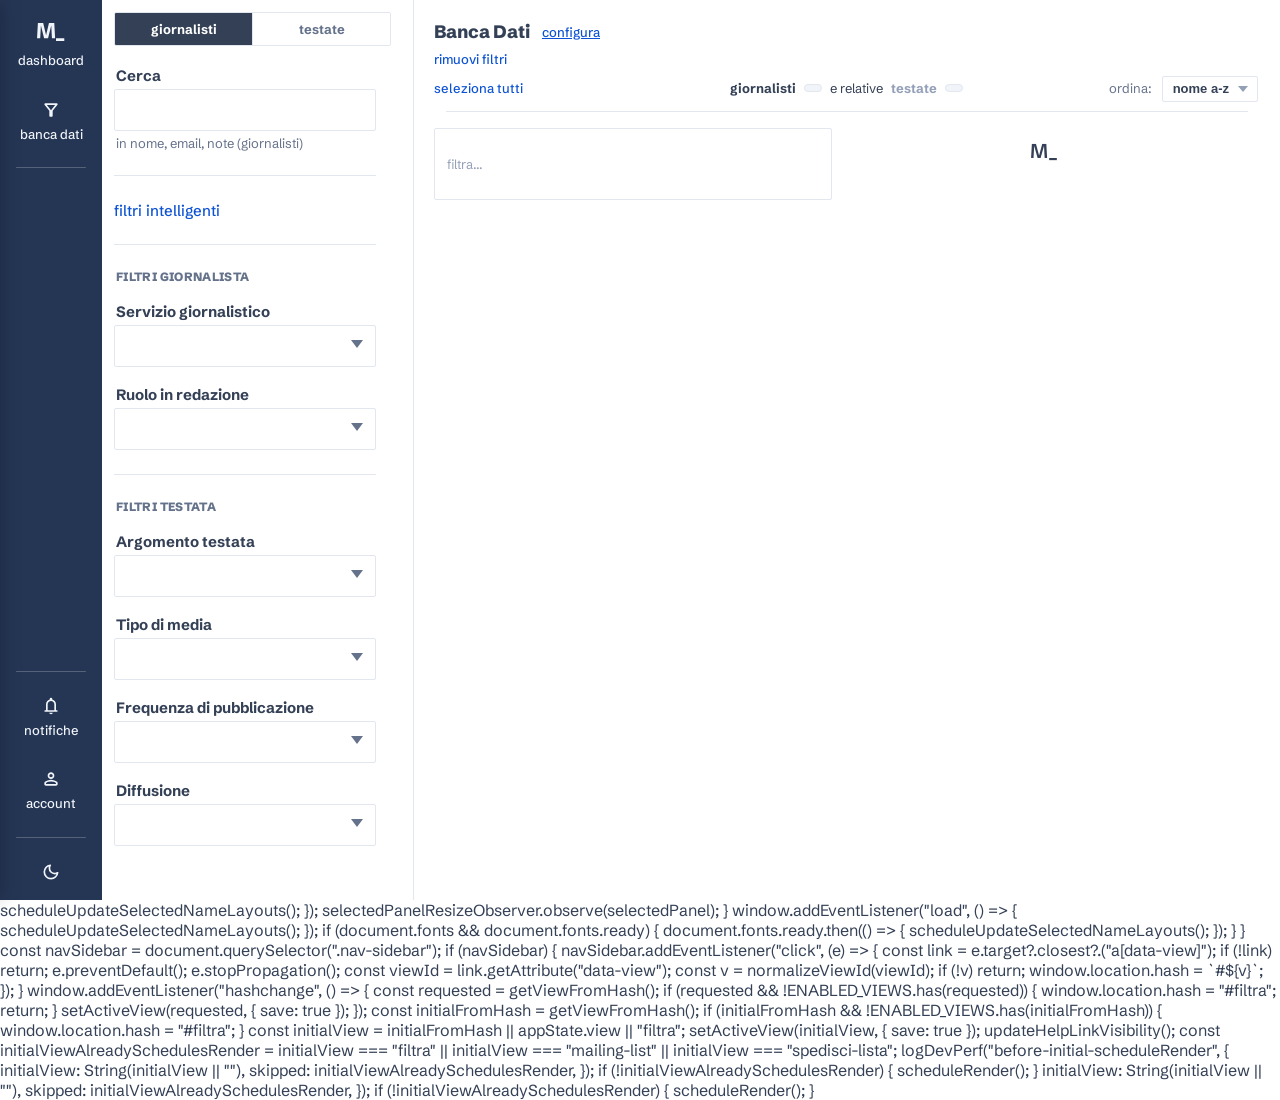
==== commit 58e1a17d: "save" ====
--- a/proto-servizio/proto/index.html
+++ b/proto-servizio/proto/index.html
@@ -368,6 +368,90 @@
                     class="c-link c-link--action"
                     id="shipmentPressInstructionsLink"
                     >istruzioni</a
+                  >
+                </div>
+
+                <hr class="sidebar-separator" />
+
+                <div class="sidebar-section-title" style="margin-top: 18px">
+                  Mittente
+                </div>
+
+                <div class="dropdown-container" style="margin-bottom: 16px">
+                  <div class="dropdown-input">
+                    <input
+                      type="text"
+                      class="chip-text-input"
+                      id="shipmentSenderNameInput"
+                      placeholder="mittente"
+                      autocomplete="off"
+                    />
+                  </div>
+                  <div class="filter-help-text">
+                    Il nome che leggeranno i destinatari
+                  </div>
+                </div>
+
+                <div
+                  class="dropdown-container"
+                  id="shipmentSenderValidatedEmailWrap"
+                  style="display: none; margin-bottom: 10px"
+                >
+                  <div
+                    class="dropdown-input shipment-sender-validated-email-input"
+                  >
+                    <select
+                      class="chip-text-input"
+                      id="shipmentSenderValidatedEmailSelect"
+                    ></select>
+                  </div>
+                </div>
+
+                <a
+                  href="#"
+                  class="c-link c-link--action"
+                  id="shipmentSenderValidateEmailLink"
+                  >Valida un indirizzo email</a
+                >
+                <div class="filter-help-text" style="margin-bottom: 10px">
+                  per spedire è necessario verificare l'indirizzo
+                </div>
+
+                <hr class="sidebar-separator" />
+
+                <div class="sidebar-section-title" style="margin-top: 18px">
+                  Spedisci
+                </div>
+
+                <div class="dropdown-container" style="margin-bottom: 14px">
+                  <div class="filter-label-row">
+                    <label class="field-label" for="shipmentScheduleInput"
+                      >programma spedizione</label
+                    >
+                  </div>
+                  <div class="dropdown-input">
+                    <input
+                      type="datetime-local"
+                      class="chip-text-input"
+                      id="shipmentScheduleInput"
+                      autocomplete="off"
+                    />
+                  </div>
+                </div>
+
+                <div class="shipment-send-links-row">
+                  <a
+                    href="#"
+                    class="c-link c-link--action"
+                    id="shipmentSendTestEmailLink"
+                    >invia email di prova</a
+                  >
+
+                  <a
+                    href="#"
+                    class="c-link c-link--action"
+                    id="shipmentSendLink"
+                    >spedisci</a
                   >
                 </div>
               </div>
@@ -1770,6 +1854,49 @@
     </div>
 
     <div
+      class="notes-modal-overlay"
+      id="shipmentSenderValidateEmailModalOverlay"
+      aria-hidden="true"
+    ></div>
+    <div
+      class="notes-modal"
+      id="shipmentSenderValidateEmailModal"
+      aria-hidden="true"
+    >
+      <div class="notes-modal-header">
+        <p class="notes-modal-title">valida indirizzo email</p>
+        <button
+          type="button"
+          class="notes-modal-close"
+          id="shipmentSenderValidateEmailModalClose"
+          aria-label="Chiudi"
+        >
+          ×
+        </button>
+      </div>
+      <div class="notes-modal-body">
+        <label class="field-label" for="shipmentSenderValidateEmailInput"
+          >Email</label
+        >
+        <div class="dropdown-input">
+          <input
+            type="email"
+            class="chip-text-input"
+            id="shipmentSenderValidateEmailInput"
+            placeholder="email"
+            autocomplete="off"
+          />
+        </div>
+        <a
+          href="#"
+          class="c-link c-link--action"
+          id="shipmentSenderValidateEmailConfirm"
+          >conferma</a
+        >
+      </div>
+    </div>
+
+    <div
       class="shipment-email-spotlight"
       id="shipmentEmailSpotlight"
       aria-hidden="true"
@@ -1970,6 +2097,12 @@
               class="new-press-panel-journalist-tag"
               id="newPressPanelJournalistTag"
               style="display: none"
+            ></span>
+            <span
+              class="new-press-panel-save-status"
+              id="newPressPanelSaveStatus"
+              role="status"
+              aria-live="polite"
             ></span>
           </div>
         </div>
@@ -2840,10 +2973,14 @@
               ? config.minFilterChars
               : 3;
           this.preserveParentOrder = config.preserveParentOrder === true;
+          this.disableLayoutFlush = config.disableLayoutFlush === true;
+          this.rerenderListOnToggle = config.rerenderListOnToggle !== false;
           this.sortComparator =
             typeof config.sortComparator === "function"
               ? config.sortComparator
               : (a, b) => a.localeCompare(b, "it", { sensitivity: "base" });
+
+          this._optionRowMap = new Map();
 
           this.input = document.getElementById(inputId);
           this.inputWrapper = document.getElementById(inputWrapperId);
@@ -3399,6 +3536,7 @@
         }
 
         renderList() {
+          this._optionRowMap?.clear();
           this.results.innerHTML = "";
           this.suggestions.innerHTML = "";
 
@@ -3537,6 +3675,8 @@
               });
               item.appendChild(label);
               this.results.appendChild(item);
+
+              this._optionRowMap.set(option, { item, checkbox });
             });
 
             if (this.isOpen) {
@@ -3649,10 +3789,24 @@
               });
               item.appendChild(label);
               this.results.appendChild(item);
+
+              this._optionRowMap.set(option, { item, checkbox });
             });
           }
           if (this.isOpen) {
             this.updateReservedSpace();
+          }
+        }
+
+        updateOptionRowUI(option) {
+          const entry = this._optionRowMap?.get(option);
+          if (!entry) return;
+          const isSelected = this.selectedValues.has(option);
+          if (entry.item) {
+            entry.item.classList.toggle("selected", isSelected);
+          }
+          if (entry.checkbox) {
+            entry.checkbox.checked = isSelected;
           }
         }
 
@@ -3795,7 +3949,17 @@
           }
 
           this.renderChips();
-          this.renderList();
+          if (this.rerenderListOnToggle) {
+            this.renderList();
+          } else {
+            if (this.singleSelect) {
+              for (const opt of this._optionRowMap.keys()) {
+                this.updateOptionRowUI(opt);
+              }
+            } else {
+              this.updateOptionRowUI(option);
+            }
+          }
           this.updateClearVisibility();
           if (typeof this.onSelectionChange === "function") {
             this.onSelectionChange(Array.from(this.selectedValues));
@@ -6301,6 +6465,35 @@
         "shipmentPressNewLink",
       );
 
+      const shipmentSenderNameInput = document.getElementById(
+        "shipmentSenderNameInput",
+      );
+      const shipmentSenderValidatedEmailWrap = document.getElementById(
+        "shipmentSenderValidatedEmailWrap",
+      );
+      const shipmentSenderValidatedEmailSelect = document.getElementById(
+        "shipmentSenderValidatedEmailSelect",
+      );
+      const shipmentSenderValidateEmailLink = document.getElementById(
+        "shipmentSenderValidateEmailLink",
+      );
+
+      const shipmentSenderValidateEmailModalOverlay = document.getElementById(
+        "shipmentSenderValidateEmailModalOverlay",
+      );
+      const shipmentSenderValidateEmailModal = document.getElementById(
+        "shipmentSenderValidateEmailModal",
+      );
+      const shipmentSenderValidateEmailModalClose = document.getElementById(
+        "shipmentSenderValidateEmailModalClose",
+      );
+      const shipmentSenderValidateEmailInput = document.getElementById(
+        "shipmentSenderValidateEmailInput",
+      );
+      const shipmentSenderValidateEmailConfirm = document.getElementById(
+        "shipmentSenderValidateEmailConfirm",
+      );
+
       const shipmentPressEmailModalOverlay = document.getElementById(
         "shipmentPressEmailModalOverlay",
       );
@@ -6717,7 +6910,15 @@
         newPressPanelTitle.style.display = "";
 
         if (commit && targetId && draft) {
-          if (renameComunicatoById(targetId, draft)) return;
+          if (newPressPanelTitleAutosaveTimeout) {
+            window.clearTimeout(newPressPanelTitleAutosaveTimeout);
+            newPressPanelTitleAutosaveTimeout = null;
+          }
+          setNewPressPanelSaveStatusSaving();
+          if (renameComunicatoById(targetId, draft)) {
+            setNewPressPanelSaveStatusSaved();
+            return;
+          }
         }
 
         setNewPressPanelTitle(fallbackName);
@@ -7084,6 +7285,29 @@
         return true;
       }
 
+      let shipmentJournalistsDropdownWarmupHandle = null;
+      function scheduleShipmentRecipientsJournalistsDropdownWarmup() {
+        if (shipmentJournalistsDropdownWarmupHandle) return;
+        const run = () => {
+          shipmentJournalistsDropdownWarmupHandle = null;
+          try {
+            ensureShipmentRecipientsJournalistsDropdownFresh({
+              syncSelection: true,
+            });
+          } catch (_) {}
+        };
+        if (typeof window.requestIdleCallback === "function") {
+          shipmentJournalistsDropdownWarmupHandle = window.requestIdleCallback(
+            run,
+            {
+              timeout: 650,
+            },
+          );
+        } else {
+          shipmentJournalistsDropdownWarmupHandle = window.setTimeout(run, 0);
+        }
+      }
+
       function syncShipmentPrimaryListInState() {
         const nextPrimary =
           Array.from(shipmentSelectedRecipientListIds).find(Boolean) || "";
@@ -7141,6 +7365,13 @@
         );
         shipmentSelectedRecipientJournalistIds = next;
 
+        if (shipmentRecipientsJournalistsDropdown?.container) {
+          shipmentRecipientsJournalistsDropdown.container.classList.toggle(
+            "has-active-filter",
+            next.size > 0,
+          );
+        }
+
         if (save) {
           const idx = getActiveSpedizioneIndex();
           if (idx !== -1 && Array.isArray(appState.spedizioni)) {
@@ -7221,6 +7452,49 @@
             (x) => String(x?.name || "") === k,
           ) || null
         );
+      }
+
+      function getActiveSpedizioneRecord() {
+        const idx = getActiveSpedizioneIndex();
+        if (idx === -1) return null;
+        if (!Array.isArray(appState.spedizioni)) return null;
+        const shipment = appState.spedizioni[idx];
+        if (!shipment || typeof shipment !== "object") return null;
+        return shipment;
+      }
+
+      function renderShipmentSenderSection() {
+        if (appState.view !== "spedisci-lista") return;
+        const shipment = getActiveSpedizioneRecord();
+        const senderName = String(shipment?.senderName || "");
+        if (
+          shipmentSenderNameInput &&
+          document.activeElement !== shipmentSenderNameInput &&
+          String(shipmentSenderNameInput.value || "") !== senderName
+        ) {
+          shipmentSenderNameInput.value = senderName;
+        }
+
+        const validated = String(shipment?.senderValidatedEmail || "").trim();
+        const emails = validated ? [validated] : [];
+
+        if (shipmentSenderValidatedEmailSelect) {
+          shipmentSenderValidatedEmailSelect.innerHTML = "";
+          for (const email of emails) {
+            const opt = document.createElement("option");
+            opt.value = email;
+            opt.textContent = email;
+            shipmentSenderValidatedEmailSelect.appendChild(opt);
+          }
+          if (validated) {
+            shipmentSenderValidatedEmailSelect.value = validated;
+          }
+        }
+        if (shipmentSenderValidatedEmailWrap) {
+          shipmentSenderValidatedEmailWrap.style.display = emails.length
+            ? "block"
+            : "none";
+        }
       }
 
       const SHIPMENT_HEADER_MAX_CHARS = 40;
@@ -7447,6 +7721,8 @@
           writeSelectedToInput: false,
           enableHighlight: true,
           minFilterChars: 1,
+          disableLayoutFlush: true,
+          rerenderListOnToggle: false,
         },
       );
       shipmentRecipientsJournalistsDropdown.updateAutocompleteHint("");
@@ -7455,24 +7731,30 @@
       ) => {
         if (shipmentJournalistsDropdownSyncing) return;
 
-        const ids = (Array.isArray(selectedOptions) ? selectedOptions : [])
-          .map((option) =>
-            shipmentJournalistOptionToId.get(String(option || "")),
-          )
+        const selected = Array.isArray(selectedOptions) ? selectedOptions : [];
+        let ids = selected
+          .map((option) => shipmentJournalistOptionToId.get(String(option || "")))
           .filter(Boolean);
+        if (ids.length !== selected.length) {
+          ensureShipmentRecipientsJournalistsDropdownFresh({
+            syncSelection: false,
+          });
+          ids = selected
+            .map((option) => shipmentJournalistOptionToId.get(String(option || "")))
+            .filter(Boolean);
+        }
 
         applyShipmentSelectedRecipientJournalistIds(ids, {
           syncDropdown: false,
-          save: true,
+          save: false,
         });
+        scheduleSaveShipmentRecipients();
         scheduleRender();
       };
 
       if (shipmentRecipientsJournalistsInput) {
         shipmentRecipientsJournalistsInput.addEventListener("focus", () => {
-          ensureShipmentRecipientsJournalistsDropdownFresh({
-            syncSelection: true,
-          });
+          scheduleShipmentRecipientsJournalistsDropdownWarmup();
         });
       }
 
@@ -7499,6 +7781,7 @@
           writeSelectedToInput: false,
           enableHighlight: true,
           minFilterChars: 1,
+          rerenderListOnToggle: false,
           sortComparator: (a, b) => {
             const ra = shipmentListOrder.get(String(a || ""));
             const rb = shipmentListOrder.get(String(b || ""));
@@ -8435,6 +8718,68 @@
         shipmentPressEmailModal.setAttribute("aria-hidden", "false");
       }
 
+      function closeShipmentSenderValidateEmailModal() {
+        if (
+          !shipmentSenderValidateEmailModal ||
+          !shipmentSenderValidateEmailModalOverlay
+        )
+          return;
+        shipmentSenderValidateEmailModalOverlay.classList.remove("show");
+        shipmentSenderValidateEmailModal.classList.remove("show");
+        shipmentSenderValidateEmailModalOverlay.setAttribute(
+          "aria-hidden",
+          "true",
+        );
+        shipmentSenderValidateEmailModal.setAttribute("aria-hidden", "true");
+      }
+
+      function openShipmentSenderValidateEmailModal() {
+        if (
+          !shipmentSenderValidateEmailModal ||
+          !shipmentSenderValidateEmailModalOverlay
+        )
+          return;
+
+        const shipment = getActiveSpedizioneRecord();
+        const current = String(shipment?.senderValidatedEmail || "").trim();
+        if (shipmentSenderValidateEmailInput) {
+          shipmentSenderValidateEmailInput.value = current;
+        }
+
+        shipmentSenderValidateEmailModalOverlay.classList.add("show");
+        shipmentSenderValidateEmailModal.classList.add("show");
+        shipmentSenderValidateEmailModalOverlay.setAttribute(
+          "aria-hidden",
+          "false",
+        );
+        shipmentSenderValidateEmailModal.setAttribute("aria-hidden", "false");
+
+        if (shipmentSenderValidateEmailInput) {
+          shipmentSenderValidateEmailInput.focus();
+          try {
+            shipmentSenderValidateEmailInput.setSelectionRange(
+              0,
+              String(shipmentSenderValidateEmailInput.value || "").length,
+            );
+          } catch (_) {}
+        }
+      }
+
+      function commitShipmentSenderValidatedEmail(rawEmail) {
+        const email = String(rawEmail || "").trim();
+        if (!email) return false;
+        const isValid = /^[^\s@]+@[^\s@]+\.[^\s@]+$/.test(email);
+        if (!isValid) return false;
+
+        const shipment = getActiveSpedizioneRecord();
+        if (!shipment) return false;
+
+        shipment.senderValidatedEmail = email;
+        saveAppState(appState);
+        renderShipmentSenderSection();
+        return true;
+      }
+
       function renderShipmentPressOptions() {
         if (!shipmentPressSelect) return;
         const prevValue = String(shipmentPressSelect.value || "").trim();
@@ -9384,9 +9729,9 @@
           const start = match.index;
           const end = start + match[0].length;
           out += escapeHtml(raw.slice(lastIndex, start));
-          out += `<span class="highlight">${escapeHtml(
+          out += `<mark class="highlight">${escapeHtml(
             raw.slice(start, end),
-          )}</span>`;
+          )}</mark>`;
           lastIndex = end;
           if (match[0].length === 0) break;
         }
@@ -9420,9 +9765,9 @@
           const start = match.index;
           const end = start + match[0].length;
           out += escapeHtml(raw.slice(lastIndex, start));
-          out += `<span class="highlight">${escapeHtml(
+          out += `<mark class="highlight">${escapeHtml(
             raw.slice(start, end),
-          )}</span>`;
+          )}</mark>`;
           lastIndex = end;
           if (match[0].length === 0) break;
         }
@@ -9438,13 +9783,13 @@
       }
 
       function getHighlightTextTerms() {
-        const current = String(textFilterInput?.value || "").trim();
-        return current ? [current] : [];
+        return getActiveTextTerms();
       }
 
       function findBestMatchTerm(haystack, terms) {
         const h = String(haystack || "").toLowerCase();
         let best = null;
+        let bestLen = -1;
         let bestIdx = Infinity;
         for (const t of terms || []) {
           const q = String(t || "")
@@ -9452,9 +9797,16 @@
             .toLowerCase();
           if (!q) continue;
           const idx = h.indexOf(q);
-          if (idx >= 0 && idx < bestIdx) {
+          if (idx < 0) continue;
+          const len = q.length;
+          if (
+            best == null ||
+            len > bestLen ||
+            (len === bestLen && idx < bestIdx)
+          ) {
+            best = t;
+            bestLen = len;
             bestIdx = idx;
-            best = t;
           }
         }
         return best;
@@ -9614,6 +9966,16 @@
         card.className = "card";
         card.dataset.servizio = j.servizio;
         card.dataset.ruolo = j.ruolo;
+
+        const jid = String(getJournalistId(j) || "").trim();
+        if (
+          jid &&
+          appState.view === "spedisci-lista" &&
+          shipmentRecipientCardDisabledIds?.has(jid)
+        ) {
+          card.classList.add("is-disabled");
+          card.setAttribute("aria-disabled", "true");
+        }
 
         const rawFirstName = String(j?.nome || "").trim();
         const rawLastName = String(j?.cognome || "").trim();
@@ -10172,6 +10534,9 @@
       const newPressPanelJournalistTag = document.getElementById(
         "newPressPanelJournalistTag",
       );
+      const newPressPanelSaveStatus = document.getElementById(
+        "newPressPanelSaveStatus",
+      );
       const newPressPanelEmailHeaderEditorShell = document.getElementById(
         "newPressPanelEmailHeaderEditorShell",
       );
@@ -10223,6 +10588,73 @@
         document.body.classList.remove("help-panel-open");
       }
 
+      let newPressPanelSaveStatusDotsInterval = null;
+      let newPressPanelSaveStatusHideTimeout = null;
+      let newPressPanelTitleAutosaveTimeout = null;
+      let newPressPanelTextareaAutosaveTimeout = null;
+      let newPressPanelSaveStatusDotsCount = 0;
+
+      function setNewPressPanelSaveStatusHidden() {
+        if (!newPressPanelSaveStatus) return;
+        if (newPressPanelSaveStatusDotsInterval) {
+          window.clearInterval(newPressPanelSaveStatusDotsInterval);
+          newPressPanelSaveStatusDotsInterval = null;
+        }
+        if (newPressPanelSaveStatusHideTimeout) {
+          window.clearTimeout(newPressPanelSaveStatusHideTimeout);
+          newPressPanelSaveStatusHideTimeout = null;
+        }
+        newPressPanelSaveStatusDotsCount = 0;
+        newPressPanelSaveStatus.classList.remove(
+          "is-visible",
+          "is-saving",
+          "is-saved",
+        );
+        newPressPanelSaveStatus.textContent = "";
+      }
+
+      function setNewPressPanelSaveStatusSaving() {
+        if (!newPressPanelSaveStatus) return;
+        if (newPressPanelSaveStatusHideTimeout) {
+          window.clearTimeout(newPressPanelSaveStatusHideTimeout);
+          newPressPanelSaveStatusHideTimeout = null;
+        }
+        newPressPanelSaveStatus.classList.add("is-visible", "is-saving");
+        newPressPanelSaveStatus.classList.remove("is-saved");
+
+        const base = "sto salvando";
+        newPressPanelSaveStatusDotsCount =
+          (newPressPanelSaveStatusDotsCount + 1) % 4;
+        newPressPanelSaveStatus.textContent = `${base}${".".repeat(newPressPanelSaveStatusDotsCount)}`;
+
+        if (newPressPanelSaveStatusDotsInterval) return;
+        newPressPanelSaveStatusDotsInterval = window.setInterval(() => {
+          if (!newPressPanelSaveStatus) return;
+          newPressPanelSaveStatusDotsCount =
+            (newPressPanelSaveStatusDotsCount + 1) % 4;
+          newPressPanelSaveStatus.textContent = `${base}${".".repeat(newPressPanelSaveStatusDotsCount)}`;
+        }, 350);
+      }
+
+      function setNewPressPanelSaveStatusSaved() {
+        if (!newPressPanelSaveStatus) return;
+        if (newPressPanelSaveStatusDotsInterval) {
+          window.clearInterval(newPressPanelSaveStatusDotsInterval);
+          newPressPanelSaveStatusDotsInterval = null;
+        }
+        if (newPressPanelSaveStatusHideTimeout) {
+          window.clearTimeout(newPressPanelSaveStatusHideTimeout);
+          newPressPanelSaveStatusHideTimeout = null;
+        }
+        newPressPanelSaveStatusDotsCount = 0;
+        newPressPanelSaveStatus.classList.add("is-visible", "is-saved");
+        newPressPanelSaveStatus.classList.remove("is-saving");
+        newPressPanelSaveStatus.textContent = "salvato.";
+        newPressPanelSaveStatusHideTimeout = window.setTimeout(() => {
+          setNewPressPanelSaveStatusHidden();
+        }, 1400);
+      }
+
       function escapeShipmentEmailHtml(raw) {
         return String(raw || "")
           .replaceAll("&", "&amp;")
@@ -10827,8 +11259,19 @@
           if (newPressPanelOpenContext === "card") return;
           const record = ensureComunicatoRecord(activeComunicatoId);
           if (!record) return;
-          record.bodyText = String(newPressPanelTextarea.value || "");
-          saveAppState(appState);
+          setNewPressPanelSaveStatusSaving();
+          if (newPressPanelTextareaAutosaveTimeout) {
+            window.clearTimeout(newPressPanelTextareaAutosaveTimeout);
+          }
+          newPressPanelTextareaAutosaveTimeout = window.setTimeout(() => {
+            if (newPressPanelOpenContext === "card") return;
+            const currentRecord = ensureComunicatoRecord(activeComunicatoId);
+            if (!currentRecord) return;
+            currentRecord.bodyText = String(newPressPanelTextarea.value || "");
+            saveAppState(appState);
+            setNewPressPanelSaveStatusSaved();
+            updateShipmentSelectedComunicatoReadonly();
+          }, 450);
           updateShipmentSelectedComunicatoReadonly();
         });
       }
@@ -10842,18 +11285,52 @@
       }
 
       if (newPressPanelTitleInput) {
+        newPressPanelTitleInput.addEventListener("input", () => {
+          if (!isNewPressPanelTitleEditing) return;
+          const targetId = getActiveComunicatoTargetId();
+          const draft = String(newPressPanelTitleInput.value || "").trim();
+          if (!targetId || !draft) return;
+
+          setNewPressPanelSaveStatusSaving();
+          if (newPressPanelTitleAutosaveTimeout) {
+            window.clearTimeout(newPressPanelTitleAutosaveTimeout);
+          }
+          newPressPanelTitleAutosaveTimeout = window.setTimeout(() => {
+            if (!isNewPressPanelTitleEditing) return;
+            const nextDraft = String(
+              newPressPanelTitleInput.value || "",
+            ).trim();
+            if (!nextDraft) return;
+            if (renameComunicatoById(targetId, nextDraft)) {
+              setNewPressPanelSaveStatusSaved();
+            }
+          }, 650);
+        });
         newPressPanelTitleInput.addEventListener("blur", () => {
+          if (newPressPanelTitleAutosaveTimeout) {
+            window.clearTimeout(newPressPanelTitleAutosaveTimeout);
+            newPressPanelTitleAutosaveTimeout = null;
+          }
           closeNewPressPanelTitleInlineEditor({ commit: true });
         });
         newPressPanelTitleInput.addEventListener("keydown", (e) => {
           if (e.key === "Enter") {
             e.preventDefault();
+            if (newPressPanelTitleAutosaveTimeout) {
+              window.clearTimeout(newPressPanelTitleAutosaveTimeout);
+              newPressPanelTitleAutosaveTimeout = null;
+            }
             closeNewPressPanelTitleInlineEditor({ commit: true });
             return;
           }
           if (e.key === "Escape") {
             e.preventDefault();
+            if (newPressPanelTitleAutosaveTimeout) {
+              window.clearTimeout(newPressPanelTitleAutosaveTimeout);
+              newPressPanelTitleAutosaveTimeout = null;
+            }
             closeNewPressPanelTitleInlineEditor({ commit: false });
+            setNewPressPanelSaveStatusHidden();
           }
         });
       }
@@ -11239,6 +11716,68 @@
         shipmentPressEmailModalOverlay.addEventListener("click", (e) => {
           e.preventDefault();
           closeShipmentPressEmailModal();
+        });
+      }
+
+      if (shipmentSenderValidateEmailLink) {
+        shipmentSenderValidateEmailLink.addEventListener("click", (e) => {
+          e.preventDefault();
+          e.stopPropagation();
+          openShipmentSenderValidateEmailModal();
+        });
+      }
+
+      if (shipmentSenderValidateEmailModalClose) {
+        shipmentSenderValidateEmailModalClose.addEventListener("click", (e) => {
+          e.preventDefault();
+          e.stopPropagation();
+          closeShipmentSenderValidateEmailModal();
+        });
+      }
+
+      if (shipmentSenderValidateEmailModalOverlay) {
+        shipmentSenderValidateEmailModalOverlay.addEventListener(
+          "click",
+          (e) => {
+            e.preventDefault();
+            closeShipmentSenderValidateEmailModal();
+          },
+        );
+      }
+
+      if (shipmentSenderValidateEmailConfirm) {
+        shipmentSenderValidateEmailConfirm.addEventListener("click", (e) => {
+          e.preventDefault();
+          e.stopPropagation();
+          const ok = commitShipmentSenderValidatedEmail(
+            shipmentSenderValidateEmailInput?.value,
+          );
+          if (!ok) return;
+          closeShipmentSenderValidateEmailModal();
+        });
+      }
+
+      if (shipmentSenderNameInput) {
+        shipmentSenderNameInput.addEventListener("input", () => {
+          if (appState.view !== "spedisci-lista") return;
+          const shipment = getActiveSpedizioneRecord();
+          if (!shipment) return;
+          shipment.senderName = String(shipmentSenderNameInput.value || "");
+          saveAppState(appState);
+        });
+      }
+
+      if (shipmentSenderValidatedEmailSelect) {
+        shipmentSenderValidatedEmailSelect.addEventListener("change", () => {
+          if (appState.view !== "spedisci-lista") return;
+          const shipment = getActiveSpedizioneRecord();
+          if (!shipment) return;
+          const v = String(
+            shipmentSenderValidatedEmailSelect.value || "",
+          ).trim();
+          if (!v) return;
+          shipment.senderValidatedEmail = v;
+          saveAppState(appState);
         });
       }
 
@@ -16943,6 +17482,12 @@
             closeShipmentPressEmailModal();
             return;
           }
+          if (shipmentSenderValidateEmailModal?.classList?.contains("show")) {
+            e.preventDefault();
+            e.stopPropagation();
+            closeShipmentSenderValidateEmailModal();
+            return;
+          }
           if (newPressPanel?.classList?.contains("show")) {
             e.preventDefault();
             e.stopPropagation();
@@ -17400,6 +17945,7 @@
 
         renderShipmentPressOptions();
         updateShipmentPressModeUI();
+        renderShipmentSenderSection();
 
         const activeList =
           isMailingListView || isSpedisciListaView
@@ -17440,23 +17986,45 @@
           });
         }
 
+        if (isSpedisciListaView && !wasSpedisciListaView) {
+          scheduleShipmentRecipientsJournalistsDropdownWarmup();
+        }
+
         const selectedShipmentLists = isSpedisciListaView
+          ? getShipmentSelectedRecipientLists()
+          : [];
+        const activeShipmentLists = isSpedisciListaView
           ? getShipmentActiveRecipientLists()
           : [];
-        const selectedShipmentJournalistIds = new Set();
+        const shipmentRecipientJournalistIds = new Set();
+        const shipmentActiveCardsJournalistIds = new Set();
+
         selectedShipmentLists.forEach((list) => {
           (list?.journalistIds || []).forEach((jid) => {
             const safeId = String(jid || "").trim();
-            if (safeId) selectedShipmentJournalistIds.add(safeId);
+            if (safeId) shipmentRecipientJournalistIds.add(safeId);
+          });
+        });
+        activeShipmentLists.forEach((list) => {
+          (list?.journalistIds || []).forEach((jid) => {
+            const safeId = String(jid || "").trim();
+            if (safeId) shipmentActiveCardsJournalistIds.add(safeId);
           });
         });
         Array.from(shipmentSelectedRecipientJournalistIds).forEach((jid) => {
           const safeId = String(jid || "").trim();
-          if (safeId) selectedShipmentJournalistIds.add(safeId);
+          if (safeId) shipmentRecipientJournalistIds.add(safeId);
         });
 
+        shipmentRecipientCardDisabledIds = new Set();
+        Array.from(shipmentRecipientJournalistIds).forEach((jid) => {
+          if (shipmentSelectedRecipientJournalistIds.has(jid)) return;
+          if (shipmentActiveCardsJournalistIds.has(jid)) return;
+          shipmentRecipientCardDisabledIds.add(jid);
+        });
+
         const listForView = isSpedisciListaView
-          ? { journalistIds: Array.from(selectedShipmentJournalistIds) }
+          ? { journalistIds: Array.from(shipmentRecipientJournalistIds) }
           : activeList;
 
         applySidebarModeUI();
@@ -17536,6 +18104,7 @@
             String(appState.activeMailingListId || ""),
             mailingListKey,
             String(effectiveSortMode || ""),
+            safeJoin(activeTextTerms),
             String(currentTextQuery || ""),
             safeJoin(selectedServices),
             safeJoin(selectedRoles),
@@ -17637,10 +18206,13 @@
           }
         };
 
+        const myJobId = ++renderCardsJobId;
+
         if (shouldClearGrid && grid && cardsLoader && shouldYieldToLoader) {
           const qkNow = String(lastCardsQueryKey || "");
           if (qkNow && lastLoaderYieldKey !== qkNow) {
             lastLoaderYieldKey = qkNow;
+            resetCardsGridScaffold();
             if (cardsHost && cardsLoader.parentElement !== cardsHost) {
               cardsHost.appendChild(cardsLoader);
             }
@@ -17696,8 +18268,6 @@
         ) {
           grid.appendChild(shipmentEmailHeaderColumn);
         }
-
-        const myJobId = ++renderCardsJobId;
 
         const renderIncremental = ({
           items,
@@ -17715,6 +18285,7 @@
 
           const appendRange = (from, to) => {
             for (let i = from; i < to; i++) {
+              if (myJobId !== renderCardsJobId) return;
               const item = items[i];
               if (!item) continue;
               const el = createElement(item);
@@ -17961,7 +18532,7 @@
 
         if ((isMailingListView && activeList) || isSpedisciListaView) {
           const currentList = isSpedisciListaView
-            ? { journalistIds: Array.from(selectedShipmentJournalistIds) }
+            ? { journalistIds: Array.from(shipmentRecipientJournalistIds) }
             : activeList;
           if (chooseDatabaseLink) chooseDatabaseLink.style.display = "none";
           if (mailingListActions) mailingListActions.style.display = "flex";
@@ -17994,7 +18565,7 @@
           }
 
           const count = isSpedisciListaView
-            ? selectedShipmentJournalistIds.size
+            ? shipmentRecipientJournalistIds.size
             : Array.isArray(currentList?.journalistIds)
               ? currentList.journalistIds.length
               : 0;
@@ -19337,3 +19908,87 @@
     </script>
   </body>
 </html>
+    </script>
+  </body>
+</html>
+            scheduleUpdateSelectedNameLayouts();
+          });
+          selectedPanelResizeObserver.observe(selectedPanel);
+        }
+
+        window.addEventListener("load", () => {
+          scheduleUpdateSelectedNameLayouts();
+        });
+
+        if (document.fonts && document.fonts.ready) {
+          document.fonts.ready.then(() => {
+            scheduleUpdateSelectedNameLayouts();
+          });
+        }
+      }
+
+      const navSidebar = document.querySelector(".nav-sidebar");
+      if (navSidebar) {
+        navSidebar.addEventListener("click", (e) => {
+          const link = e.target?.closest?.("a[data-view]");
+          if (!link) return;
+
+          e.preventDefault();
+          e.stopPropagation();
+
+          const viewId = link.getAttribute("data-view");
+          const v = normalizeViewId(viewId);
+          if (!v) return;
+
+          window.location.hash = `#${v}`;
+        });
+      }
+
+      window.addEventListener("hashchange", () => {
+        const requested = getViewFromHash();
+        if (requested && !ENABLED_VIEWS.has(requested)) {
+          window.location.hash = "#filtra";
+          return;
+        }
+
+        setActiveView(requested, { save: true });
+      });
+
+      const initialFromHash = getViewFromHash();
+      if (initialFromHash && !ENABLED_VIEWS.has(initialFromHash)) {
+        window.location.hash = "#filtra";
+      }
+      const initialView = initialFromHash || appState.view || "filtra";
+      setActiveView(initialView, { save: true });
+
+      updateHelpLinkVisibility();
+
+      const initialViewAlreadySchedulesRender =
+        initialView === "filtra" ||
+        initialView === "mailing-list" ||
+        initialView === "spedisci-lista";
+      logDevPerf("before-initial-scheduleRender", {
+        initialView: String(initialView || ""),
+        skipped: initialViewAlreadySchedulesRender,
+      });
+      if (!initialViewAlreadySchedulesRender) {
+        scheduleRender();
+      }
+    </script>
+  </body>
+</html>
+    </script>
+  </body>
+</html>
+        initialView: String(initialView || ""),
+        skipped: initialViewAlreadySchedulesRender,
+      });
+      if (!initialViewAlreadySchedulesRender) {
+        scheduleRender();
+      }
+    </script>
+  </body>
+</html>
+    </script>
+  </body>
+</html>
--- a/proto-servizio/proto/style.css
+++ b/proto-servizio/proto/style.css
@@ -20,8 +20,9 @@
   --blue-800: hsl(219 39% 24%);
   --red-600: #c62828;
   --yellow-200: #fff79c;
-
-  --white-alpha-12: rgba(255, 255, 255, 0.12);
+  --green-500: #22c55e;
+
+  --white-alpha-12: rgba(99, 54, 54, 0.12);
   --white-alpha-22: rgba(255, 255, 255, 0.22);
 
   --black-alpha-15: rgba(0, 0, 0, 0.15);
@@ -506,6 +507,34 @@
   margin-left: 30px;
 }
 
+.shipment-sender-validated-email-input {
+  position: relative;
+}
+
+.shipment-sender-validated-email-input::before {
+  content: "";
+  position: absolute;
+  left: 12px;
+  top: 50%;
+  transform: translateY(-50%);
+  width: 18px;
+  height: 18px;
+  background: var(--green-500);
+  -webkit-mask: url("icons/check_small.svg") no-repeat center / contain;
+  mask: url("icons/check_small.svg") no-repeat center / contain;
+  pointer-events: none;
+}
+
+.shipment-sender-validated-email-input .chip-text-input {
+  padding-left: 38px;
+}
+
+.shipment-send-links-row {
+  display: flex;
+  align-items: center;
+  justify-content: space-between;
+}
+
 .shipment-press-select {
   width: 100%;
   height: 36px;
@@ -1573,6 +1602,10 @@
 
 .card.is-selected {
   background: var(--grey-050);
+}
+
+.is-spedisci-lista-view .card.is-disabled {
+  opacity: 0.45;
 }
 
 .card-remove-from-list {
@@ -2206,6 +2239,12 @@
   flex-direction: column;
 }
 
+#shipmentRecipientsJournalistsDropdownList.dropdown-list {
+  transition: opacity 0.12s ease;
+  contain: layout paint;
+  will-change: opacity;
+}
+
 .dropdown-list.show {
   max-height: 500px;
   opacity: 1;
@@ -3743,6 +3782,30 @@
   gap: 8px;
 }
 
+.new-press-panel-save-status {
+  display: inline-flex;
+  align-items: center;
+  font-size: var(--fs-sm);
+  font-weight: 600;
+  color: var(--grey-650);
+  opacity: 0;
+  transform: translateY(-1px);
+  transition:
+    opacity 0.15s ease,
+    transform 0.15s ease;
+  white-space: nowrap;
+  user-select: none;
+}
+
+.new-press-panel-save-status.is-visible {
+  opacity: 1;
+  transform: translateY(0);
+}
+
+.new-press-panel-save-status.is-saved {
+  color: var(--grey-750);
+}
+
 .selected-panel-title-row-left {
   display: inline-flex;
   align-items: center;
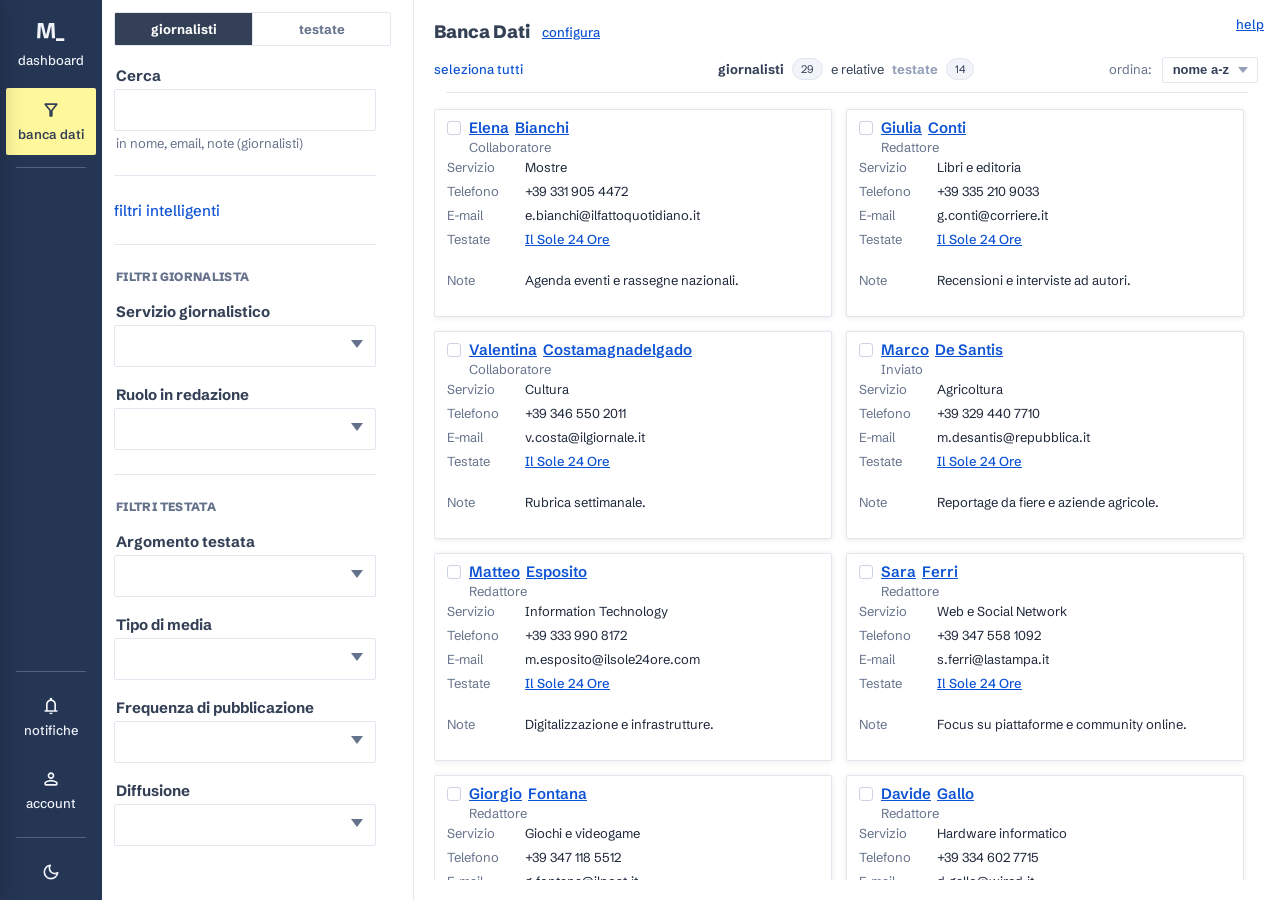
==== commit 02891151: "save" ====
--- a/proto-servizio/proto/index.html
+++ b/proto-servizio/proto/index.html
@@ -4,6 +4,7 @@
     <meta charset="UTF-8" />
     <meta name="viewport" content="width=device-width, initial-scale=1.0" />
     <title>M__</title>
+    <link rel="icon" href="icons/favicon.svg" type="image/svg+xml" />
     <script>
       window.__APP_EARLY_BOOT_MS = performance.now();
       (function applyPreBootViewClass() {
@@ -1778,18 +1779,20 @@
               >
                 <h1 class="main-title">Crea lista (futuro)</h1>
 
-                <label class="field-label" for="creaListaFuturoApiKey"
-                  >OpenAI API key</label
-                >
-                <div class="dropdown-input">
-                  <input
-                    class="chip-text-input"
-                    id="creaListaFuturoApiKey"
-                    type="password"
-                    autocomplete="off"
-                    placeholder="sk-..."
-                  />
-                </div>
+                <form autocomplete="off">
+                  <label class="field-label" for="creaListaFuturoApiKey"
+                    >OpenAI API key</label
+                  >
+                  <div class="dropdown-input">
+                    <input
+                      class="chip-text-input"
+                      id="creaListaFuturoApiKey"
+                      type="password"
+                      autocomplete="off"
+                      placeholder="sk-..."
+                    />
+                  </div>
+                </form>
 
                 <label class="field-label" for="creaListaFuturoComunicatoSelect"
                   >Comunicati Stampa</label
@@ -2546,14 +2549,9 @@
 
       const appState = loadAppState();
       const DEV_PERF_ENABLED = (() => {
-        const host = String(window.location.hostname || "").toLowerCase();
         const params = new URLSearchParams(window.location.search || "");
         if (params.get("perf") === "1") return true;
-        return (
-          window.location.protocol === "file:" ||
-          host === "localhost" ||
-          host === "127.0.0.1"
-        );
+        return false;
       })();
       const APP_BOOT_START_MS = performance.now();
       const logDevPerf = (label, extra = {}) => {
@@ -7399,6 +7397,24 @@
         }
       }
 
+      let shipmentRecipientsSaveTimeout = null;
+      function scheduleSaveShipmentRecipients() {
+        if (shipmentRecipientsSaveTimeout) {
+          window.clearTimeout(shipmentRecipientsSaveTimeout);
+          shipmentRecipientsSaveTimeout = null;
+        }
+        shipmentRecipientsSaveTimeout = window.setTimeout(() => {
+          shipmentRecipientsSaveTimeout = null;
+          applyShipmentSelectedRecipientJournalistIds(
+            Array.from(shipmentSelectedRecipientJournalistIds),
+            {
+              syncDropdown: false,
+              save: true,
+            },
+          );
+        }, 250);
+      }
+
       function renderShipmentSelectedListsChips() {
         if (!shipmentSelectedListsChips) return;
         shipmentSelectedListsChips.innerHTML = "";
@@ -7425,6 +7441,7 @@
               shipmentActiveRecipientListIds.add(listId);
             }
             renderShipmentSelectedListsChips();
+            syncShipmentRecipientCardsDisabledUI();
             scheduleRender();
           };
 
@@ -7442,6 +7459,50 @@
 
           shipmentSelectedListsChips.appendChild(chip);
         });
+      }
+
+      function syncShipmentRecipientCardsDisabledUI() {
+        if (appState.view !== "spedisci-lista") return;
+
+        const selectedShipmentLists = getShipmentSelectedRecipientLists();
+        const activeShipmentLists = getShipmentActiveRecipientLists();
+
+        const shipmentRecipientJournalistIds = new Set();
+        const shipmentActiveCardsJournalistIds = new Set();
+
+        selectedShipmentLists.forEach((list) => {
+          (list?.journalistIds || []).forEach((jid) => {
+            const safeId = String(jid || "").trim();
+            if (safeId) shipmentRecipientJournalistIds.add(safeId);
+          });
+        });
+        activeShipmentLists.forEach((list) => {
+          (list?.journalistIds || []).forEach((jid) => {
+            const safeId = String(jid || "").trim();
+            if (safeId) shipmentActiveCardsJournalistIds.add(safeId);
+          });
+        });
+        Array.from(shipmentSelectedRecipientJournalistIds).forEach((jid) => {
+          const safeId = String(jid || "").trim();
+          if (safeId) shipmentRecipientJournalistIds.add(safeId);
+        });
+
+        const disabledIds = new Set();
+        Array.from(shipmentRecipientJournalistIds).forEach((jid) => {
+          if (shipmentSelectedRecipientJournalistIds.has(jid)) return;
+          if (shipmentActiveCardsJournalistIds.has(jid)) return;
+          disabledIds.add(jid);
+        });
+        shipmentRecipientCardDisabledIds = disabledIds;
+
+        const scope = document.getElementById("cardsGrid") || document;
+        for (const card of scope.querySelectorAll(".card[data-jid]")) {
+          const jid = String(card.getAttribute("data-jid") || "").trim();
+          if (!jid) continue;
+          const isDisabled = shipmentRecipientCardDisabledIds.has(jid);
+          card.classList.toggle("is-disabled", isDisabled);
+          card.setAttribute("aria-disabled", isDisabled ? "true" : "false");
+        }
       }
 
       function getSpedizioneByName(name) {
@@ -7733,14 +7794,18 @@
 
         const selected = Array.isArray(selectedOptions) ? selectedOptions : [];
         let ids = selected
-          .map((option) => shipmentJournalistOptionToId.get(String(option || "")))
+          .map((option) =>
+            shipmentJournalistOptionToId.get(String(option || "")),
+          )
           .filter(Boolean);
         if (ids.length !== selected.length) {
           ensureShipmentRecipientsJournalistsDropdownFresh({
             syncSelection: false,
           });
           ids = selected
-            .map((option) => shipmentJournalistOptionToId.get(String(option || "")))
+            .map((option) =>
+              shipmentJournalistOptionToId.get(String(option || "")),
+            )
             .filter(Boolean);
         }
 
@@ -10145,7 +10210,6 @@
           return out;
         })();
 
-        const jid = getJournalistId(j);
         card.dataset.jid = jid;
         const isSelected = selectedJournalistIds.has(jid);
         if (isSelected) {
@@ -19908,87 +19972,3 @@
     </script>
   </body>
 </html>
-    </script>
-  </body>
-</html>
-            scheduleUpdateSelectedNameLayouts();
-          });
-          selectedPanelResizeObserver.observe(selectedPanel);
-        }
-
-        window.addEventListener("load", () => {
-          scheduleUpdateSelectedNameLayouts();
-        });
-
-        if (document.fonts && document.fonts.ready) {
-          document.fonts.ready.then(() => {
-            scheduleUpdateSelectedNameLayouts();
-          });
-        }
-      }
-
-      const navSidebar = document.querySelector(".nav-sidebar");
-      if (navSidebar) {
-        navSidebar.addEventListener("click", (e) => {
-          const link = e.target?.closest?.("a[data-view]");
-          if (!link) return;
-
-          e.preventDefault();
-          e.stopPropagation();
-
-          const viewId = link.getAttribute("data-view");
-          const v = normalizeViewId(viewId);
-          if (!v) return;
-
-          window.location.hash = `#${v}`;
-        });
-      }
-
-      window.addEventListener("hashchange", () => {
-        const requested = getViewFromHash();
-        if (requested && !ENABLED_VIEWS.has(requested)) {
-          window.location.hash = "#filtra";
-          return;
-        }
-
-        setActiveView(requested, { save: true });
-      });
-
-      const initialFromHash = getViewFromHash();
-      if (initialFromHash && !ENABLED_VIEWS.has(initialFromHash)) {
-        window.location.hash = "#filtra";
-      }
-      const initialView = initialFromHash || appState.view || "filtra";
-      setActiveView(initialView, { save: true });
-
-      updateHelpLinkVisibility();
-
-      const initialViewAlreadySchedulesRender =
-        initialView === "filtra" ||
-        initialView === "mailing-list" ||
-        initialView === "spedisci-lista";
-      logDevPerf("before-initial-scheduleRender", {
-        initialView: String(initialView || ""),
-        skipped: initialViewAlreadySchedulesRender,
-      });
-      if (!initialViewAlreadySchedulesRender) {
-        scheduleRender();
-      }
-    </script>
-  </body>
-</html>
-    </script>
-  </body>
-</html>
-        initialView: String(initialView || ""),
-        skipped: initialViewAlreadySchedulesRender,
-      });
-      if (!initialViewAlreadySchedulesRender) {
-        scheduleRender();
-      }
-    </script>
-  </body>
-</html>
-    </script>
-  </body>
-</html>
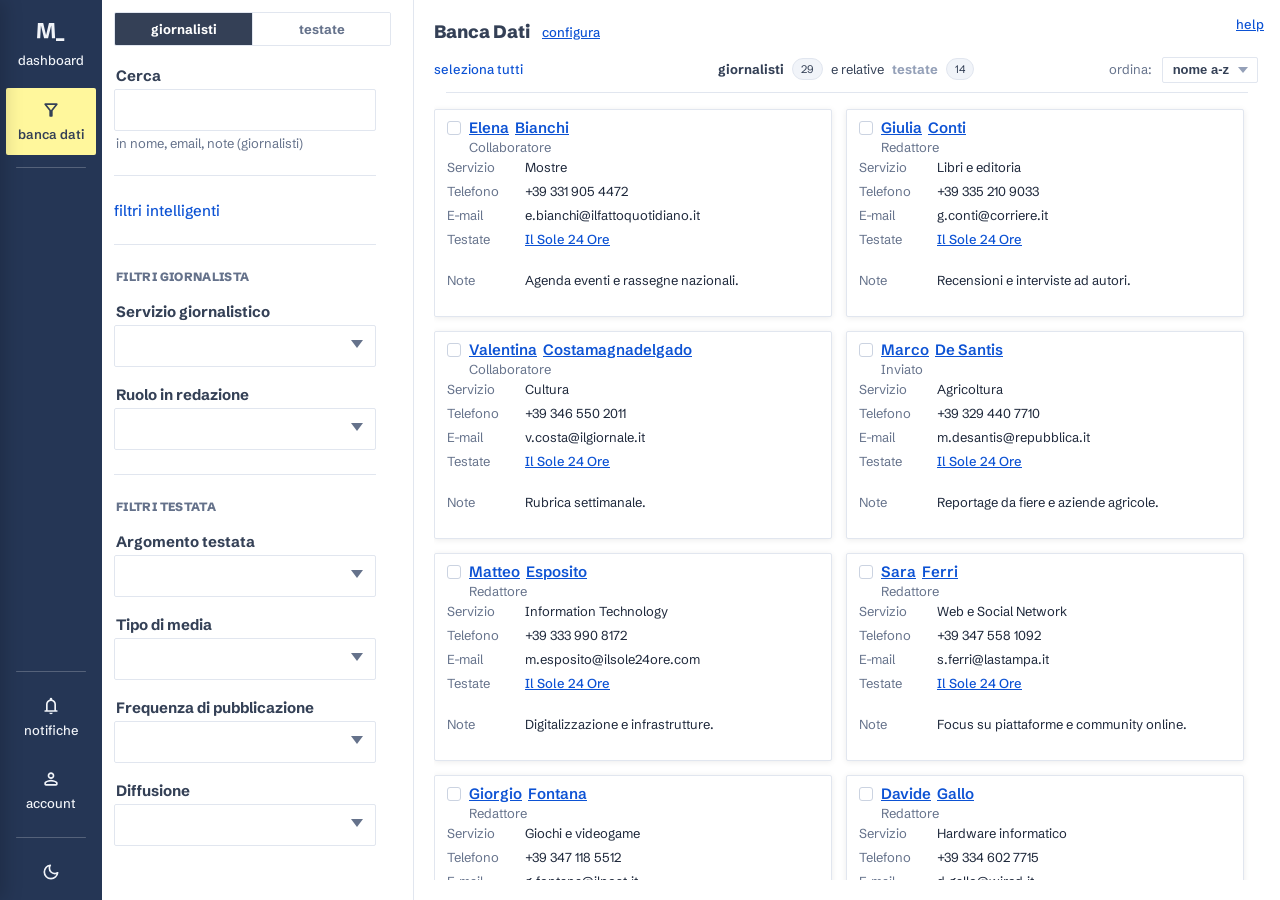
==== commit 30a32e3b: "save" ====
--- a/proto-servizio/proto/index.html
+++ b/proto-servizio/proto/index.html
@@ -2441,7 +2441,20 @@
       </div>
     </div>
 
-    <script src="./generated/data.js"></script>
+    <script>
+      (function loadProtoDataScript() {
+        const params = new URLSearchParams(window.location.search || "");
+        const useBig = params.get("big") === "1";
+        const primarySrc = useBig
+          ? "./generated/data.js"
+          : "./generated/data.small.js";
+        document.write(`<script src="${primarySrc}"><\/script>`);
+        if (useBig) return;
+        document.write(
+          '<script>if(!window.__PROTO_DATA__){document.write("<script src=\\"./generated/data.js\\"><\\/script>");}<\/script>',
+        );
+      })();
+    </script>
     <script>
       const APP_STORAGE_KEY = "proto-servizio-app-state-v1";
 
@@ -2631,6 +2644,10 @@
           .toLowerCase();
         if (v === "dark") return "dark";
         return "light";
+      }
+
+      function normalizeId(value) {
+        return String(value || "").trim();
       }
 
       if (typeof appState.ui.theme !== "string") {
@@ -4741,6 +4758,13 @@
           .replace(/\s+/g, " ");
       }
 
+      function normalizeFilterValue(value) {
+        return String(value ?? "")
+          .trim()
+          .toLowerCase()
+          .replace(/\s+/g, " ");
+      }
+
       function inferTestataArgomento(nome) {
         const n = String(nome || "")
           .trim()
@@ -5890,6 +5914,34 @@
         for (const j of __generated.journalists) {
           journalists.push(j);
         }
+
+        (function sanitizePersistedMailingLists() {
+          if (!Array.isArray(appState?.mailingLists) || !journalists.length) {
+            return;
+          }
+          const allowed = new Set(
+            (journalists || [])
+              .map((j) => normalizeId(getJournalistId(j)))
+              .filter(Boolean),
+          );
+
+          for (const list of appState.mailingLists) {
+            if (!list || typeof list !== "object") continue;
+            if (!Array.isArray(list.journalistIds)) continue;
+            const next = [];
+            const seen = new Set();
+            for (const raw of list.journalistIds) {
+              const jid = normalizeId(raw);
+              if (!jid) continue;
+              if (!allowed.has(jid)) continue;
+              if (seen.has(jid)) continue;
+              seen.add(jid);
+              next.push(jid);
+            }
+            list.journalistIds = next;
+          }
+          saveAppState(appState);
+        })();
 
         __initFiltersDataForBootstrap()
           .then(() => {
@@ -7317,10 +7369,17 @@
         const prevSelected = new Set(shipmentSelectedRecipientListIds);
         const next = new Set(
           (Array.isArray(ids) ? ids : [])
-            .map((id) => String(id || "").trim())
+            .map((id) => normalizeId(id))
             .filter((id) => !!getMailingListById(id)),
         );
         shipmentSelectedRecipientListIds = next;
+
+        if (shipmentRecipientsListsDropdown?.container) {
+          shipmentRecipientsListsDropdown.container.classList.toggle(
+            "has-active-filter",
+            next.size > 0,
+          );
+        }
 
         const nextActive = new Set();
         Array.from(next).forEach((id) => {
@@ -7358,7 +7417,7 @@
         const { syncDropdown = true, save = false } = options;
         const next = new Set(
           (Array.isArray(ids) ? ids : [])
-            .map((id) => String(id || "").trim())
+            .map((id) => normalizeId(id))
             .filter(Boolean),
         );
         shipmentSelectedRecipientJournalistIds = next;
@@ -7421,7 +7480,7 @@
 
         const selectedLists = getShipmentSelectedRecipientLists();
         selectedLists.forEach((list) => {
-          const listId = String(list?.id || "").trim();
+          const listId = normalizeId(list?.id);
           const isActive = shipmentActiveRecipientListIds.has(listId);
           const chip = document.createElement("span");
           chip.className = `chip shipment-list-chip${isActive ? "" : " is-off"}`;
@@ -7472,18 +7531,18 @@
 
         selectedShipmentLists.forEach((list) => {
           (list?.journalistIds || []).forEach((jid) => {
-            const safeId = String(jid || "").trim();
+            const safeId = normalizeId(jid);
             if (safeId) shipmentRecipientJournalistIds.add(safeId);
           });
         });
         activeShipmentLists.forEach((list) => {
           (list?.journalistIds || []).forEach((jid) => {
-            const safeId = String(jid || "").trim();
+            const safeId = normalizeId(jid);
             if (safeId) shipmentActiveCardsJournalistIds.add(safeId);
           });
         });
         Array.from(shipmentSelectedRecipientJournalistIds).forEach((jid) => {
-          const safeId = String(jid || "").trim();
+          const safeId = normalizeId(jid);
           if (safeId) shipmentRecipientJournalistIds.add(safeId);
         });
 
@@ -7497,7 +7556,7 @@
 
         const scope = document.getElementById("cardsGrid") || document;
         for (const card of scope.querySelectorAll(".card[data-jid]")) {
-          const jid = String(card.getAttribute("data-jid") || "").trim();
+          const jid = normalizeId(card.getAttribute("data-jid"));
           if (!jid) continue;
           const isDisabled = shipmentRecipientCardDisabledIds.has(jid);
           card.classList.toggle("is-disabled", isDisabled);
@@ -9168,9 +9227,7 @@
         const uniqueName = computeUniqueSpedizioneName(baseName);
         const shipment = {
           name: uniqueName,
-          journalistIds: Array.isArray(list.journalistIds)
-            ? Array.from(list.journalistIds)
-            : [],
+          journalistIds: [],
           createdAt: Date.now(),
           sourceMailingListId: String(list.id || "").trim(),
         };
@@ -9267,6 +9324,16 @@
         activeSpedizioneRef = created || null;
         appState.activeSpedizioneSourceListId = String(list.id || "");
         appState.activeSpedizioneName = String(created?.name || "");
+
+        applyShipmentSelectedRecipientJournalistIds([], {
+          syncDropdown: true,
+          save: false,
+        });
+        applyShipmentSelectedRecipientListIds([String(list.id || "").trim()], {
+          save: false,
+          syncDropdown: true,
+        });
+
         saveAppState(appState);
         renderDashboardSpedizioni();
         window.location.hash = "#spedisci-lista";
@@ -10032,7 +10099,7 @@
         card.dataset.servizio = j.servizio;
         card.dataset.ruolo = j.ruolo;
 
-        const jid = String(getJournalistId(j) || "").trim();
+        const jid = normalizeId(getJournalistId(j));
         if (
           jid &&
           appState.view === "spedisci-lista" &&
@@ -18821,6 +18888,19 @@
           return h.includes(q);
         };
 
+        const selectedTestataArgomentiNorm = new Set(
+          selectedTestataArgomenti.map((x) => normalizeFilterValue(x)),
+        );
+        const selectedTestataTipoMediaNorm = new Set(
+          selectedTestataTipoMedia.map((x) => normalizeFilterValue(x)),
+        );
+        const selectedTestataFrequenzeNorm = new Set(
+          selectedTestataFrequenze.map((x) => normalizeFilterValue(x)),
+        );
+        const selectedTestataDiffusioniNorm = new Set(
+          selectedTestataDiffusioni.map((x) => normalizeFilterValue(x)),
+        );
+
         const matchesJournalist = (j) => {
           const serviceOk =
             !servicesActive || selectedServices.includes(j.servizio);
@@ -18836,26 +18916,40 @@
           const testataArgomentoOk =
             !testataArgomentoActive ||
             testateObjs.some((t) =>
-              selectedTestataArgomenti.includes(String(t?.argomento || "")),
+              selectedTestataArgomentiNorm.has(
+                normalizeFilterValue(String(t?.argomento || "")),
+              ),
             );
           const testataTipoMediaOk =
             !testataTipoMediaActive ||
             testateObjs.some((t) =>
-              selectedTestataTipoMedia.includes(
-                String(t?.tipoMedia?.child || ""),
-              ),
+              (() => {
+                const child = normalizeFilterValue(
+                  String(t?.tipoMedia?.child || ""),
+                );
+                const parent = normalizeFilterValue(
+                  String(t?.tipoMedia?.parent || ""),
+                );
+                if (child && selectedTestataTipoMediaNorm.has(child))
+                  return true;
+                if (parent && selectedTestataTipoMediaNorm.has(parent))
+                  return true;
+                return false;
+              })(),
             );
           const testataFrequenzaOk =
             !testataFrequenzaActive ||
             testateObjs.some((t) =>
-              selectedTestataFrequenze.includes(
-                String(t?.frequenzaPubblicazione || ""),
+              selectedTestataFrequenzeNorm.has(
+                normalizeFilterValue(String(t?.frequenzaPubblicazione || "")),
               ),
             );
           const testataDiffusioneOk =
             !testataDiffusioneActive ||
             testateObjs.some((t) =>
-              selectedTestataDiffusioni.includes(String(t?.diffusione || "")),
+              selectedTestataDiffusioniNorm.has(
+                normalizeFilterValue(String(t?.diffusione || "")),
+              ),
             );
 
           const fullName = `${j.nome} ${j.cognome}`.toLowerCase();
@@ -19969,6 +20063,192 @@
       if (!initialViewAlreadySchedulesRender) {
         scheduleRender();
       }
+
+      function initDevSmokePanel() {
+        const params = new URLSearchParams(window.location.search || "");
+        if (params.get("dev") !== "1") return;
+
+        const panel = document.createElement("div");
+        panel.id = "devSmokePanel";
+        panel.style.cssText =
+          "position:fixed;right:12px;bottom:12px;z-index:99999;background:rgba(20,20,20,.92);color:#fff;padding:10px 10px;border-radius:10px;font:12px/1.3 system-ui;min-width:220px;box-shadow:0 10px 30px rgba(0,0,0,.35);";
+
+        const title = document.createElement("div");
+        title.textContent = "Dev smoke";
+        title.style.cssText = "font-weight:600;margin-bottom:8px;";
+        panel.appendChild(title);
+
+        const out = document.createElement("pre");
+        out.style.cssText =
+          "white-space:pre-wrap;margin:8px 0 0 0;max-height:180px;overflow:auto;opacity:.9;";
+
+        const logLine = (s) => {
+          out.textContent = `${s}\n${out.textContent || ""}`;
+        };
+
+        const waitFor = (predicate, timeoutMs = 2000) => {
+          const start = performance.now();
+          return new Promise((resolve) => {
+            const tick = () => {
+              let ok = false;
+              try {
+                ok = !!predicate();
+              } catch (_) {
+                ok = false;
+              }
+              if (ok) return resolve(true);
+              if (performance.now() - start > timeoutMs) return resolve(false);
+              requestAnimationFrame(tick);
+            };
+            tick();
+          });
+        };
+
+        const runCheck = async (name, fn) => {
+          logLine(`> ${name}`);
+          try {
+            const res = await fn();
+            logLine(res ? `OK ${name}` : `WARN ${name}`);
+          } catch (e) {
+            logLine(`FAIL ${name}: ${String(e)}`);
+          }
+        };
+
+        const makeBtn = (label, onClick) => {
+          const b = document.createElement("button");
+          b.type = "button";
+          b.textContent = label;
+          b.style.cssText =
+            "display:block;width:100%;margin:6px 0;padding:6px 8px;border-radius:8px;border:1px solid rgba(255,255,255,.18);background:rgba(255,255,255,.08);color:#fff;cursor:pointer;text-align:left;";
+          b.addEventListener("click", (e) => {
+            e.preventDefault();
+            e.stopPropagation();
+            onClick();
+          });
+          return b;
+        };
+
+        panel.appendChild(
+          makeBtn("boot", () =>
+            runCheck("boot", async () => {
+              const okData =
+                Array.isArray(journalists) && journalists.length > 0;
+              const okView = !!normalizeViewId(appState?.view);
+              return okData && okView;
+            }),
+          ),
+        );
+
+        panel.appendChild(
+          makeBtn("filtra", () =>
+            runCheck("filtra", async () => {
+              setActiveView("filtra", { save: false });
+              const ok = await waitFor(
+                () => document.querySelectorAll(".card[data-jid]").length > 0,
+                2500,
+              );
+              return ok;
+            }),
+          ),
+        );
+
+        panel.appendChild(
+          makeBtn("filtra: testata filters", () =>
+            runCheck("filtra: testata filters", async () => {
+              setActiveView("filtra", { save: false });
+              setMainMode("giornalisti");
+              handleModeSwitch("giornalisti");
+              clearAllFilters();
+
+              if (
+                testataDiffusioneDropdown?.originalOptions?.includes(
+                  "Nazionale",
+                )
+              ) {
+                testataDiffusioneDropdown.toggleOption("Nazionale");
+              }
+
+              const ok = await waitFor(
+                () => document.querySelectorAll(".card[data-jid]").length > 0,
+                2500,
+              );
+              return ok;
+            }),
+          ),
+        );
+
+        panel.appendChild(
+          makeBtn("spedisci-lista", () =>
+            runCheck("spedisci-lista", async () => {
+              setActiveView("spedisci-lista", { save: false });
+              const ok = await waitFor(
+                () =>
+                  document.body.classList.contains("is-spedisci-lista-view"),
+                800,
+              );
+              return ok;
+            }),
+          ),
+        );
+
+        panel.appendChild(
+          makeBtn("spedisci-lista: from list", () =>
+            runCheck("spedisci-lista: from list", async () => {
+              const source = Array.isArray(journalists) ? journalists : [];
+              if (source.length < 2) return false;
+
+              const a = source[0];
+              const b = source[1];
+              const jidA = getJournalistId(a);
+              const jidB = getJournalistId(b);
+              if (!jidA || !jidB) return false;
+
+              const listId = `__dev-list-${Date.now()}-${Math.floor(
+                Math.random() * 1_000_000,
+              )}`;
+              const listName = `__dev list ${listId}`;
+
+              if (!Array.isArray(appState.mailingLists)) {
+                appState.mailingLists = [];
+              }
+              appState.mailingLists.unshift({
+                id: listId,
+                name: listName,
+                journalistIds: [jidA, jidB],
+                createdAt: Date.now(),
+              });
+              appState.activeMailingListId = listId;
+              saveAppState(appState);
+
+              openSpedisciListaView();
+
+              const okCards = await waitFor(
+                () => document.querySelectorAll(".card[data-jid]").length > 0,
+                2500,
+              );
+              if (!okCards) return false;
+
+              const listFilterOk =
+                shipmentRecipientsListsDropdown?.container?.classList?.contains(
+                  "has-active-filter",
+                ) && shipmentSelectedRecipientListIds.has(listId);
+
+              const journalistFilterOk =
+                !shipmentRecipientsJournalistsDropdown?.container?.classList?.contains(
+                  "has-active-filter",
+                ) && shipmentSelectedRecipientJournalistIds.size === 0;
+
+              return !!listFilterOk && !!journalistFilterOk;
+            }),
+          ),
+        );
+
+        panel.appendChild(out);
+        document.body.appendChild(panel);
+        logLine("ready (?dev=1)");
+      }
+
+      initDevSmokePanel();
     </script>
   </body>
 </html>
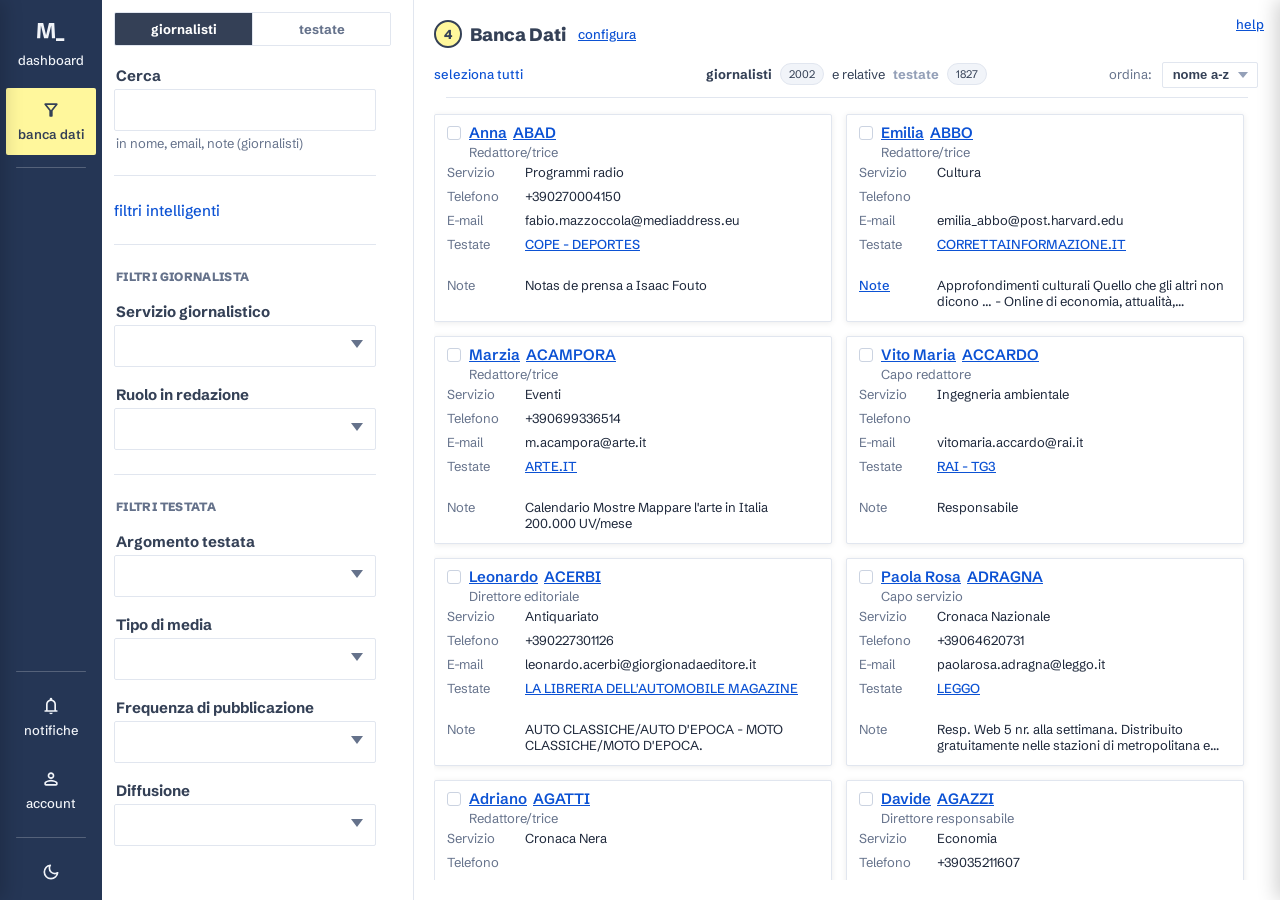
==== commit 6c14c518: "save" ====
--- a/proto-servizio/proto/index.html
+++ b/proto-servizio/proto/index.html
@@ -182,6 +182,7 @@
             <div class="sidebar-filters-scroll">
               <div id="shipmentRecipientsSection" style="display: none">
                 <div class="sidebar-section-title-row">
+                  <span class="c-step-badge is-done" aria-hidden="true">1</span>
                   <div class="sidebar-section-title">Destinatari</div>
                   <span class="pill" id="shipmentRecipientsCountPill">0</span>
                 </div>
@@ -298,16 +299,23 @@
                   </div>
                 </div>
 
-                <a
-                  href="#"
-                  class="c-link c-link--action"
-                  id="shipmentAiSuggestionsLink"
-                  >suggerimenti</a
+                <div
+                  class="shipment-ai-suggestions-row"
+                  id="shipmentAiSuggestionsRow"
                 >
+                  <span class="c-step-badge is-warn" aria-hidden="true">5</span>
+                  <a
+                    href="#"
+                    class="c-link c-link--action"
+                    id="shipmentAiSuggestionsLink"
+                    >suggerimenti</a
+                  >
+                </div>
 
                 <hr class="sidebar-separator" />
 
                 <div class="sidebar-section-title-row">
+                  <span class="c-step-badge is-done" aria-hidden="true">2</span>
                   <div class="sidebar-section-title">Comunicato stampa</div>
                   <a
                     href="#"
@@ -374,8 +382,12 @@
 
                 <hr class="sidebar-separator" />
 
-                <div class="sidebar-section-title" style="margin-top: 18px">
-                  Mittente
+                <div
+                  class="sidebar-section-title sidebar-section-title-with-step"
+                  style="margin-top: 18px"
+                >
+                  <span class="c-step-badge is-done" aria-hidden="true">3</span>
+                  <span>Mittente</span>
                 </div>
 
                 <div class="dropdown-container" style="margin-bottom: 16px">
@@ -420,8 +432,12 @@
 
                 <hr class="sidebar-separator" />
 
-                <div class="sidebar-section-title" style="margin-top: 18px">
-                  Spedisci
+                <div
+                  class="sidebar-section-title sidebar-section-title-with-step"
+                  style="margin-top: 18px"
+                >
+                  <span class="c-step-badge" aria-hidden="true">6</span>
+                  <span>Spedisci</span>
                 </div>
 
                 <div class="dropdown-container" style="margin-bottom: 14px">
@@ -922,7 +938,129 @@
           </aside>
 
           <main class="main">
-            <div class="main-header">
+            <div class="top-steps-bar" id="shipmentTopStepsBar">
+              <div class="top-steps-bar__group">
+                <div class="top-steps-bar__title">obbligatori</div>
+                <ol class="top-steps-bar__list">
+                  <li class="top-steps-bar__item">
+                    <span class="top-steps-bar__dot is-done" aria-hidden="true"
+                      >1</span
+                    >
+                    <span class="top-steps-bar__label"
+                      >aggiungi destinatari</span
+                    >
+                  </li>
+                  <li class="top-steps-bar__item">
+                    <span class="top-steps-bar__dot is-done" aria-hidden="true"
+                      >2</span
+                    >
+                    <span class="top-steps-bar__label"
+                      >aggiungi comunicato</span
+                    >
+                  </li>
+                  <li class="top-steps-bar__item">
+                    <span class="top-steps-bar__dot is-done" aria-hidden="true"
+                      >3</span
+                    >
+                    <span class="top-steps-bar__label">aggiungi mittente</span>
+                  </li>
+                </ol>
+              </div>
+
+              <div class="top-steps-bar__group">
+                <div class="top-steps-bar__title">opzionali (consigliati)</div>
+                <ol class="top-steps-bar__list">
+                  <li class="top-steps-bar__item">
+                    <span class="top-steps-bar__dot is-warn" aria-hidden="true"
+                      >4</span
+                    >
+                    <span class="top-steps-bar__label">ottimizza oggetto</span>
+                  </li>
+                  <li class="top-steps-bar__item">
+                    <span class="top-steps-bar__dot is-warn" aria-hidden="true"
+                      >5</span
+                    >
+                    <span class="top-steps-bar__label"
+                      >ottimizza destinatari</span
+                    >
+                  </li>
+                </ol>
+              </div>
+
+              <div class="top-steps-bar__group top-steps-bar__group--end">
+                <div class="top-steps-bar__title">&nbsp;</div>
+                <ol class="top-steps-bar__list">
+                  <li class="top-steps-bar__item">
+                    <span class="top-steps-bar__dot" aria-hidden="true">6</span>
+                    <span class="top-steps-bar__label">spedisci</span>
+                  </li>
+                </ol>
+              </div>
+            </div>
+
+            <div
+              class="shipment-optimize-recipients"
+              id="shipmentOptimizeRecipients"
+            >
+              <span class="c-step-badge is-warn" aria-hidden="true">5</span>
+              <div class="shipment-optimize-recipients__box">
+                <span
+                  class="shipment-optimize-recipients__icon"
+                  aria-hidden="true"
+                  >!</span
+                >
+                <div class="shipment-optimize-recipients__text">
+                  Hai aggiunto più di 2 destinatari per alcune redazioni. Riduci
+                  per evitare spam e migliorare l'efficacia dell'invio.
+                </div>
+                <a
+                  href="#"
+                  class="shipment-optimize-recipients__action"
+                  id="shipmentOptimizeRecipientsLink"
+                  >ottimizza</a
+                >
+                <button
+                  type="button"
+                  class="shipment-optimize-recipients__close"
+                  id="shipmentOptimizeRecipientsClose"
+                  aria-label="Chiudi"
+                >
+                  ×
+                </button>
+                <div
+                  class="shipment-optimize-recipients__counter"
+                  aria-label="Numero warning"
+                >
+                  <span
+                    class="shipment-optimize-recipients__counter-value"
+                    id="shipmentOptimizeRecipientsCounterValue"
+                    >3</span
+                  >
+                  <div class="shipment-optimize-recipients__counter-arrows">
+                    <button
+                      type="button"
+                      class="shipment-optimize-recipients__counter-btn"
+                      aria-label="warning precedente"
+                      id="shipmentOptimizeRecipientsCounterPrev"
+                    >
+                      ▲
+                    </button>
+                    <button
+                      type="button"
+                      class="shipment-optimize-recipients__counter-btn"
+                      aria-label="warning successivo"
+                      id="shipmentOptimizeRecipientsCounterNext"
+                    >
+                      ▼
+                    </button>
+                  </div>
+                </div>
+              </div>
+            </div>
+
+            <div id="viewFiltraMainHeaderHome"></div>
+
+            <div class="main-header" id="viewFiltraMainHeader">
               <div>
                 <div class="main-header-row">
                   <div class="main-header-left">
@@ -932,9 +1070,15 @@
                         id="mainTitleIcon"
                         aria-hidden="true"
                       ></span>
-                      <span class="sidebar-section-title shipment-title-prefix"
-                        >oggetto</span
-                      >
+                      <span class="shipment-title-prefix-wrap">
+                        <span class="c-step-badge is-warn" aria-hidden="true"
+                          >4</span
+                        >
+                        <span
+                          class="sidebar-section-title shipment-title-prefix"
+                          >oggetto</span
+                        >
+                      </span>
                       <h1
                         class="main-title shipment-title-display"
                         id="mainTitle"
@@ -2157,6 +2301,25 @@
         </button>
       </div>
       <div class="testata-panel-body" id="testataPanelBody"></div>
+    </aside>
+
+    <div class="dup-overlay" id="dupOverlay" aria-hidden="true"></div>
+    <aside class="dup-panel" id="dupPanel" aria-hidden="true">
+      <div class="dup-panel-header">
+        <div class="dup-panel-header-content">
+          <p class="dup-panel-title" id="dupPanelTitle">Possibile duplicato</p>
+          <span class="dup-panel-subtitle" id="dupPanelSubtitle"></span>
+        </div>
+        <button
+          type="button"
+          class="dup-panel-close"
+          id="dupPanelClose"
+          aria-label="Chiudi"
+        >
+          ×
+        </button>
+      </div>
+      <div class="dup-panel-body" id="dupPanelBody"></div>
     </aside>
 
     <div
@@ -4641,6 +4804,16 @@
           testata: "Gambero Rosso",
           note: "Vendemmia e territorio.",
         },
+        {
+          nome: "Luca",
+          cognome: "Rinaldi",
+          ruolo: "Redattore",
+          servizio: "Agricoltura e filiera",
+          telefono: "+39 333 120 4451",
+          email: "l.rinaldi@ilgiorno.it",
+          testata: "Il Giorno",
+          note: "Inserito da utente — possibile duplicato.",
+        },
       ];
 
       function normalizeRole(value) {
@@ -5914,6 +6087,32 @@
         for (const j of __generated.journalists) {
           journalists.push(j);
         }
+
+        journalists.push(
+          {
+            id: "mock_lrinaldi_1",
+            nome: "Luca",
+            cognome: "Rinaldi",
+            ruolo: "Capo redattore",
+            servizio: "Politica agraria",
+            telefono: "+39 333 120 4451",
+            email: "l.rinaldi@ilgiorno.it",
+            testate: ["Il Giorno", "ANSA"],
+            testata: "Il Giorno",
+            note: "Segue ministeri e politiche del territorio. Tiene i contatti con associazioni e consorzi, copre dossier su PAC, fondi e misure di sostegno; monitora anche crisi di settore e tavoli tecnici con aggiornamenti frequenti.",
+          },
+          {
+            id: "mock_lrinaldi_2",
+            nome: "Luca",
+            cognome: "Rinaldi",
+            ruolo: "Redattore",
+            servizio: "Agricoltura e filiera",
+            telefono: "+39 333 120 4451",
+            email: "l.rinaldi@ilgiorno.it",
+            testata: "Il Giorno",
+            note: "Inserito da utente — possibile duplicato.",
+          },
+        );
 
         (function sanitizePersistedMailingLists() {
           if (!Array.isArray(appState?.mailingLists) || !journalists.length) {
@@ -6442,6 +6641,15 @@
       const shipmentSelectedListsChips = document.getElementById(
         "shipmentSelectedListsChips",
       );
+      const viewFiltraMainHeader = document.getElementById(
+        "viewFiltraMainHeader",
+      );
+      const viewFiltraMainHeaderHome = document.getElementById(
+        "viewFiltraMainHeaderHome",
+      );
+      const shipmentOptimizeRecipients = document.getElementById(
+        "shipmentOptimizeRecipients",
+      );
       const shipmentCardsColumn = document.getElementById(
         "shipmentCardsColumn",
       );
@@ -10595,6 +10803,13 @@
       const testataPanelBody = document.getElementById("testataPanelBody");
       const testataPanelClose = document.getElementById("testataPanelClose");
 
+      const dupOverlay = document.getElementById("dupOverlay");
+      const dupPanel = document.getElementById("dupPanel");
+      const dupPanelTitle = document.getElementById("dupPanelTitle");
+      const dupPanelSubtitle = document.getElementById("dupPanelSubtitle");
+      const dupPanelBody = document.getElementById("dupPanelBody");
+      const dupPanelClose = document.getElementById("dupPanelClose");
+
       const chooseDatabaseLink = document.getElementById("chooseDatabaseLink");
 
       const selectAllLink = document.getElementById("selectAllLink");
@@ -13174,6 +13389,226 @@
         testataPanel.setAttribute("aria-hidden", "false");
       }
 
+      /* ===== Duplicate detection ===== */
+
+      var dismissedDuplicates = new Set();
+      var duplicatePanelCurrentJid = "";
+
+      function getMockDuplicates(jid) {
+        const j = (journalists || []).find((x) => getJournalistId(x) === jid);
+        if (!j) return [];
+
+        const firstName = String(j?.nome || "").trim().toLowerCase();
+        const lastName = String(j?.cognome || "").trim().toLowerCase();
+        const email = String(j?.email || "").trim().toLowerCase();
+        const tel = String(j?.tel || "").trim();
+
+        const candidates = (journalists || []).filter((x) => {
+          const xId = getJournalistId(x);
+          if (xId === jid) return false;
+          const xFirst = String(x?.nome || "").trim().toLowerCase();
+          const xLast = String(x?.cognome || "").trim().toLowerCase();
+          const xEmail = String(x?.email || "").trim().toLowerCase();
+          const xTel = String(x?.tel || "").trim();
+
+          if (email && xEmail && email === xEmail) return true;
+          if (firstName && lastName && xFirst === firstName && xLast === lastName)
+            return true;
+          if (tel && xTel && tel === xTel) return true;
+          return false;
+        });
+
+        return candidates.slice(0, 3).map((x) => {
+          const xId = getJournalistId(x);
+          const reasons = [];
+          if (
+            email &&
+            String(x?.email || "").trim().toLowerCase() === email
+          )
+            reasons.push("stessa e-mail");
+          if (
+            firstName &&
+            lastName &&
+            String(x?.nome || "").trim().toLowerCase() === firstName &&
+            String(x?.cognome || "").trim().toLowerCase() === lastName
+          )
+            reasons.push("stesso nome e cognome");
+          if (tel && String(x?.tel || "").trim() === tel)
+            reasons.push("stesso telefono");
+          return { journalist: x, id: xId, reasons };
+        });
+      }
+
+      function getActiveDuplicates(jid) {
+        const all = getMockDuplicates(jid);
+        return all.filter((d) => !dismissedDuplicates.has(jid + "::" + d.id));
+      }
+
+      function closeDupPanel() {
+        if (!dupPanel || !dupOverlay) return;
+        dupPanel.classList.remove("show");
+        dupOverlay.classList.remove("show");
+        dupPanel.setAttribute("aria-hidden", "true");
+        dupOverlay.setAttribute("aria-hidden", "true");
+        duplicatePanelCurrentJid = "";
+      }
+
+      function openDupPanel(duplicateEntry) {
+        if (!dupPanel || !dupOverlay || !duplicateEntry) return;
+        const dj = duplicateEntry.journalist;
+        const dId = duplicateEntry.id;
+
+        duplicatePanelCurrentJid = dId;
+
+        if (dupPanelTitle)
+          dupPanelTitle.textContent = "Possibile duplicato";
+        if (dupPanelSubtitle)
+          dupPanelSubtitle.textContent = duplicateEntry.reasons.join(", ");
+
+        dupPanelBody.innerHTML = "";
+
+        const card = document.createElement("div");
+        card.className = "dup-card";
+
+        const name = document.createElement("p");
+        name.className = "dup-card__name";
+        name.textContent = `${dj?.nome || ""} ${dj?.cognome || ""}`.trim();
+        card.appendChild(name);
+
+        const reason = document.createElement("div");
+        reason.className = "dup-card__match-reason";
+        reason.textContent = `Corrispondenza: ${duplicateEntry.reasons.join(", ")}`;
+        card.appendChild(reason);
+
+        const fields = [
+          { label: "E-mail", value: dj?.email },
+          { label: "Telefono", value: dj?.tel },
+          { label: "Testata", value: Array.isArray(dj?.testate) ? dj.testate.join(", ") : dj?.testata },
+          { label: "Ruolo", value: dj?.ruolo },
+          { label: "Servizio", value: dj?.servizio },
+        ];
+
+        for (const f of fields) {
+          const val = String(f.value || "").trim();
+          if (!val) continue;
+          const field = document.createElement("div");
+          field.className = "dup-card__field";
+          const lbl = document.createElement("span");
+          lbl.className = "dup-card__field-label";
+          lbl.textContent = f.label;
+          const vlu = document.createElement("span");
+          vlu.className = "dup-card__field-value";
+          vlu.textContent = val;
+          field.appendChild(lbl);
+          field.appendChild(vlu);
+          card.appendChild(field);
+        }
+
+        dupPanelBody.appendChild(card);
+
+        dupOverlay.classList.add("show");
+        dupPanel.classList.add("show");
+        dupOverlay.setAttribute("aria-hidden", "false");
+        dupPanel.setAttribute("aria-hidden", "false");
+      }
+
+      function createDuplicateBanner(jid) {
+        const duplicates = getActiveDuplicates(jid);
+        if (!duplicates.length) return null;
+
+        const banner = document.createElement("div");
+        banner.className = "dup-banner";
+        banner.setAttribute("data-dup-banner", "");
+
+        const main = document.createElement("div");
+        main.className = "dup-banner__main";
+
+        const icon = document.createElement("span");
+        icon.className = "dup-banner__icon";
+        icon.textContent = "!";
+        icon.setAttribute("aria-hidden", "true");
+
+        const text = document.createElement("span");
+        text.className = "dup-banner__text";
+        const count = duplicates.length;
+        text.innerHTML =
+          count === 1
+            ? "<strong>Possibile duplicato:</strong> questa scheda sembra corrispondere a una scheda già in banca dati."
+            : `<strong>Possibile duplicato:</strong> questa scheda sembra corrispondere a ${count} schede già in banca dati.`;
+
+        const seeLink = document.createElement("a");
+        seeLink.href = "#";
+        seeLink.className = "c-link c-link--action dup-banner__link";
+        seeLink.textContent = "vedi scheda";
+
+        seeLink.addEventListener("click", (e) => {
+          e.preventDefault();
+          e.stopPropagation();
+          openDupPanel(duplicates[0]);
+          banner.classList.add("is-expanded");
+        });
+
+        main.appendChild(icon);
+        main.appendChild(text);
+        main.appendChild(seeLink);
+        banner.appendChild(main);
+
+        const actions = document.createElement("div");
+        actions.className = "dup-banner__actions";
+
+        const mergeLink = document.createElement("a");
+        mergeLink.href = "#";
+        mergeLink.className = "c-link c-link--action dup-banner__action";
+        mergeLink.textContent = "unisci";
+        mergeLink.addEventListener("click", (e) => {
+          e.preventDefault();
+          e.stopPropagation();
+          banner.classList.add("is-dismissed");
+          closeDupPanel();
+        });
+
+        const notDupLink = document.createElement("a");
+        notDupLink.href = "#";
+        notDupLink.className = "c-link c-link--action dup-banner__action";
+        notDupLink.textContent = "non è un duplicato";
+        notDupLink.addEventListener("click", (e) => {
+          e.preventDefault();
+          e.stopPropagation();
+          for (const d of duplicates) {
+            dismissedDuplicates.add(jid + "::" + d.id);
+          }
+          banner.classList.add("is-dismissed");
+          closeDupPanel();
+        });
+
+        actions.appendChild(mergeLink);
+        actions.appendChild(notDupLink);
+        banner.appendChild(actions);
+
+        const helpText = document.createElement("p");
+        helpText.className = "dup-banner__help-text";
+        helpText.textContent =
+          "Criteri di unione schede: lorem ipsum.";
+        banner.appendChild(helpText);
+
+        return banner;
+      }
+
+      if (dupPanelClose) {
+        dupPanelClose.addEventListener("click", (e) => {
+          e.preventDefault();
+          e.stopPropagation();
+          closeDupPanel();
+        });
+      }
+
+      if (dupOverlay) {
+        dupOverlay.addEventListener("click", (e) => {
+          e.preventDefault();
+          closeDupPanel();
+        });
+      }
+
       function openJournalistPanel(journalistName) {
         if (testataPanelTitle) testataPanelTitle.textContent = "Giornalista";
         testataPanelBody.innerHTML = "";
@@ -15124,6 +15559,9 @@
 
           grid.appendChild(mainCol);
 
+          const dupBanner = createDuplicateBanner(jid);
+          if (dupBanner) sheet.appendChild(dupBanner);
+
           sheet.appendChild(grid);
 
           testataPanelBody.appendChild(sheet);
@@ -15164,6 +15602,7 @@
         testataPanel.classList.remove("show");
         testataOverlay.setAttribute("aria-hidden", "true");
         testataPanel.setAttribute("aria-hidden", "true");
+        closeDupPanel();
       }
 
       function openNotesModal(jid) {
@@ -17647,10 +18086,39 @@
       );
 
       let _renderRaf = null;
+
+      function syncShipmentSpedisciListaLayout() {
+        if (!viewFiltraMainHeader || !viewFiltraMainHeaderHome) return;
+        const isSpedisciListaView = appState.view === "spedisci-lista";
+
+        if (isSpedisciListaView) {
+          if (
+            shipmentEmailHeaderColumn &&
+            viewFiltraMainHeader.parentElement !== shipmentEmailHeaderColumn
+          ) {
+            shipmentEmailHeaderColumn.insertBefore(
+              viewFiltraMainHeader,
+              shipmentEmailHeaderColumn.firstChild,
+            );
+          }
+          return;
+        }
+
+        const homeParent = viewFiltraMainHeaderHome.parentElement;
+        if (!homeParent) return;
+        if (viewFiltraMainHeader.parentElement !== homeParent) {
+          homeParent.insertBefore(
+            viewFiltraMainHeader,
+            viewFiltraMainHeaderHome.nextSibling,
+          );
+        }
+      }
+
       function scheduleRender() {
         if (_renderRaf) return;
         _renderRaf = requestAnimationFrame(() => {
           _renderRaf = null;
+          syncShipmentSpedisciListaLayout();
           renderCards();
         });
       }
--- a/proto-servizio/proto/style.css
+++ b/proto-servizio/proto/style.css
@@ -644,6 +644,239 @@
   min-height: 0;
   padding-left: 20px;
   padding-right: 0;
+}
+
+body:not(.is-spedisci-lista-view) #shipmentTopStepsBar {
+  display: none;
+}
+
+body:not(.is-spedisci-lista-view) #shipmentOptimizeRecipients {
+  display: none;
+}
+
+.top-steps-bar {
+  display: flex;
+  gap: 18px;
+  align-items: flex-start;
+  justify-content: space-between;
+  padding: 10px 12px;
+  border: 1px solid var(--grey-200);
+  border-radius: var(--border-radius-xs);
+  background: var(--white);
+  margin: 0 0 12px;
+}
+
+.top-steps-bar__group {
+  display: flex;
+  flex-direction: column;
+  gap: 6px;
+  min-width: 0;
+}
+
+.top-steps-bar__group--end {
+  align-items: flex-end;
+}
+
+.top-steps-bar__title {
+  font-size: var(--fs-sm);
+  font-weight: 800;
+  color: var(--grey-750);
+  text-transform: uppercase;
+  letter-spacing: 0.02em;
+}
+
+.top-steps-bar__list {
+  list-style: none;
+  margin: 0;
+  padding: 0;
+  display: flex;
+  gap: 12px;
+  flex-wrap: wrap;
+}
+
+.top-steps-bar__item {
+  display: inline-flex;
+  align-items: center;
+  gap: 8px;
+  white-space: nowrap;
+}
+
+.top-steps-bar__label {
+  font-size: var(--fs-md);
+  font-weight: 700;
+  color: var(--grey-900);
+}
+
+.top-steps-bar__dot {
+  width: 28px;
+  height: 28px;
+  display: inline-flex;
+  align-items: center;
+  justify-content: center;
+  border-radius: 999px;
+  border: 2px solid var(--grey-900);
+  color: var(--grey-900);
+  font-size: var(--fs-md);
+  font-weight: 800;
+  flex: 0 0 auto;
+  background: var(--white);
+}
+
+.top-steps-bar__dot.is-done {
+  border-color: var(--grey-900);
+  background: rgba(34, 197, 94, 0.25);
+}
+
+.top-steps-bar__dot.is-warn {
+  border-color: var(--grey-900);
+  background: var(--yellow-200);
+}
+
+.c-step-badge {
+  width: 28px;
+  height: 28px;
+  display: inline-flex;
+  align-items: center;
+  justify-content: center;
+  border-radius: 999px;
+  border: 2px solid var(--grey-900);
+  color: var(--grey-900);
+  font-size: var(--fs-md);
+  font-weight: 800;
+  flex: 0 0 auto;
+  background: var(--white);
+}
+
+.c-step-badge.is-done {
+  border-color: var(--grey-900);
+  background: rgba(34, 197, 94, 0.25);
+}
+
+.c-step-badge.is-warn {
+  border-color: var(--grey-900);
+  background: var(--yellow-200);
+}
+
+.sidebar-section-title-with-step {
+  display: inline-flex;
+  align-items: center;
+  gap: 10px;
+}
+
+.shipment-title-prefix-wrap {
+  display: inline-flex;
+  align-items: center;
+  gap: 10px;
+}
+
+.shipment-ai-suggestions-row {
+  display: flex;
+  align-items: center;
+  gap: 10px;
+  margin: 2px 0 4px;
+}
+
+.shipment-optimize-recipients {
+  display: flex;
+  align-items: center;
+  gap: 10px;
+  padding: 0;
+  border: 0;
+  border-radius: 0;
+  background: var(--transparent);
+  margin: 10px 0 12px;
+}
+
+.shipment-optimize-recipients__box {
+  flex: 1 1 auto;
+  min-width: 0;
+  display: flex;
+  align-items: center;
+  gap: 12px;
+  padding: 10px 12px;
+  border: 1px solid var(--grey-300);
+  border-radius: var(--border-radius-xs);
+  background: var(--yellow-200);
+}
+
+.shipment-optimize-recipients__icon {
+  width: 22px;
+  height: 22px;
+  display: inline-flex;
+  align-items: center;
+  justify-content: center;
+  flex: 0 0 auto;
+  border: 2px solid var(--grey-900);
+  border-radius: 999px;
+  font-weight: 900;
+  font-size: var(--fs-md);
+  line-height: 1;
+  color: var(--grey-900);
+  background: rgba(255, 255, 255, 0.35);
+}
+
+.shipment-optimize-recipients__text {
+  flex: 1 1 auto;
+  min-width: 0;
+  font-size: var(--fs-md);
+  color: var(--grey-900);
+  font-weight: 600;
+  line-height: 1.25;
+}
+
+.shipment-optimize-recipients__action {
+  flex: 0 0 auto;
+  font-size: var(--fs-md);
+  font-weight: 700;
+  color: var(--blue-500);
+  text-decoration: underline;
+  white-space: nowrap;
+}
+
+.shipment-optimize-recipients__close {
+  flex: 0 0 auto;
+  border: 0;
+  background: var(--transparent);
+  color: var(--blue-500);
+  font-size: var(--fs-2xl);
+  line-height: 1;
+  padding: 2px 6px;
+  cursor: pointer;
+}
+
+.shipment-optimize-recipients__counter {
+  flex: 0 0 auto;
+  display: flex;
+  align-items: center;
+  gap: 10px;
+}
+
+.shipment-optimize-recipients__counter-value {
+  font-size: var(--fs-lg);
+  font-weight: 800;
+  color: var(--grey-900);
+}
+
+.shipment-optimize-recipients__counter-arrows {
+  display: flex;
+  flex-direction: column;
+  gap: 4px;
+}
+
+.shipment-optimize-recipients__counter-btn {
+  width: 18px;
+  height: 18px;
+  display: inline-flex;
+  align-items: center;
+  justify-content: center;
+  border: 0;
+  background: rgba(255, 255, 255, 0.5);
+  color: var(--grey-900);
+  border-radius: 4px;
+  cursor: pointer;
+  font-size: var(--fs-13);
+  line-height: 1;
+  padding: 0;
 }
 
 #viewCreaListaFuturo .crea-lista-futuro-main {
@@ -4115,3 +4348,262 @@
     min-width: 0;
   }
 }
+
+/* ===== Duplicate banner ===== */
+
+.dup-banner {
+  display: flex;
+  flex-direction: column;
+  gap: 0;
+  background: hsl(45 90% 97%);
+  border: 1px solid hsl(45 60% 80%);
+  border-radius: var(--border-radius-xs);
+  padding: 10px 12px;
+  margin-bottom: 14px;
+  overflow: hidden;
+  max-height: 200px;
+  transition: max-height 0.18s ease, padding 0.18s ease, margin 0.18s ease;
+}
+
+.dup-banner.is-dismissed {
+  max-height: 0;
+  padding-top: 0;
+  padding-bottom: 0;
+  margin-bottom: 0;
+  border-width: 0;
+  opacity: 0;
+}
+
+.dup-banner__main {
+  display: flex;
+  align-items: flex-start;
+  gap: 8px;
+}
+
+.dup-banner__icon {
+  flex: 0 0 auto;
+  width: 18px;
+  height: 18px;
+  border-radius: 50%;
+  background: hsl(45 80% 55%);
+  color: var(--grey-950);
+  font-size: 12px;
+  font-weight: 800;
+  display: inline-flex;
+  align-items: center;
+  justify-content: center;
+  line-height: 1;
+  margin-top: 1px;
+}
+
+.dup-banner__text {
+  flex: 1 1 auto;
+  font-size: var(--fs-base);
+  line-height: var(--lh-loose);
+  color: var(--grey-900);
+}
+
+.dup-banner__text strong {
+  font-weight: 700;
+}
+
+.dup-banner__link {
+  flex: 0 0 auto;
+  margin-left: 6px;
+}
+
+/* Actions row (hidden until "vedi scheda" is clicked) */
+.dup-banner__actions {
+  display: flex;
+  gap: 10px;
+  align-items: baseline;
+  margin-top: 0;
+  max-height: 0;
+  overflow: hidden;
+  opacity: 0;
+  transition: max-height 0.18s ease, margin-top 0.18s ease, opacity 0.15s ease;
+}
+
+.dup-banner.is-expanded .dup-banner__actions {
+  max-height: 60px;
+  margin-top: 8px;
+  opacity: 1;
+}
+
+.dup-banner.is-expanded .dup-banner__link {
+  display: none;
+}
+
+.dup-banner__action {
+  opacity: 0;
+  transform: translateY(6px);
+  transition: opacity 0.15s ease, transform 0.15s ease;
+}
+
+.dup-banner.is-expanded .dup-banner__action {
+  opacity: 1;
+  transform: translateY(0);
+}
+
+.dup-banner.is-expanded .dup-banner__action:nth-child(1) {
+  transition-delay: 0.1s;
+}
+
+.dup-banner.is-expanded .dup-banner__action:nth-child(2) {
+  transition-delay: 0.18s;
+}
+
+/* Help text below actions */
+.dup-banner__help-text {
+  margin: 6px 0 0;
+  font-size: 12px;
+  line-height: 1.4;
+  color: var(--text-muted, #6c757d);
+  opacity: 0;
+  transition: opacity 0.15s ease;
+}
+
+.dup-banner.is-expanded .dup-banner__help-text {
+  opacity: 1;
+  transition-delay: 0.2s;
+}
+
+/* ===== Duplicate side panel (right) ===== */
+
+.dup-overlay {
+  position: fixed;
+  inset: 0;
+  background: var(--black-alpha-18);
+  opacity: 0;
+  pointer-events: none;
+  transition: opacity 0.25s ease;
+  z-index: 1100;
+}
+
+.dup-overlay.show {
+  opacity: 1;
+  pointer-events: auto;
+}
+
+.dup-panel {
+  position: fixed;
+  right: 0;
+  top: 0;
+  height: 100vh;
+  width: min(560px, calc(100vw - 40px));
+  max-width: 560px;
+  background: var(--white);
+  box-shadow: -4px 0 18px var(--black-alpha-18);
+  transform: translateX(100%);
+  transition: transform 0.25s ease;
+  z-index: 1200;
+  display: flex;
+  flex-direction: column;
+  overflow: hidden;
+}
+
+.dup-panel.show {
+  transform: translateX(0);
+}
+
+.dup-panel-header {
+  display: flex;
+  align-items: flex-start;
+  justify-content: space-between;
+  padding: 14px 16px;
+  border-bottom: 1px solid var(--grey-200);
+  background-color: var(--grey-050);
+}
+
+.dup-panel-header-content {
+  flex: 1 1 auto;
+  min-width: 0;
+  display: flex;
+  flex-direction: column;
+  gap: 4px;
+}
+
+.dup-panel-title {
+  font-size: var(--fs-base);
+  font-weight: 800;
+  margin: 0;
+}
+
+.dup-panel-subtitle {
+  font-size: var(--fs-sm);
+  color: var(--grey-750);
+}
+
+.dup-panel-close {
+  border: 0;
+  background: var(--transparent);
+  cursor: pointer;
+  font-size: var(--fs-2xl);
+  line-height: 1;
+  color: var(--grey-750);
+  padding: 6px;
+}
+
+.dup-panel-body {
+  padding: 16px;
+  font-size: var(--fs-base);
+  color: var(--grey-900);
+  flex: 1 1 auto;
+  min-height: 0;
+  overflow: auto;
+  overflow-x: hidden;
+}
+
+/* Duplicate card inside the panel */
+.dup-card {
+  display: flex;
+  flex-direction: column;
+  gap: 12px;
+}
+
+.dup-card__name {
+  font-size: var(--fs-xl);
+  font-weight: 800;
+  margin: 0;
+}
+
+.dup-card__field {
+  display: flex;
+  flex-direction: column;
+  gap: 2px;
+}
+
+.dup-card__field-label {
+  font-size: var(--fs-sm);
+  color: var(--grey-750);
+  font-weight: 600;
+}
+
+.dup-card__field-value {
+  font-size: var(--fs-base);
+  color: var(--grey-900);
+}
+
+.dup-card__match-reason {
+  font-size: var(--fs-sm);
+  color: var(--grey-750);
+  background: var(--grey-080);
+  border-radius: var(--border-radius-xs);
+  padding: 6px 8px;
+}
+
+/* Badge in card list */
+.dup-badge {
+  display: inline-flex;
+  align-items: center;
+  gap: 3px;
+  font-size: var(--fs-xxs);
+  font-weight: 700;
+  color: hsl(45 80% 30%);
+  background: hsl(45 80% 90%);
+  border-radius: 3px;
+  padding: 1px 5px;
+  margin-left: 6px;
+  vertical-align: baseline;
+  cursor: help;
+}
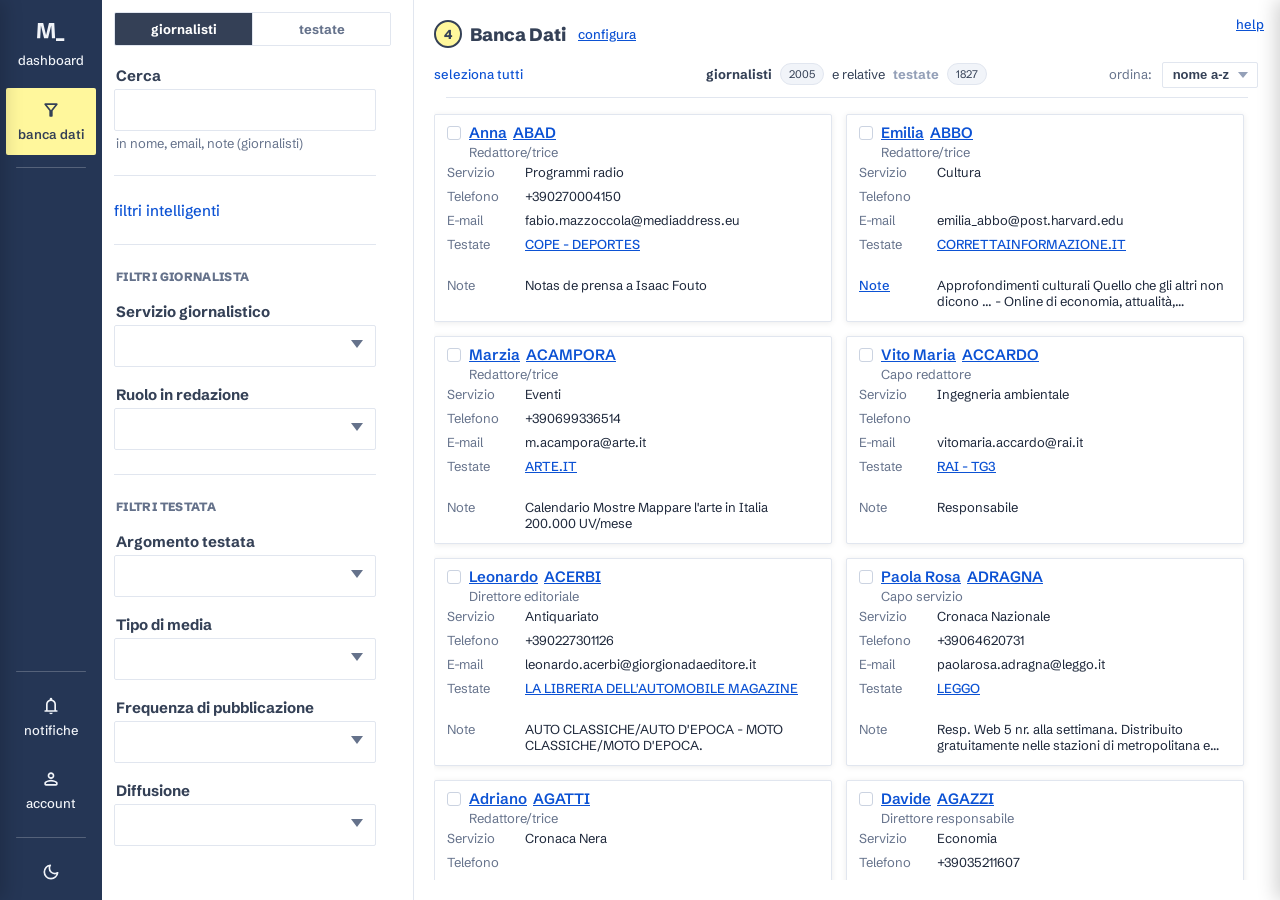
==== commit 1d6ed700: "save" ====
--- a/proto-servizio/proto/index.html
+++ b/proto-servizio/proto/index.html
@@ -6112,7 +6112,80 @@
             testata: "Il Giorno",
             note: "Inserito da utente — possibile duplicato.",
           },
+          {
+            id: "mock_svcchange_1",
+            nome: "Giulia",
+            cognome: "De Santis",
+            ruolo: "Redattrice",
+            servizio: "Cultura e spettacolo",
+            originalServizio: "Economia",
+            originalTestata: "Il Sole 24 Ore",
+            telefono: "+39 349 882 1190",
+            email: "g.desantis@corriere.it",
+            testate: ["Corriere della Sera"],
+            testata: "Corriere della Sera",
+            note: "Cambio servizio: prima seguiva Economia, ora Cultura e spettacolo.",
+          },
+          {
+            id: "mock_svcchange_2",
+            nome: "Marco",
+            cognome: "Vitali",
+            ruolo: "Inviato",
+            servizio: "Sport",
+            originalServizio: "Tecnologia",
+            telefono: "+39 338 555 0044",
+            email: "m.vitali@lastampa.it",
+            testate: ["La Stampa"],
+            testata: "La Stampa",
+            note: "Cambio servizio: prima seguiva Tecnologia, ora Sport.",
+          },
+          {
+            id: "mock_svcchange_3",
+            nome: "Francesca",
+            cognome: "Moretti",
+            ruolo: "Redattrice",
+            servizio: "Esteri",
+            originalServizio: "Cronaca nera",
+            originalTestata: "Il Messaggero",
+            telefono: "+39 340 777 2211",
+            email: "f.moretti@repubblica.it",
+            testate: ["la Repubblica"],
+            testata: "la Repubblica",
+            note: "Cambio servizio e testata: prima seguiva Cronaca nera al Messaggero, ora Esteri alla Repubblica.",
+          },
         );
+
+        (function ensureDemoServiceChangeList() {
+          const DEMO_LIST_ID = "__demo-svc-change";
+          const DEMO_JIDS = [
+            "mock_svcchange_1",
+            "mock_svcchange_2",
+            "mock_svcchange_3",
+          ];
+          if (!Array.isArray(appState.mailingLists)) {
+            appState.mailingLists = [];
+          }
+          const existing = appState.mailingLists.find(
+            (ml) => String(ml?.id || "") === DEMO_LIST_ID,
+          );
+          if (!existing) {
+            appState.mailingLists.unshift({
+              id: DEMO_LIST_ID,
+              name: "Demo — Servizio cambiato",
+              journalistIds: [...DEMO_JIDS],
+              createdAt: Date.now(),
+            });
+            saveAppState(appState);
+          } else {
+            const needed = DEMO_JIDS.filter(
+              (id) => !(existing.journalistIds || []).includes(id),
+            );
+            if (needed.length) {
+              existing.journalistIds = [...(existing.journalistIds || []), ...needed];
+              saveAppState(appState);
+            }
+          }
+        })();
 
         (function sanitizePersistedMailingLists() {
           if (!Array.isArray(appState?.mailingLists) || !journalists.length) {
@@ -10596,6 +10669,124 @@
             : "";
 
         const customizeComunicatoHtml = "";
+
+        const isMailingListView = appState.view === "mailing-list";
+
+        const svcChangeAlerts = (() => {
+          if (!isMailingListView) return [];
+          const alerts = [];
+          if (
+            j.originalServizio &&
+            String(j.originalServizio || "").trim() !==
+              String(j.servizio || "").trim()
+          ) {
+            alerts.push({
+              type: "servizio",
+              title: "È cambiato il servizio giornalistico",
+              detail: `Questo giornalista è stato aggiunto alla lista quando seguiva <strong>${escapeHtml(j.originalServizio)}</strong>, ma ora segue <strong>${escapeHtml(j.servizio)}</strong>.`,
+              suggestion: "valuta se il nuovo servizio è comunque pertinente per questa lista.",
+            });
+          }
+          if (
+            j.originalTestata &&
+            String(j.originalTestata || "").trim() !==
+              String(j.testata || "").trim()
+          ) {
+            alerts.push({
+              type: "testata",
+              title: "È cambiata la testata",
+              detail: `Questo giornalista è stato aggiunto alla lista quando scriveva per <strong>${escapeHtml(j.originalTestata)}</strong>, ma ora scrive per <strong>${escapeHtml(j.testata)}</strong>.`,
+              suggestion: "valuta se la nuova testata è compatibile con gli obiettivi della lista.",
+            });
+          }
+          return alerts;
+        })();
+
+        const hasSvcChangeAlerts = svcChangeAlerts.length > 0;
+        const svcChangePatternA =
+          hasSvcChangeAlerts && jid === "mock_svcchange_1";
+        const svcChangePatternB =
+          hasSvcChangeAlerts && jid === "mock_svcchange_2";
+        const svcChangePatternC =
+          hasSvcChangeAlerts && jid === "mock_svcchange_3";
+
+        let serviceChangeBannerHtml = "";
+        if (svcChangePatternA && svcChangeAlerts.length > 1) {
+          const slides = svcChangeAlerts
+            .map(
+              (a, i) => `
+              <div class="svc-change-carousel__slide${i === 0 ? " is-active" : ""}" data-svc-slide="${i}">
+                <span class="svc-change-banner__icon" aria-hidden="true">⚠</span>
+                <span class="svc-change-banner__text">${escapeHtml(a.title)}</span>
+                <a href="#" class="c-link c-link--action svc-change-banner__details" data-svc-change-details>dettagli</a>
+                <div class="svc-change-banner__detail-body" data-svc-change-detail-body hidden>
+                  <p>${a.detail}</p>
+                  <p>Suggerimento: ${a.suggestion}</p>
+                </div>
+              </div>`,
+            )
+            .join("");
+          serviceChangeBannerHtml = `
+            <div class="svc-change-banner svc-change-banner--carousel" data-svc-change-banner>
+              <div class="svc-change-carousel" data-svc-carousel>
+                ${slides}
+              </div>
+              <div class="svc-change-carousel__controls">
+                <button type="button" class="svc-change-carousel__btn svc-change-carousel__btn--prev" data-svc-carousel-prev aria-label="alert precedente" disabled>▲</button>
+                <span class="svc-change-carousel__counter" data-svc-carousel-counter>1/${svcChangeAlerts.length}</span>
+                <button type="button" class="svc-change-carousel__btn svc-change-carousel__btn--next" data-svc-carousel-next aria-label="alert successivo">▼</button>
+              </div>
+            </div>`;
+        } else if (svcChangePatternA && svcChangeAlerts.length === 1) {
+          const a = svcChangeAlerts[0];
+          serviceChangeBannerHtml = `
+            <div class="svc-change-banner" data-svc-change-banner>
+              <span class="svc-change-banner__icon" aria-hidden="true">⚠</span>
+              <span class="svc-change-banner__text">${escapeHtml(a.title)}</span>
+              <a href="#" class="c-link c-link--action svc-change-banner__details" data-svc-change-details>dettagli</a>
+              <div class="svc-change-banner__detail-body" data-svc-change-detail-body hidden>
+                <p>${a.detail}</p>
+                <p>Suggerimento: ${a.suggestion}</p>
+              </div>
+            </div>`;
+        }
+
+        let serviceChangeStackHtml = "";
+        if (svcChangePatternC) {
+          const items = svcChangeAlerts
+            .map(
+              (a) => `
+              <div class="svc-change-stack__item">
+                <span class="svc-change-banner__icon" aria-hidden="true">⚠</span>
+                <span class="svc-change-banner__text">${escapeHtml(a.title)}</span>
+                <a href="#" class="c-link c-link--action svc-change-banner__details" data-svc-change-details>dettagli</a>
+                <div class="svc-change-banner__detail-body" data-svc-change-detail-body hidden>
+                  <p>${a.detail}</p>
+                  <p>Suggerimento: ${a.suggestion}</p>
+                </div>
+              </div>`,
+            )
+            .join("");
+          serviceChangeStackHtml = `
+            <div class="svc-change-banner svc-change-banner--stack" data-svc-change-banner>
+              ${items}
+            </div>`;
+        }
+
+        let serviceChangeBadgeHtml = "";
+        if (svcChangePatternB) {
+          serviceChangeBadgeHtml = `
+            <span class="svc-change-badge" data-svc-change-badge role="button" tabindex="0" aria-label="servizio cambiato">
+              <span class="svc-change-badge__icon" aria-hidden="true">⚠</span>
+              <span class="svc-change-badge__label">servizio cambiato</span>
+              <span class="svc-change-badge__popover" data-svc-change-popover hidden>
+                <span class="svc-change-badge__arrow" aria-hidden="true"></span>
+                <span class="svc-change-badge__compare">${escapeHtml(j.originalServizio)} → ${escapeHtml(j.servizio)}</span>
+                <button type="button" class="c-pill card-remove-from-list svc-change-badge__remove" data-remove-from-list-jid="${jid}">rimuovi</button>
+              </span>
+            </span>`;
+        }
+
         const servizioRowHtml = isSpedizioneCardView
           ? ""
           : `<div class="card-row"><div class="card-label">Servizio</div><div class="card-value">${j.servizio}</div></div>`;
@@ -10636,9 +10827,12 @@
                 <h3 class="card-name card-name--person"><span class="card-first-name">${highlightedFirstName}</span><span class="card-last-name" title="${escapeHtml(fullName)}">${highlightedLastName}</span></h3>
               </a>
               ${ruoloHtml}
+              ${serviceChangeBadgeHtml}
             </div>
             ${emailInlineHtml}
           </div>
+          ${serviceChangeBannerHtml}
+          ${serviceChangeStackHtml}
           ${servizioRowHtml}
           ${telefonoRowHtml}
           ${emailRowHtml}
@@ -20268,6 +20462,18 @@
           const removeFromListBtn = e.target?.closest?.(
             ".card-remove-from-list[data-remove-from-list-jid]",
           );
+          const svcCarouselPrev = e.target?.closest?.(
+            "[data-svc-carousel-prev]",
+          );
+          const svcCarouselNext = e.target?.closest?.(
+            "[data-svc-carousel-next]",
+          );
+          const svcChangeDetailsLink = e.target?.closest?.(
+            "[data-svc-change-details]",
+          );
+          const svcChangeBadge = e.target?.closest?.(
+            "[data-svc-change-badge]",
+          );
           const notesLink = e.target?.closest?.(".card-notes-open");
           const customizePressLink = e.target?.closest?.(
             ".card-customize-press-link",
@@ -20282,6 +20488,10 @@
           const journalistLink = e.target?.closest?.(".journalist-link");
           if (
             !removeFromListBtn &&
+            !svcCarouselPrev &&
+            !svcCarouselNext &&
+            !svcChangeDetailsLink &&
+            !svcChangeBadge &&
             !notesLink &&
             !customizePressLink &&
             !journalistsLink &&
@@ -20307,6 +20517,41 @@
           e.preventDefault();
           e.stopPropagation();
 
+          if (svcCarouselPrev || svcCarouselNext) {
+            const banner = (svcCarouselPrev || svcCarouselNext).closest("[data-svc-change-banner]");
+            if (!banner) return;
+            const carousel = banner.querySelector("[data-svc-carousel]");
+            if (!carousel) return;
+            const slides = [...carousel.querySelectorAll("[data-svc-slide]")];
+            if (slides.length <= 1) return;
+            const currentIdx = slides.findIndex((s) => s.classList.contains("is-active"));
+            const dir = svcCarouselNext ? 1 : -1;
+            const newIdx = Math.max(0, Math.min(slides.length - 1, currentIdx + dir));
+            if (newIdx === currentIdx) return;
+            slides[currentIdx].classList.remove("is-active");
+            slides[newIdx].classList.add("is-active");
+            const counter = banner.querySelector("[data-svc-carousel-counter]");
+            if (counter) counter.textContent = `${newIdx + 1}/${slides.length}`;
+            const prevBtn = banner.querySelector("[data-svc-carousel-prev]");
+            const nextBtn = banner.querySelector("[data-svc-carousel-next]");
+            if (prevBtn) prevBtn.disabled = newIdx === 0;
+            if (nextBtn) nextBtn.disabled = newIdx === slides.length - 1;
+            return;
+          }
+
+          if (svcChangeDetailsLink) {
+            const slide = svcChangeDetailsLink.closest("[data-svc-slide]") || svcChangeDetailsLink.closest("[data-svc-change-banner]");
+            const body = slide?.querySelector("[data-svc-change-detail-body]");
+            if (body) body.hidden = !body.hidden;
+            return;
+          }
+
+          if (svcChangeBadge) {
+            const popover = svcChangeBadge.querySelector("[data-svc-change-popover]");
+            if (popover) popover.hidden = !popover.hidden;
+            return;
+          }
+
           if (removeFromListBtn) {
             if (appState.view !== "mailing-list") return;
 
@@ -20393,6 +20638,20 @@
             testataLink.getAttribute("data-testata") || testataLink.textContent;
           openTestataPanel(key || testata);
         });
+
+        cardsGrid.addEventListener("mouseenter", (e) => {
+          const badge = e.target?.closest?.("[data-svc-change-badge]");
+          if (!badge) return;
+          const popover = badge.querySelector("[data-svc-change-popover]");
+          if (popover) popover.hidden = false;
+        }, true);
+
+        cardsGrid.addEventListener("mouseleave", (e) => {
+          const badge = e.target?.closest?.("[data-svc-change-badge]");
+          if (!badge) return;
+          const popover = badge.querySelector("[data-svc-change-popover]");
+          if (popover) popover.hidden = true;
+        }, true);
 
         cardsGrid.addEventListener("change", (e) => {
           const checkbox = e.target?.closest?.(".card-select[data-jid]");
--- a/proto-servizio/proto/style.css
+++ b/proto-servizio/proto/style.css
@@ -4607,3 +4607,207 @@
   vertical-align: baseline;
   cursor: help;
 }
+
+/* ===== Service change: banner (pattern A) ===== */
+.svc-change-banner {
+  display: flex;
+  flex-direction: column;
+  flex-wrap: wrap;
+  align-items: center;
+  gap: 6px;
+  margin-top: 8px;
+  padding: 8px 10px;
+  background: hsl(45 80% 95%);
+  border: 1px solid hsl(45 80% 80%);
+  border-radius: var(--border-radius-sm, 6px);
+  font-size: var(--fs-sm, 13px);
+}
+
+.svc-change-banner__icon {
+  font-size: 14px;
+  color: hsl(45 80% 35%);
+}
+
+.svc-change-banner__text {
+  font-weight: 600;
+  color: hsl(45 80% 25%);
+}
+
+.svc-change-banner__detail-body {
+  flex-basis: 100%;
+  margin-top: 6px;
+  padding-top: 6px;
+  border-top: 1px dashed hsl(45 80% 80%);
+}
+
+.svc-change-banner__detail-body p {
+  margin: 0 0 4px;
+  font-size: var(--fs-sm, 13px);
+  line-height: 1.4;
+  color: var(--grey-750, #495057);
+}
+
+.svc-change-banner__detail-body p:last-of-type {
+  margin-bottom: 8px;
+}
+
+.svc-change-banner__remove {
+  font-size: var(--fs-xs, 12px);
+  padding: 4px 10px;
+}
+
+/* ===== Service change: badge (pattern B) ===== */
+.svc-change-badge {
+  position: relative;
+  display: inline-flex;
+  align-items: center;
+  gap: 3px;
+  font-size: var(--fs-xxs, 11px);
+  font-weight: 700;
+  color: hsl(45 80% 30%);
+  background: hsl(45 80% 90%);
+  border-radius: 3px;
+  padding: 1px 5px;
+  margin-left: 6px;
+  cursor: pointer;
+  vertical-align: baseline;
+}
+
+.svc-change-badge__icon {
+  font-size: 12px;
+}
+
+.svc-change-badge__popover {
+  position: absolute;
+  bottom: calc(100% + 8px);
+  left: 50%;
+  transform: translateX(-50%);
+  background: var(--near-black, #343a40);
+  color: #fff;
+  font-size: 12px;
+  font-weight: 400;
+  line-height: 1.4;
+  padding: 8px 10px;
+  border-radius: 6px;
+  white-space: nowrap;
+  z-index: 20;
+  display: flex;
+  flex-direction: column;
+  gap: 6px;
+  align-items: flex-start;
+  box-shadow: 0 4px 12px rgba(0, 0, 0, 0.15);
+}
+
+.svc-change-badge__arrow {
+  position: absolute;
+  top: 100%;
+  left: 50%;
+  transform: translateX(-50%);
+  border: 5px solid transparent;
+  border-top-color: var(--near-black, #343a40);
+}
+
+.svc-change-badge__compare {
+  font-weight: 600;
+}
+
+.svc-change-badge__remove {
+  font-size: 11px;
+  padding: 3px 8px;
+  color: #fff;
+  background: rgba(255, 255, 255, 0.15);
+  border: 1px solid rgba(255, 255, 255, 0.25);
+}
+
+.svc-change-badge__remove:hover {
+  background: rgba(255, 255, 255, 0.25);
+}
+
+/* ===== Service change: carousel (pattern A multi-alert) ===== */
+.svc-change-banner--carousel {
+  flex-wrap: nowrap;
+  align-items: flex-start;
+}
+
+.svc-change-carousel {
+  flex: 1 1 auto;
+  min-width: 0;
+}
+
+.svc-change-carousel__slide {
+  display: none;
+  align-items: center;
+  flex-wrap: wrap;
+  gap: 6px;
+}
+
+.svc-change-carousel__slide.is-active {
+  display: flex;
+}
+
+.svc-change-carousel__controls {
+  display: inline-flex;
+  align-items: center;
+  gap: 4px;
+  flex-shrink: 0;
+}
+
+.svc-change-carousel__btn {
+  display: inline-flex;
+  align-items: center;
+  justify-content: center;
+  width: 22px;
+  height: 22px;
+  border: 1px solid hsl(45 80% 80%);
+  border-radius: 4px;
+  background: #fff;
+  color: hsl(45 80% 35%);
+  font-size: 10px;
+  line-height: 1;
+  cursor: pointer;
+  padding: 0;
+  transition: background 120ms ease, opacity 120ms ease;
+}
+
+.svc-change-carousel__btn:hover:not(:disabled) {
+  background: hsl(45 80% 90%);
+}
+
+.svc-change-carousel__btn:disabled {
+  opacity: 0.35;
+  cursor: default;
+}
+
+.svc-change-carousel__counter {
+  font-size: var(--fs-xxs, 11px);
+  font-weight: 700;
+  color: hsl(45 80% 30%);
+  min-width: 28px;
+  text-align: center;
+}
+
+/* ===== Service change: vertical stack (pattern C) ===== */
+.svc-change-banner--stack {
+  flex-direction: column;
+  align-items: stretch;
+  gap: 0;
+  padding: 0;
+  overflow: hidden;
+}
+
+.svc-change-stack__item {
+  display: flex;
+  align-items: center;
+  flex-wrap: wrap;
+  gap: 6px;
+  padding: 8px 10px;
+  border-bottom: 1px solid hsl(45 80% 80%);
+}
+
+.svc-change-stack__item:last-child {
+  border-bottom: none;
+}
+
+.svc-change-stack__item .svc-change-banner__detail-body {
+  flex-basis: 100%;
+}
